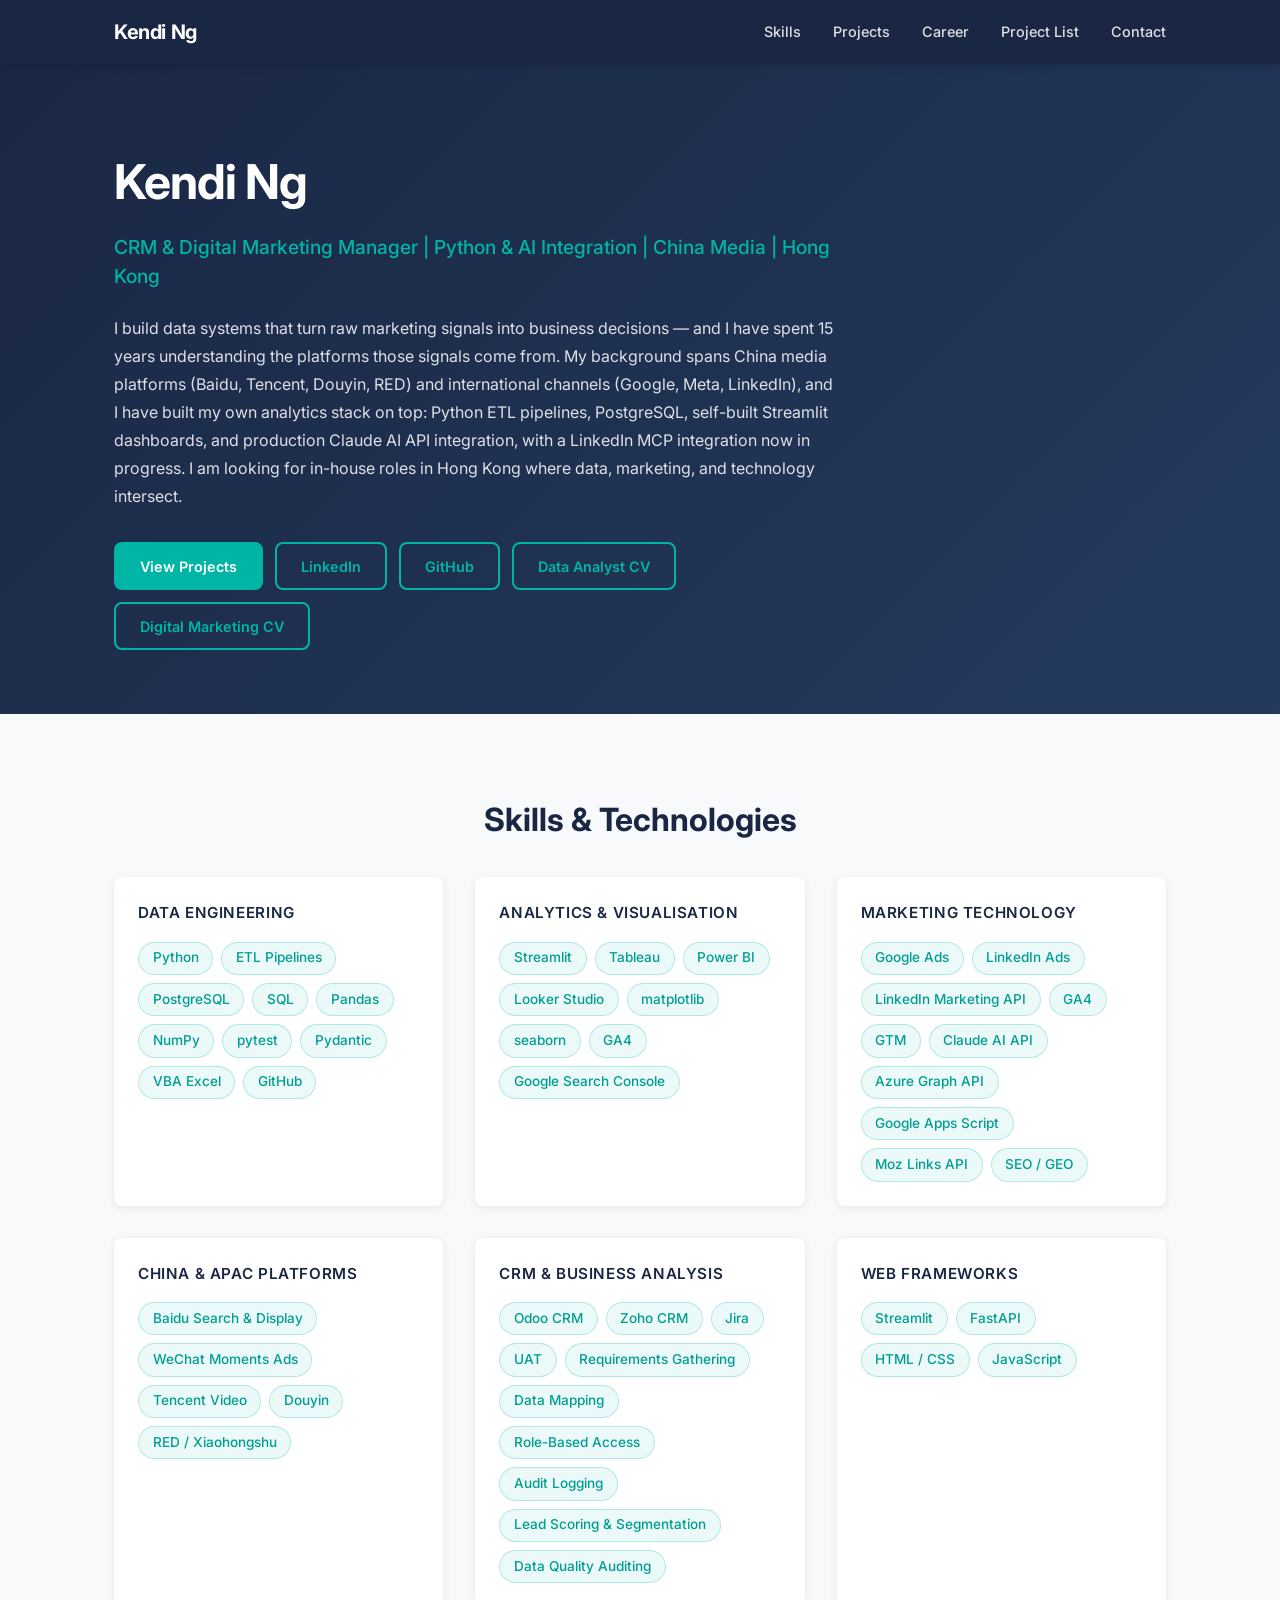
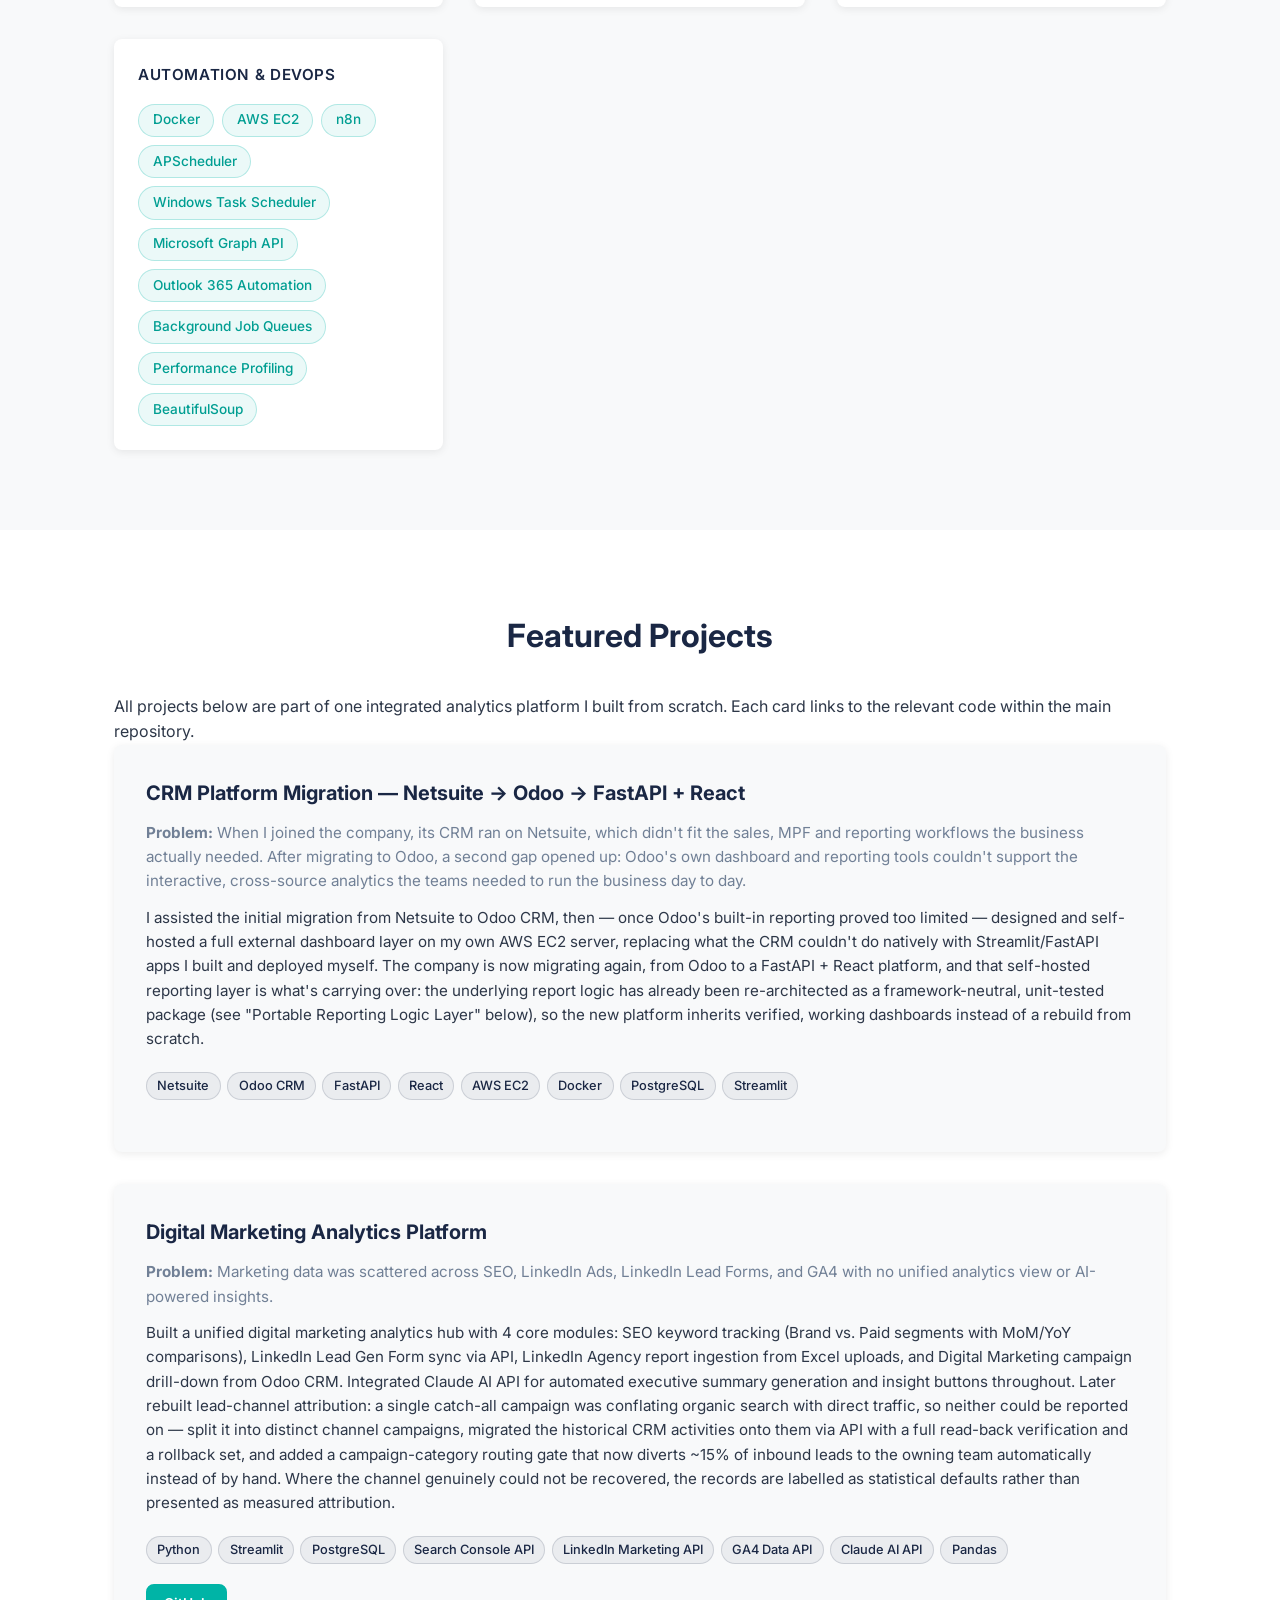
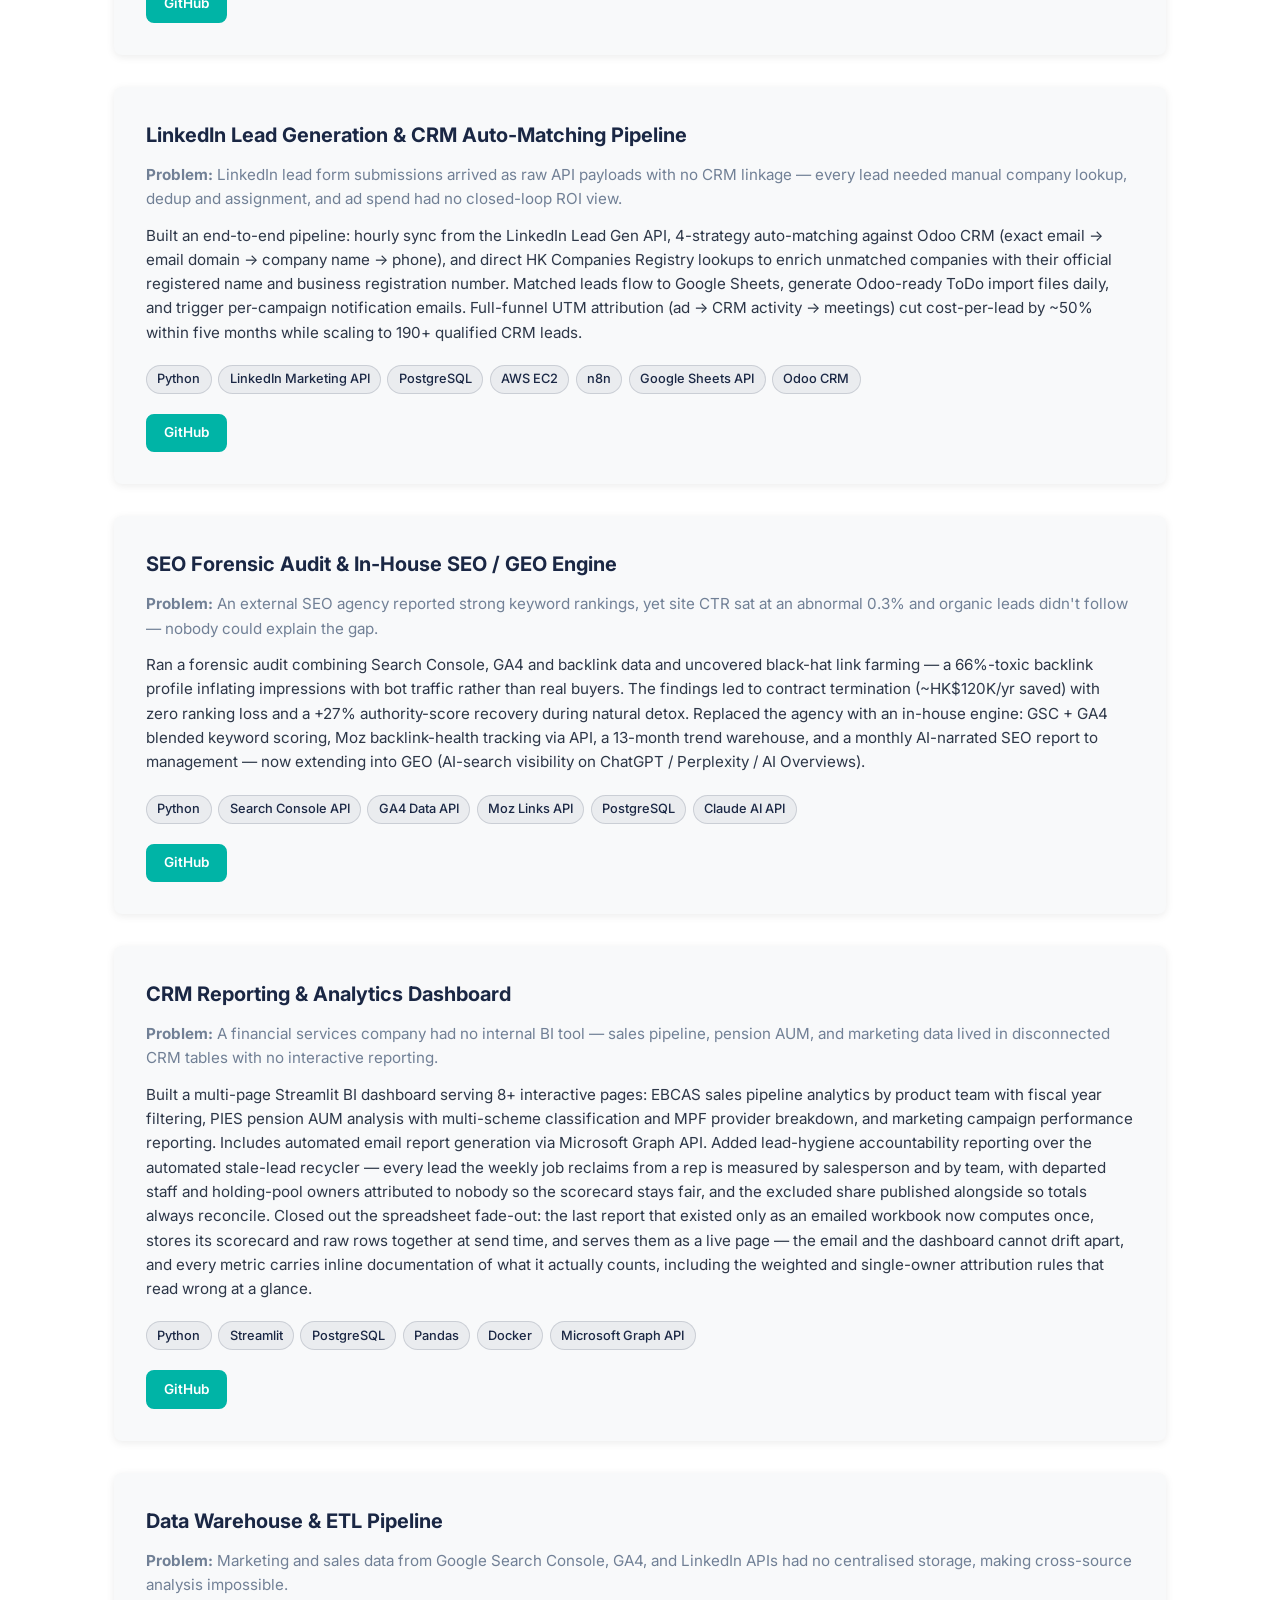
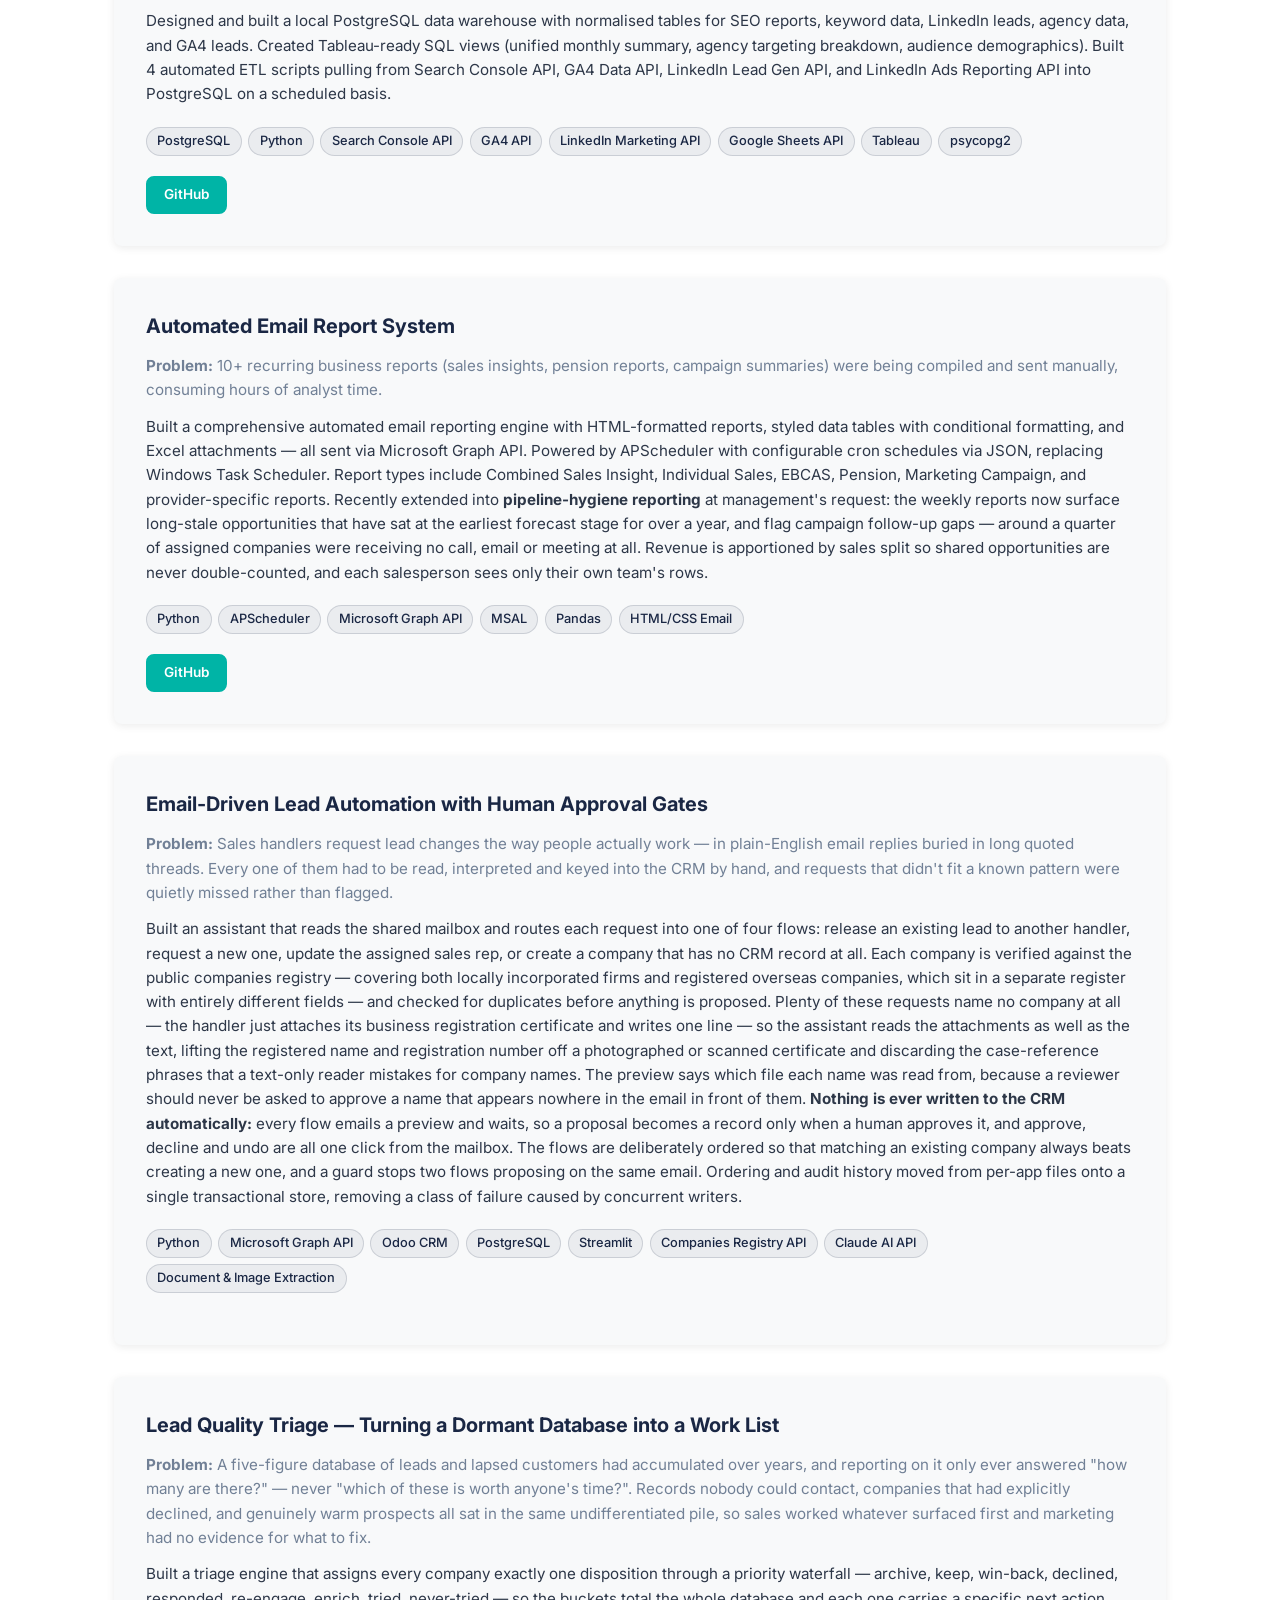
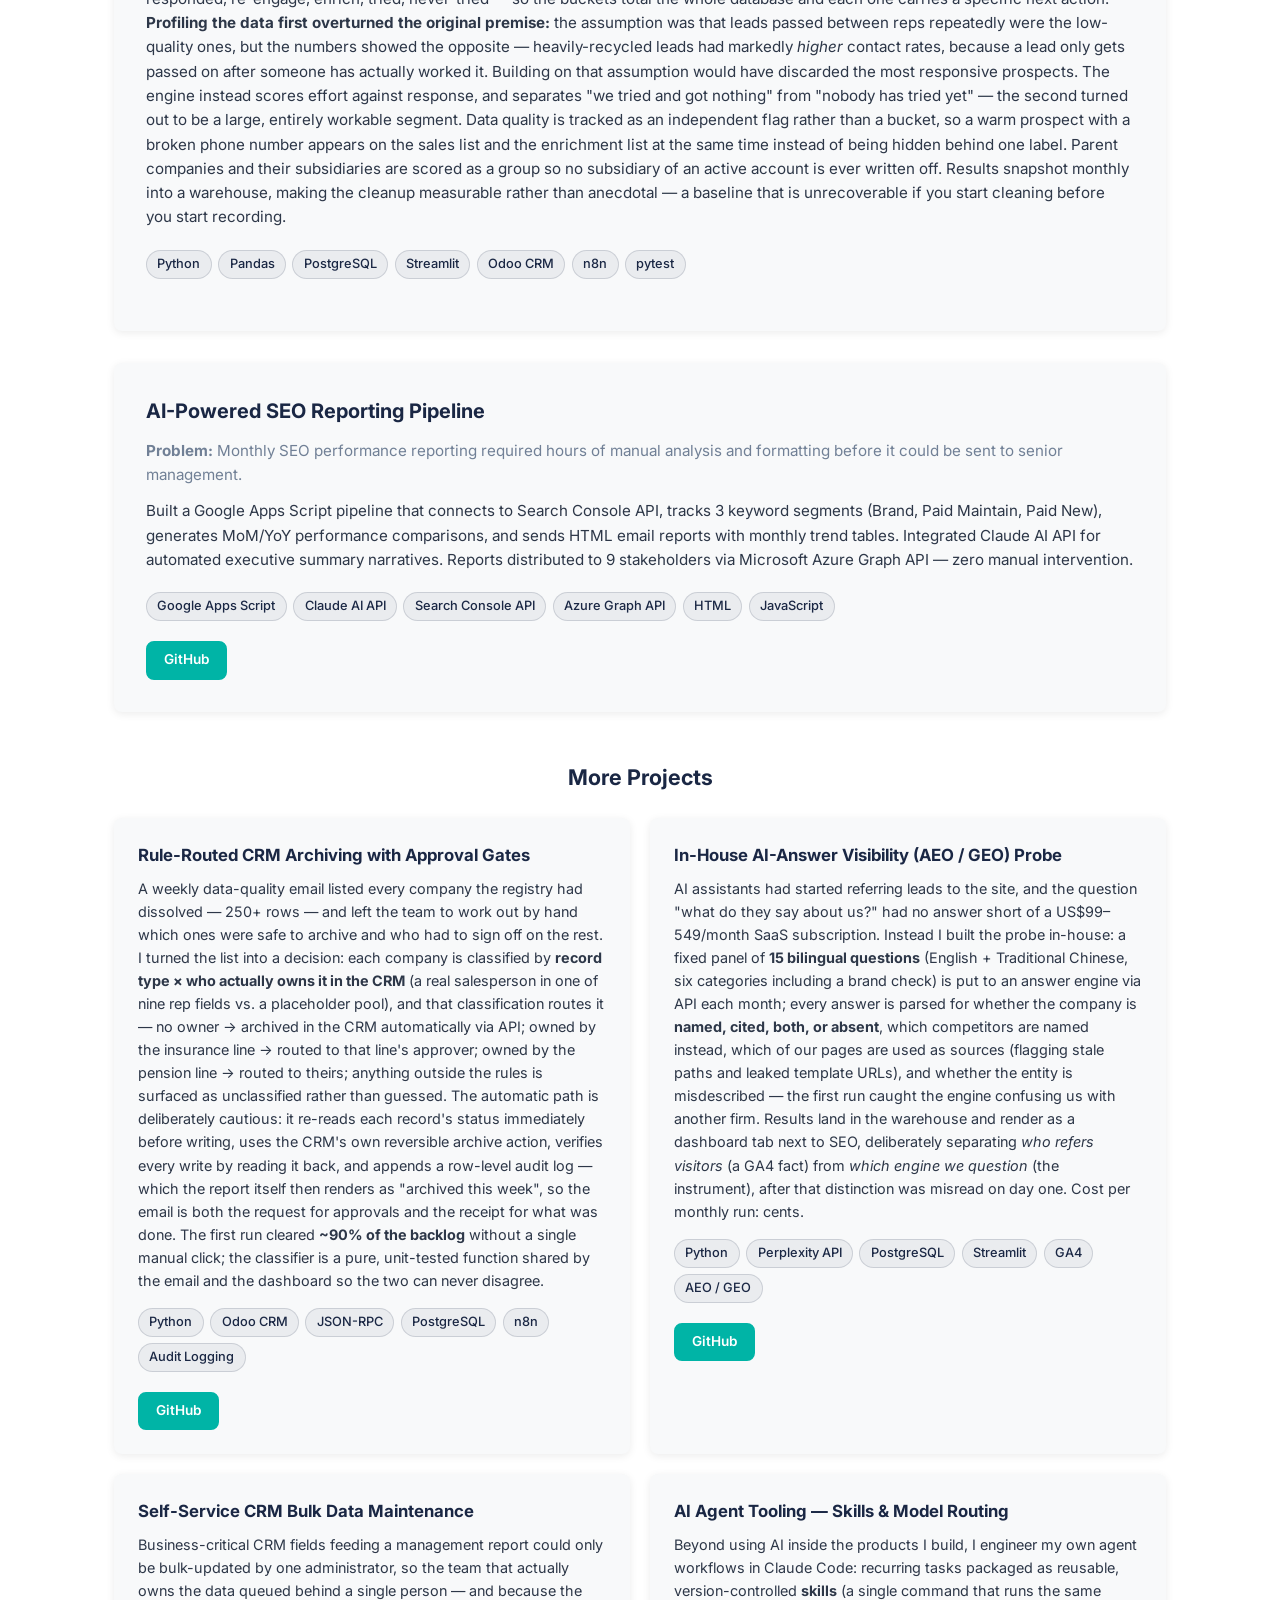
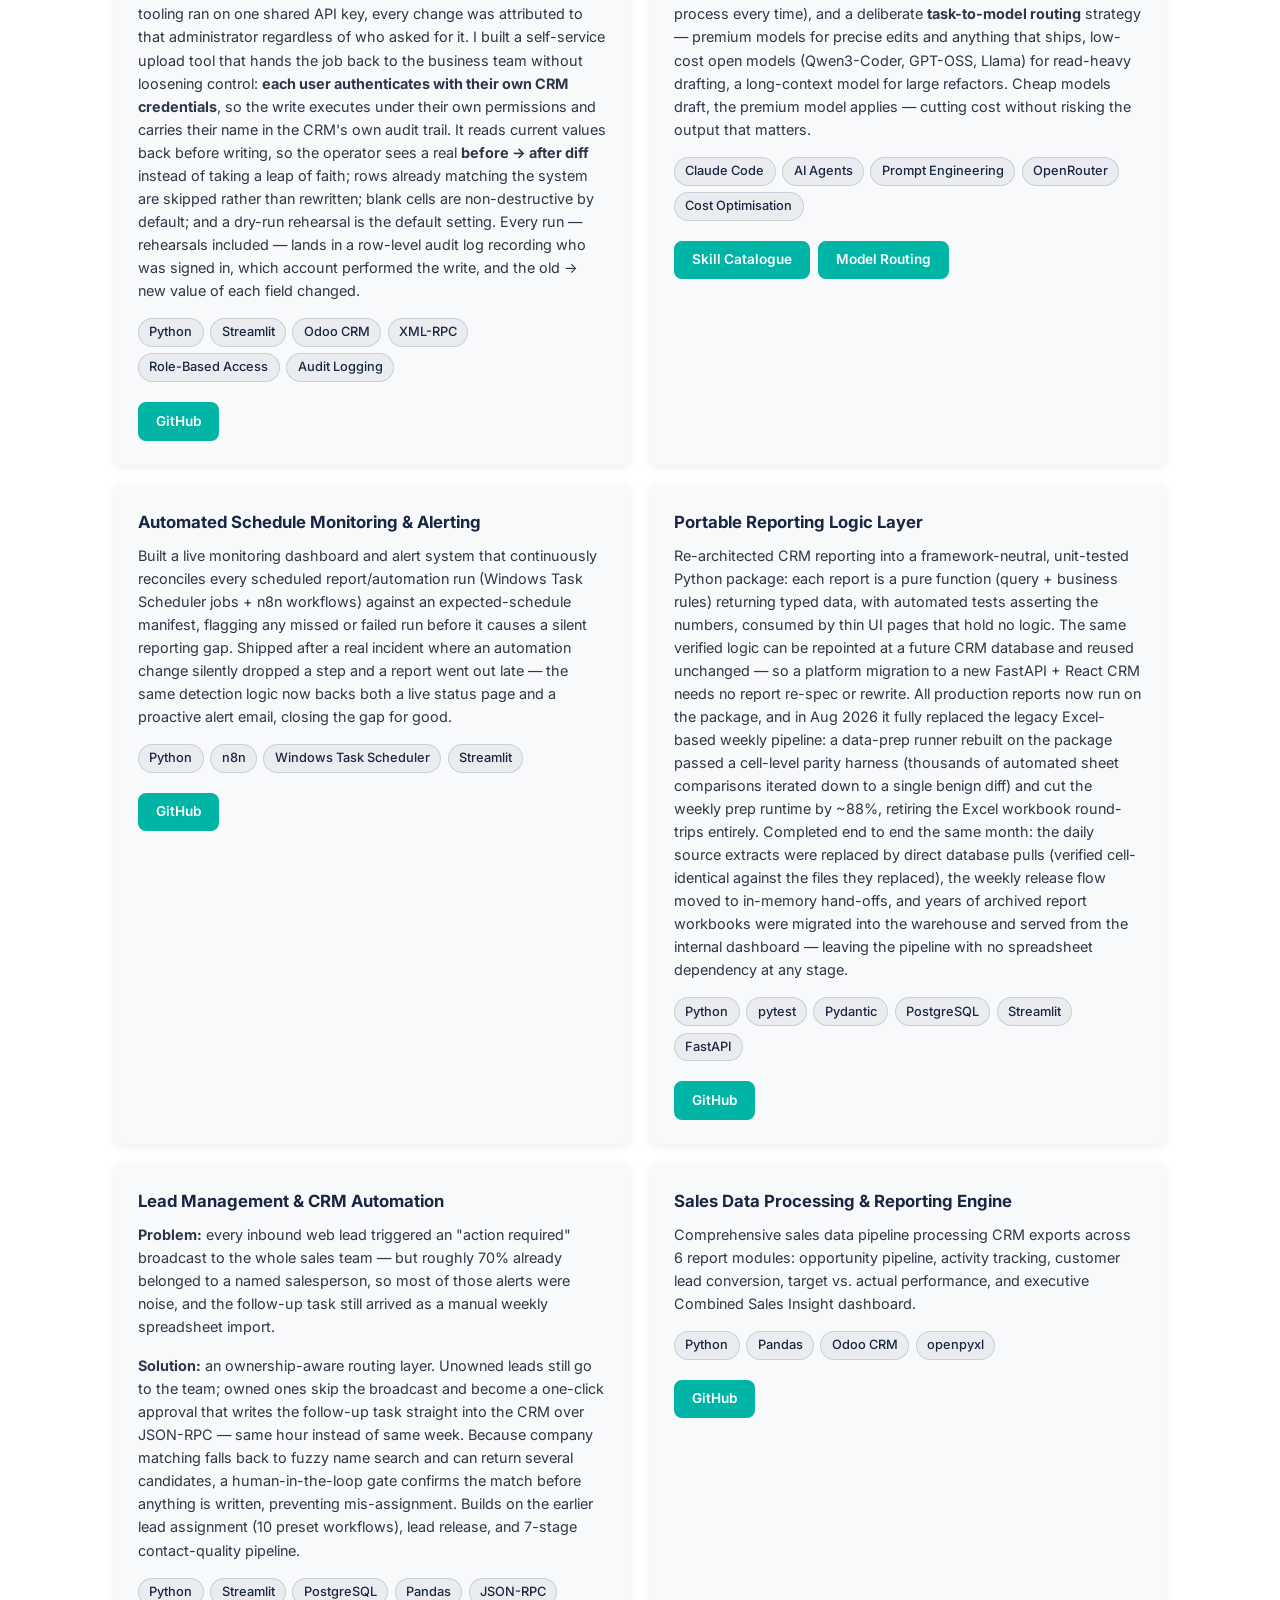
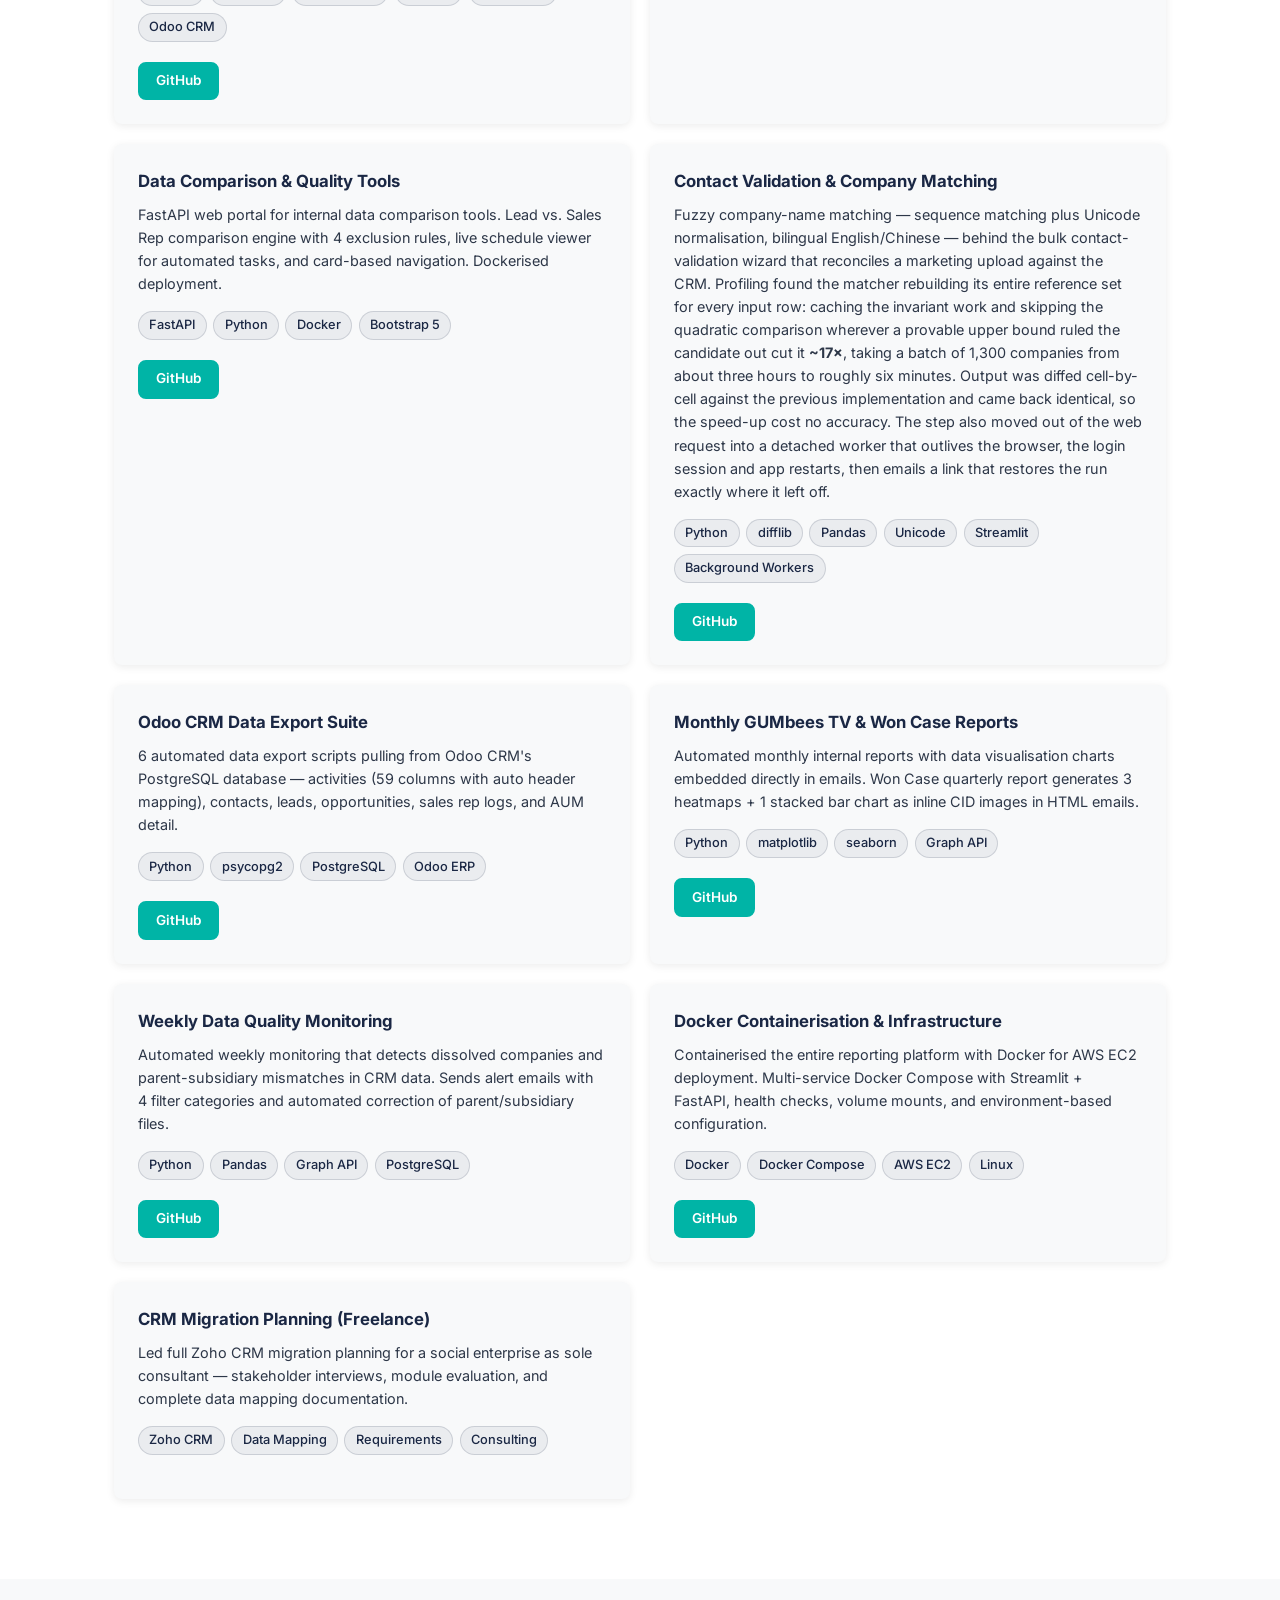
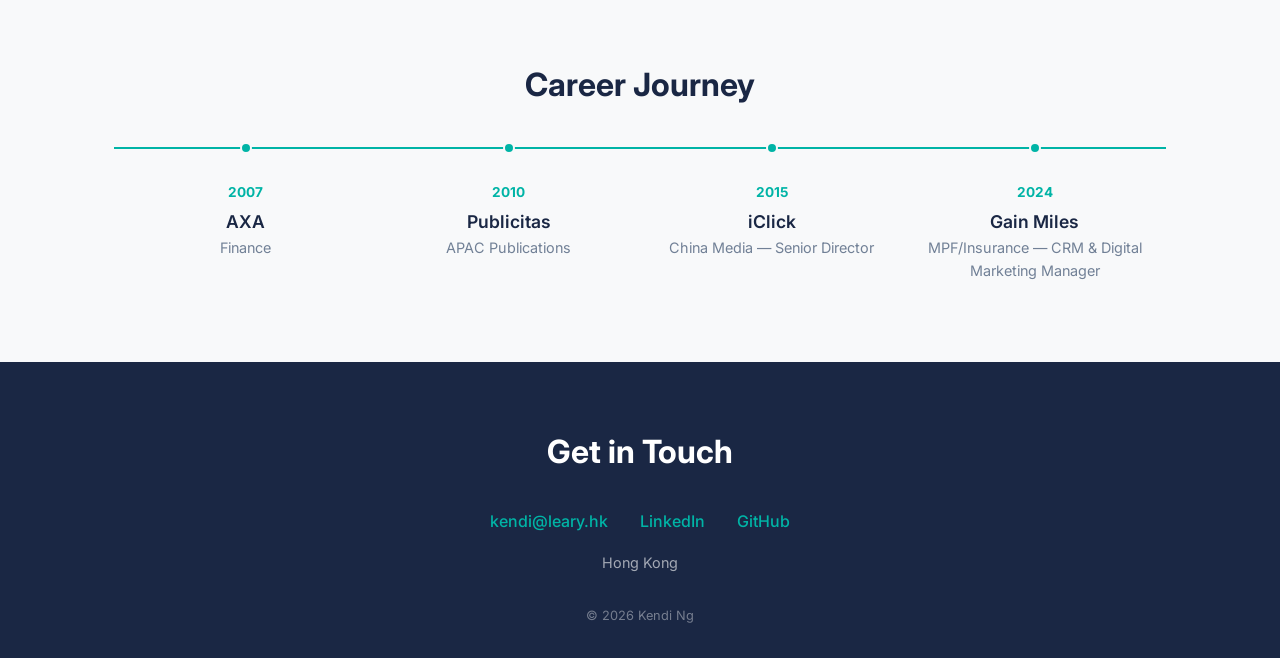
==== index.html @ 756d1335 "Add AEO/GEO AI-answer visibility probe card - New in-house capability shipped 2026-08: monthly bilin" ====
<!DOCTYPE html>
<html lang="en">
<head>
  <meta charset="UTF-8">
  <meta name="viewport" content="width=device-width, initial-scale=1.0">
  <meta name="description" content="Kendi Ng — Marketing Analytics & Digital Strategist. Python, AI Integration, China Media platforms. Based in Hong Kong.">
  <title>Kendi Ng — CRM & Digital Marketing Manager</title>
  <link rel="icon" href="data:image/svg+xml,<svg xmlns='http://www.w3.org/2000/svg' viewBox='0 0 100 100'><text y='.9em' font-size='90'>K</text></svg>">
  <link rel="preconnect" href="https://fonts.googleapis.com">
  <link rel="preconnect" href="https://fonts.gstatic.com" crossorigin>
  <link href="https://fonts.googleapis.com/css2?family=Inter:wght@400;600;700&family=Fira+Code:wght@400&display=swap" rel="stylesheet">
  <link rel="stylesheet" href="assets/css/style.css">
</head>
<body>

  <!-- Header / Navigation -->
  <header class="site-header">
    <nav class="nav-container container">
      <a href="#" class="nav-logo">Kendi Ng</a>
      <button class="nav-toggle" aria-label="Toggle menu" aria-expanded="false">
        <span class="hamburger"></span>
      </button>
      <ul class="nav-links">
        <li><a href="#skills">Skills</a></li>
        <li><a href="#projects">Projects</a></li>
        <li><a href="#timeline">Career</a></li>
        <li><a href="project-list.html">Project List</a></li>
        <li><a href="#contact">Contact</a></li>
      </ul>
    </nav>
  </header>

  <main>

    <!-- Section 1: Hero / About -->
    <section id="hero" class="hero">
      <div class="container">
        <div class="hero-content">
          <h1>Kendi Ng</h1>
          <p class="hero-subtitle">CRM &amp; Digital Marketing Manager | Python &amp; AI Integration | China Media | Hong Kong</p>
          <p class="hero-bio">I build data systems that turn raw marketing signals into business decisions — and I have spent 15 years understanding the platforms those signals come from. My background spans China media platforms (Baidu, Tencent, Douyin, RED) and international channels (Google, Meta, LinkedIn), and I have built my own analytics stack on top: Python ETL pipelines, PostgreSQL, self-built Streamlit dashboards, and production Claude AI API integration, with a LinkedIn MCP integration now in progress. I am looking for in-house roles in Hong Kong where data, marketing, and technology intersect.</p>
          <div class="hero-ctas">
            <a href="#projects" class="btn btn-primary">View Projects</a>
            <a href="https://www.linkedin.com/in/kendi-ng/" class="btn btn-outline" target="_blank" rel="noopener">LinkedIn</a>
            <a href="https://github.com/hkkendi" class="btn btn-outline" target="_blank" rel="noopener">GitHub</a>
            <a href="cv-analytics/" class="btn btn-outline">Data Analyst CV</a>
            <a href="cv-dm/" class="btn btn-outline">Digital Marketing CV</a>
          </div>
        </div>
      </div>
    </section>

    <!-- Section 2: Skills Matrix -->
    <section id="skills" class="skills">
      <div class="container">
        <h2 class="section-title">Skills &amp; Technologies</h2>
        <div class="skills-grid">

          <div class="skill-group">
            <h3 class="skill-category">Data Engineering</h3>
            <ul class="skill-tags">
              <li class="skill-badge">Python</li>
              <li class="skill-badge">ETL Pipelines</li>
              <li class="skill-badge">PostgreSQL</li>
              <li class="skill-badge">SQL</li>
              <li class="skill-badge">Pandas</li>
              <li class="skill-badge">NumPy</li>
              <li class="skill-badge">pytest</li>
              <li class="skill-badge">Pydantic</li>
              <li class="skill-badge">VBA Excel</li>
              <li class="skill-badge">GitHub</li>
            </ul>
          </div>

          <div class="skill-group">
            <h3 class="skill-category">Analytics &amp; Visualisation</h3>
            <ul class="skill-tags">
              <li class="skill-badge">Streamlit</li>
              <li class="skill-badge">Tableau</li>
              <li class="skill-badge">Power BI</li>
              <li class="skill-badge">Looker Studio</li>
              <li class="skill-badge">matplotlib</li>
              <li class="skill-badge">seaborn</li>
              <li class="skill-badge">GA4</li>
              <li class="skill-badge">Google Search Console</li>
            </ul>
          </div>

          <div class="skill-group">
            <h3 class="skill-category">Marketing Technology</h3>
            <ul class="skill-tags">
              <li class="skill-badge">Google Ads</li>
              <li class="skill-badge">LinkedIn Ads</li>
              <li class="skill-badge">LinkedIn Marketing API</li>
              <li class="skill-badge">GA4</li>
              <li class="skill-badge">GTM</li>
              <li class="skill-badge">Claude AI API</li>
              <li class="skill-badge">Azure Graph API</li>
              <li class="skill-badge">Google Apps Script</li>
              <li class="skill-badge">Moz Links API</li>
              <li class="skill-badge">SEO / GEO</li>
            </ul>
          </div>

          <div class="skill-group">
            <h3 class="skill-category">China &amp; APAC Platforms</h3>
            <ul class="skill-tags">
              <li class="skill-badge">Baidu Search &amp; Display</li>
              <li class="skill-badge">WeChat Moments Ads</li>
              <li class="skill-badge">Tencent Video</li>
              <li class="skill-badge">Douyin</li>
              <li class="skill-badge">RED / Xiaohongshu</li>
            </ul>
          </div>

          <div class="skill-group">
            <h3 class="skill-category">CRM &amp; Business Analysis</h3>
            <ul class="skill-tags">
              <li class="skill-badge">Odoo CRM</li>
              <li class="skill-badge">Zoho CRM</li>
              <li class="skill-badge">Jira</li>
              <li class="skill-badge">UAT</li>
              <li class="skill-badge">Requirements Gathering</li>
              <li class="skill-badge">Data Mapping</li>
              <li class="skill-badge">Role-Based Access</li>
              <li class="skill-badge">Audit Logging</li>
              <li class="skill-badge">Lead Scoring &amp; Segmentation</li>
              <li class="skill-badge">Data Quality Auditing</li>
            </ul>
          </div>

          <div class="skill-group">
            <h3 class="skill-category">Web Frameworks</h3>
            <ul class="skill-tags">
              <li class="skill-badge">Streamlit</li>
              <li class="skill-badge">FastAPI</li>
              <li class="skill-badge">HTML / CSS</li>
              <li class="skill-badge">JavaScript</li>
            </ul>
          </div>

          <div class="skill-group">
            <h3 class="skill-category">Automation &amp; DevOps</h3>
            <ul class="skill-tags">
              <li class="skill-badge">Docker</li>
              <li class="skill-badge">AWS EC2</li>
              <li class="skill-badge">n8n</li>
              <li class="skill-badge">APScheduler</li>
              <li class="skill-badge">Windows Task Scheduler</li>
              <li class="skill-badge">Microsoft Graph API</li>
              <li class="skill-badge">Outlook 365 Automation</li>
              <li class="skill-badge">Background Job Queues</li>
              <li class="skill-badge">Performance Profiling</li>
              <li class="skill-badge">BeautifulSoup</li>
            </ul>
          </div>

        </div>
      </div>
    </section>

    <!-- Section 3: Featured Projects -->
    <section id="projects" class="projects">
      <div class="container">
        <h2 class="section-title">Featured Projects</h2>
        <p class="section-subtitle">All projects below are part of one integrated analytics platform I built from scratch. Each card links to the relevant code within the <a href="https://github.com/hkkendi/work-app-copy" target="_blank" rel="noopener">main repository</a>.</p>

        <!-- ===== FEATURED PROJECTS (full detail) ===== -->
        <div class="projects-list">

          <!-- Featured 0: CRM Platform Migration & Self-Hosted Dashboards (added 2026-07) -->
          <article class="project-card">
            <div class="project-card-body">
              <h3 class="project-title">CRM Platform Migration — Netsuite → Odoo → FastAPI + React</h3>
              <p class="project-problem"><strong>Problem:</strong> When I joined the company, its CRM ran on Netsuite, which didn't fit the sales, MPF and reporting workflows the business actually needed. After migrating to Odoo, a second gap opened up: Odoo's own dashboard and reporting tools couldn't support the interactive, cross-source analytics the teams needed to run the business day to day.</p>
              <p class="project-solution">I assisted the initial migration from Netsuite to Odoo CRM, then — once Odoo's built-in reporting proved too limited — designed and self-hosted a full external dashboard layer on my own AWS EC2 server, replacing what the CRM couldn't do natively with Streamlit/FastAPI apps I built and deployed myself. The company is now migrating again, from Odoo to a FastAPI + React platform, and that self-hosted reporting layer is what's carrying over: the underlying report logic has already been re-architected as a framework-neutral, unit-tested package (see "Portable Reporting Logic Layer" below), so the new platform inherits verified, working dashboards instead of a rebuild from scratch.</p>
              <ul class="project-tech">
                <li class="tech-badge">Netsuite</li>
                <li class="tech-badge">Odoo CRM</li>
                <li class="tech-badge">FastAPI</li>
                <li class="tech-badge">React</li>
                <li class="tech-badge">AWS EC2</li>
                <li class="tech-badge">Docker</li>
                <li class="tech-badge">PostgreSQL</li>
                <li class="tech-badge">Streamlit</li>
              </ul>
            </div>
          </article>

          <!-- Featured 1: Digital Marketing Analytics Platform -->
          <article class="project-card">
            <div class="project-card-body">
              <h3 class="project-title">Digital Marketing Analytics Platform</h3>
              <p class="project-problem"><strong>Problem:</strong> Marketing data was scattered across SEO, LinkedIn Ads, LinkedIn Lead Forms, and GA4 with no unified analytics view or AI-powered insights.</p>
              <p class="project-solution">Built a unified digital marketing analytics hub with 4 core modules: SEO keyword tracking (Brand vs. Paid segments with MoM/YoY comparisons), LinkedIn Lead Gen Form sync via API, LinkedIn Agency report ingestion from Excel uploads, and Digital Marketing campaign drill-down from Odoo CRM. Integrated Claude AI API for automated executive summary generation and insight buttons throughout. Later rebuilt lead-channel attribution: a single catch-all campaign was conflating organic search with direct traffic, so neither could be reported on — split it into distinct channel campaigns, migrated the historical CRM activities onto them via API with a full read-back verification and a rollback set, and added a campaign-category routing gate that now diverts ~15% of inbound leads to the owning team automatically instead of by hand. Where the channel genuinely could not be recovered, the records are labelled as statistical defaults rather than presented as measured attribution.</p>
              <ul class="project-tech">
                <li class="tech-badge">Python</li>
                <li class="tech-badge">Streamlit</li>
                <li class="tech-badge">PostgreSQL</li>
                <li class="tech-badge">Search Console API</li>
                <li class="tech-badge">LinkedIn Marketing API</li>
                <li class="tech-badge">GA4 Data API</li>
                <li class="tech-badge">Claude AI API</li>
                <li class="tech-badge">Pandas</li>
              </ul>
              <div class="project-links">
                <a href="https://github.com/hkkendi/work-app-copy/tree/main/streamlit_apps" class="btn btn-sm btn-primary" target="_blank" rel="noopener">GitHub</a>
              </div>
            </div>
          </article>

          <!-- Featured 2: LinkedIn Lead Auto-Matching Pipeline (added 2026-06) -->
          <article class="project-card">
            <div class="project-card-body">
              <h3 class="project-title">LinkedIn Lead Generation &amp; CRM Auto-Matching Pipeline</h3>
              <p class="project-problem"><strong>Problem:</strong> LinkedIn lead form submissions arrived as raw API payloads with no CRM linkage — every lead needed manual company lookup, dedup and assignment, and ad spend had no closed-loop ROI view.</p>
              <p class="project-solution">Built an end-to-end pipeline: hourly sync from the LinkedIn Lead Gen API, 4-strategy auto-matching against Odoo CRM (exact email → email domain → company name → phone), and direct HK Companies Registry lookups to enrich unmatched companies with their official registered name and business registration number. Matched leads flow to Google Sheets, generate Odoo-ready ToDo import files daily, and trigger per-campaign notification emails. Full-funnel UTM attribution (ad → CRM activity → meetings) cut cost-per-lead by ~50% within five months while scaling to 190+ qualified CRM leads.</p>
              <ul class="project-tech">
                <li class="tech-badge">Python</li>
                <li class="tech-badge">LinkedIn Marketing API</li>
                <li class="tech-badge">PostgreSQL</li>
                <li class="tech-badge">AWS EC2</li>
                <li class="tech-badge">n8n</li>
                <li class="tech-badge">Google Sheets API</li>
                <li class="tech-badge">Odoo CRM</li>
              </ul>
              <div class="project-links">
                <a href="https://github.com/hkkendi/work-app-copy" class="btn btn-sm btn-primary" target="_blank" rel="noopener">GitHub</a>
              </div>
            </div>
          </article>

          <!-- Featured 3: SEO Forensic Audit & In-House Engine (added 2026-06) -->
          <article class="project-card">
            <div class="project-card-body">
              <h3 class="project-title">SEO Forensic Audit &amp; In-House SEO / GEO Engine</h3>
              <p class="project-problem"><strong>Problem:</strong> An external SEO agency reported strong keyword rankings, yet site CTR sat at an abnormal 0.3% and organic leads didn't follow — nobody could explain the gap.</p>
              <p class="project-solution">Ran a forensic audit combining Search Console, GA4 and backlink data and uncovered black-hat link farming — a 66%-toxic backlink profile inflating impressions with bot traffic rather than real buyers. The findings led to contract termination (~HK$120K/yr saved) with zero ranking loss and a +27% authority-score recovery during natural detox. Replaced the agency with an in-house engine: GSC + GA4 blended keyword scoring, Moz backlink-health tracking via API, a 13-month trend warehouse, and a monthly AI-narrated SEO report to management — now extending into GEO (AI-search visibility on ChatGPT / Perplexity / AI Overviews).</p>
              <ul class="project-tech">
                <li class="tech-badge">Python</li>
                <li class="tech-badge">Search Console API</li>
                <li class="tech-badge">GA4 Data API</li>
                <li class="tech-badge">Moz Links API</li>
                <li class="tech-badge">PostgreSQL</li>
                <li class="tech-badge">Claude AI API</li>
              </ul>
              <div class="project-links">
                <a href="https://github.com/hkkendi/work-app-copy" class="btn btn-sm btn-primary" target="_blank" rel="noopener">GitHub</a>
              </div>
            </div>
          </article>

          <!-- Featured 4: CRM Reporting Dashboard -->
          <article class="project-card">
            <div class="project-card-body">
              <h3 class="project-title">CRM Reporting &amp; Analytics Dashboard</h3>
              <p class="project-problem"><strong>Problem:</strong> A financial services company had no internal BI tool — sales pipeline, pension AUM, and marketing data lived in disconnected CRM tables with no interactive reporting.</p>
              <p class="project-solution">Built a multi-page Streamlit BI dashboard serving 8+ interactive pages: EBCAS sales pipeline analytics by product team with fiscal year filtering, PIES pension AUM analysis with multi-scheme classification and MPF provider breakdown, and marketing campaign performance reporting. Includes automated email report generation via Microsoft Graph API. Added lead-hygiene accountability reporting over the automated stale-lead recycler — every lead the weekly job reclaims from a rep is measured by salesperson and by team, with departed staff and holding-pool owners attributed to nobody so the scorecard stays fair, and the excluded share published alongside so totals always reconcile. Closed out the spreadsheet fade-out: the last report that existed only as an emailed workbook now computes once, stores its scorecard and raw rows together at send time, and serves them as a live page — the email and the dashboard cannot drift apart, and every metric carries inline documentation of what it actually counts, including the weighted and single-owner attribution rules that read wrong at a glance.</p>
              <ul class="project-tech">
                <li class="tech-badge">Python</li>
                <li class="tech-badge">Streamlit</li>
                <li class="tech-badge">PostgreSQL</li>
                <li class="tech-badge">Pandas</li>
                <li class="tech-badge">Docker</li>
                <li class="tech-badge">Microsoft Graph API</li>
              </ul>
              <div class="project-links">
                <a href="https://github.com/hkkendi/work-app-copy/tree/main/streamlit_apps" class="btn btn-sm btn-primary" target="_blank" rel="noopener">GitHub</a>
              </div>
            </div>
          </article>

          <!-- Featured 5: Data Warehouse & ETL Pipeline -->
          <article class="project-card">
            <div class="project-card-body">
              <h3 class="project-title">Data Warehouse &amp; ETL Pipeline</h3>
              <p class="project-problem"><strong>Problem:</strong> Marketing and sales data from Google Search Console, GA4, and LinkedIn APIs had no centralised storage, making cross-source analysis impossible.</p>
              <p class="project-solution">Designed and built a local PostgreSQL data warehouse with normalised tables for SEO reports, keyword data, LinkedIn leads, agency data, and GA4 leads. Created Tableau-ready SQL views (unified monthly summary, agency targeting breakdown, audience demographics). Built 4 automated ETL scripts pulling from Search Console API, GA4 Data API, LinkedIn Lead Gen API, and LinkedIn Ads Reporting API into PostgreSQL on a scheduled basis.</p>
              <ul class="project-tech">
                <li class="tech-badge">PostgreSQL</li>
                <li class="tech-badge">Python</li>
                <li class="tech-badge">Search Console API</li>
                <li class="tech-badge">GA4 API</li>
                <li class="tech-badge">LinkedIn Marketing API</li>
                <li class="tech-badge">Google Sheets API</li>
                <li class="tech-badge">Tableau</li>
                <li class="tech-badge">psycopg2</li>
              </ul>
              <div class="project-links">
                <a href="https://github.com/hkkendi/work-app-copy/tree/main/scripts" class="btn btn-sm btn-primary" target="_blank" rel="noopener">GitHub</a>
              </div>
            </div>
          </article>

          <!-- Featured 6: Automated Email Report System -->
          <article class="project-card">
            <div class="project-card-body">
              <h3 class="project-title">Automated Email Report System</h3>
              <p class="project-problem"><strong>Problem:</strong> 10+ recurring business reports (sales insights, pension reports, campaign summaries) were being compiled and sent manually, consuming hours of analyst time.</p>
              <p class="project-solution">Built a comprehensive automated email reporting engine with HTML-formatted reports, styled data tables with conditional formatting, and Excel attachments — all sent via Microsoft Graph API. Powered by APScheduler with configurable cron schedules via JSON, replacing Windows Task Scheduler. Report types include Combined Sales Insight, Individual Sales, EBCAS, Pension, Marketing Campaign, and provider-specific reports. Recently extended into <strong>pipeline-hygiene reporting</strong> at management's request: the weekly reports now surface long-stale opportunities that have sat at the earliest forecast stage for over a year, and flag campaign follow-up gaps — around a quarter of assigned companies were receiving no call, email or meeting at all. Revenue is apportioned by sales split so shared opportunities are never double-counted, and each salesperson sees only their own team's rows.</p>
              <ul class="project-tech">
                <li class="tech-badge">Python</li>
                <li class="tech-badge">APScheduler</li>
                <li class="tech-badge">Microsoft Graph API</li>
                <li class="tech-badge">MSAL</li>
                <li class="tech-badge">Pandas</li>
                <li class="tech-badge">HTML/CSS Email</li>
              </ul>
              <div class="project-links">
                <a href="https://github.com/hkkendi/work-app-copy/tree/main/models" class="btn btn-sm btn-primary" target="_blank" rel="noopener">GitHub</a>
              </div>
            </div>
          </article>

          <!-- Featured 7: Email-Driven Lead Automation (added 2026-08) -->
          <article class="project-card">
            <div class="project-card-body">
              <h3 class="project-title">Email-Driven Lead Automation with Human Approval Gates</h3>
              <p class="project-problem"><strong>Problem:</strong> Sales handlers request lead changes the way people actually work — in plain-English email replies buried in long quoted threads. Every one of them had to be read, interpreted and keyed into the CRM by hand, and requests that didn't fit a known pattern were quietly missed rather than flagged.</p>
              <p class="project-solution">Built an assistant that reads the shared mailbox and routes each request into one of four flows: release an existing lead to another handler, request a new one, update the assigned sales rep, or create a company that has no CRM record at all. Each company is verified against the public companies registry — covering both locally incorporated firms and registered overseas companies, which sit in a separate register with entirely different fields — and checked for duplicates before anything is proposed. Plenty of these requests name no company at all — the handler just attaches its business registration certificate and writes one line — so the assistant reads the attachments as well as the text, lifting the registered name and registration number off a photographed or scanned certificate and discarding the case-reference phrases that a text-only reader mistakes for company names. The preview says which file each name was read from, because a reviewer should never be asked to approve a name that appears nowhere in the email in front of them. <strong>Nothing is ever written to the CRM automatically:</strong> every flow emails a preview and waits, so a proposal becomes a record only when a human approves it, and approve, decline and undo are all one click from the mailbox. The flows are deliberately ordered so that matching an existing company always beats creating a new one, and a guard stops two flows proposing on the same email. Ordering and audit history moved from per-app files onto a single transactional store, removing a class of failure caused by concurrent writers.</p>
              <ul class="project-tech">
                <li class="tech-badge">Python</li>
                <li class="tech-badge">Microsoft Graph API</li>
                <li class="tech-badge">Odoo CRM</li>
                <li class="tech-badge">PostgreSQL</li>
                <li class="tech-badge">Streamlit</li>
                <li class="tech-badge">Companies Registry API</li>
                <li class="tech-badge">Claude AI API</li>
                <li class="tech-badge">Document &amp; Image Extraction</li>
              </ul>
            </div>
          </article>

          <!-- Featured 8: Lead Quality Triage Engine (added 2026-08) -->
          <article class="project-card">
            <div class="project-card-body">
              <h3 class="project-title">Lead Quality Triage — Turning a Dormant Database into a Work List</h3>
              <p class="project-problem"><strong>Problem:</strong> A five-figure database of leads and lapsed customers had accumulated over years, and reporting on it only ever answered "how many are there?" — never "which of these is worth anyone's time?". Records nobody could contact, companies that had explicitly declined, and genuinely warm prospects all sat in the same undifferentiated pile, so sales worked whatever surfaced first and marketing had no evidence for what to fix.</p>
              <p class="project-solution">Built a triage engine that assigns every company exactly one disposition through a priority waterfall — archive, keep, win-back, declined, responded, re-engage, enrich, tried, never-tried — so the buckets total the whole database and each one carries a specific next action. <strong>Profiling the data first overturned the original premise:</strong> the assumption was that leads passed between reps repeatedly were the low-quality ones, but the numbers showed the opposite — heavily-recycled leads had markedly <em>higher</em> contact rates, because a lead only gets passed on after someone has actually worked it. Building on that assumption would have discarded the most responsive prospects. The engine instead scores effort against response, and separates "we tried and got nothing" from "nobody has tried yet" — the second turned out to be a large, entirely workable segment. Data quality is tracked as an independent flag rather than a bucket, so a warm prospect with a broken phone number appears on the sales list and the enrichment list at the same time instead of being hidden behind one label. Parent companies and their subsidiaries are scored as a group so no subsidiary of an active account is ever written off. Results snapshot monthly into a warehouse, making the cleanup measurable rather than anecdotal — a baseline that is unrecoverable if you start cleaning before you start recording.</p>
              <ul class="project-tech">
                <li class="tech-badge">Python</li>
                <li class="tech-badge">Pandas</li>
                <li class="tech-badge">PostgreSQL</li>
                <li class="tech-badge">Streamlit</li>
                <li class="tech-badge">Odoo CRM</li>
                <li class="tech-badge">n8n</li>
                <li class="tech-badge">pytest</li>
              </ul>
            </div>
          </article>

          <!-- Featured 9: Google Apps Script SEO Reporting -->
          <article class="project-card">
            <div class="project-card-body">
              <h3 class="project-title">AI-Powered SEO Reporting Pipeline</h3>
              <p class="project-problem"><strong>Problem:</strong> Monthly SEO performance reporting required hours of manual analysis and formatting before it could be sent to senior management.</p>
              <p class="project-solution">Built a Google Apps Script pipeline that connects to Search Console API, tracks 3 keyword segments (Brand, Paid Maintain, Paid New), generates MoM/YoY performance comparisons, and sends HTML email reports with monthly trend tables. Integrated Claude AI API for automated executive summary narratives. Reports distributed to 9 stakeholders via Microsoft Azure Graph API — zero manual intervention.</p>
              <ul class="project-tech">
                <li class="tech-badge">Google Apps Script</li>
                <li class="tech-badge">Claude AI API</li>
                <li class="tech-badge">Search Console API</li>
                <li class="tech-badge">Azure Graph API</li>
                <li class="tech-badge">HTML</li>
                <li class="tech-badge">JavaScript</li>
              </ul>
              <div class="project-links">
                <a href="https://github.com/hkkendi/work-app-copy/tree/main/Google_Apps_Script" class="btn btn-sm btn-primary" target="_blank" rel="noopener">GitHub</a>
              </div>
            </div>
          </article>

        </div>

        <!-- ===== MORE PROJECTS (compact grid) ===== -->
        <h3 class="subsection-title">More Projects</h3>
        <div class="projects-grid-compact">

          <!-- Rule-Routed CRM Archiving with Approval Gates (added 2026-08) -->
          <article class="project-card-compact">
            <h4 class="project-title-sm">Rule-Routed CRM Archiving with Approval Gates</h4>
            <p class="project-desc">A weekly data-quality email listed every company the registry had dissolved — 250+ rows — and left the team to work out by hand which ones were safe to archive and who had to sign off on the rest. I turned the list into a decision: each company is classified by <strong>record type × who actually owns it in the CRM</strong> (a real salesperson in one of nine rep fields vs. a placeholder pool), and that classification routes it — no owner → archived in the CRM automatically via API; owned by the insurance line → routed to that line's approver; owned by the pension line → routed to theirs; anything outside the rules is surfaced as unclassified rather than guessed. The automatic path is deliberately cautious: it re-reads each record's status immediately before writing, uses the CRM's own reversible archive action, verifies every write by reading it back, and appends a row-level audit log — which the report itself then renders as "archived this week", so the email is both the request for approvals and the receipt for what was done. The first run cleared <strong>~90% of the backlog</strong> without a single manual click; the classifier is a pure, unit-tested function shared by the email and the dashboard so the two can never disagree.</p>
            <ul class="project-tech">
              <li class="tech-badge">Python</li>
              <li class="tech-badge">Odoo CRM</li>
              <li class="tech-badge">JSON-RPC</li>
              <li class="tech-badge">PostgreSQL</li>
              <li class="tech-badge">n8n</li>
              <li class="tech-badge">Audit Logging</li>
            </ul>
            <div class="project-links"><a href="https://github.com/hkkendi/work-app-copy" class="btn btn-sm btn-primary" target="_blank" rel="noopener">GitHub</a></div>
          </article>

          <!-- In-house AEO / GEO visibility probe (added 2026-08) -->
          <article class="project-card-compact">
            <h4 class="project-title-sm">In-House AI-Answer Visibility (AEO / GEO) Probe</h4>
            <p class="project-desc">AI assistants had started referring leads to the site, and the question "what do they say about us?" had no answer short of a US$99&ndash;549/month SaaS subscription. Instead I built the probe in-house: a fixed panel of <strong>15 bilingual questions</strong> (English + Traditional Chinese, six categories including a brand check) is put to an answer engine via API each month; every answer is parsed for whether the company is <strong>named, cited, both, or absent</strong>, which competitors are named instead, which of our pages are used as sources (flagging stale paths and leaked template URLs), and whether the entity is misdescribed &mdash; the first run caught the engine confusing us with another firm. Results land in the warehouse and render as a dashboard tab next to SEO, deliberately separating <em>who refers visitors</em> (a GA4 fact) from <em>which engine we question</em> (the instrument), after that distinction was misread on day one. Cost per monthly run: cents.</p>
            <ul class="project-tech">
              <li class="tech-badge">Python</li>
              <li class="tech-badge">Perplexity API</li>
              <li class="tech-badge">PostgreSQL</li>
              <li class="tech-badge">Streamlit</li>
              <li class="tech-badge">GA4</li>
              <li class="tech-badge">AEO / GEO</li>
            </ul>
            <div class="project-links"><a href="https://github.com/hkkendi/work-app-copy" class="btn btn-sm btn-primary" target="_blank" rel="noopener">GitHub</a></div>
          </article>

          <!-- Self-Service CRM Bulk Data Maintenance (added 2026-08) -->
          <article class="project-card-compact">
            <h4 class="project-title-sm">Self-Service CRM Bulk Data Maintenance</h4>
            <p class="project-desc">Business-critical CRM fields feeding a management report could only be bulk-updated by one administrator, so the team that actually owns the data queued behind a single person — and because the tooling ran on one shared API key, every change was attributed to that administrator regardless of who asked for it. I built a self-service upload tool that hands the job back to the business team without loosening control: <strong>each user authenticates with their own CRM credentials</strong>, so the write executes under their own permissions and carries their name in the CRM's own audit trail. It reads current values back before writing, so the operator sees a real <strong>before → after diff</strong> instead of taking a leap of faith; rows already matching the system are skipped rather than rewritten; blank cells are non-destructive by default; and a dry-run rehearsal is the default setting. Every run — rehearsals included — lands in a row-level audit log recording who was signed in, which account performed the write, and the old → new value of each field changed.</p>
            <ul class="project-tech">
              <li class="tech-badge">Python</li>
              <li class="tech-badge">Streamlit</li>
              <li class="tech-badge">Odoo CRM</li>
              <li class="tech-badge">XML-RPC</li>
              <li class="tech-badge">Role-Based Access</li>
              <li class="tech-badge">Audit Logging</li>
            </ul>
            <div class="project-links"><a href="https://github.com/hkkendi/work-app-copy" class="btn btn-sm btn-primary" target="_blank" rel="noopener">GitHub</a></div>
          </article>

          <!-- AI Agent Tooling: Skills & Model Routing (added 2026-07) -->
          <article class="project-card-compact">
            <h4 class="project-title-sm">AI Agent Tooling — Skills &amp; Model Routing</h4>
            <p class="project-desc">Beyond using AI inside the products I build, I engineer my own agent workflows in Claude Code: recurring tasks packaged as reusable, version-controlled <strong>skills</strong> (a single command that runs the same process every time), and a deliberate <strong>task-to-model routing</strong> strategy — premium models for precise edits and anything that ships, low-cost open models (Qwen3-Coder, GPT-OSS, Llama) for read-heavy drafting, a long-context model for large refactors. Cheap models draft, the premium model applies — cutting cost without risking the output that matters.</p>
            <ul class="project-tech">
              <li class="tech-badge">Claude Code</li>
              <li class="tech-badge">AI Agents</li>
              <li class="tech-badge">Prompt Engineering</li>
              <li class="tech-badge">OpenRouter</li>
              <li class="tech-badge">Cost Optimisation</li>
            </ul>
            <div class="project-links">
              <a href="claude-agents-skill/" class="btn btn-sm btn-primary">Skill Catalogue</a>
              <a href="claude-agents-model/" class="btn btn-sm btn-primary">Model Routing</a>
            </div>
          </article>

          <!-- Automated Schedule Monitoring & Alerting (added 2026-07) -->
          <article class="project-card-compact">
            <h4 class="project-title-sm">Automated Schedule Monitoring &amp; Alerting</h4>
            <p class="project-desc">Built a live monitoring dashboard and alert system that continuously reconciles every scheduled report/automation run (Windows Task Scheduler jobs + n8n workflows) against an expected-schedule manifest, flagging any missed or failed run before it causes a silent reporting gap. Shipped after a real incident where an automation change silently dropped a step and a report went out late — the same detection logic now backs both a live status page and a proactive alert email, closing the gap for good.</p>
            <ul class="project-tech">
              <li class="tech-badge">Python</li>
              <li class="tech-badge">n8n</li>
              <li class="tech-badge">Windows Task Scheduler</li>
              <li class="tech-badge">Streamlit</li>
            </ul>
            <div class="project-links"><a href="https://github.com/hkkendi/work-app-copy/tree/main/streamlit_apps" class="btn btn-sm btn-primary" target="_blank" rel="noopener">GitHub</a></div>
          </article>

          <!-- Portable Reporting Logic Layer (added 2026-07) -->
          <article class="project-card-compact">
            <h4 class="project-title-sm">Portable Reporting Logic Layer</h4>
            <p class="project-desc">Re-architected CRM reporting into a framework-neutral, unit-tested Python package: each report is a pure function (query + business rules) returning typed data, with automated tests asserting the numbers, consumed by thin UI pages that hold no logic. The same verified logic can be repointed at a future CRM database and reused unchanged — so a platform migration to a new FastAPI + React CRM needs no report re-spec or rewrite. All production reports now run on the package, and in Aug 2026 it fully replaced the legacy Excel-based weekly pipeline: a data-prep runner rebuilt on the package passed a cell-level parity harness (thousands of automated sheet comparisons iterated down to a single benign diff) and cut the weekly prep runtime by ~88%, retiring the Excel workbook round-trips entirely. Completed end to end the same month: the daily source extracts were replaced by direct database pulls (verified cell-identical against the files they replaced), the weekly release flow moved to in-memory hand-offs, and years of archived report workbooks were migrated into the warehouse and served from the internal dashboard — leaving the pipeline with no spreadsheet dependency at any stage.</p>
            <ul class="project-tech">
              <li class="tech-badge">Python</li>
              <li class="tech-badge">pytest</li>
              <li class="tech-badge">Pydantic</li>
              <li class="tech-badge">PostgreSQL</li>
              <li class="tech-badge">Streamlit</li>
              <li class="tech-badge">FastAPI</li>
            </ul>
            <div class="project-links"><a href="https://github.com/hkkendi/work-app-copy" class="btn btn-sm btn-primary" target="_blank" rel="noopener">GitHub</a></div>
          </article>

          <!-- Lead Management & CRM Automation -->
          <article class="project-card-compact">
            <h4 class="project-title-sm">Lead Management &amp; CRM Automation</h4>
            <p class="project-desc"><strong>Problem:</strong> every inbound web lead triggered an "action required" broadcast to the whole sales team — but roughly 70% already belonged to a named salesperson, so most of those alerts were noise, and the follow-up task still arrived as a manual weekly spreadsheet import.</p>
            <p class="project-desc"><strong>Solution:</strong> an ownership-aware routing layer. Unowned leads still go to the team; owned ones skip the broadcast and become a one-click approval that writes the follow-up task straight into the CRM over JSON-RPC — same hour instead of same week. Because company matching falls back to fuzzy name search and can return several candidates, a human-in-the-loop gate confirms the match before anything is written, preventing mis-assignment. Builds on the earlier lead assignment (10 preset workflows), lead release, and 7-stage contact-quality pipeline.</p>
            <ul class="project-tech">
              <li class="tech-badge">Python</li>
              <li class="tech-badge">Streamlit</li>
              <li class="tech-badge">PostgreSQL</li>
              <li class="tech-badge">Pandas</li>
              <li class="tech-badge">JSON-RPC</li>
              <li class="tech-badge">Odoo CRM</li>
            </ul>
            <div class="project-links"><a href="https://github.com/hkkendi/work-app-copy/tree/main/streamlit_apps" class="btn btn-sm btn-primary" target="_blank" rel="noopener">GitHub</a></div>
          </article>

          <!-- Sales Data Processing Engine -->
          <article class="project-card-compact">
            <h4 class="project-title-sm">Sales Data Processing &amp; Reporting Engine</h4>
            <p class="project-desc">Comprehensive sales data pipeline processing CRM exports across 6 report modules: opportunity pipeline, activity tracking, customer lead conversion, target vs. actual performance, and executive Combined Sales Insight dashboard.</p>
            <ul class="project-tech">
              <li class="tech-badge">Python</li>
              <li class="tech-badge">Pandas</li>
              <li class="tech-badge">Odoo CRM</li>
              <li class="tech-badge">openpyxl</li>
            </ul>
            <div class="project-links"><a href="https://github.com/hkkendi/work-app-copy/tree/main/models" class="btn btn-sm btn-primary" target="_blank" rel="noopener">GitHub</a></div>
          </article>

          <!-- Data Comparison & Quality Tools -->
          <article class="project-card-compact">
            <h4 class="project-title-sm">Data Comparison &amp; Quality Tools</h4>
            <p class="project-desc">FastAPI web portal for internal data comparison tools. Lead vs. Sales Rep comparison engine with 4 exclusion rules, live schedule viewer for automated tasks, and card-based navigation. Dockerised deployment.</p>
            <ul class="project-tech">
              <li class="tech-badge">FastAPI</li>
              <li class="tech-badge">Python</li>
              <li class="tech-badge">Docker</li>
              <li class="tech-badge">Bootstrap 5</li>
            </ul>
            <div class="project-links"><a href="https://github.com/hkkendi/work-app-copy/tree/main/local_web_app" class="btn btn-sm btn-primary" target="_blank" rel="noopener">GitHub</a></div>
          </article>

          <!-- Company Name Matching (perf + async rework 2026-08) -->
          <article class="project-card-compact">
            <h4 class="project-title-sm">Contact Validation &amp; Company Matching</h4>
            <p class="project-desc">Fuzzy company-name matching — sequence matching plus Unicode normalisation, bilingual English/Chinese — behind the bulk contact-validation wizard that reconciles a marketing upload against the CRM. Profiling found the matcher rebuilding its entire reference set for every input row: caching the invariant work and skipping the quadratic comparison wherever a provable upper bound ruled the candidate out cut it <strong>~17&times;</strong>, taking a batch of 1,300 companies from about three hours to roughly six minutes. Output was diffed cell-by-cell against the previous implementation and came back identical, so the speed-up cost no accuracy. The step also moved out of the web request into a detached worker that outlives the browser, the login session and app restarts, then emails a link that restores the run exactly where it left off.</p>
            <ul class="project-tech">
              <li class="tech-badge">Python</li>
              <li class="tech-badge">difflib</li>
              <li class="tech-badge">Pandas</li>
              <li class="tech-badge">Unicode</li>
              <li class="tech-badge">Streamlit</li>
              <li class="tech-badge">Background Workers</li>
            </ul>
            <div class="project-links"><a href="https://github.com/hkkendi/work-app-copy" class="btn btn-sm btn-primary" target="_blank" rel="noopener">GitHub</a></div>
          </article>

          <!-- Odoo CRM Data Export Suite -->
          <article class="project-card-compact">
            <h4 class="project-title-sm">Odoo CRM Data Export Suite</h4>
            <p class="project-desc">6 automated data export scripts pulling from Odoo CRM's PostgreSQL database — activities (59 columns with auto header mapping), contacts, leads, opportunities, sales rep logs, and AUM detail.</p>
            <ul class="project-tech">
              <li class="tech-badge">Python</li>
              <li class="tech-badge">psycopg2</li>
              <li class="tech-badge">PostgreSQL</li>
              <li class="tech-badge">Odoo ERP</li>
            </ul>
            <div class="project-links"><a href="https://github.com/hkkendi/work-app-copy" class="btn btn-sm btn-primary" target="_blank" rel="noopener">GitHub</a></div>
          </article>

          <!-- GUMbees TV & Won Case Reports -->
          <article class="project-card-compact">
            <h4 class="project-title-sm">Monthly GUMbees TV &amp; Won Case Reports</h4>
            <p class="project-desc">Automated monthly internal reports with data visualisation charts embedded directly in emails. Won Case quarterly report generates 3 heatmaps + 1 stacked bar chart as inline CID images in HTML emails.</p>
            <ul class="project-tech">
              <li class="tech-badge">Python</li>
              <li class="tech-badge">matplotlib</li>
              <li class="tech-badge">seaborn</li>
              <li class="tech-badge">Graph API</li>
            </ul>
            <div class="project-links"><a href="https://github.com/hkkendi/work-app-copy/tree/main/models" class="btn btn-sm btn-primary" target="_blank" rel="noopener">GitHub</a></div>
          </article>

          <!-- Weekly Data Quality Monitoring -->
          <article class="project-card-compact">
            <h4 class="project-title-sm">Weekly Data Quality Monitoring</h4>
            <p class="project-desc">Automated weekly monitoring that detects dissolved companies and parent-subsidiary mismatches in CRM data. Sends alert emails with 4 filter categories and automated correction of parent/subsidiary files.</p>
            <ul class="project-tech">
              <li class="tech-badge">Python</li>
              <li class="tech-badge">Pandas</li>
              <li class="tech-badge">Graph API</li>
              <li class="tech-badge">PostgreSQL</li>
            </ul>
            <div class="project-links"><a href="https://github.com/hkkendi/work-app-copy/tree/main/Scheduled_PY_Weekly_Data_Quality_Monitoring" class="btn btn-sm btn-primary" target="_blank" rel="noopener">GitHub</a></div>
          </article>

          <!-- Docker & Infrastructure -->
          <article class="project-card-compact">
            <h4 class="project-title-sm">Docker Containerisation &amp; Infrastructure</h4>
            <p class="project-desc">Containerised the entire reporting platform with Docker for AWS EC2 deployment. Multi-service Docker Compose with Streamlit + FastAPI, health checks, volume mounts, and environment-based configuration.</p>
            <ul class="project-tech">
              <li class="tech-badge">Docker</li>
              <li class="tech-badge">Docker Compose</li>
              <li class="tech-badge">AWS EC2</li>
              <li class="tech-badge">Linux</li>
            </ul>
            <div class="project-links"><a href="https://github.com/hkkendi/work-app-copy/blob/main/docker-compose.yml" class="btn btn-sm btn-primary" target="_blank" rel="noopener">GitHub</a></div>
          </article>

          <!-- CRM Migration Planning -->
          <article class="project-card-compact">
            <h4 class="project-title-sm">CRM Migration Planning (Freelance)</h4>
            <p class="project-desc">Led full Zoho CRM migration planning for a social enterprise as sole consultant — stakeholder interviews, module evaluation, and complete data mapping documentation.</p>
            <ul class="project-tech">
              <li class="tech-badge">Zoho CRM</li>
              <li class="tech-badge">Data Mapping</li>
              <li class="tech-badge">Requirements</li>
              <li class="tech-badge">Consulting</li>
            </ul>
          </article>

        </div>
      </div>
    </section>

    <!-- Section 4: Career Timeline -->
    <section id="timeline" class="timeline">
      <div class="container">
        <h2 class="section-title">Career Journey</h2>
        <div class="timeline-track">
          <div class="timeline-item">
            <span class="timeline-year">2007</span>
            <div class="timeline-content">
              <h3>AXA</h3>
              <p>Finance</p>
            </div>
          </div>
          <div class="timeline-item">
            <span class="timeline-year">2010</span>
            <div class="timeline-content">
              <h3>Publicitas</h3>
              <p>APAC Publications</p>
            </div>
          </div>
          <div class="timeline-item">
            <span class="timeline-year">2015</span>
            <div class="timeline-content">
              <h3>iClick</h3>
              <p>China Media — Senior Director</p>
            </div>
          </div>
          <div class="timeline-item">
            <span class="timeline-year">2024</span>
            <div class="timeline-content">
              <h3>Gain Miles</h3>
              <p>MPF/Insurance — CRM &amp; Digital Marketing Manager</p>
            </div>
          </div>
        </div>
      </div>
    </section>

  </main>

  <!-- Footer / Contact -->
  <footer id="contact" class="footer">
    <div class="container">
      <h2 class="section-title">Get in Touch</h2>
      <div class="footer-content">
        <div class="footer-links">
          <a href="mailto:kendi@leary.hk">kendi@leary.hk</a>
          <a href="https://www.linkedin.com/in/kendi-ng/" target="_blank" rel="noopener">LinkedIn</a>
          <a href="https://github.com/hkkendi" target="_blank" rel="noopener">GitHub</a>
        </div>
        <p class="footer-location">Hong Kong</p>
        <p class="footer-copyright">&copy; 2026 Kendi Ng</p>
      </div>
    </div>
  </footer>

  <script src="assets/js/main.js"></script>
</body>
</html>
---- assets/css/style.css ----
/* ========== 1. Design Tokens ========== */
:root {
  --color-primary: #1a2744;
  --color-accent: #00b4a6;
  --color-accent-dark: #009e92;
  --color-bg: #f8f9fa;
  --color-text: #2d3748;
  --color-white: #ffffff;
  --color-muted: #718096;
  --font-body: 'Inter', sans-serif;
  --font-code: 'Fira Code', monospace;
  --shadow-card: 0 2px 8px rgba(0, 0, 0, 0.08);
  --shadow-card-hover: 0 4px 16px rgba(0, 0, 0, 0.12);
  --radius: 8px;
  --max-width: 1100px;
  --transition: 0.3s ease;
}

/* ========== 2. Reset & Base ========== */
*, *::before, *::after {
  margin: 0;
  padding: 0;
  box-sizing: border-box;
}

html {
  scroll-behavior: smooth;
  scroll-padding-top: 70px;
}

body {
  font-family: var(--font-body);
  color: var(--color-text);
  background: var(--color-bg);
  line-height: 1.6;
  -webkit-font-smoothing: antialiased;
}

ul {
  list-style: none;
}

a {
  text-decoration: none;
  color: inherit;
}

img {
  max-width: 100%;
  display: block;
}

/* ========== 3. Layout ========== */
.container {
  max-width: var(--max-width);
  margin: 0 auto;
  padding: 0 1.5rem;
}

.section-title {
  font-size: 1.75rem;
  font-weight: 700;
  color: var(--color-primary);
  margin-bottom: 2rem;
  text-align: center;
}

/* ========== 4. Header & Nav ========== */
.site-header {
  position: sticky;
  top: 0;
  z-index: 100;
  background: var(--color-primary);
  box-shadow: 0 2px 8px rgba(0, 0, 0, 0.15);
}

.nav-container {
  display: flex;
  align-items: center;
  justify-content: space-between;
  height: 64px;
}

.nav-logo {
  font-size: 1.25rem;
  font-weight: 700;
  color: var(--color-white);
  letter-spacing: -0.02em;
}

.nav-links {
  display: flex;
  gap: 2rem;
}

.nav-links a {
  color: rgba(255, 255, 255, 0.85);
  font-size: 0.9rem;
  font-weight: 500;
  transition: color var(--transition);
}

.nav-links a:hover,
.nav-links a.active {
  color: var(--color-accent);
}

.nav-toggle {
  display: none;
  background: none;
  border: none;
  cursor: pointer;
  padding: 0.5rem;
}

.hamburger,
.hamburger::before,
.hamburger::after {
  display: block;
  width: 24px;
  height: 2px;
  background: var(--color-white);
  transition: var(--transition);
}

.hamburger {
  position: relative;
}

.hamburger::before,
.hamburger::after {
  content: '';
  position: absolute;
  left: 0;
}

.hamburger::before {
  top: -7px;
}

.hamburger::after {
  top: 7px;
}

/* ========== 5. Hero ========== */
.hero {
  padding: 5rem 0 4rem;
  background: linear-gradient(135deg, var(--color-primary) 0%, #243b5e 100%);
  color: var(--color-white);
}

.hero-content {
  max-width: 720px;
}

.hero h1 {
  font-size: 2.5rem;
  font-weight: 700;
  margin-bottom: 0.75rem;
  letter-spacing: -0.02em;
}

.hero-subtitle {
  font-size: 1.1rem;
  color: var(--color-accent);
  font-weight: 500;
  margin-bottom: 1.5rem;
  line-height: 1.5;
}

.hero-bio {
  font-size: 1rem;
  line-height: 1.75;
  color: rgba(255, 255, 255, 0.85);
  margin-bottom: 2rem;
}

.hero-ctas {
  display: flex;
  flex-wrap: wrap;
  gap: 0.75rem;
}

/* ========== 6. Buttons ========== */
.btn {
  display: inline-flex;
  align-items: center;
  justify-content: center;
  padding: 0.65rem 1.5rem;
  font-size: 0.9rem;
  font-weight: 600;
  font-family: var(--font-body);
  border-radius: var(--radius);
  border: 2px solid transparent;
  cursor: pointer;
  transition: all var(--transition);
}

.btn-primary {
  background: var(--color-accent);
  color: var(--color-white);
  border-color: var(--color-accent);
}

.btn-primary:hover {
  background: var(--color-accent-dark);
  border-color: var(--color-accent-dark);
  transform: translateY(-1px);
}

.btn-outline {
  background: transparent;
  color: var(--color-accent);
  border-color: var(--color-accent);
}

.btn-outline:hover {
  background: var(--color-accent);
  color: var(--color-white);
  transform: translateY(-1px);
}

.btn-sm {
  padding: 0.4rem 1rem;
  font-size: 0.85rem;
}

.btn--disabled {
  opacity: 0.6;
  cursor: default;
  pointer-events: none;
}

/* ========== 7. Skills Matrix ========== */
.skills {
  padding: 5rem 0;
}

.skills-grid {
  display: grid;
  grid-template-columns: 1fr;
  gap: 2rem;
}

.skill-group {
  background: var(--color-white);
  border-radius: var(--radius);
  padding: 1.5rem;
  box-shadow: var(--shadow-card);
}

.skill-category {
  font-size: 0.95rem;
  font-weight: 600;
  color: var(--color-primary);
  margin-bottom: 1rem;
  text-transform: uppercase;
  letter-spacing: 0.04em;
}

.skill-tags {
  display: flex;
  flex-wrap: wrap;
  gap: 0.5rem;
}

.skill-badge {
  display: inline-block;
  padding: 0.3rem 0.85rem;
  font-size: 0.85rem;
  font-weight: 500;
  color: var(--color-accent-dark);
  background: rgba(0, 180, 166, 0.08);
  border: 1px solid rgba(0, 180, 166, 0.25);
  border-radius: 999px;
}

/* ========== 8. Projects ========== */
.projects {
  padding: 5rem 0;
  background: var(--color-white);
}

.projects-list {
  display: flex;
  flex-direction: column;
  gap: 2rem;
}

.project-card {
  display: flex;
  flex-direction: column;
  background: var(--color-bg);
  border-radius: var(--radius);
  box-shadow: var(--shadow-card);
  overflow: hidden;
  transition: box-shadow var(--transition);
}

.project-card:hover {
  box-shadow: var(--shadow-card-hover);
}

.project-card-body {
  padding: 2rem;
  flex: 1;
}

.project-title {
  font-size: 1.25rem;
  font-weight: 700;
  color: var(--color-primary);
  margin-bottom: 0.75rem;
}

.project-problem {
  font-size: 0.95rem;
  color: var(--color-muted);
  margin-bottom: 0.75rem;
  line-height: 1.6;
}

.project-solution {
  font-size: 0.95rem;
  margin-bottom: 1.25rem;
  line-height: 1.6;
}

.project-tech {
  display: flex;
  flex-wrap: wrap;
  gap: 0.4rem;
  margin-bottom: 1.25rem;
}

.tech-badge {
  display: inline-block;
  padding: 0.2rem 0.65rem;
  font-size: 0.8rem;
  font-weight: 500;
  color: var(--color-primary);
  background: rgba(26, 39, 68, 0.06);
  border: 1px solid rgba(26, 39, 68, 0.15);
  border-radius: 999px;
}

.project-links {
  display: flex;
  gap: 0.5rem;
}

/* Subsection title */
.subsection-title {
  font-size: 1.35rem;
  font-weight: 700;
  color: var(--color-primary);
  text-align: center;
  margin: 3rem 0 1.5rem;
}

/* Compact project grid */
.projects-grid-compact {
  display: grid;
  grid-template-columns: 1fr;
  gap: 1.25rem;
}

.project-card-compact {
  background: var(--color-bg);
  border-radius: var(--radius);
  padding: 1.5rem;
  box-shadow: var(--shadow-card);
  transition: box-shadow var(--transition);
}

.project-card-compact:hover {
  box-shadow: var(--shadow-card-hover);
}

.project-title-sm {
  font-size: 1.05rem;
  font-weight: 700;
  color: var(--color-primary);
  margin-bottom: 0.5rem;
}

.project-desc {
  font-size: 0.9rem;
  color: var(--color-text);
  line-height: 1.6;
  margin-bottom: 1rem;
}

.project-media {
  padding: 1.5rem 2rem 2rem;
}

.video-placeholder {
  display: flex;
  flex-direction: column;
  align-items: center;
  justify-content: center;
  aspect-ratio: 16 / 9;
  max-width: 480px;
  background: rgba(26, 39, 68, 0.04);
  border: 2px dashed rgba(26, 39, 68, 0.15);
  border-radius: var(--radius);
  color: var(--color-muted);
}

.placeholder-icon {
  font-size: 2rem;
  margin-bottom: 0.5rem;
  opacity: 0.4;
}

.video-placeholder p {
  font-size: 0.85rem;
}

/* ========== 9. Timeline ========== */
.timeline {
  padding: 5rem 0;
}

.timeline-track {
  display: flex;
  flex-direction: column;
  gap: 2rem;
  position: relative;
  padding-left: 2rem;
}

.timeline-track::before {
  content: '';
  position: absolute;
  left: 5px;
  top: 0;
  bottom: 0;
  width: 2px;
  background: var(--color-accent);
}

.timeline-item {
  position: relative;
}

.timeline-item::before {
  content: '';
  position: absolute;
  left: -2rem;
  top: 4px;
  width: 12px;
  height: 12px;
  border-radius: 50%;
  background: var(--color-accent);
  border: 2px solid var(--color-bg);
  transform: translateX(-1px);
}

.timeline-year {
  display: block;
  font-size: 0.85rem;
  font-weight: 700;
  color: var(--color-accent);
  margin-bottom: 0.25rem;
}

.timeline-content h3 {
  font-size: 1.1rem;
  font-weight: 600;
  color: var(--color-primary);
}

.timeline-content p {
  font-size: 0.9rem;
  color: var(--color-muted);
}

/* ========== 10. Footer ========== */
.footer {
  padding: 4rem 0 2rem;
  background: var(--color-primary);
  color: var(--color-white);
  text-align: center;
}

.footer .section-title {
  color: var(--color-white);
}

.footer-content {
  display: flex;
  flex-direction: column;
  align-items: center;
  gap: 1rem;
}

.footer-links {
  display: flex;
  gap: 2rem;
}

.footer-links a {
  color: var(--color-accent);
  font-weight: 500;
  transition: opacity var(--transition);
}

.footer-links a:hover {
  opacity: 0.8;
}

.footer-location {
  color: rgba(255, 255, 255, 0.6);
  font-size: 0.9rem;
}

.footer-copyright {
  color: rgba(255, 255, 255, 0.4);
  font-size: 0.8rem;
  margin-top: 1rem;
}

/* ========== 11. Animations ========== */
.fade-in {
  opacity: 0;
  transform: translateY(20px);
  transition: opacity 0.6s ease, transform 0.6s ease;
}

.fade-in.visible {
  opacity: 1;
  transform: translateY(0);
}

/* ========== 12. Media Queries ========== */

/* Mobile nav */
@media (max-width: 767px) {
  .nav-toggle {
    display: block;
  }

  .nav-links {
    display: none;
    position: absolute;
    top: 64px;
    left: 0;
    right: 0;
    flex-direction: column;
    background: var(--color-primary);
    padding: 1rem 1.5rem;
    gap: 0;
    box-shadow: 0 4px 12px rgba(0, 0, 0, 0.2);
  }

  .nav-links--open {
    display: flex;
  }

  .nav-links li {
    padding: 0.75rem 0;
    border-bottom: 1px solid rgba(255, 255, 255, 0.1);
  }

  .nav-links li:last-child {
    border-bottom: none;
  }

  .hero h1 {
    font-size: 1.75rem;
  }

  .hero-subtitle {
    font-size: 0.95rem;
  }

  .hero-ctas {
    flex-direction: column;
  }

  .hero-ctas .btn {
    text-align: center;
  }

  .footer-links {
    flex-direction: column;
    gap: 1rem;
  }
}

/* Tablet */
@media (min-width: 768px) {
  .skills-grid {
    grid-template-columns: repeat(2, 1fr);
  }

  .project-card {
    flex-direction: row;
  }

  .project-media {
    display: flex;
    align-items: center;
    padding: 2rem;
    min-width: 320px;
  }

  .projects-grid-compact {
    grid-template-columns: repeat(2, 1fr);
  }

  .timeline-track {
    flex-direction: row;
    justify-content: space-between;
    padding-left: 0;
    padding-top: 2.5rem;
    gap: 0;
  }

  .timeline-track::before {
    left: 0;
    right: 0;
    top: 5px;
    bottom: auto;
    width: auto;
    height: 2px;
  }

  .timeline-item {
    flex: 1;
    text-align: center;
  }

  .timeline-item::before {
    left: 50%;
    top: -2.5rem;
    transform: translateX(-50%);
  }
}

/* Desktop */
@media (min-width: 1024px) {
  .skills-grid {
    grid-template-columns: repeat(3, 1fr);
  }

  .hero h1 {
    font-size: 3rem;
  }

  .hero-subtitle {
    font-size: 1.2rem;
  }

  .section-title {
    font-size: 2rem;
  }
}
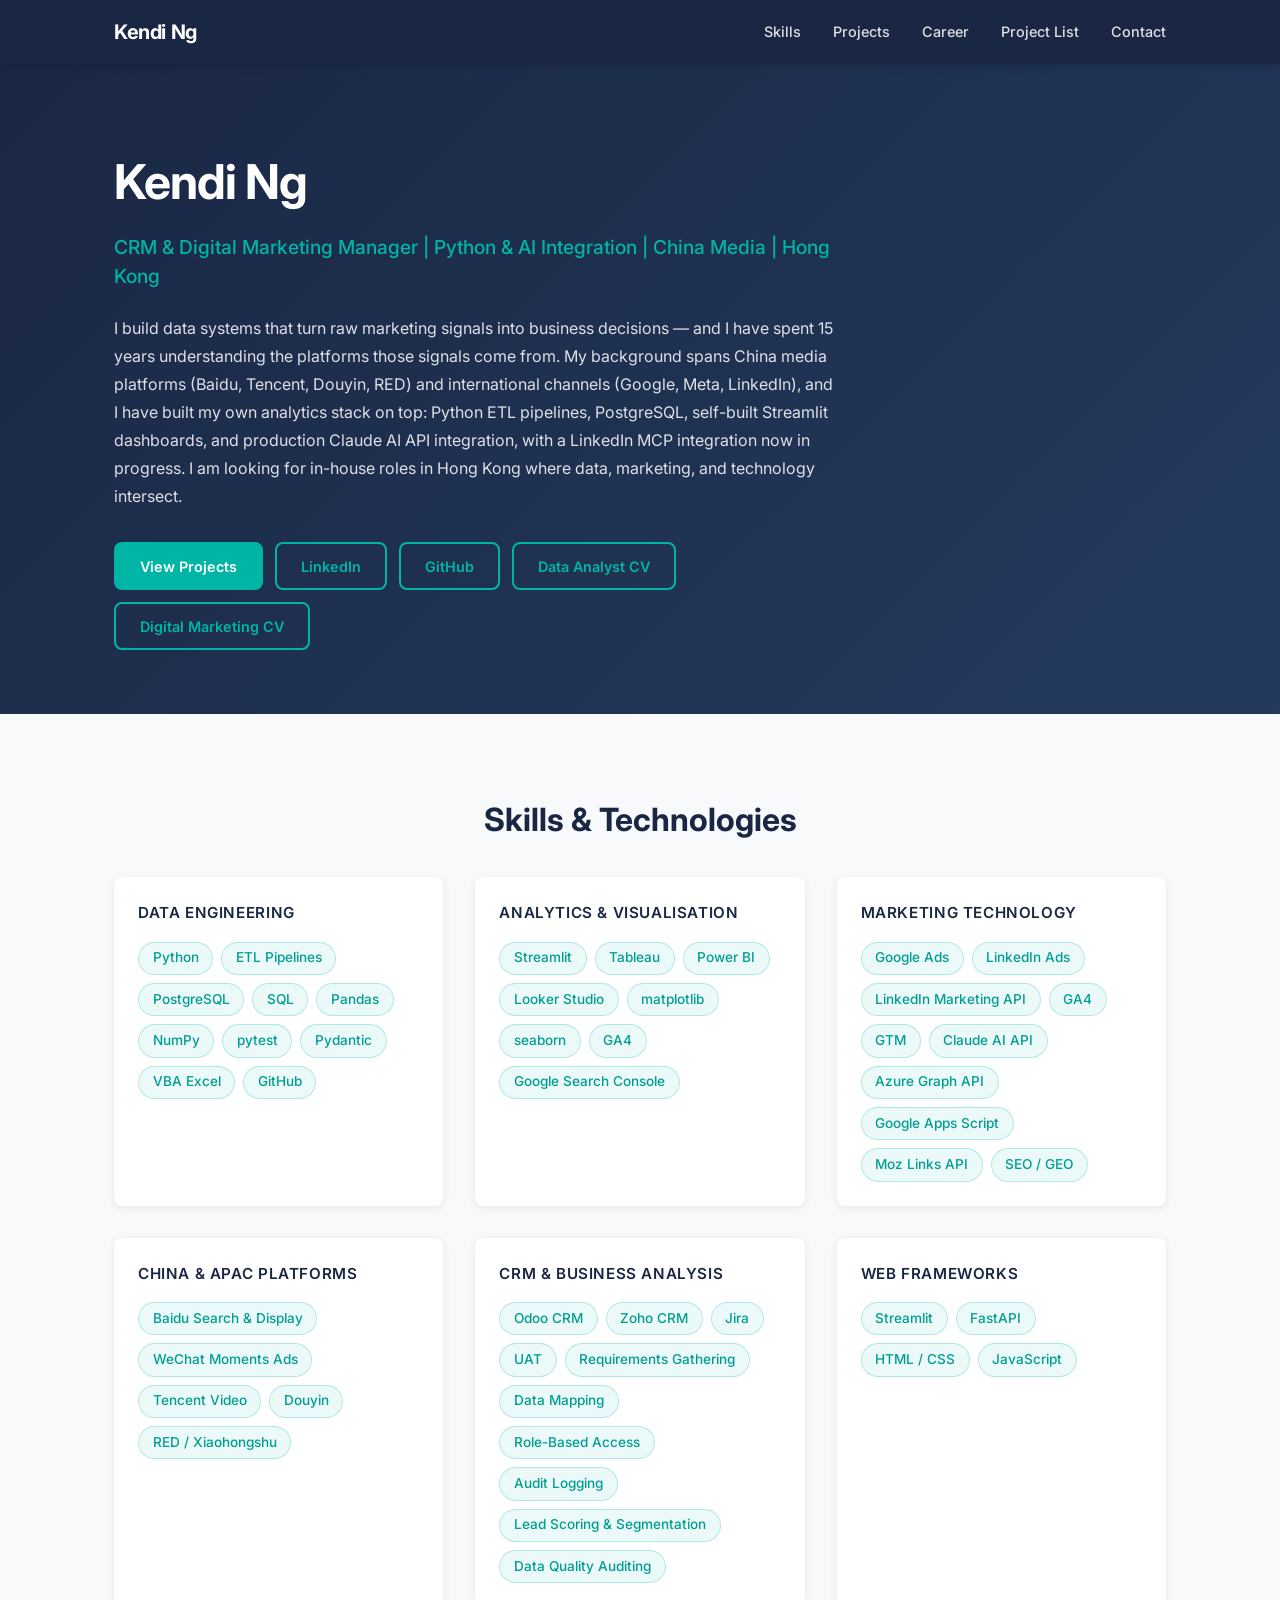
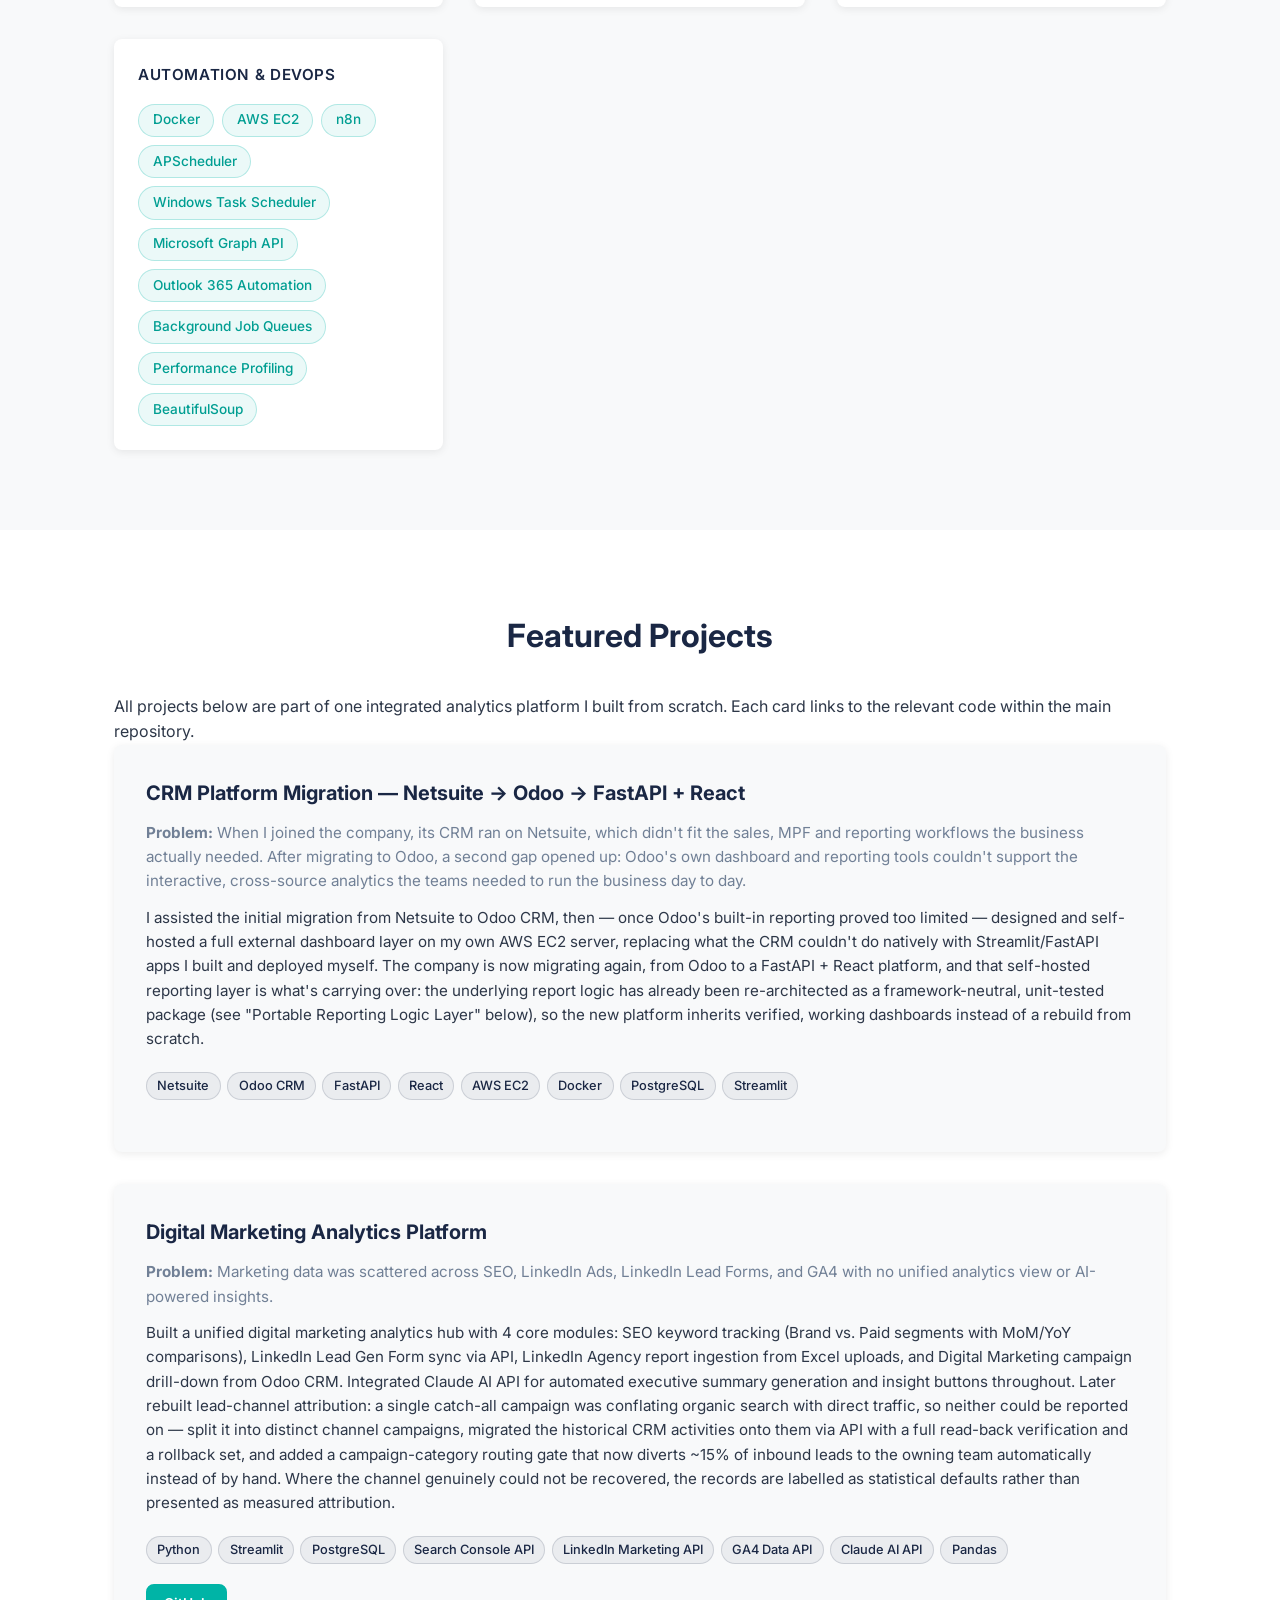
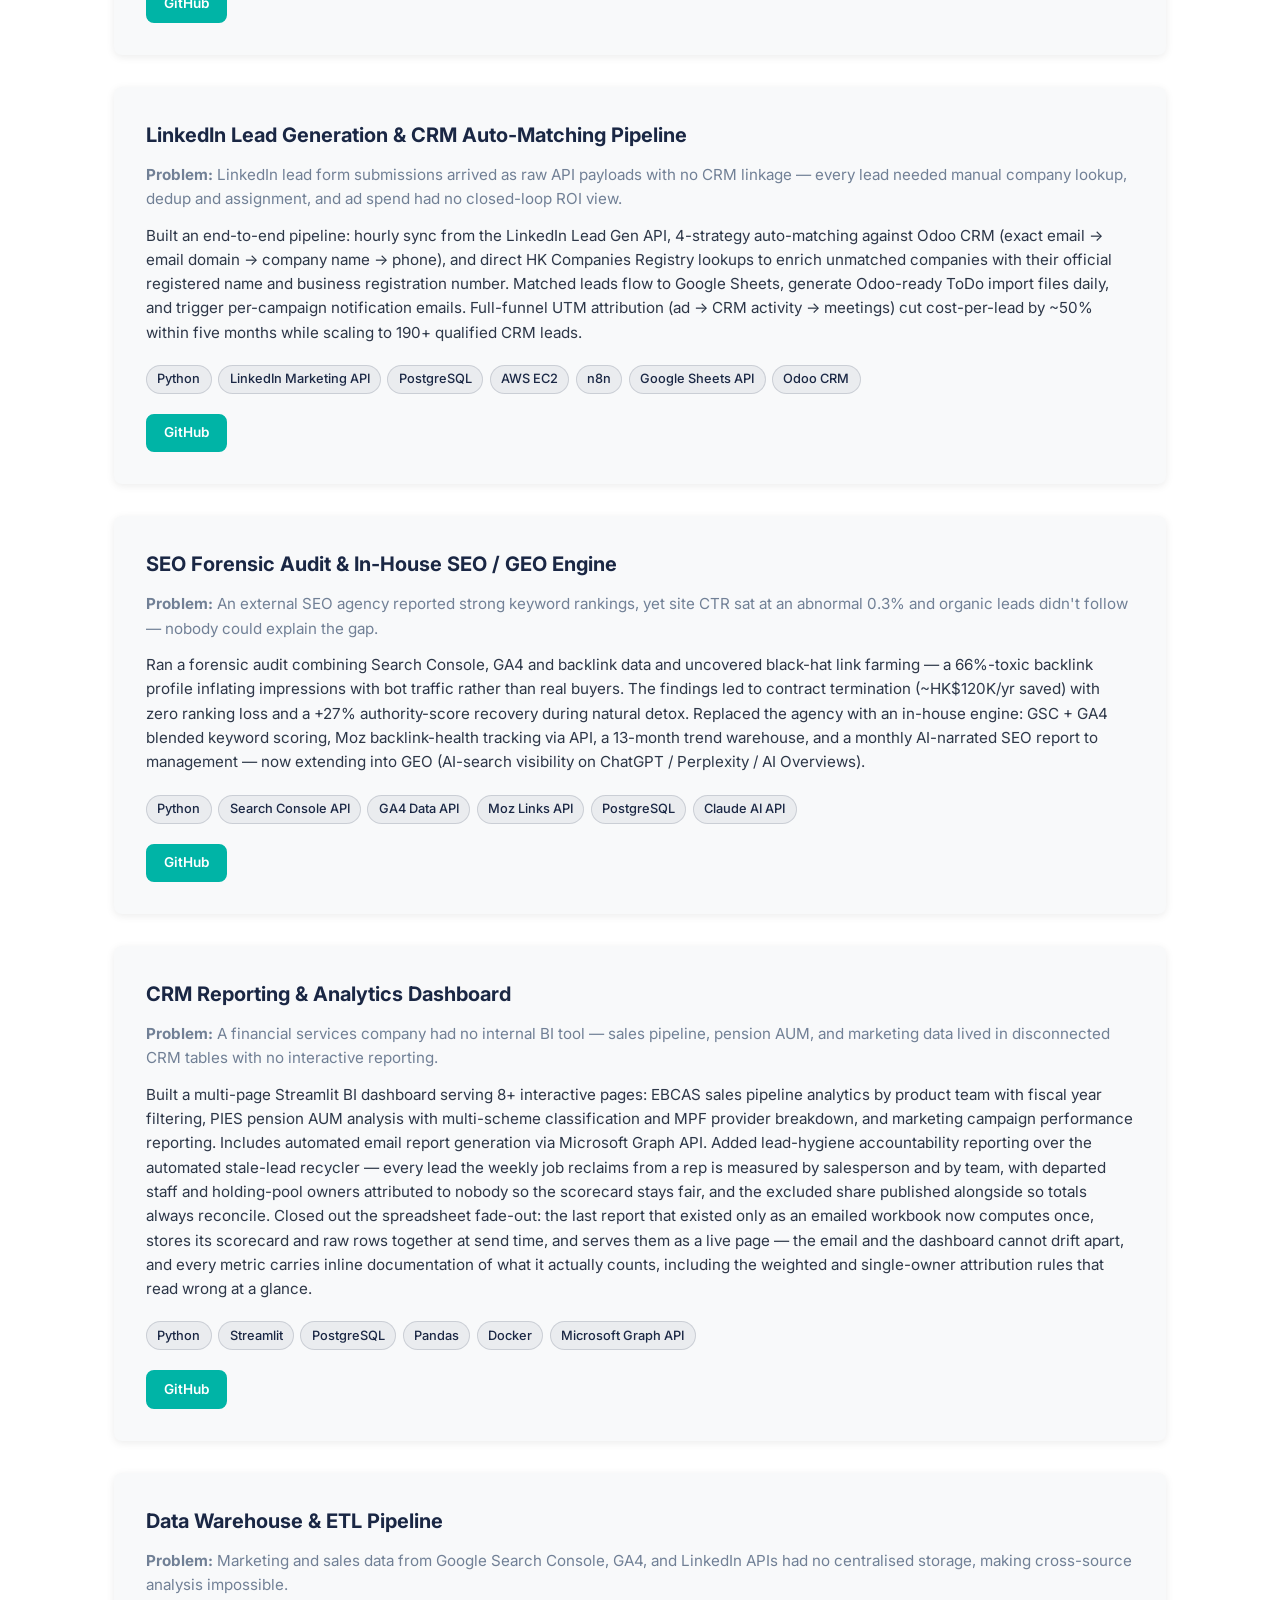
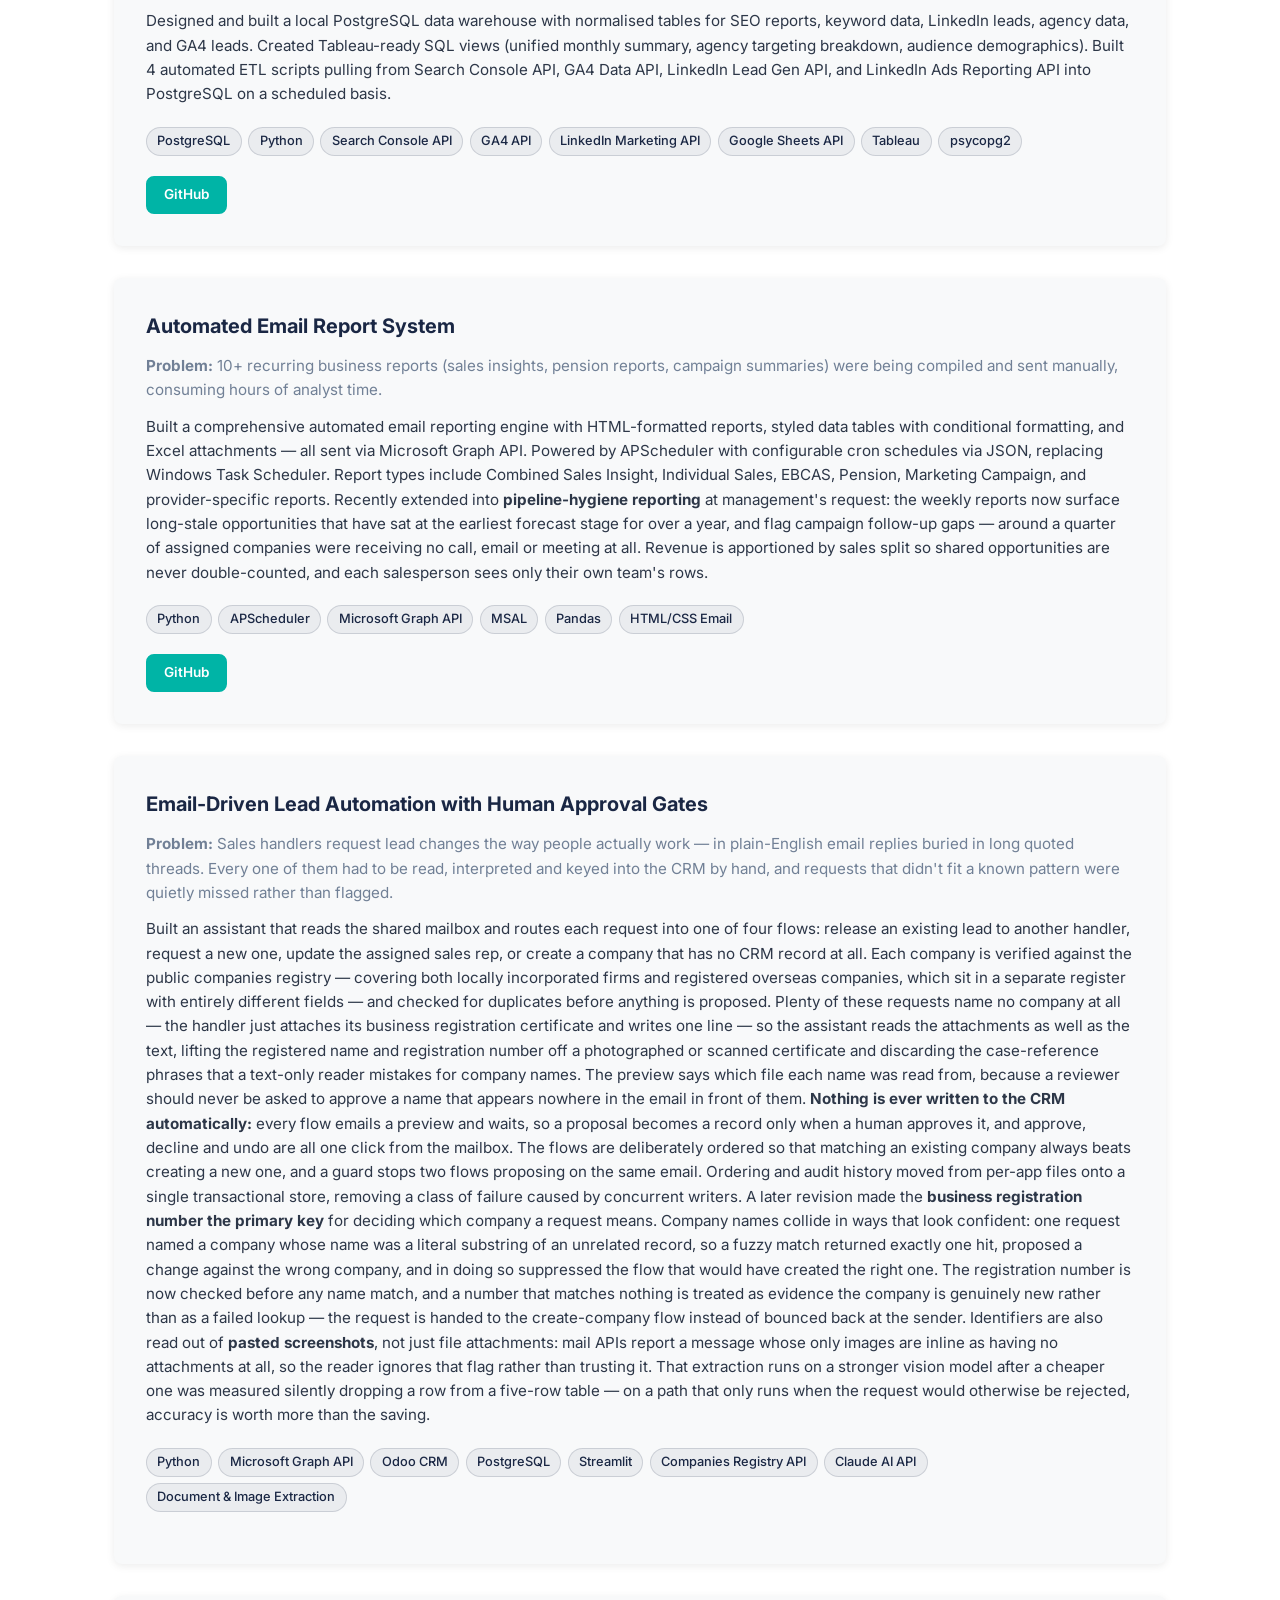
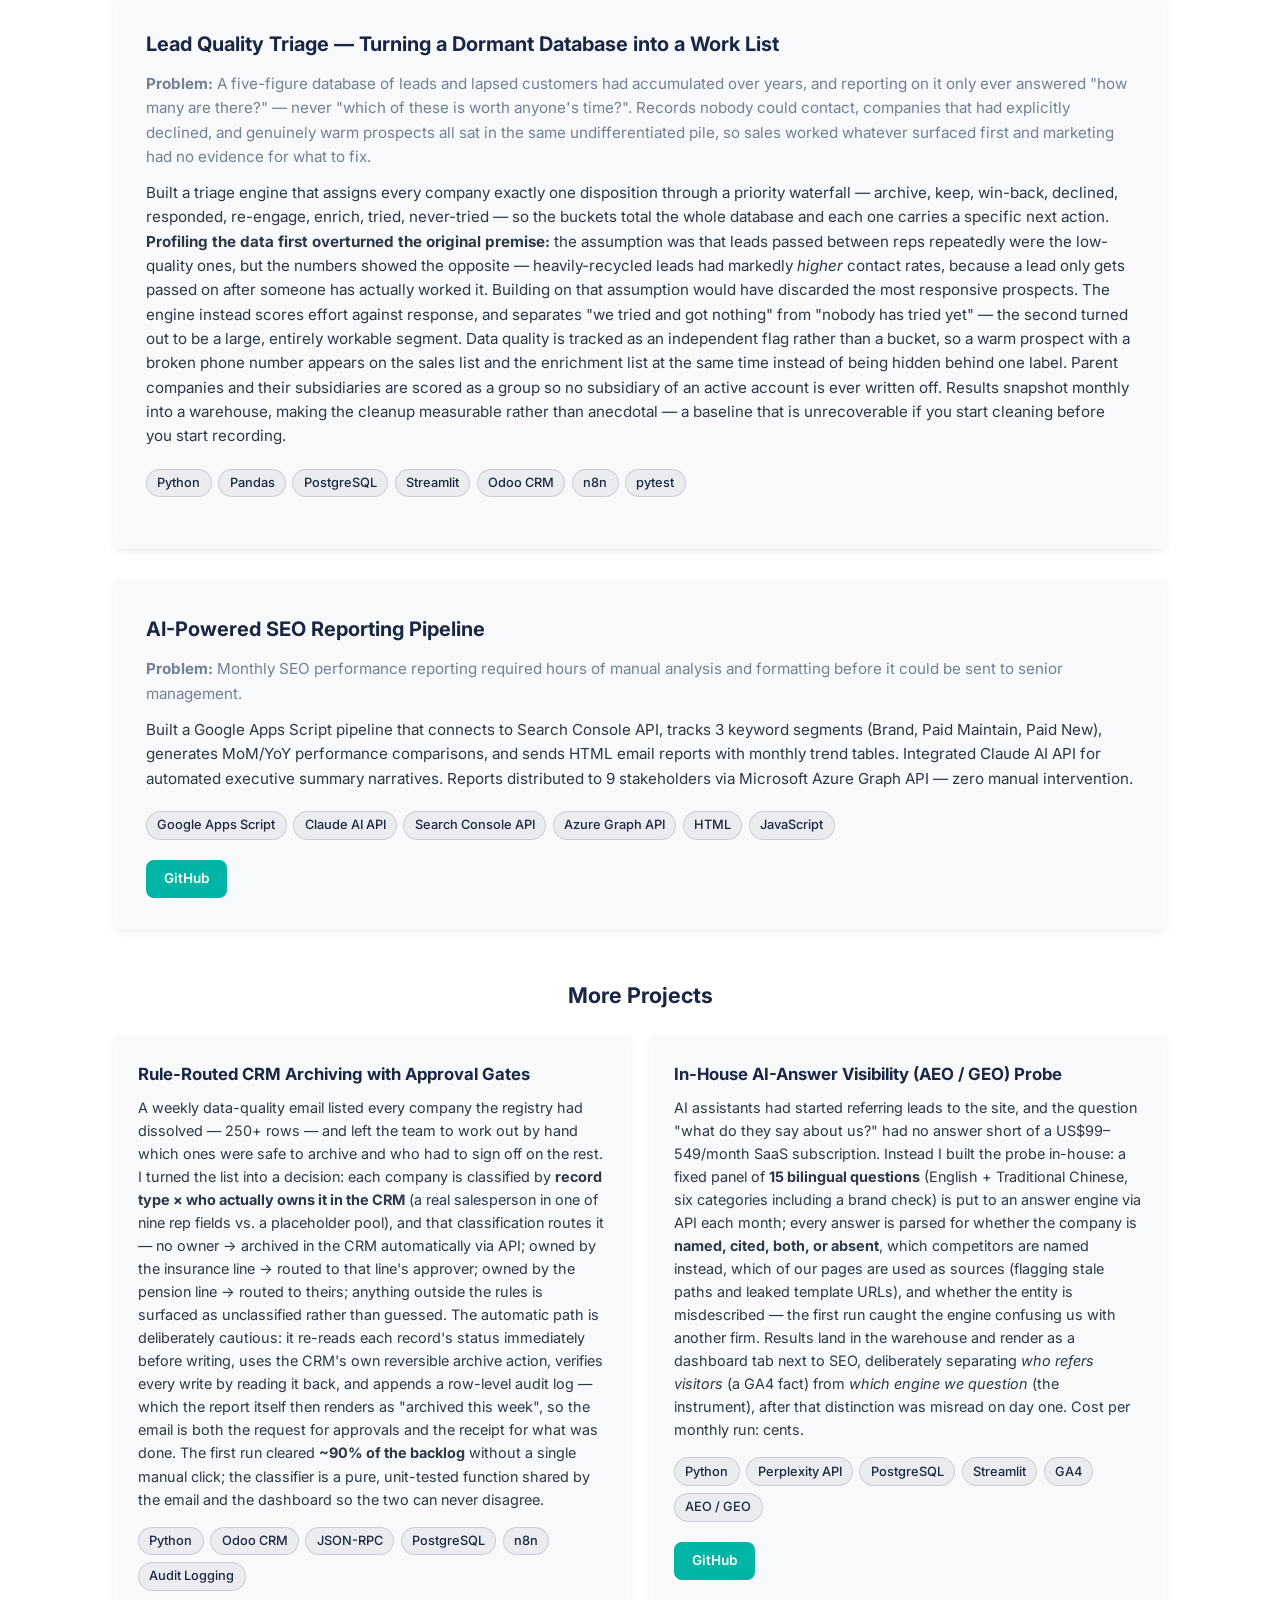
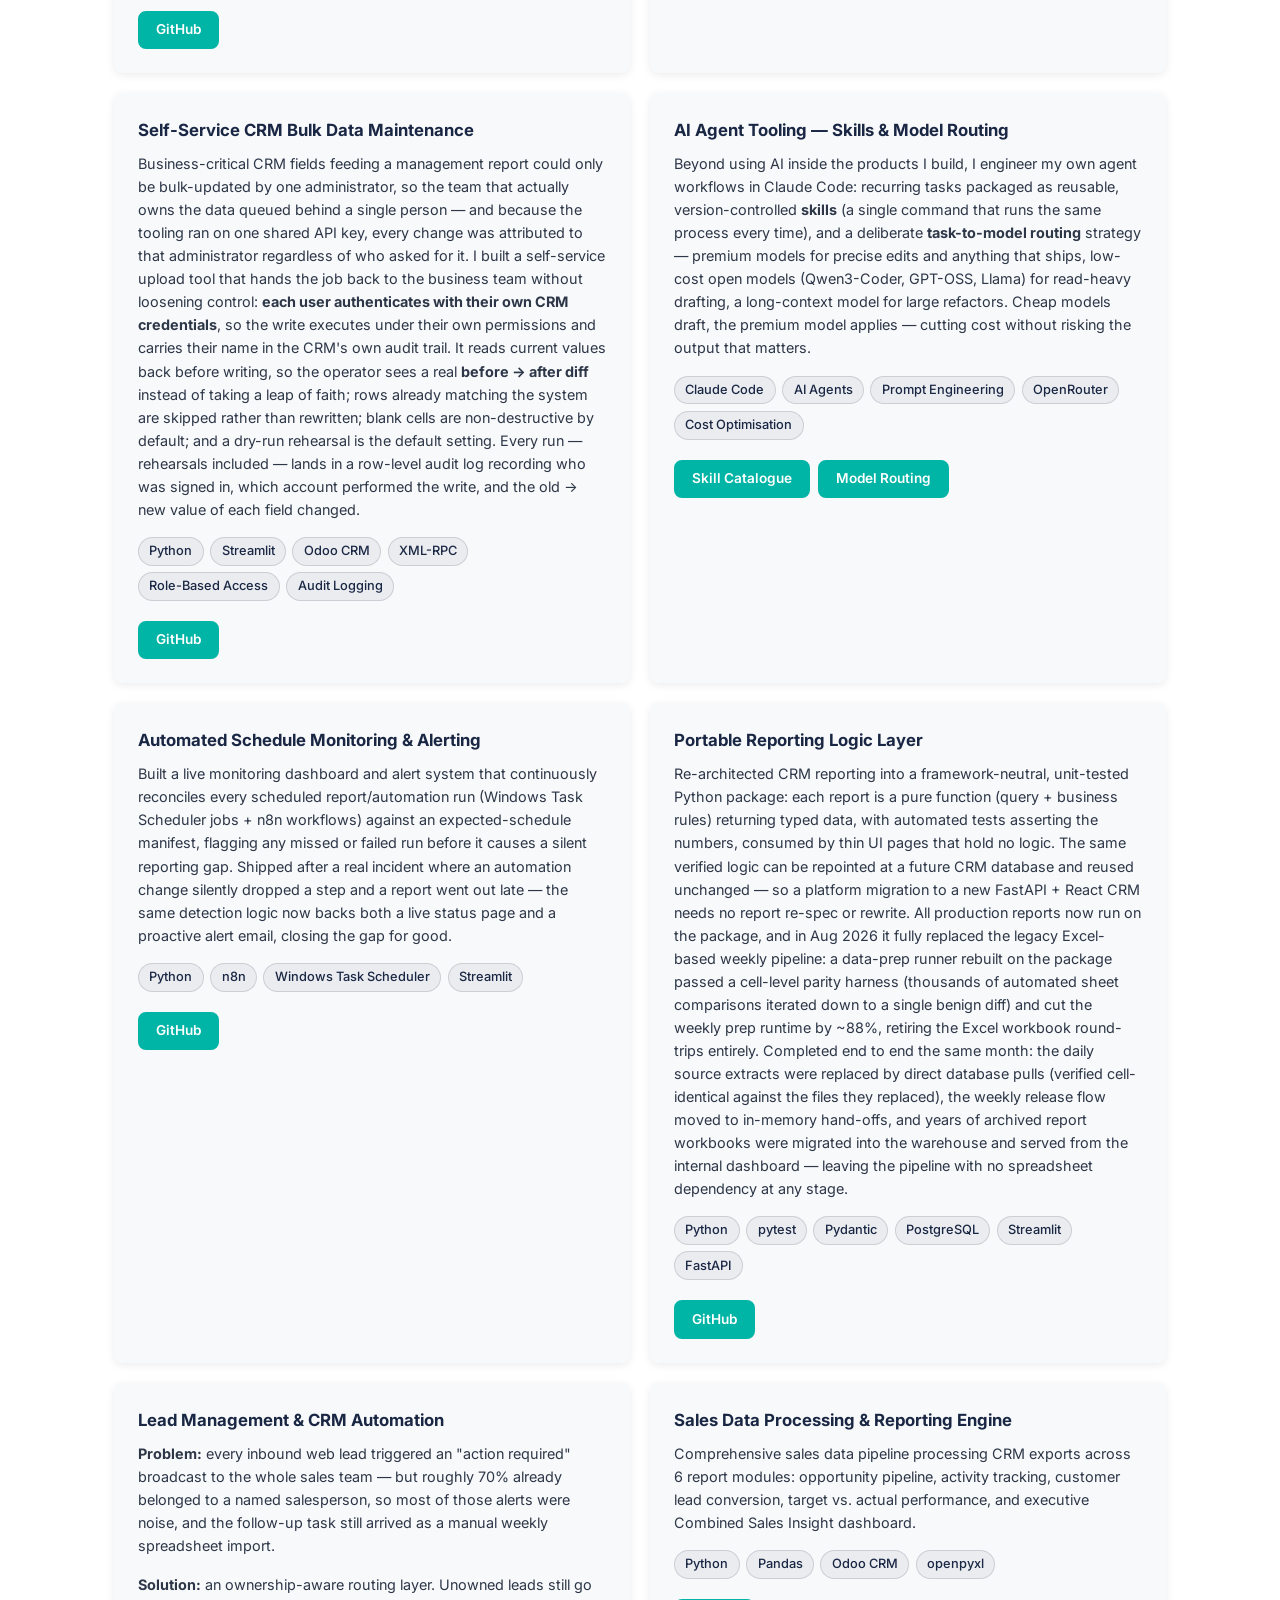
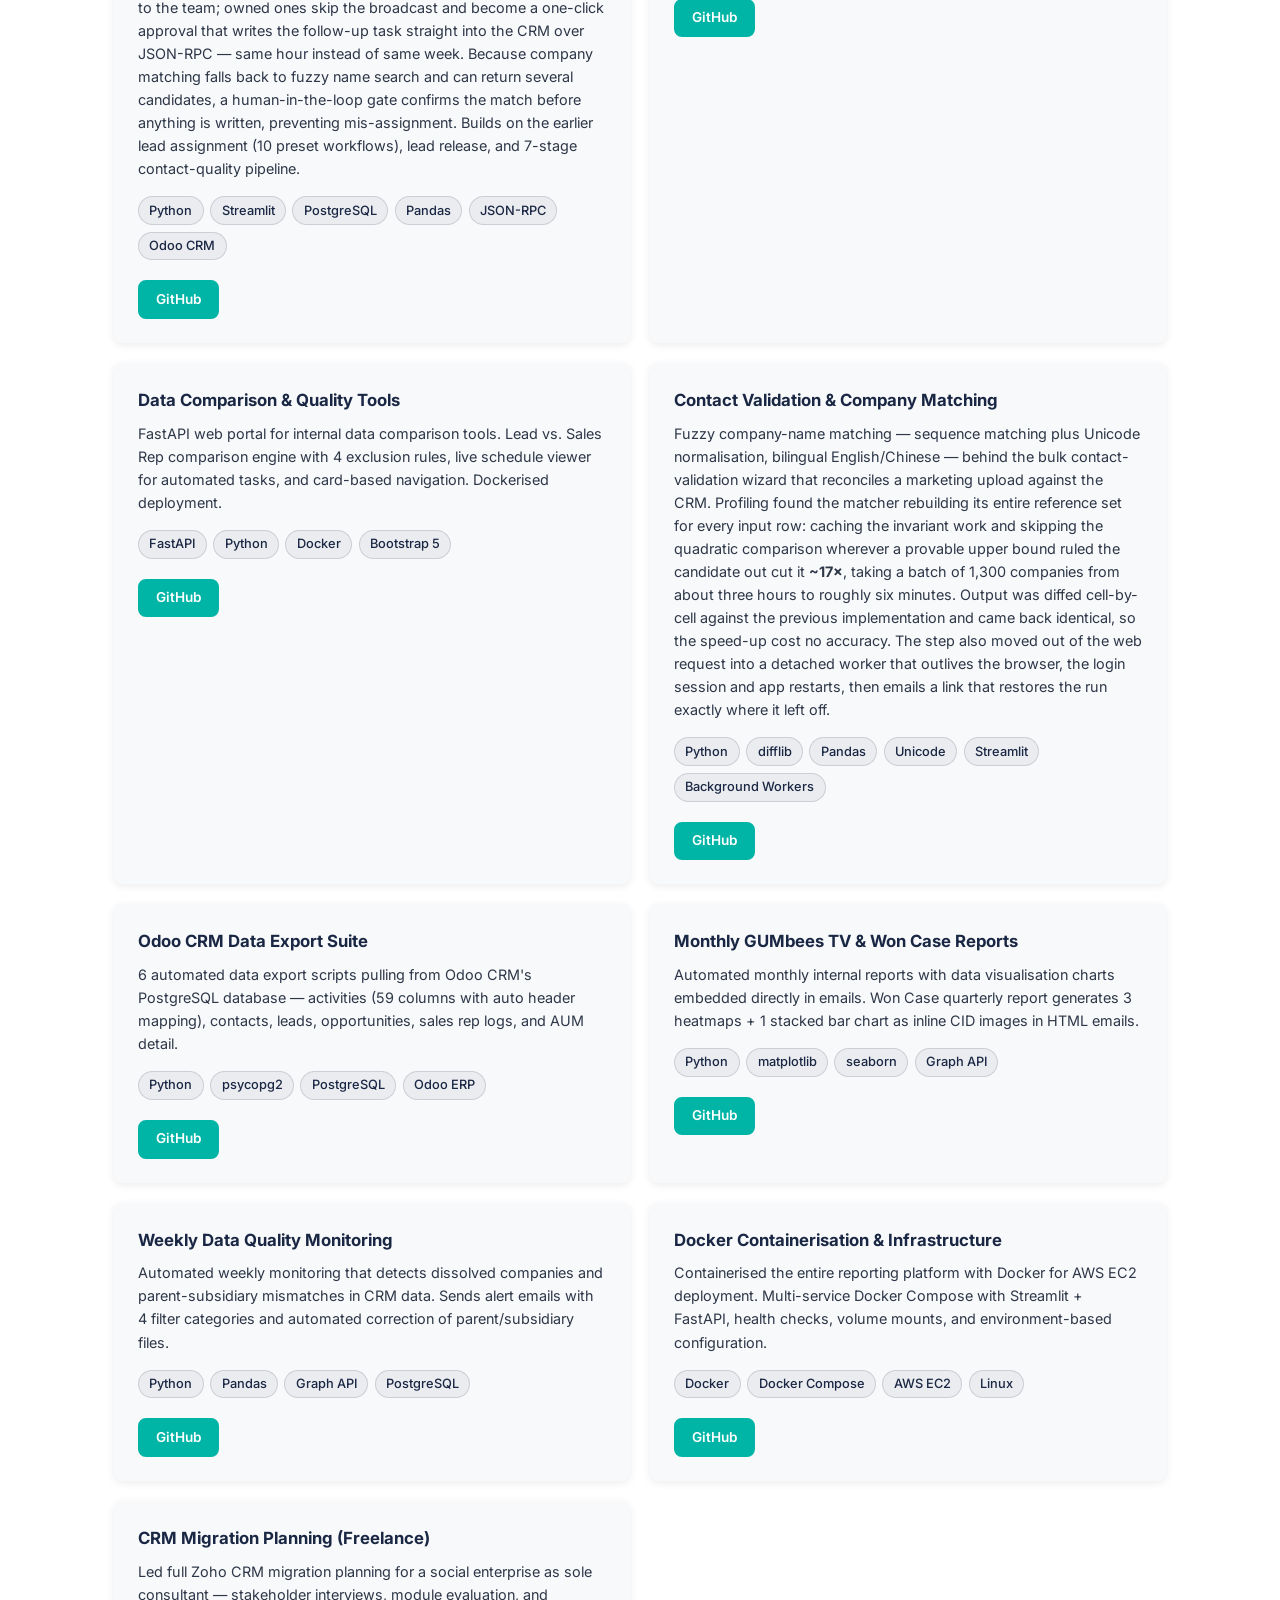
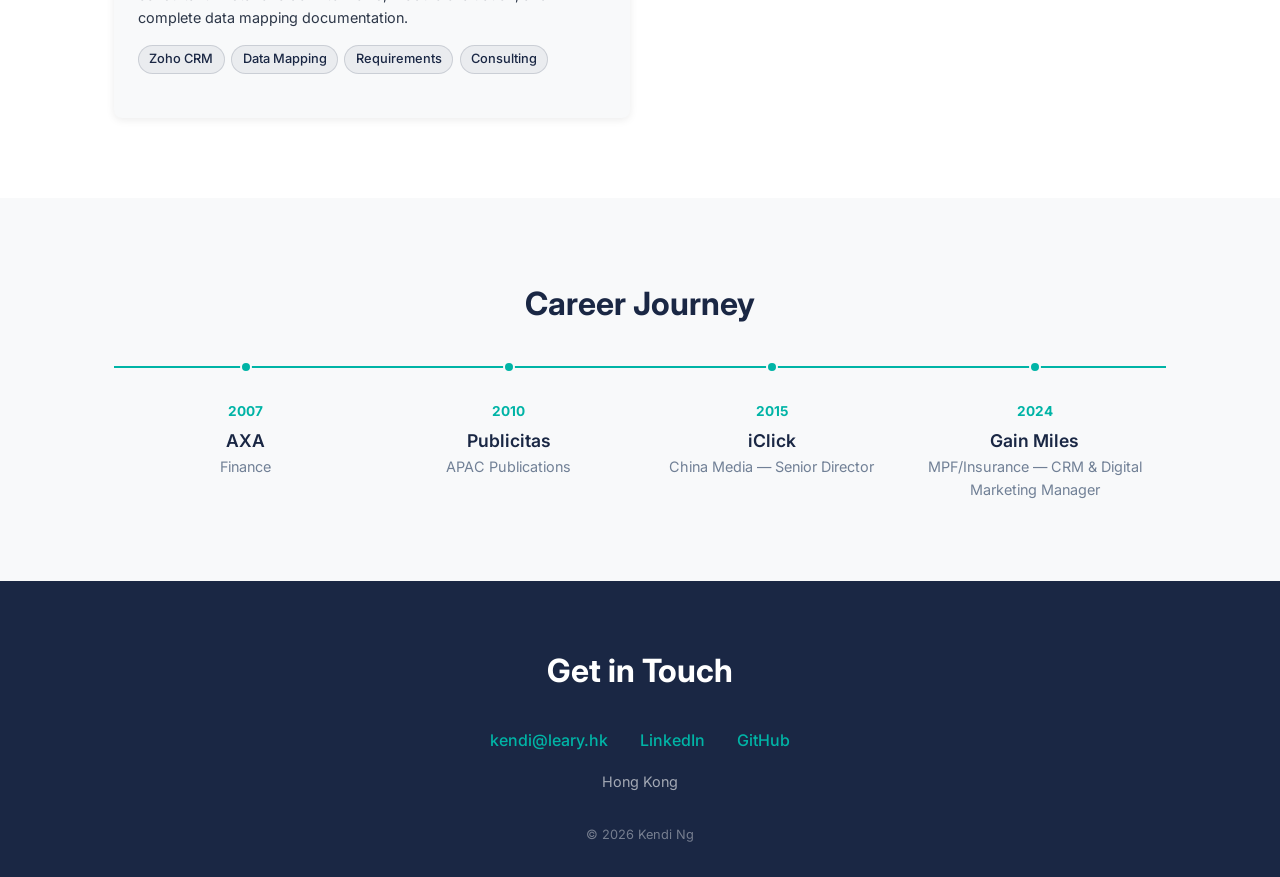
==== commit f5e711b3: "Refresh lead-automation card: registration-number-first matching - Company names collide in ways tha" ====
--- a/index.html
+++ b/index.html
@@ -317,7 +317,7 @@
             <div class="project-card-body">
               <h3 class="project-title">Email-Driven Lead Automation with Human Approval Gates</h3>
               <p class="project-problem"><strong>Problem:</strong> Sales handlers request lead changes the way people actually work — in plain-English email replies buried in long quoted threads. Every one of them had to be read, interpreted and keyed into the CRM by hand, and requests that didn't fit a known pattern were quietly missed rather than flagged.</p>
-              <p class="project-solution">Built an assistant that reads the shared mailbox and routes each request into one of four flows: release an existing lead to another handler, request a new one, update the assigned sales rep, or create a company that has no CRM record at all. Each company is verified against the public companies registry — covering both locally incorporated firms and registered overseas companies, which sit in a separate register with entirely different fields — and checked for duplicates before anything is proposed. Plenty of these requests name no company at all — the handler just attaches its business registration certificate and writes one line — so the assistant reads the attachments as well as the text, lifting the registered name and registration number off a photographed or scanned certificate and discarding the case-reference phrases that a text-only reader mistakes for company names. The preview says which file each name was read from, because a reviewer should never be asked to approve a name that appears nowhere in the email in front of them. <strong>Nothing is ever written to the CRM automatically:</strong> every flow emails a preview and waits, so a proposal becomes a record only when a human approves it, and approve, decline and undo are all one click from the mailbox. The flows are deliberately ordered so that matching an existing company always beats creating a new one, and a guard stops two flows proposing on the same email. Ordering and audit history moved from per-app files onto a single transactional store, removing a class of failure caused by concurrent writers.</p>
+              <p class="project-solution">Built an assistant that reads the shared mailbox and routes each request into one of four flows: release an existing lead to another handler, request a new one, update the assigned sales rep, or create a company that has no CRM record at all. Each company is verified against the public companies registry — covering both locally incorporated firms and registered overseas companies, which sit in a separate register with entirely different fields — and checked for duplicates before anything is proposed. Plenty of these requests name no company at all — the handler just attaches its business registration certificate and writes one line — so the assistant reads the attachments as well as the text, lifting the registered name and registration number off a photographed or scanned certificate and discarding the case-reference phrases that a text-only reader mistakes for company names. The preview says which file each name was read from, because a reviewer should never be asked to approve a name that appears nowhere in the email in front of them. <strong>Nothing is ever written to the CRM automatically:</strong> every flow emails a preview and waits, so a proposal becomes a record only when a human approves it, and approve, decline and undo are all one click from the mailbox. The flows are deliberately ordered so that matching an existing company always beats creating a new one, and a guard stops two flows proposing on the same email. Ordering and audit history moved from per-app files onto a single transactional store, removing a class of failure caused by concurrent writers. A later revision made the <strong>business registration number the primary key</strong> for deciding which company a request means. Company names collide in ways that look confident: one request named a company whose name was a literal substring of an unrelated record, so a fuzzy match returned exactly one hit, proposed a change against the wrong company, and in doing so suppressed the flow that would have created the right one. The registration number is now checked before any name match, and a number that matches nothing is treated as evidence the company is genuinely new rather than as a failed lookup — the request is handed to the create-company flow instead of bounced back at the sender. Identifiers are also read out of <strong>pasted screenshots</strong>, not just file attachments: mail APIs report a message whose only images are inline as having no attachments at all, so the reader ignores that flag rather than trusting it. That extraction runs on a stronger vision model after a cheaper one was measured silently dropping a row from a five-row table — on a path that only runs when the request would otherwise be rejected, accuracy is worth more than the saving.</p>
               <ul class="project-tech">
                 <li class="tech-badge">Python</li>
                 <li class="tech-badge">Microsoft Graph API</li>
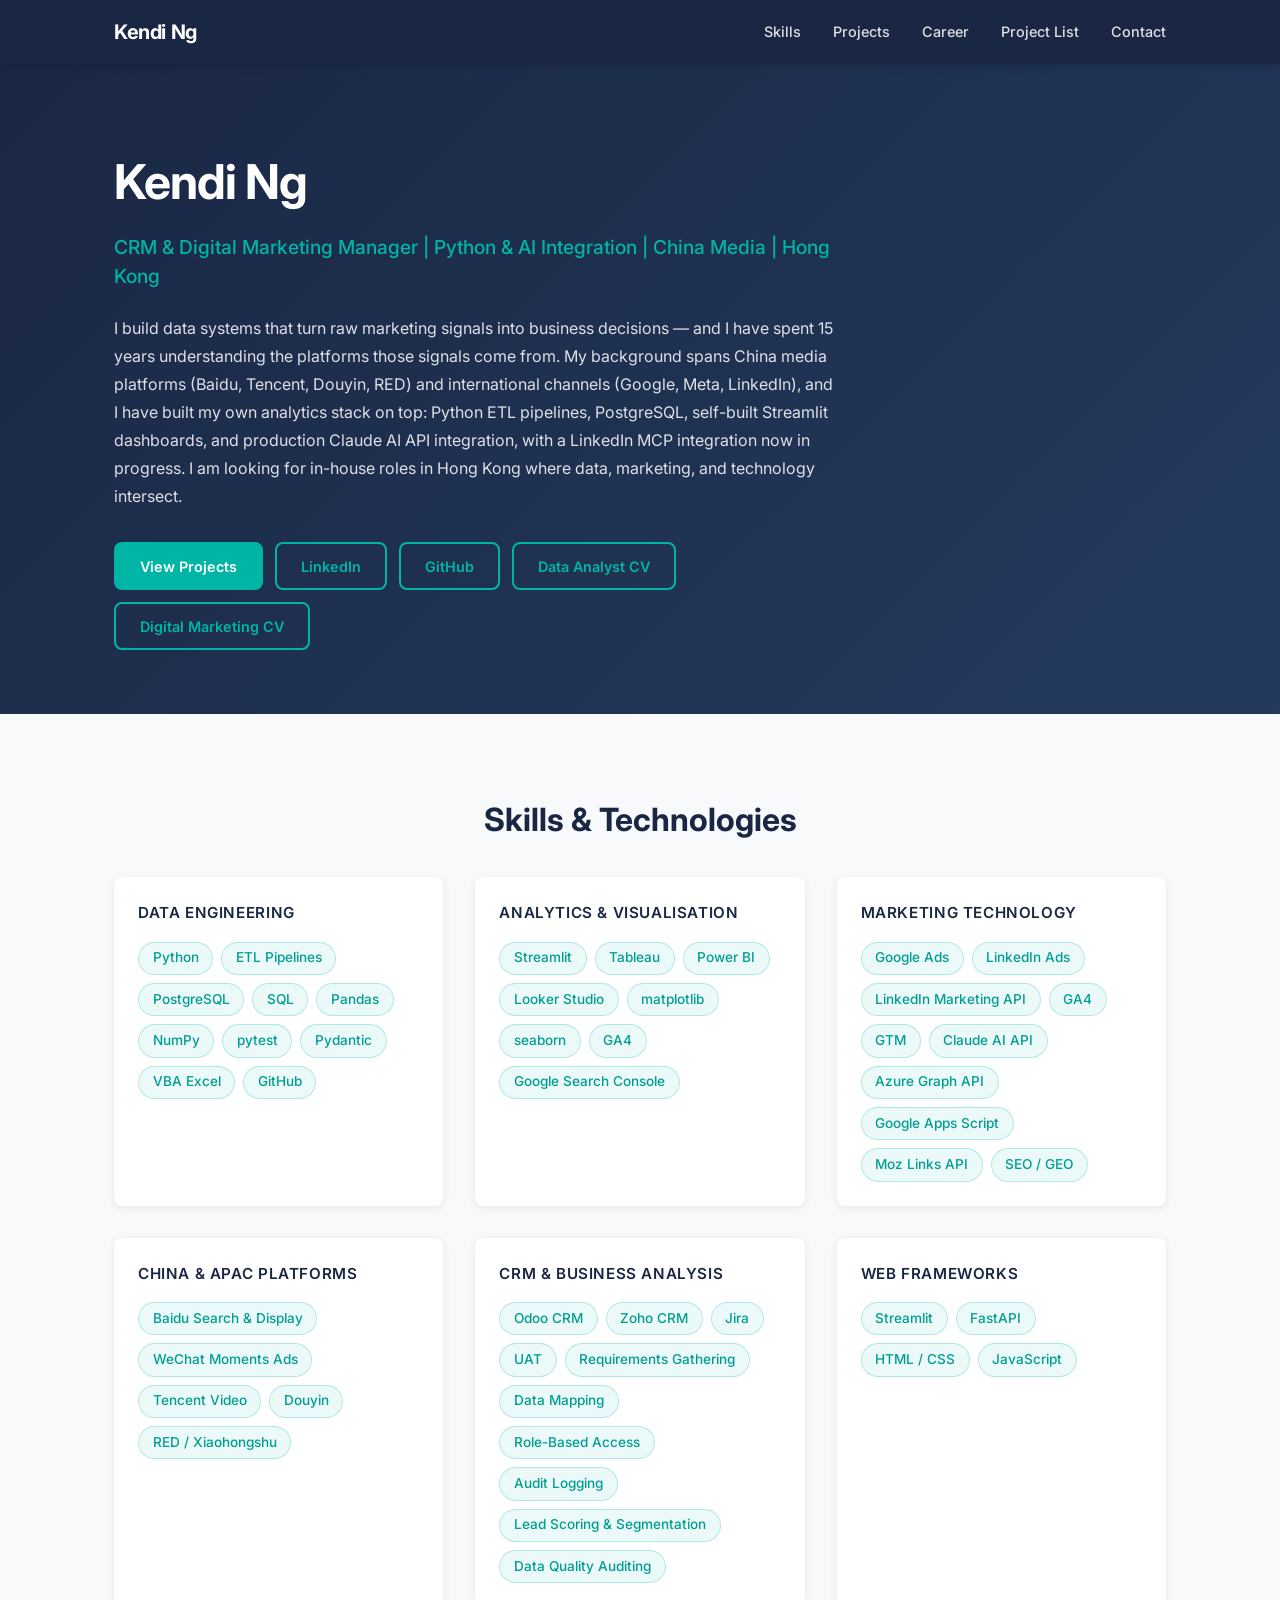
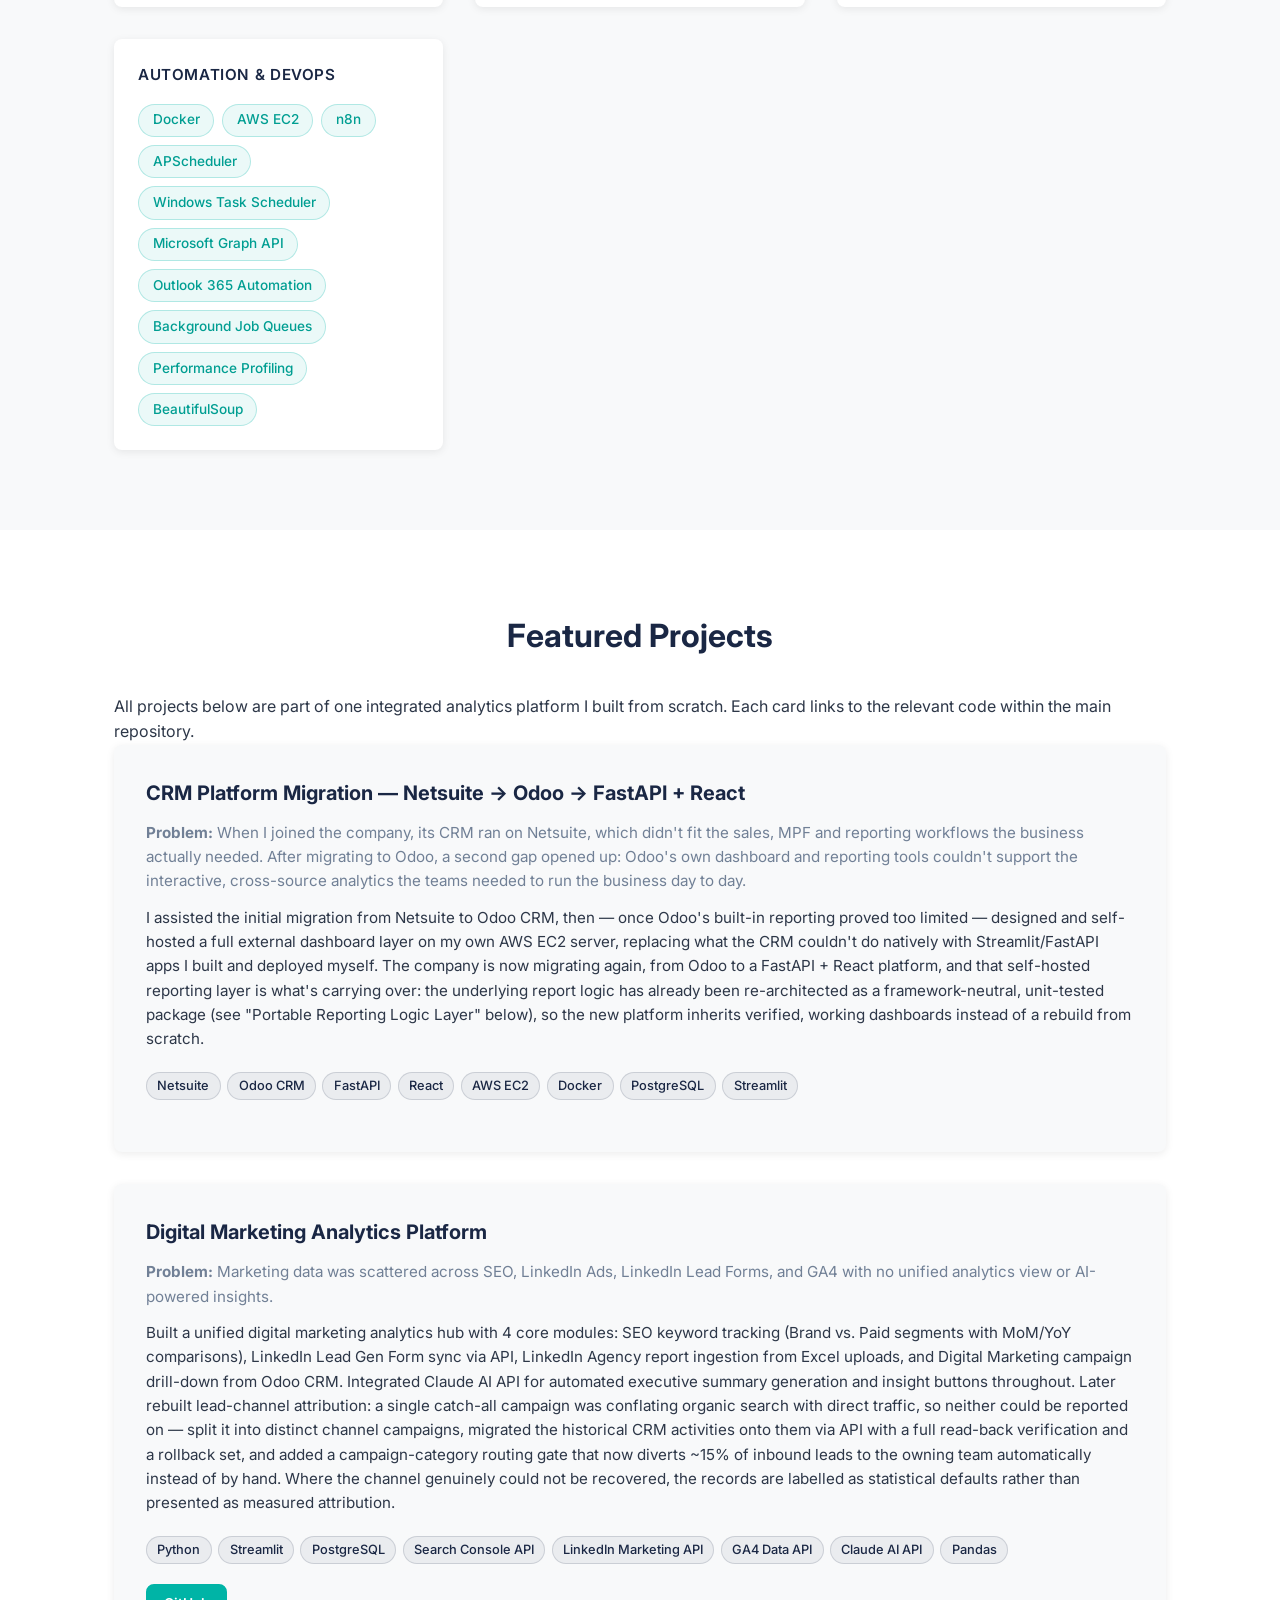
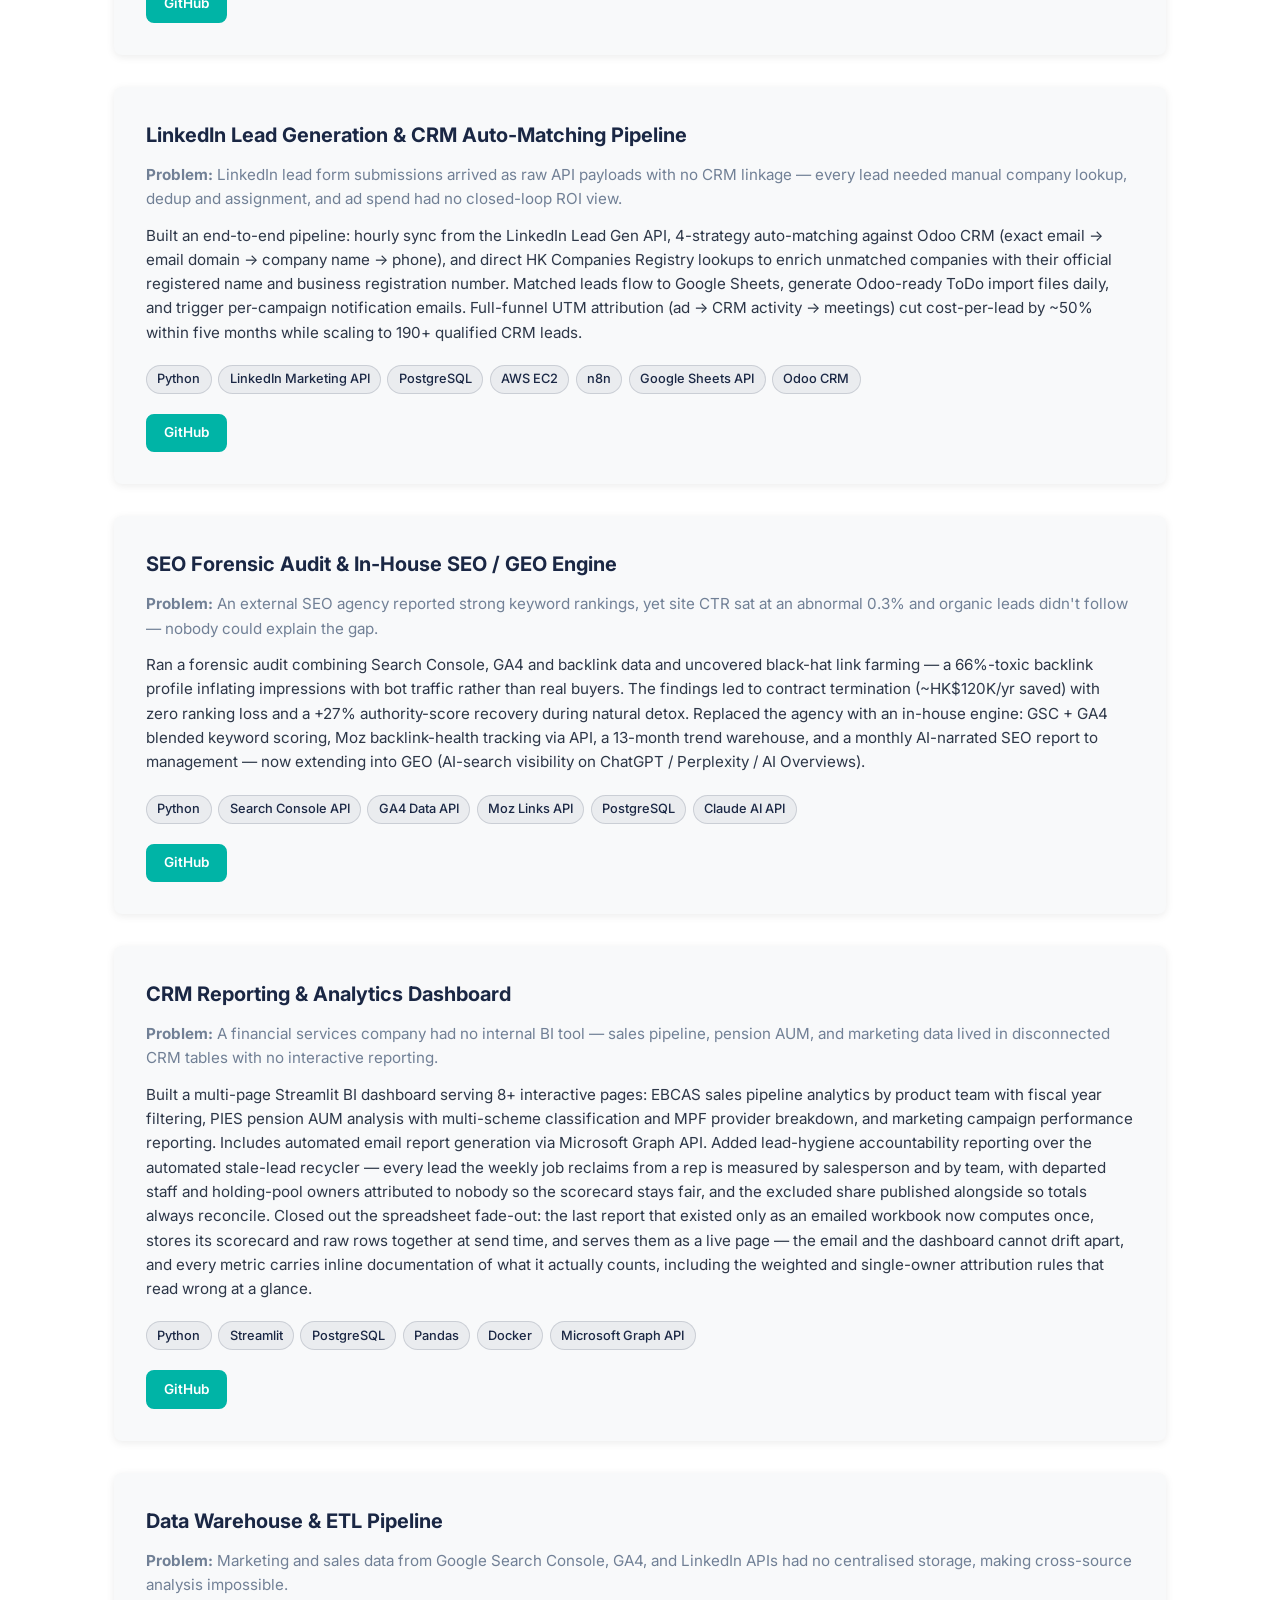
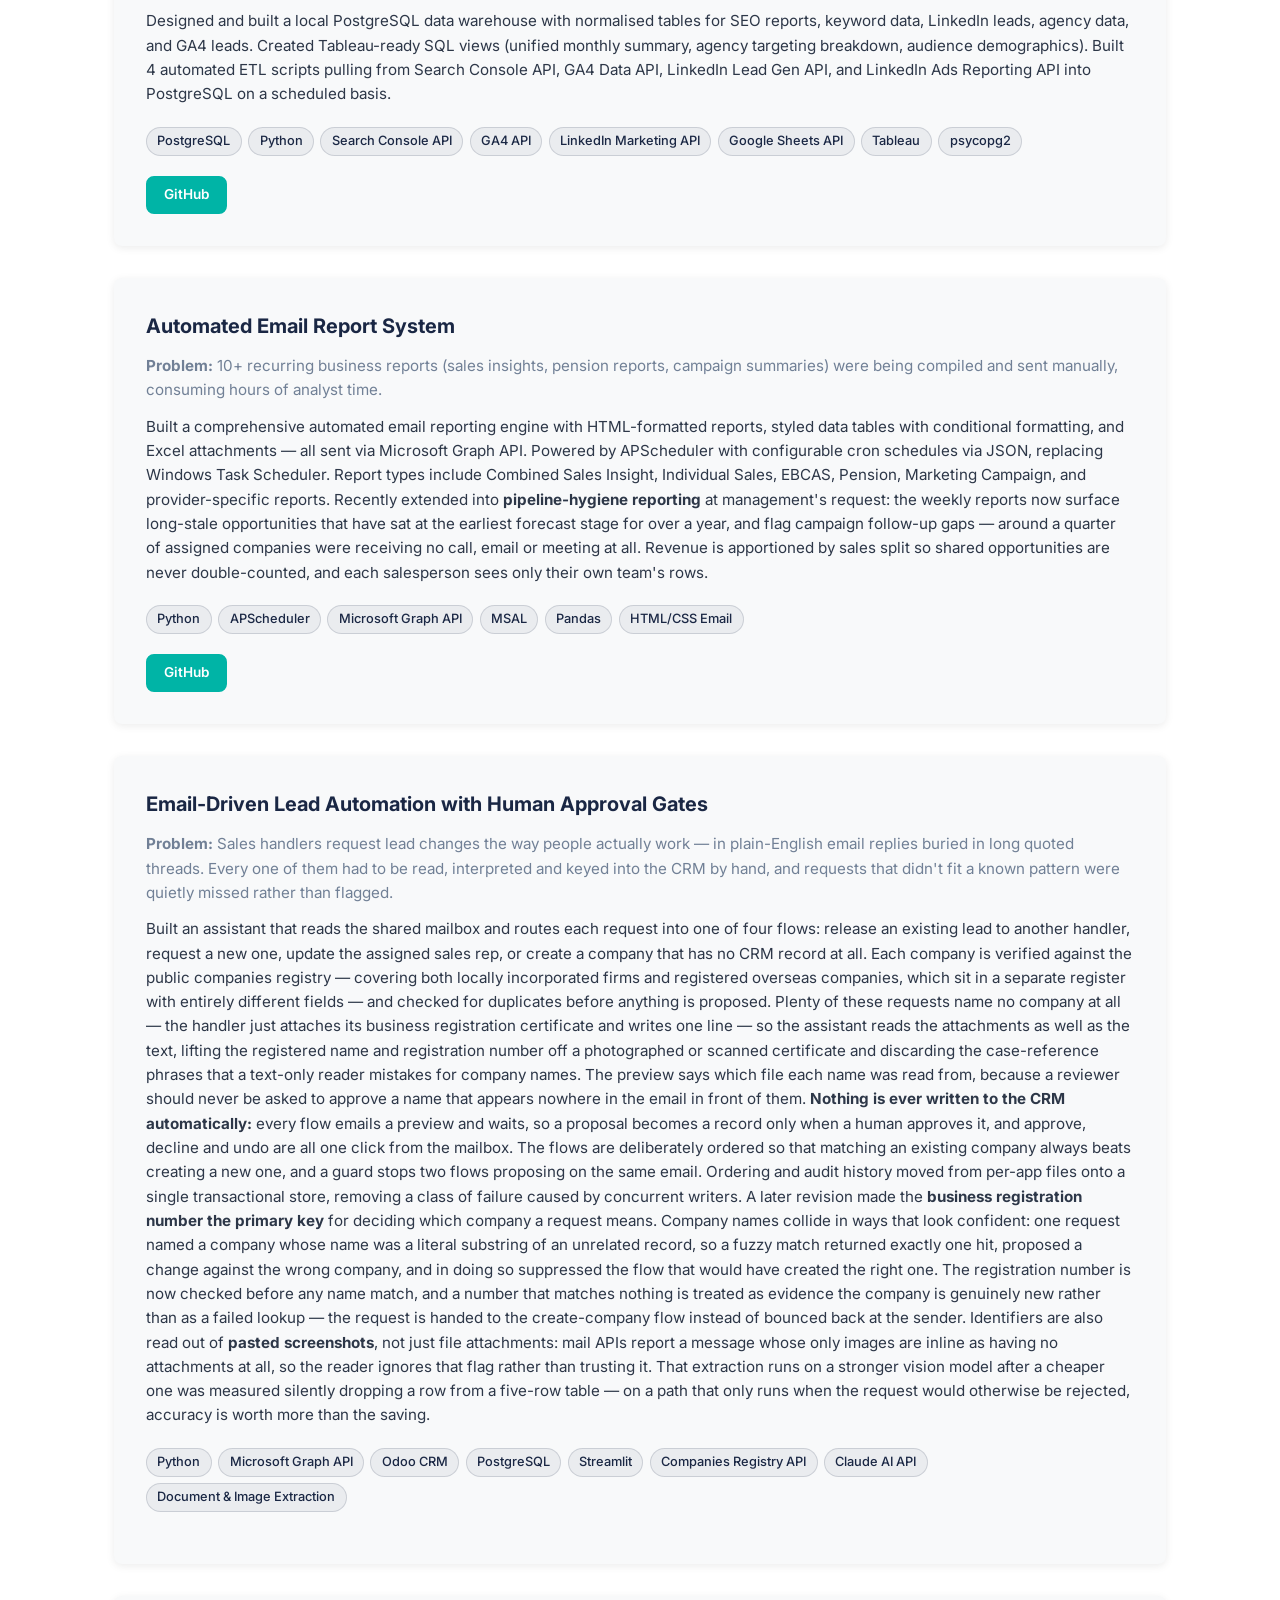
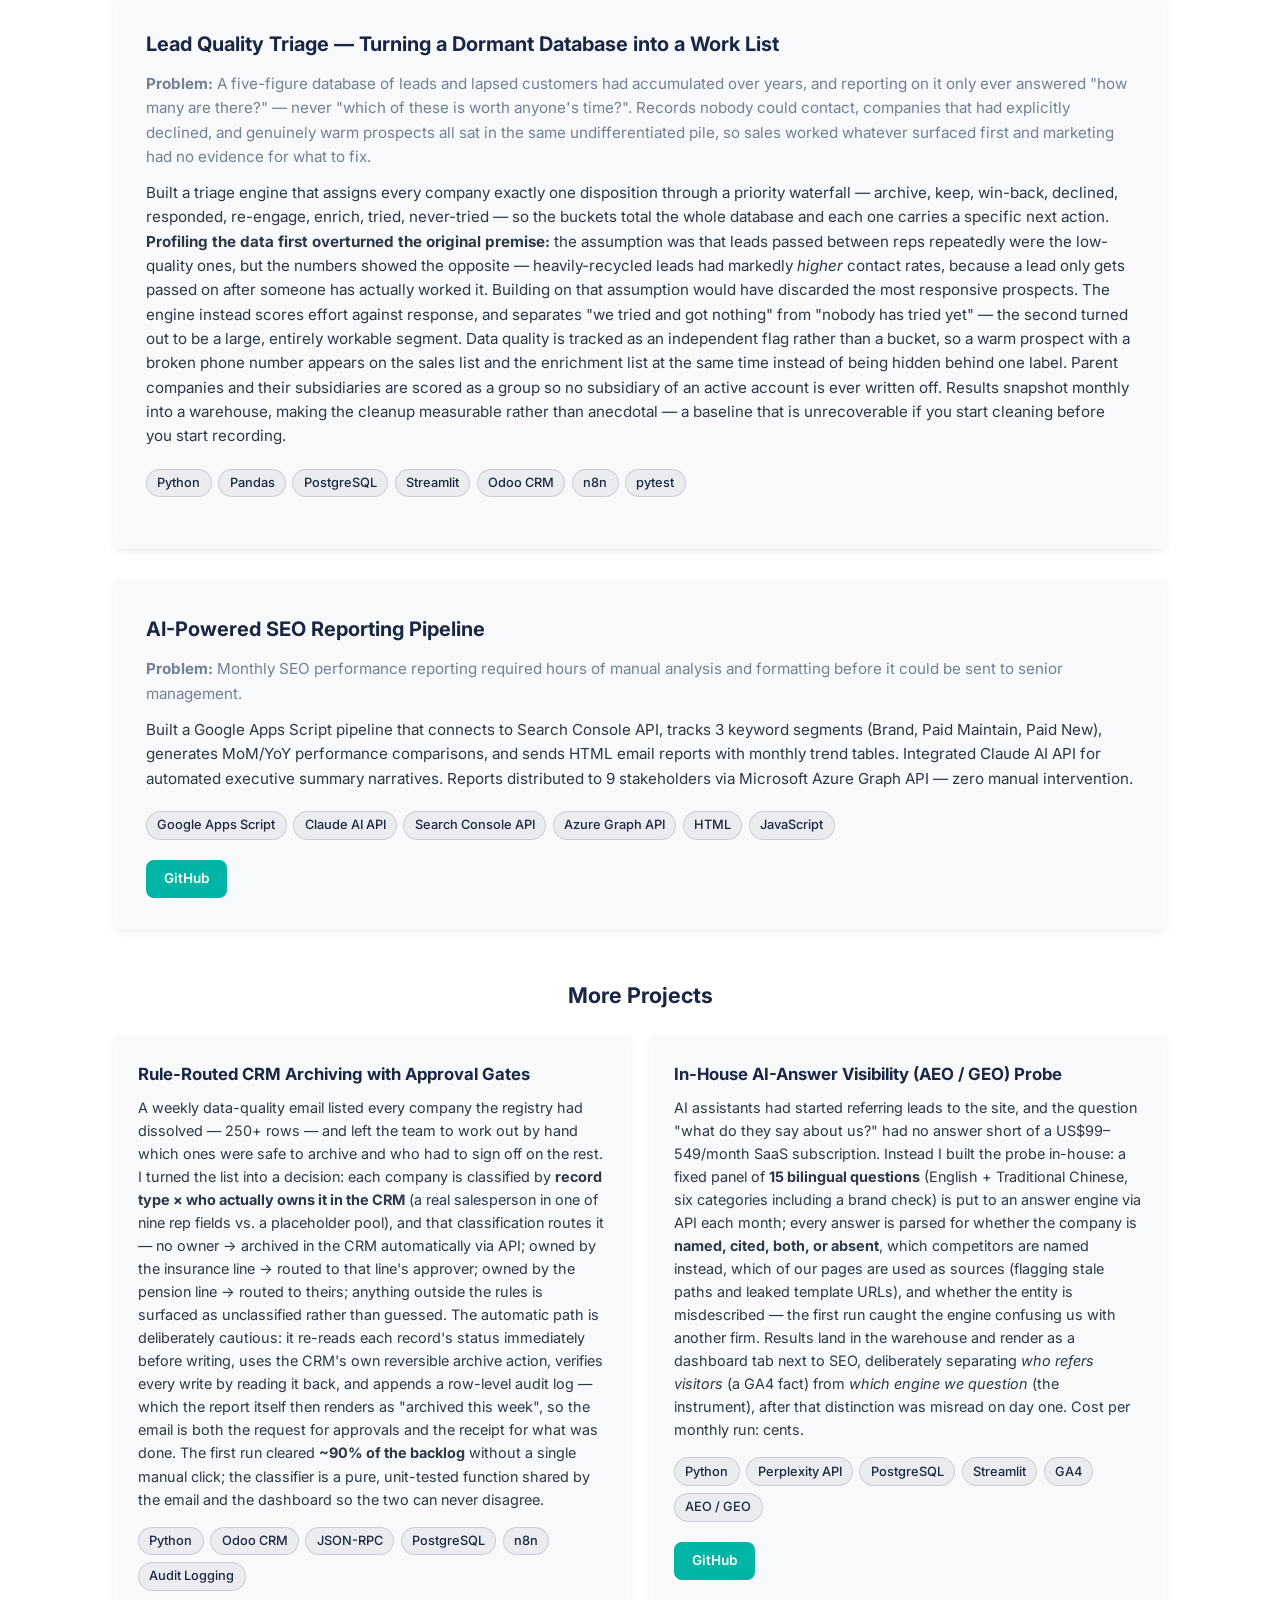
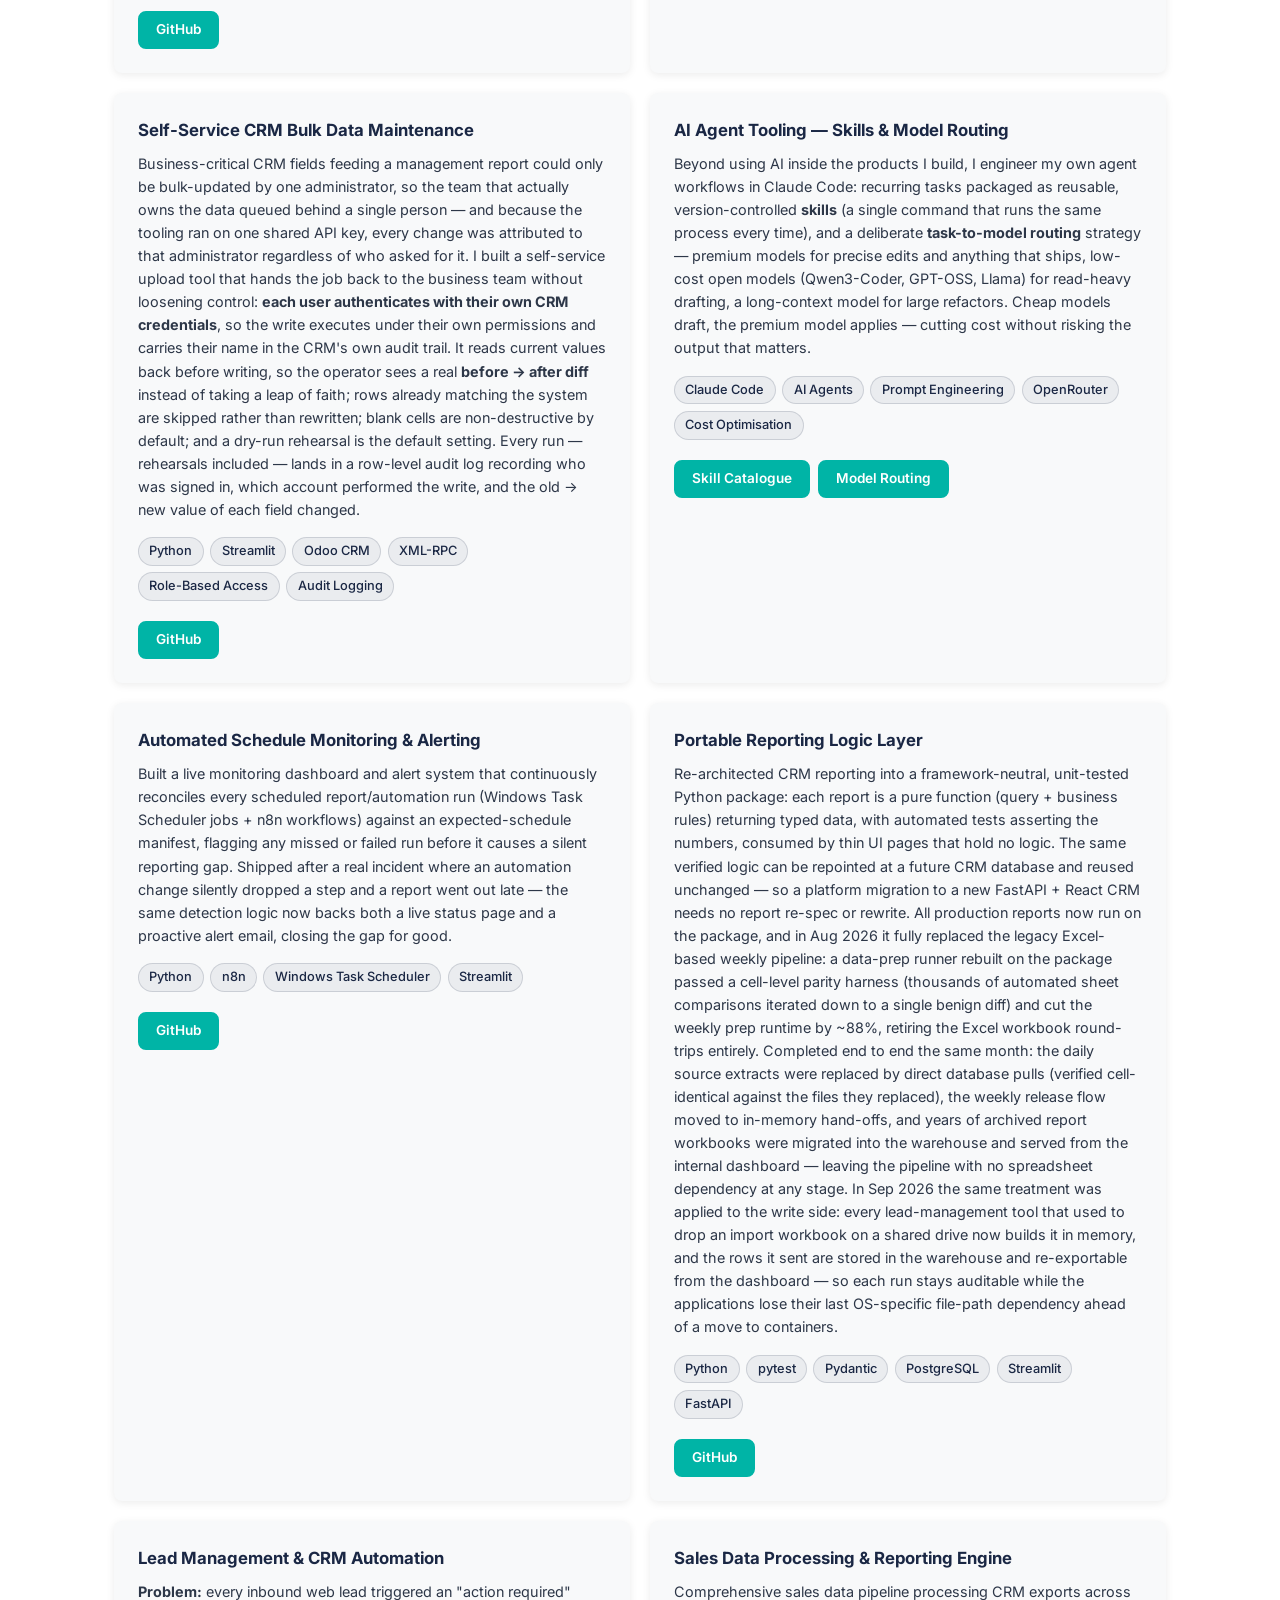
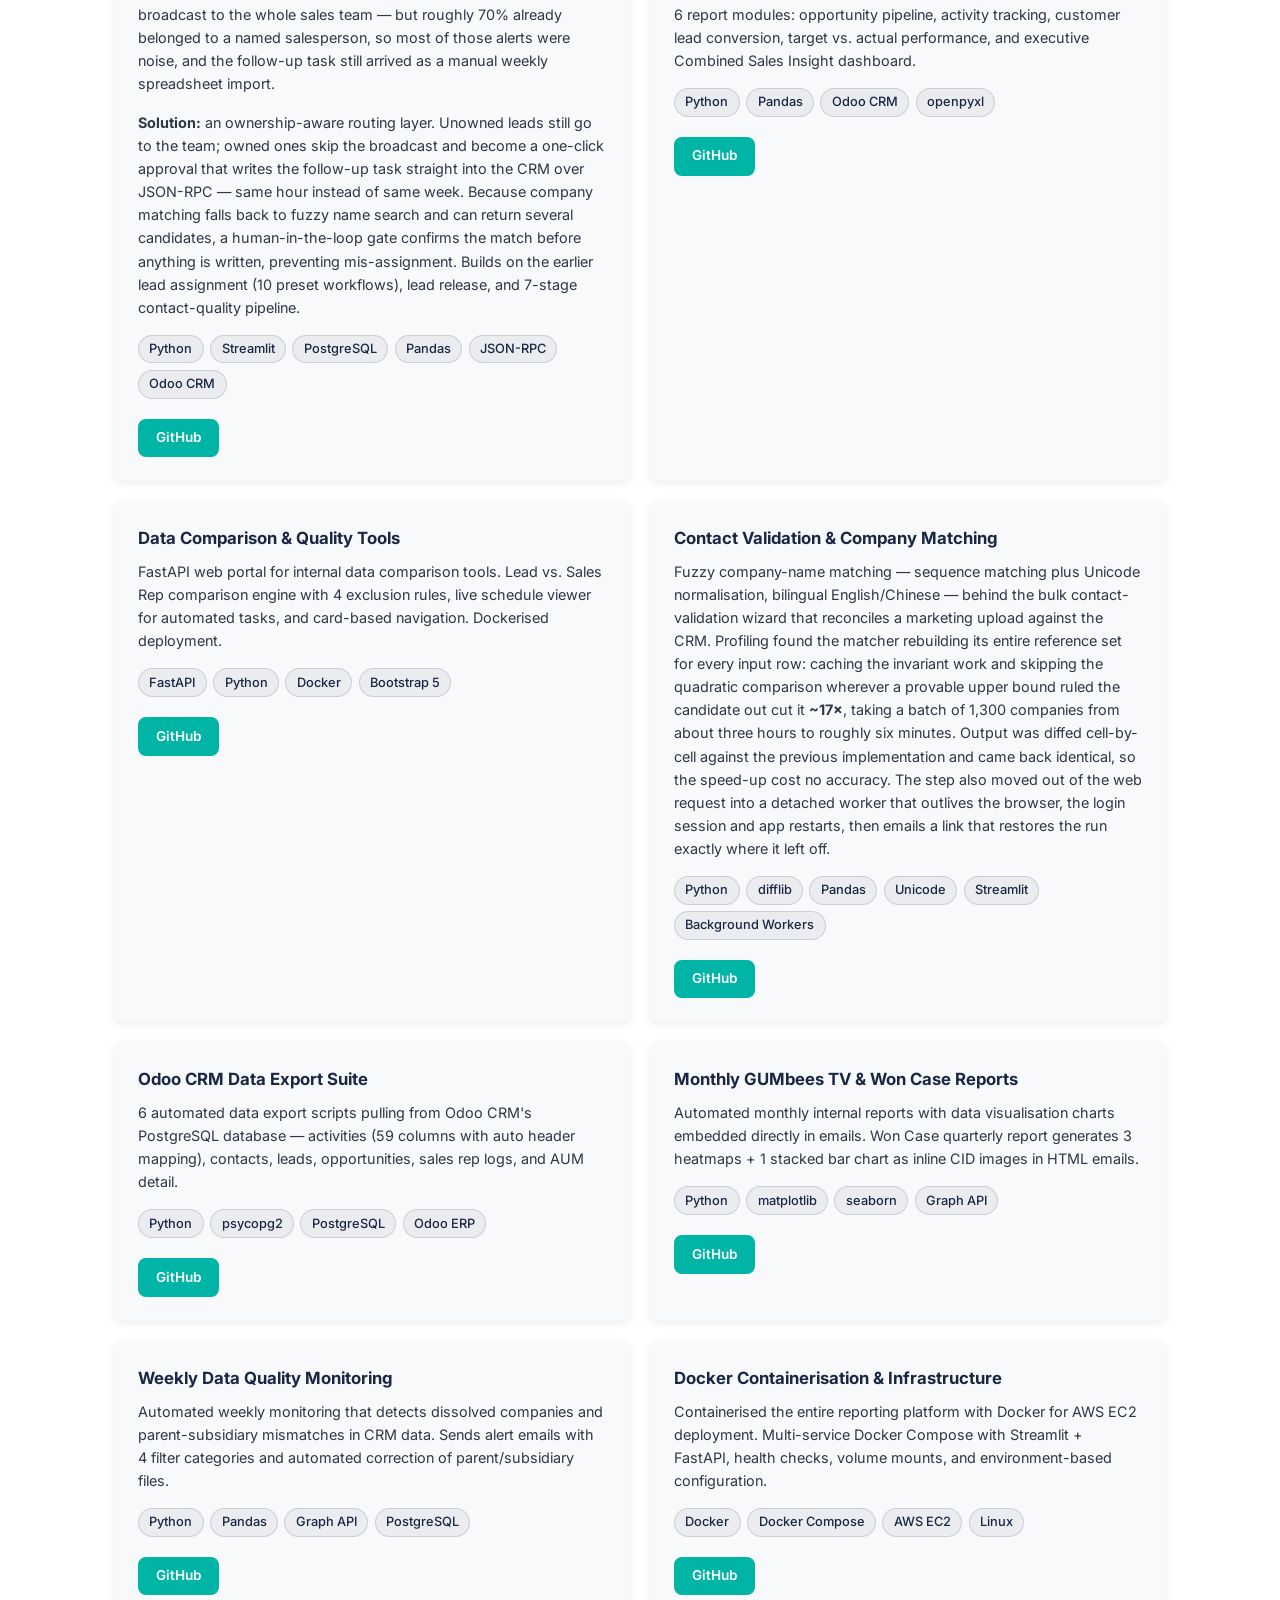
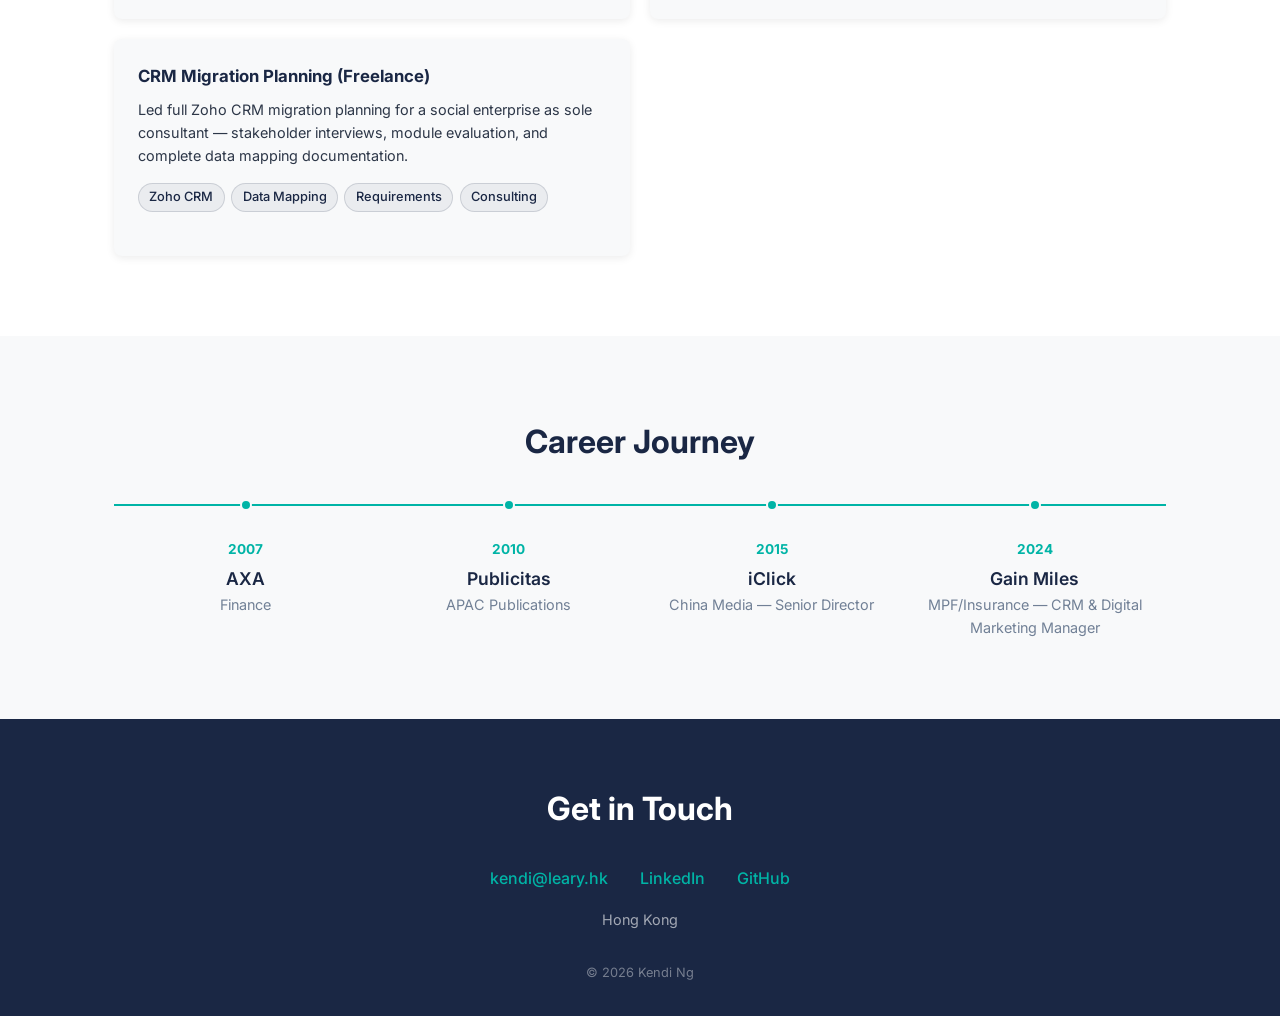
==== commit 477eda45: "Refresh reporting-layer card: write side is file-free too - The card claimed no spreadsheet dependen" ====
--- a/index.html
+++ b/index.html
@@ -453,7 +453,7 @@
           <!-- Portable Reporting Logic Layer (added 2026-07) -->
           <article class="project-card-compact">
             <h4 class="project-title-sm">Portable Reporting Logic Layer</h4>
-            <p class="project-desc">Re-architected CRM reporting into a framework-neutral, unit-tested Python package: each report is a pure function (query + business rules) returning typed data, with automated tests asserting the numbers, consumed by thin UI pages that hold no logic. The same verified logic can be repointed at a future CRM database and reused unchanged — so a platform migration to a new FastAPI + React CRM needs no report re-spec or rewrite. All production reports now run on the package, and in Aug 2026 it fully replaced the legacy Excel-based weekly pipeline: a data-prep runner rebuilt on the package passed a cell-level parity harness (thousands of automated sheet comparisons iterated down to a single benign diff) and cut the weekly prep runtime by ~88%, retiring the Excel workbook round-trips entirely. Completed end to end the same month: the daily source extracts were replaced by direct database pulls (verified cell-identical against the files they replaced), the weekly release flow moved to in-memory hand-offs, and years of archived report workbooks were migrated into the warehouse and served from the internal dashboard — leaving the pipeline with no spreadsheet dependency at any stage.</p>
+            <p class="project-desc">Re-architected CRM reporting into a framework-neutral, unit-tested Python package: each report is a pure function (query + business rules) returning typed data, with automated tests asserting the numbers, consumed by thin UI pages that hold no logic. The same verified logic can be repointed at a future CRM database and reused unchanged — so a platform migration to a new FastAPI + React CRM needs no report re-spec or rewrite. All production reports now run on the package, and in Aug 2026 it fully replaced the legacy Excel-based weekly pipeline: a data-prep runner rebuilt on the package passed a cell-level parity harness (thousands of automated sheet comparisons iterated down to a single benign diff) and cut the weekly prep runtime by ~88%, retiring the Excel workbook round-trips entirely. Completed end to end the same month: the daily source extracts were replaced by direct database pulls (verified cell-identical against the files they replaced), the weekly release flow moved to in-memory hand-offs, and years of archived report workbooks were migrated into the warehouse and served from the internal dashboard — leaving the pipeline with no spreadsheet dependency at any stage. In Sep 2026 the same treatment was applied to the write side: every lead-management tool that used to drop an import workbook on a shared drive now builds it in memory, and the rows it sent are stored in the warehouse and re-exportable from the dashboard — so each run stays auditable while the applications lose their last OS-specific file-path dependency ahead of a move to containers.</p>
             <ul class="project-tech">
               <li class="tech-badge">Python</li>
               <li class="tech-badge">pytest</li>
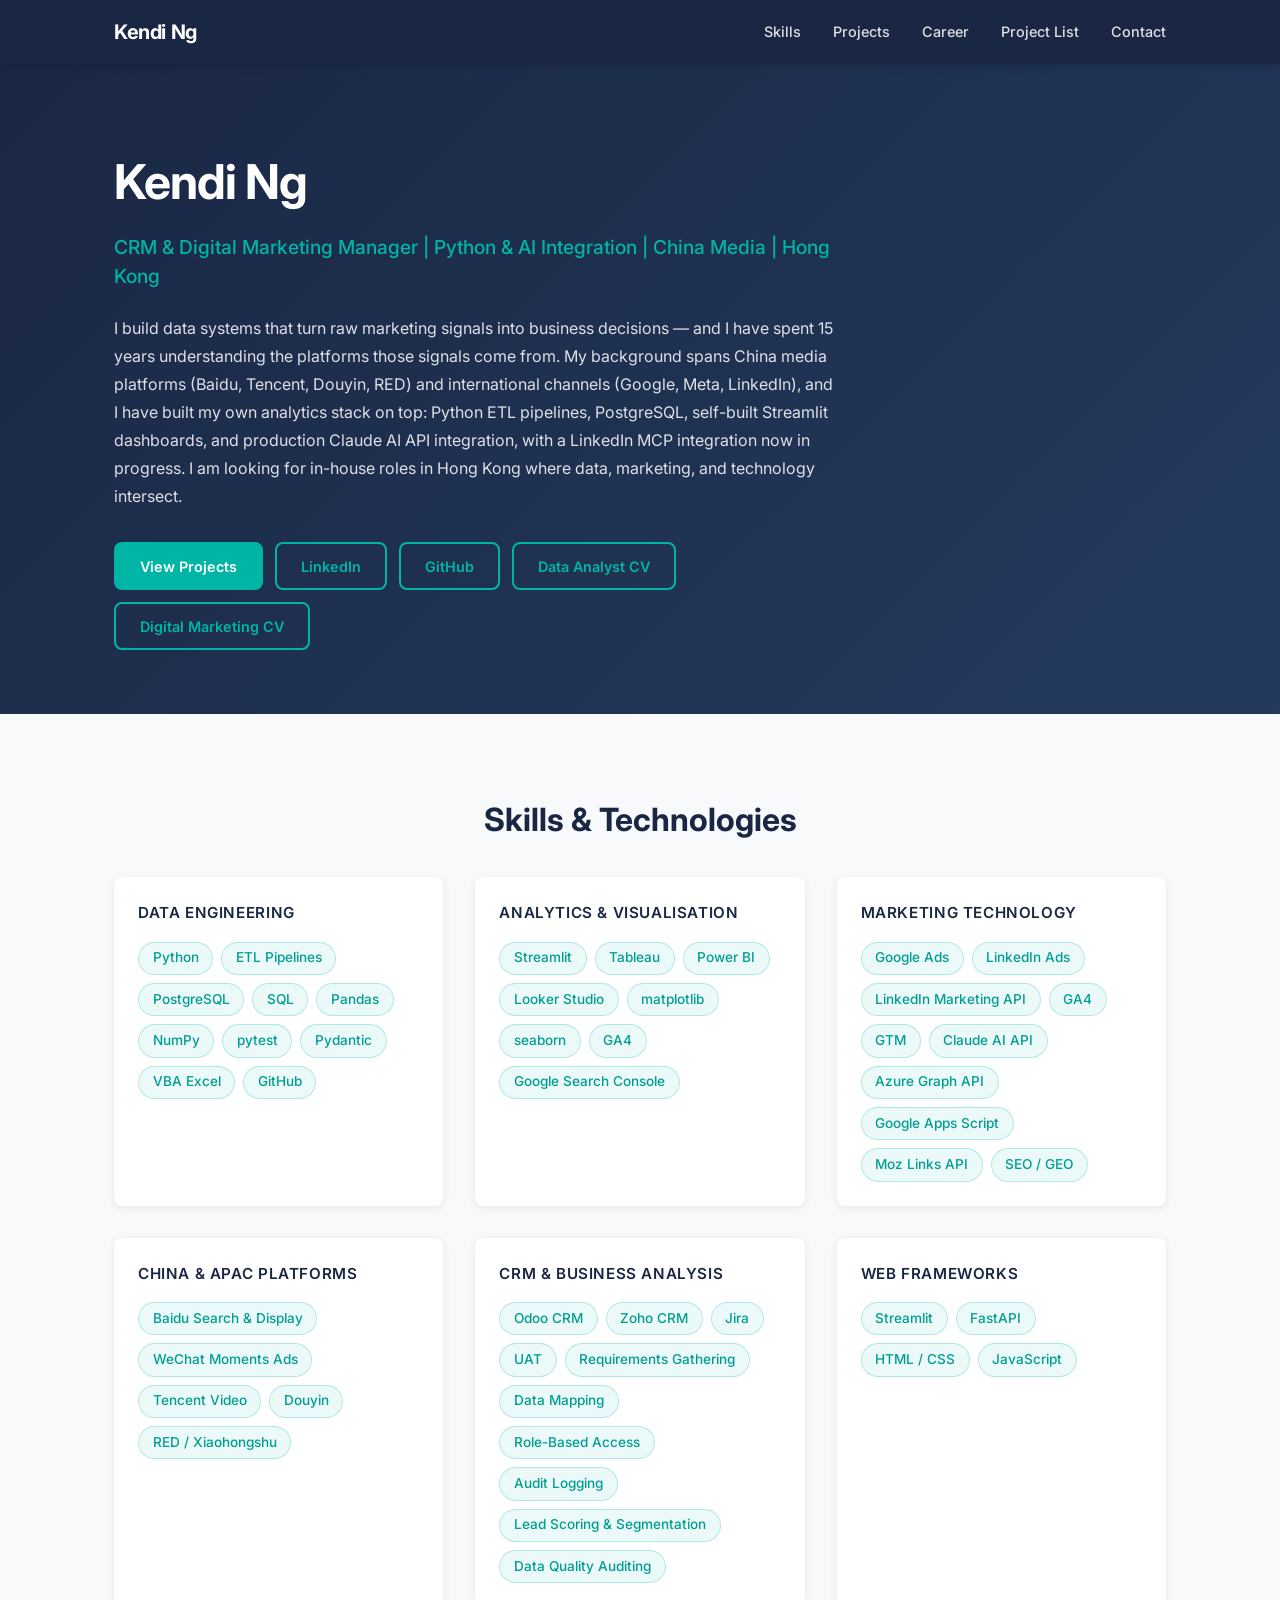
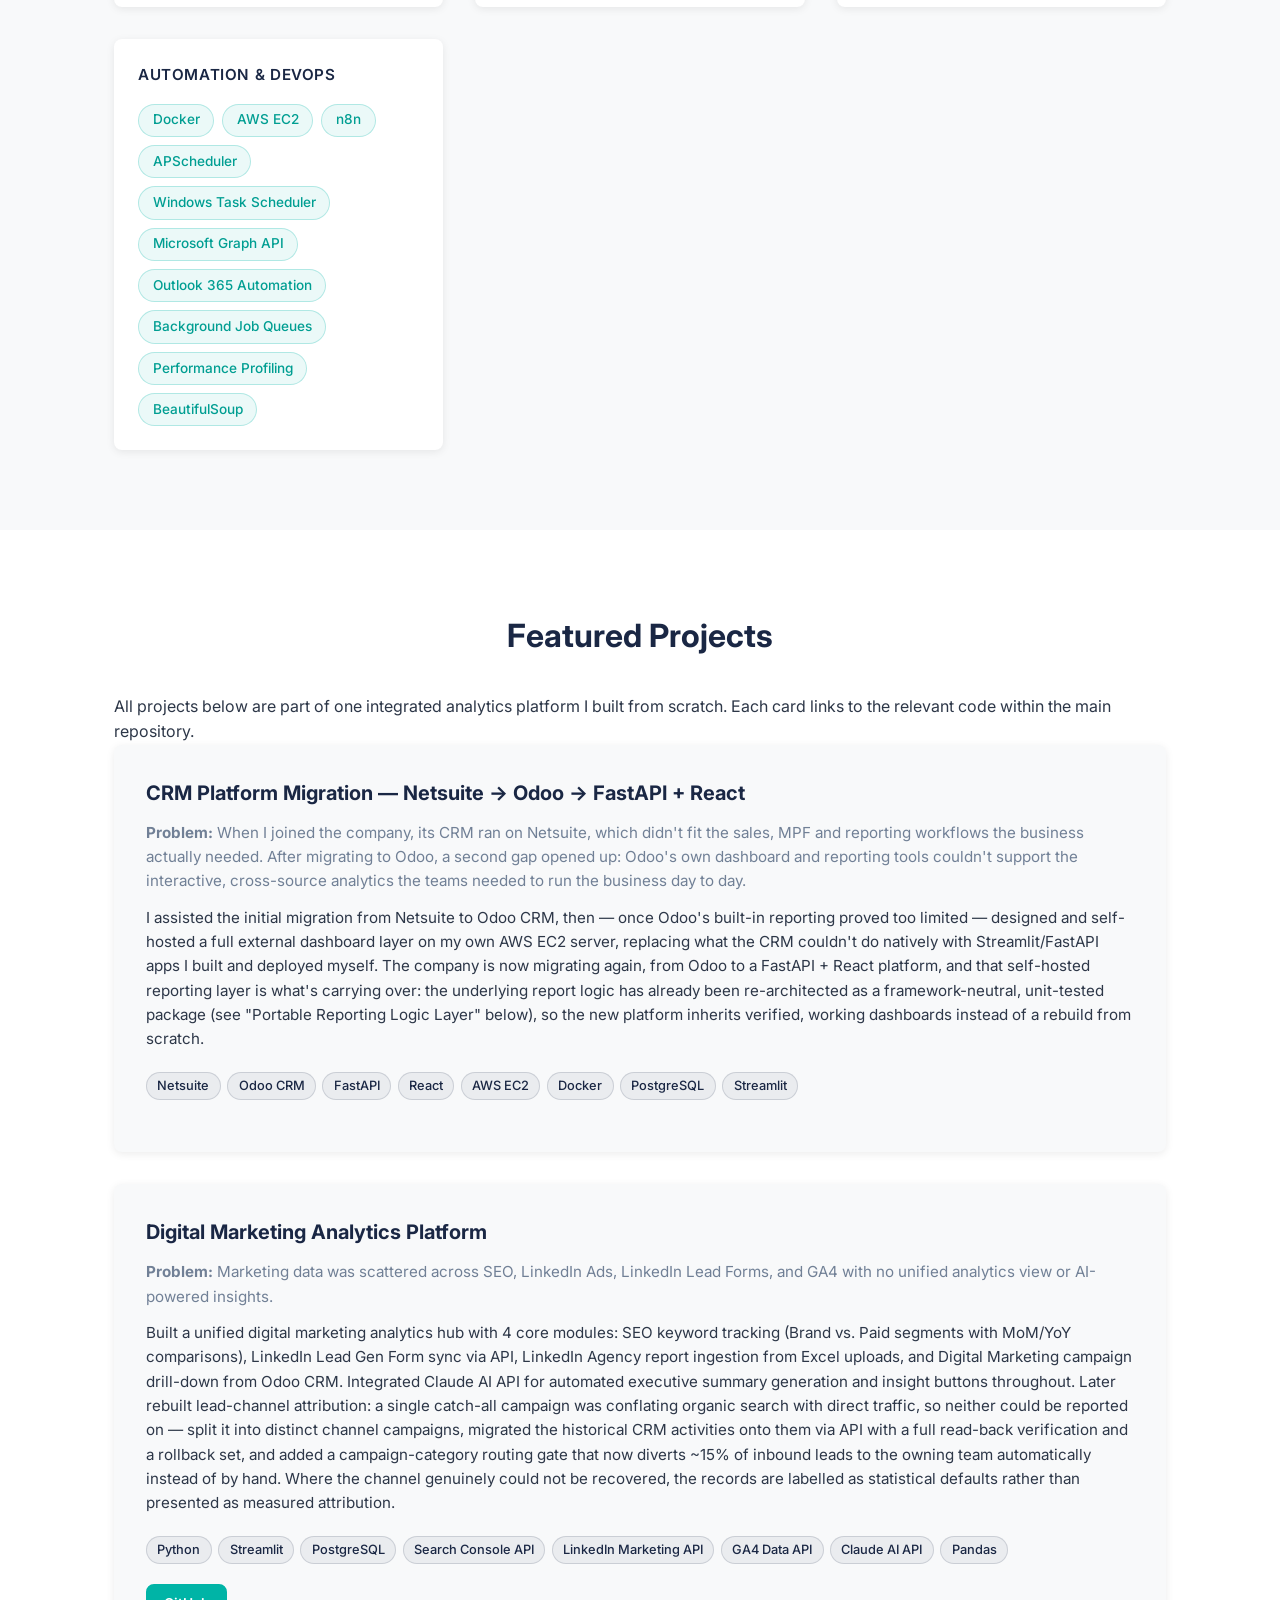
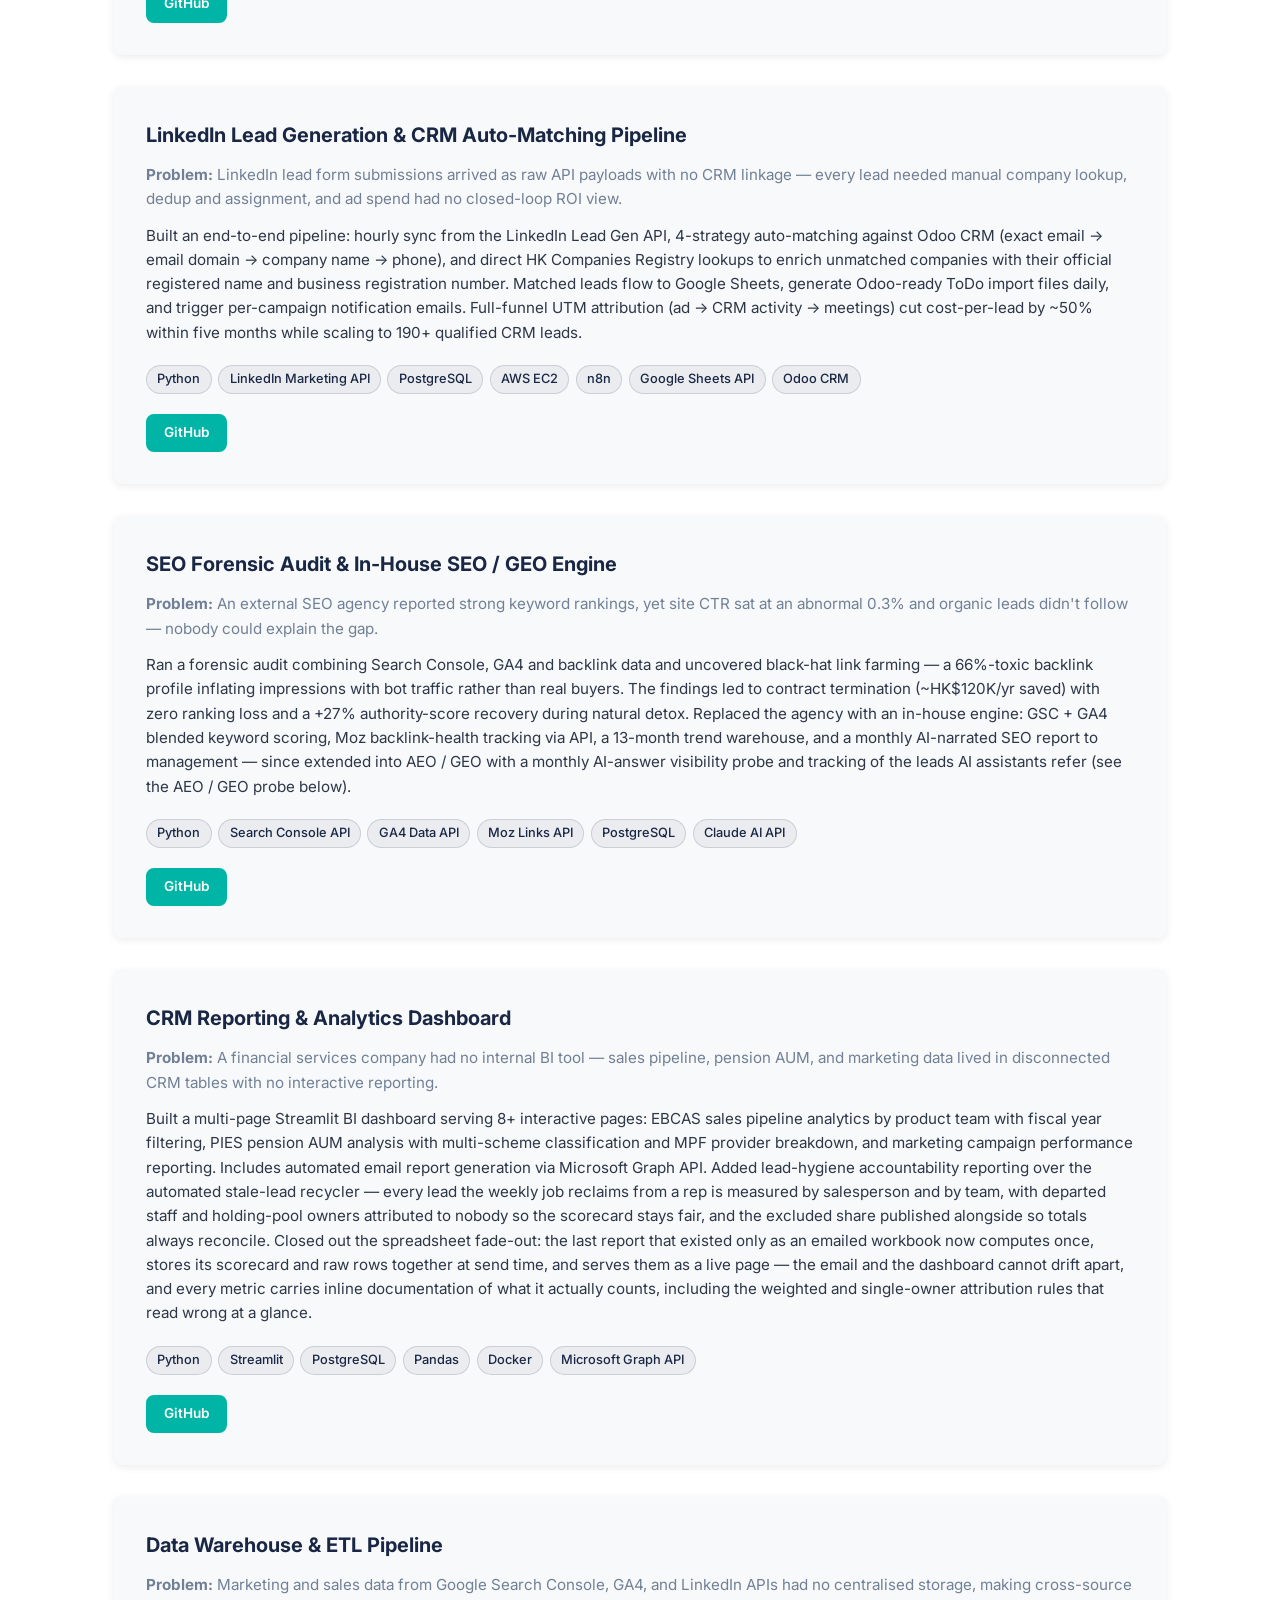
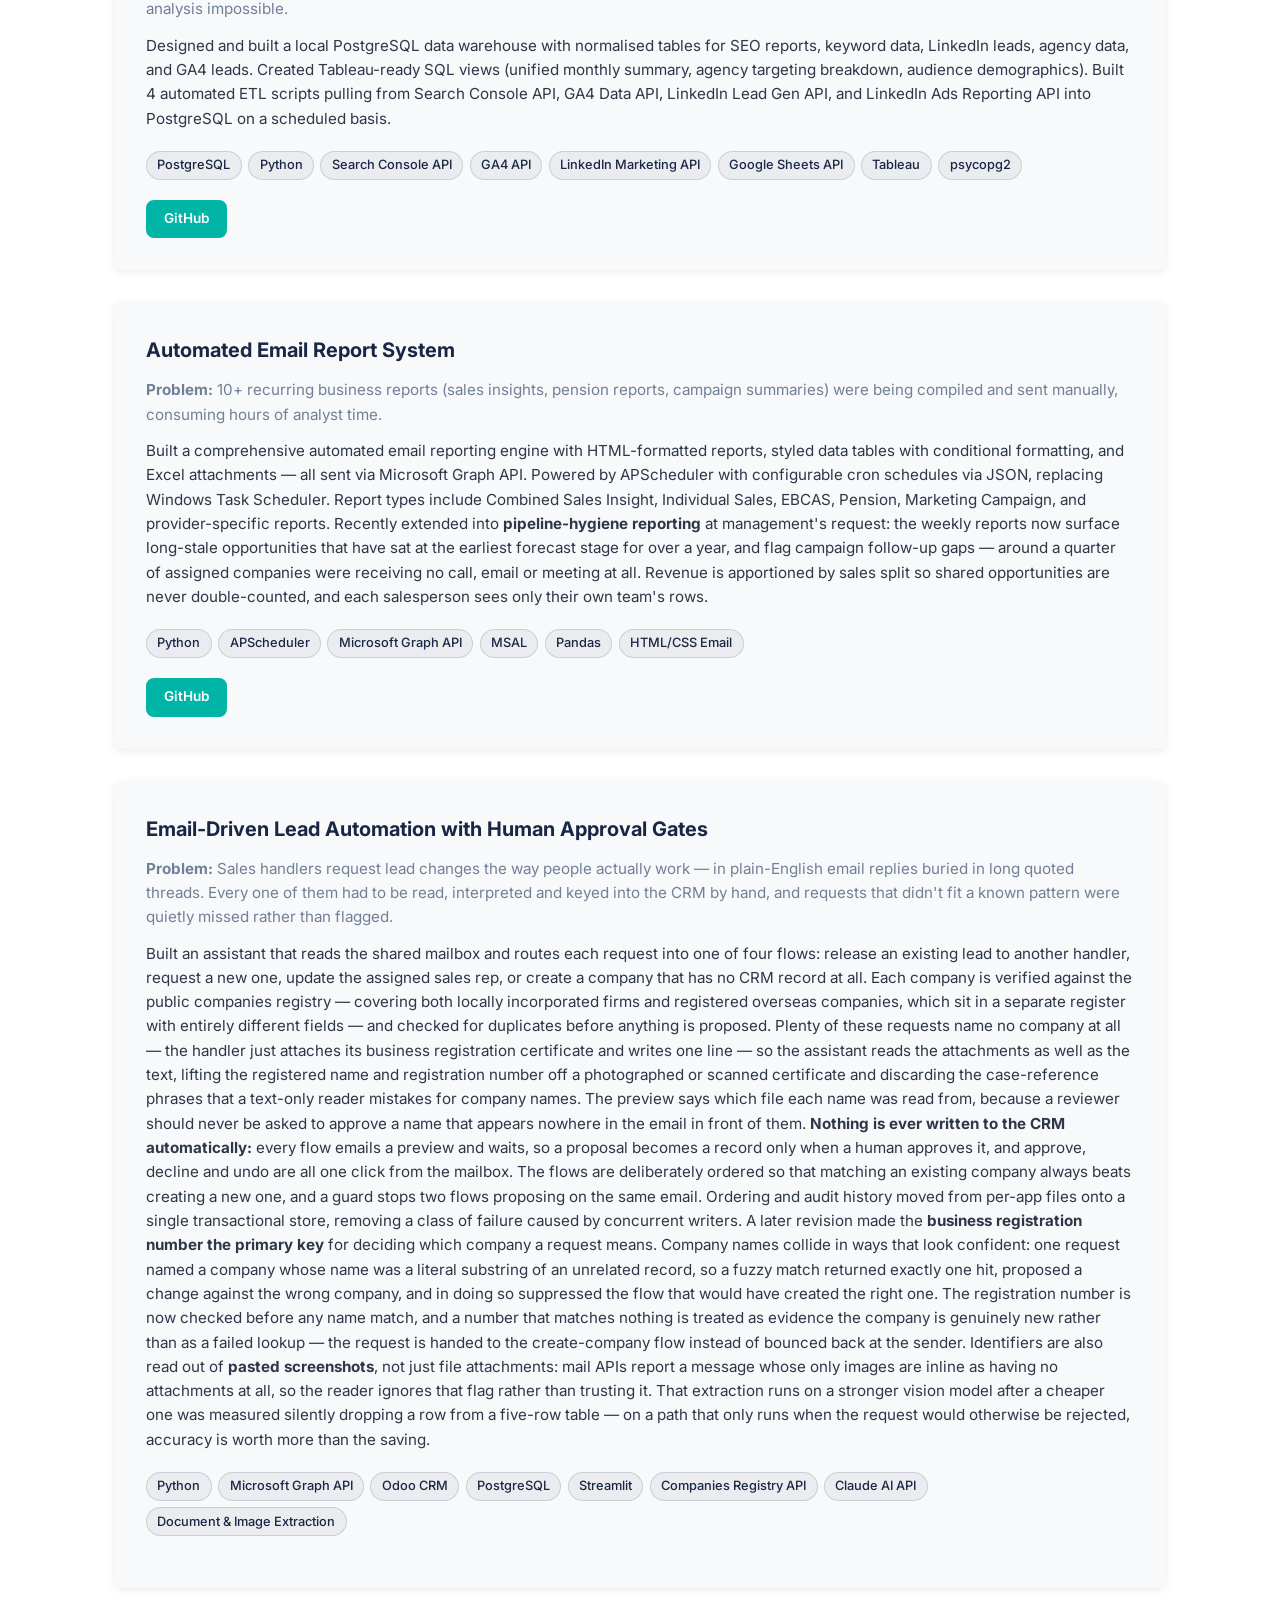
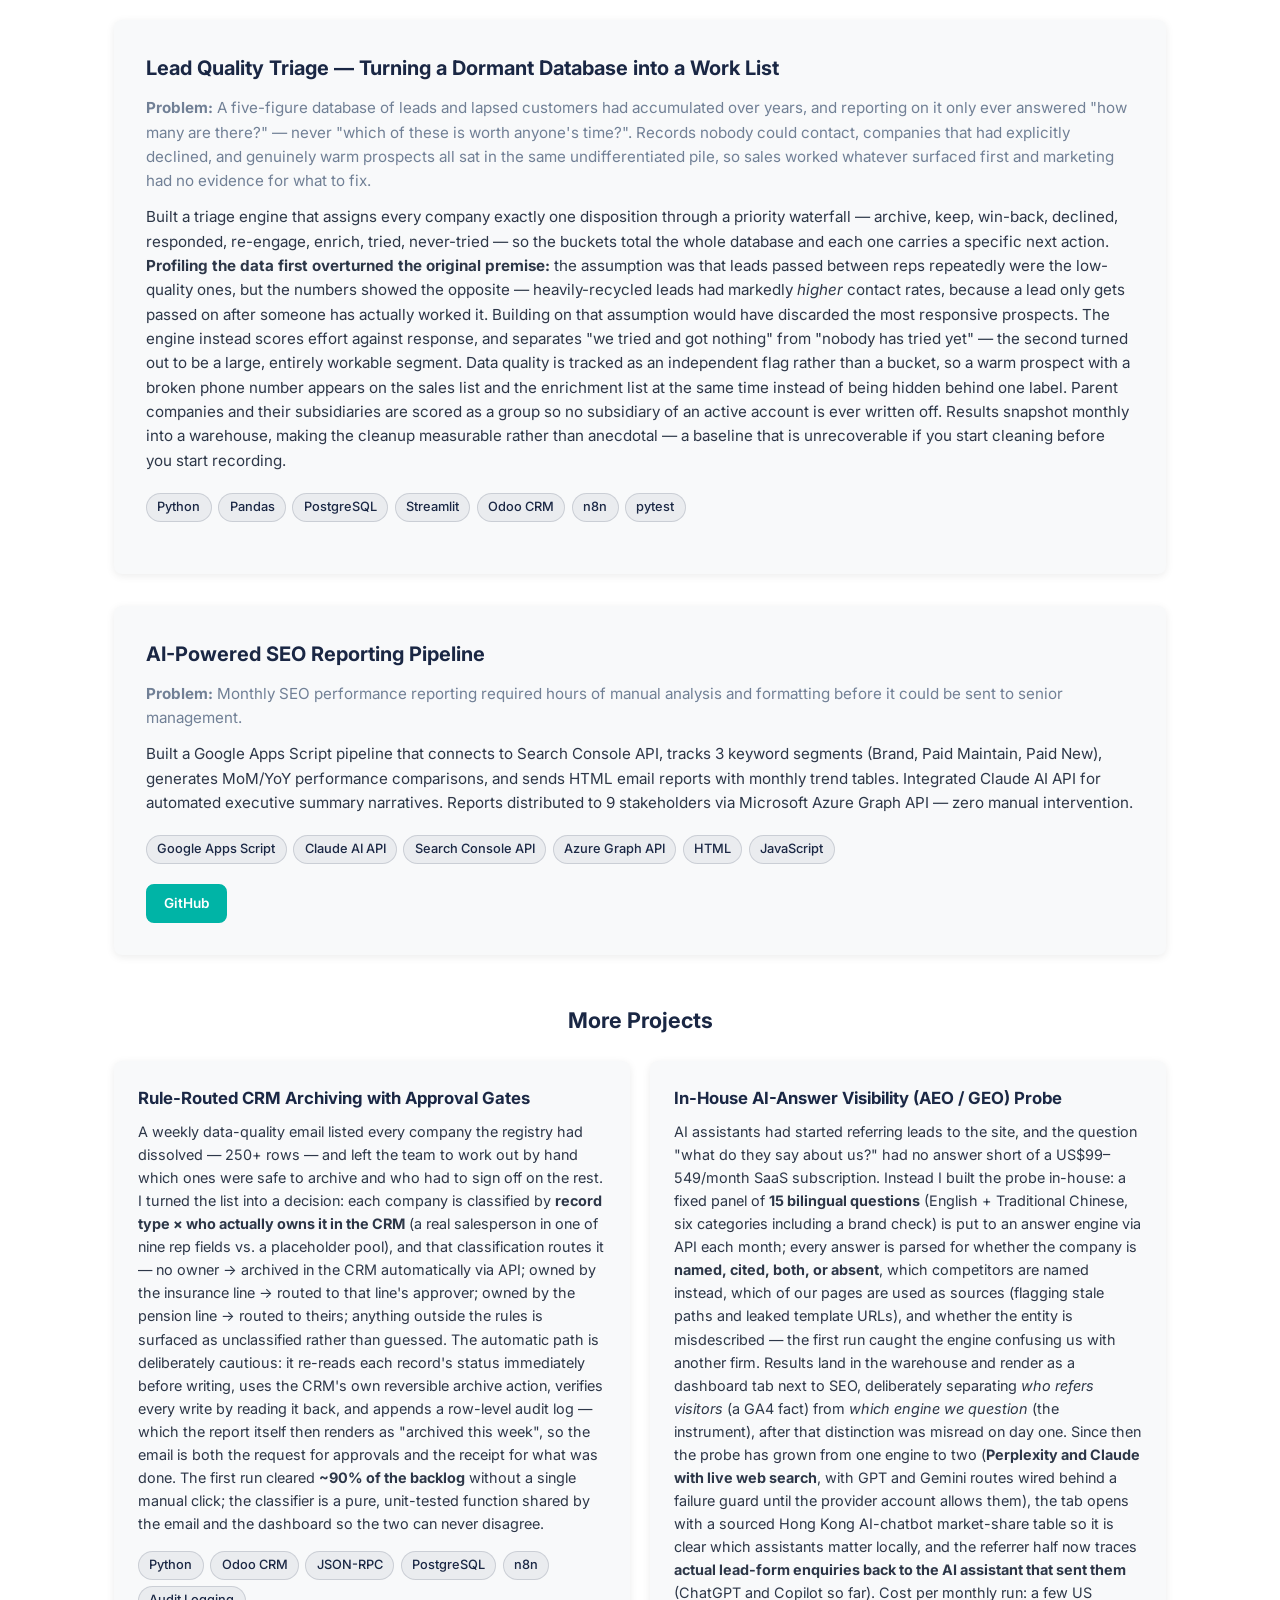
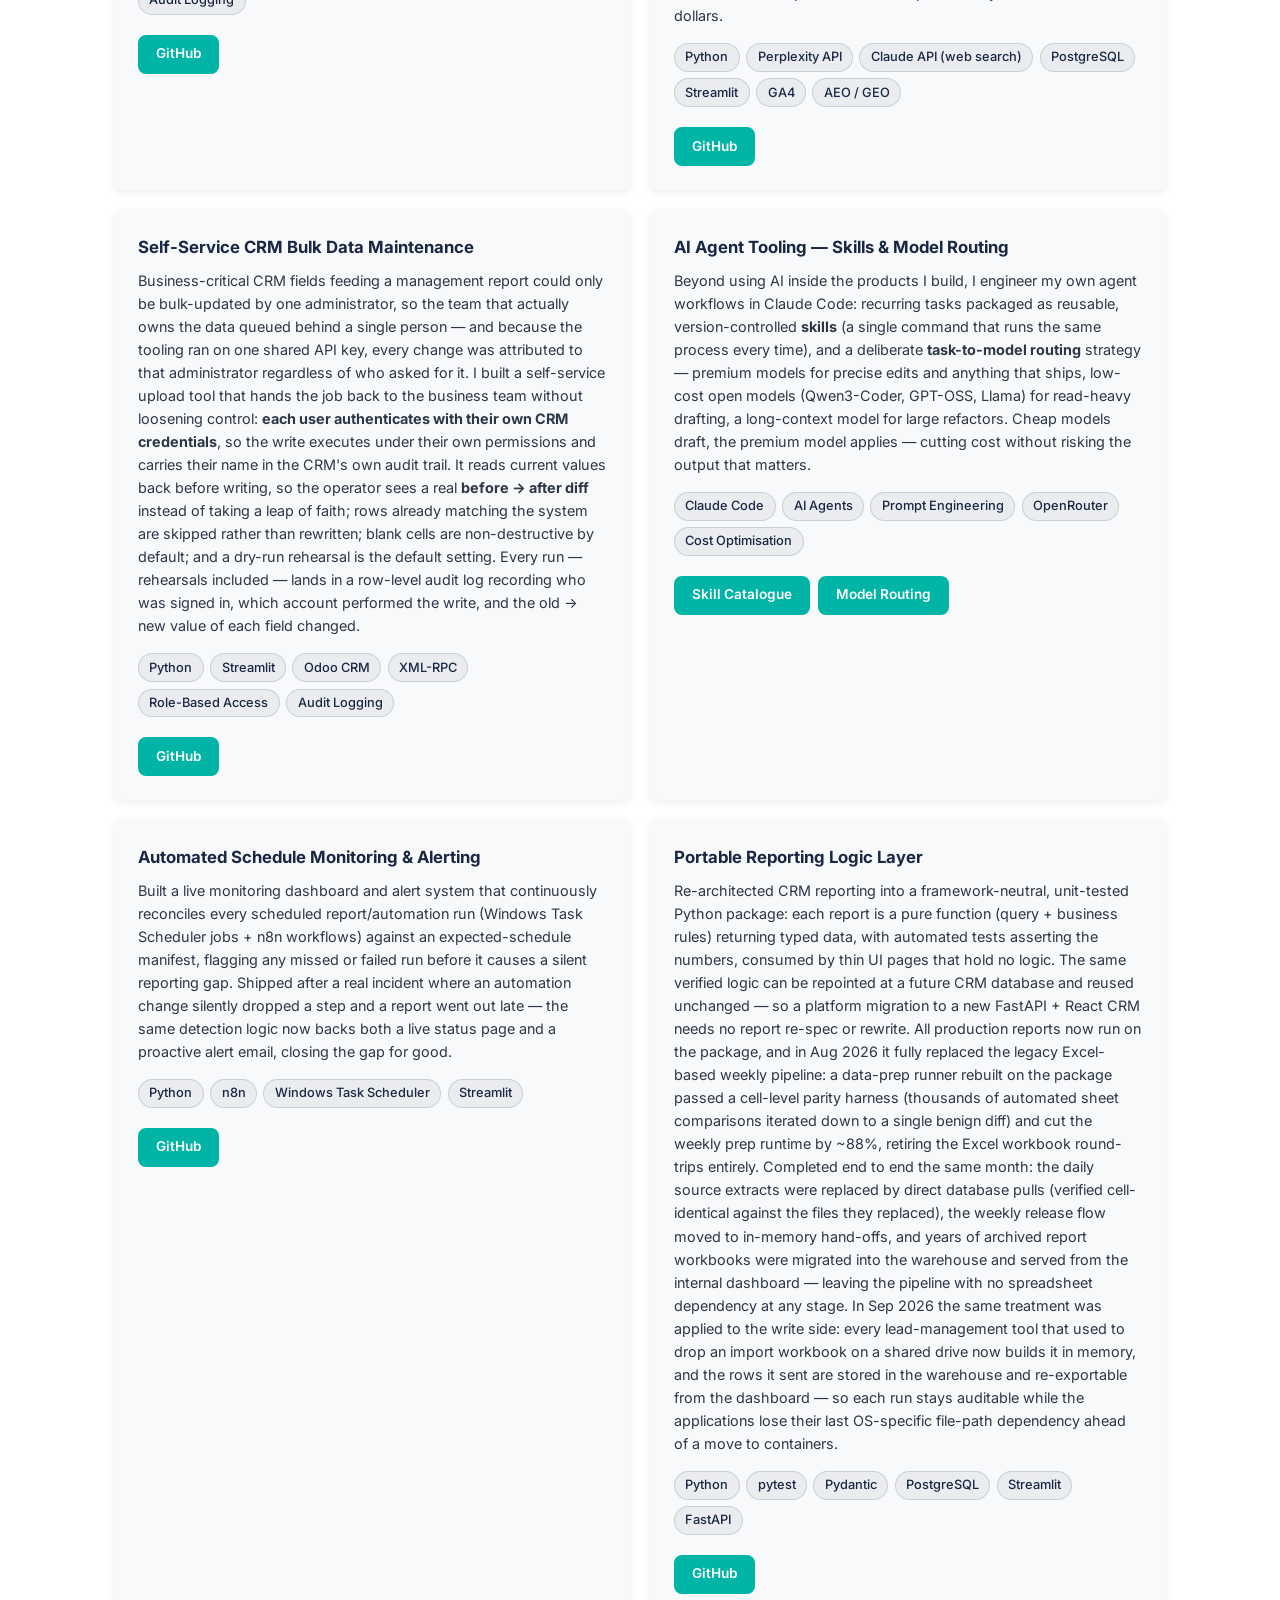
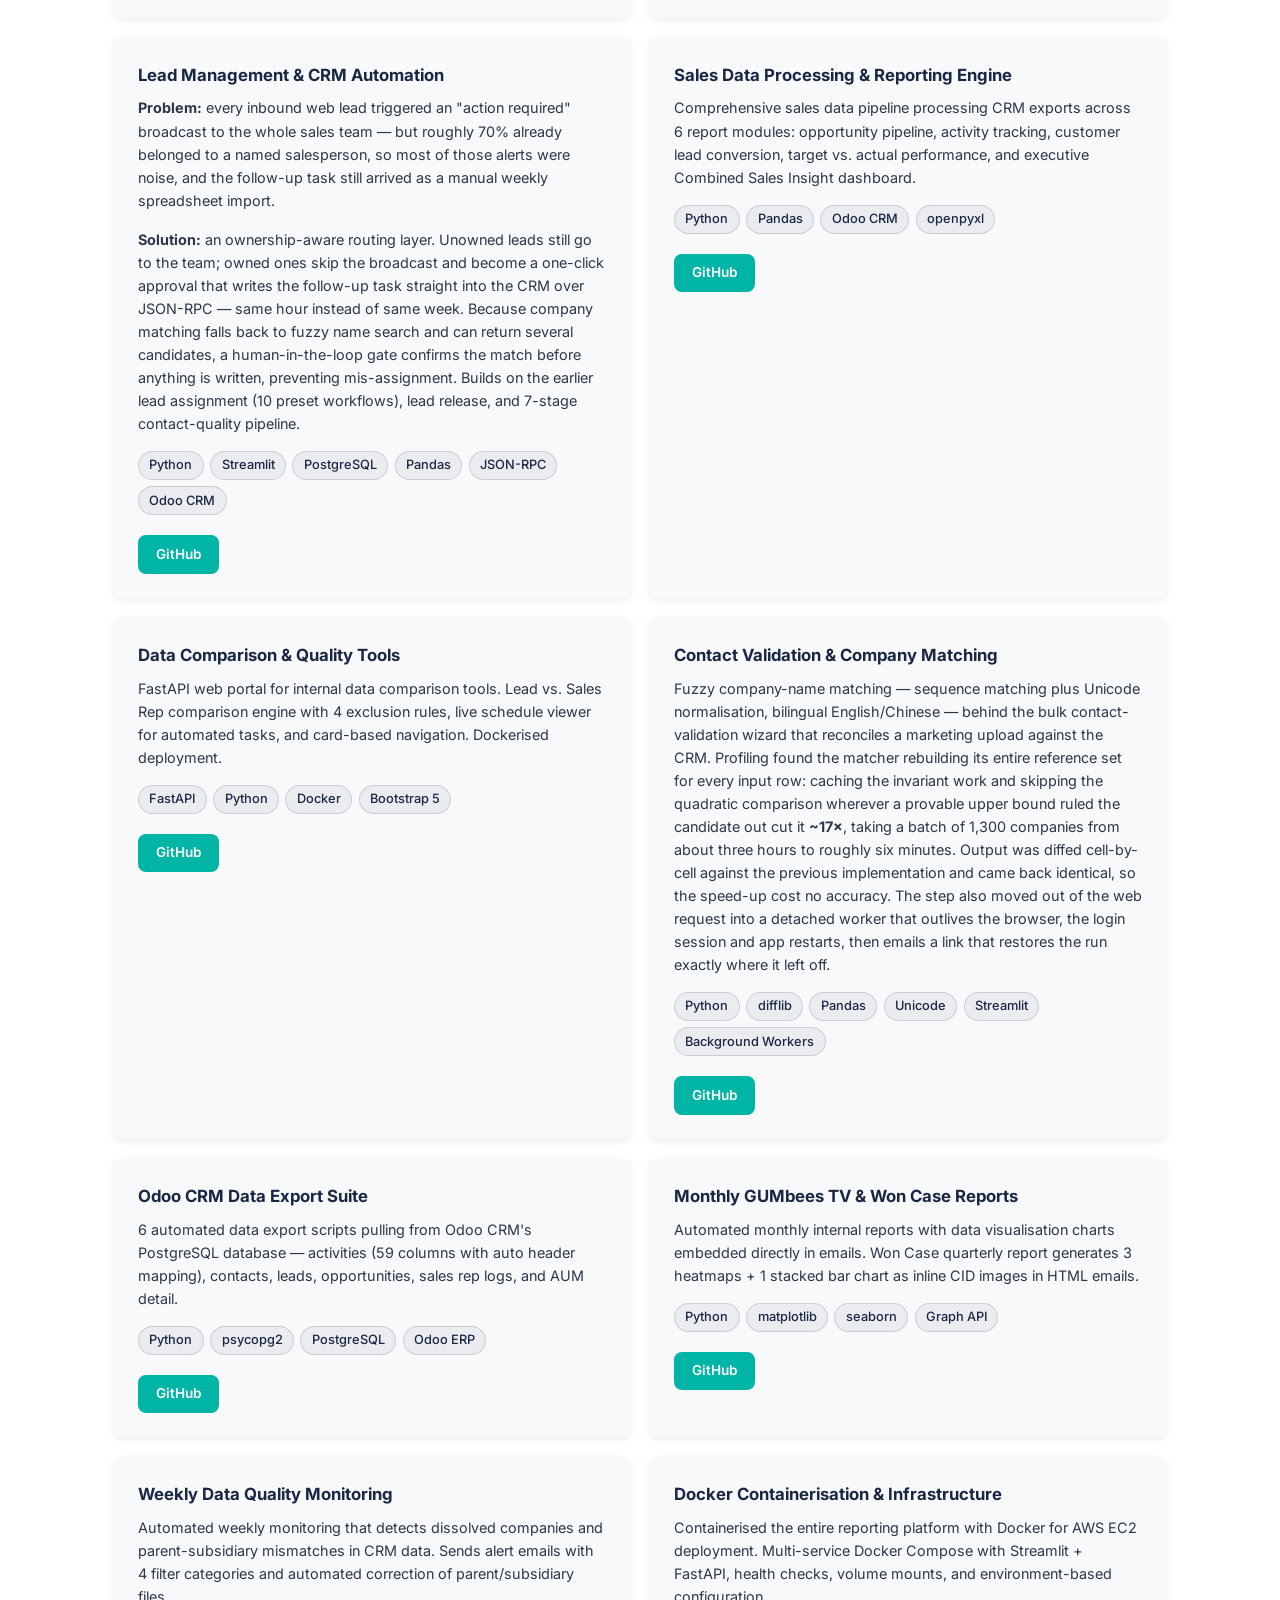
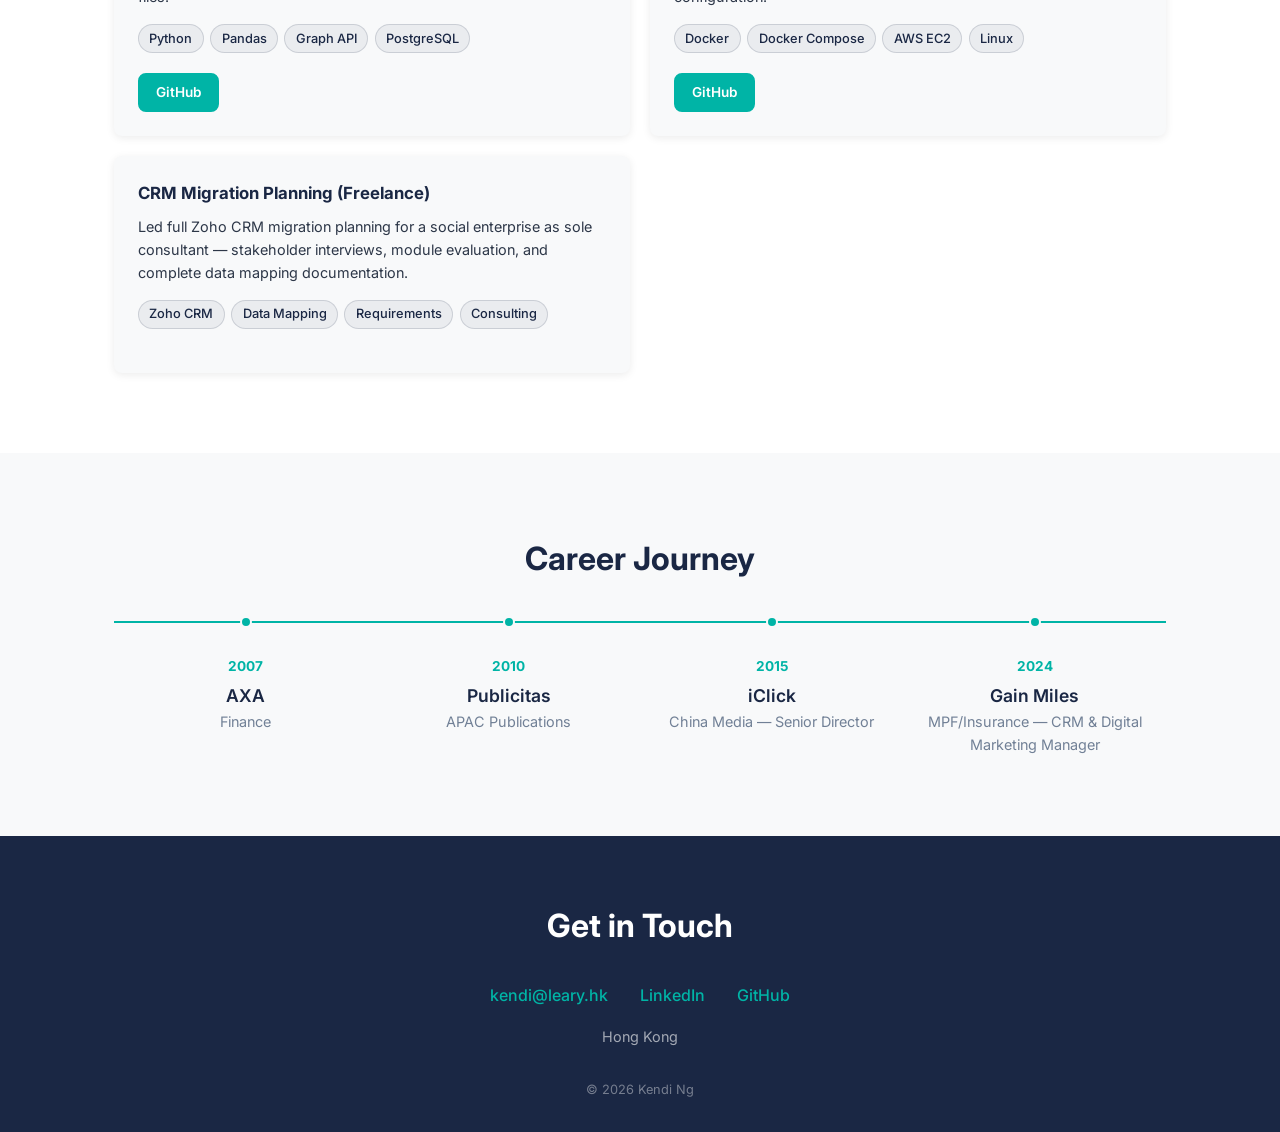
==== commit 55b3219b: "AEO/GEO probe: second engine, HK landscape table, AI-referred leads The probe card still described t" ====
--- a/index.html
+++ b/index.html
@@ -235,7 +235,7 @@
             <div class="project-card-body">
               <h3 class="project-title">SEO Forensic Audit &amp; In-House SEO / GEO Engine</h3>
               <p class="project-problem"><strong>Problem:</strong> An external SEO agency reported strong keyword rankings, yet site CTR sat at an abnormal 0.3% and organic leads didn't follow — nobody could explain the gap.</p>
-              <p class="project-solution">Ran a forensic audit combining Search Console, GA4 and backlink data and uncovered black-hat link farming — a 66%-toxic backlink profile inflating impressions with bot traffic rather than real buyers. The findings led to contract termination (~HK$120K/yr saved) with zero ranking loss and a +27% authority-score recovery during natural detox. Replaced the agency with an in-house engine: GSC + GA4 blended keyword scoring, Moz backlink-health tracking via API, a 13-month trend warehouse, and a monthly AI-narrated SEO report to management — now extending into GEO (AI-search visibility on ChatGPT / Perplexity / AI Overviews).</p>
+              <p class="project-solution">Ran a forensic audit combining Search Console, GA4 and backlink data and uncovered black-hat link farming — a 66%-toxic backlink profile inflating impressions with bot traffic rather than real buyers. The findings led to contract termination (~HK$120K/yr saved) with zero ranking loss and a +27% authority-score recovery during natural detox. Replaced the agency with an in-house engine: GSC + GA4 blended keyword scoring, Moz backlink-health tracking via API, a 13-month trend warehouse, and a monthly AI-narrated SEO report to management — since extended into AEO / GEO with a monthly AI-answer visibility probe and tracking of the leads AI assistants refer (see the AEO / GEO probe below).</p>
               <ul class="project-tech">
                 <li class="tech-badge">Python</li>
                 <li class="tech-badge">Search Console API</li>
@@ -393,10 +393,11 @@
           <!-- In-house AEO / GEO visibility probe (added 2026-08) -->
           <article class="project-card-compact">
             <h4 class="project-title-sm">In-House AI-Answer Visibility (AEO / GEO) Probe</h4>
-            <p class="project-desc">AI assistants had started referring leads to the site, and the question "what do they say about us?" had no answer short of a US$99&ndash;549/month SaaS subscription. Instead I built the probe in-house: a fixed panel of <strong>15 bilingual questions</strong> (English + Traditional Chinese, six categories including a brand check) is put to an answer engine via API each month; every answer is parsed for whether the company is <strong>named, cited, both, or absent</strong>, which competitors are named instead, which of our pages are used as sources (flagging stale paths and leaked template URLs), and whether the entity is misdescribed &mdash; the first run caught the engine confusing us with another firm. Results land in the warehouse and render as a dashboard tab next to SEO, deliberately separating <em>who refers visitors</em> (a GA4 fact) from <em>which engine we question</em> (the instrument), after that distinction was misread on day one. Cost per monthly run: cents.</p>
+            <p class="project-desc">AI assistants had started referring leads to the site, and the question "what do they say about us?" had no answer short of a US$99&ndash;549/month SaaS subscription. Instead I built the probe in-house: a fixed panel of <strong>15 bilingual questions</strong> (English + Traditional Chinese, six categories including a brand check) is put to an answer engine via API each month; every answer is parsed for whether the company is <strong>named, cited, both, or absent</strong>, which competitors are named instead, which of our pages are used as sources (flagging stale paths and leaked template URLs), and whether the entity is misdescribed &mdash; the first run caught the engine confusing us with another firm. Results land in the warehouse and render as a dashboard tab next to SEO, deliberately separating <em>who refers visitors</em> (a GA4 fact) from <em>which engine we question</em> (the instrument), after that distinction was misread on day one. Since then the probe has grown from one engine to two (<strong>Perplexity and Claude with live web search</strong>, with GPT and Gemini routes wired behind a failure guard until the provider account allows them), the tab opens with a sourced Hong Kong AI-chatbot market-share table so it is clear which assistants matter locally, and the referrer half now traces <strong>actual lead-form enquiries back to the AI assistant that sent them</strong> (ChatGPT and Copilot so far). Cost per monthly run: a few US dollars.</p>
             <ul class="project-tech">
               <li class="tech-badge">Python</li>
               <li class="tech-badge">Perplexity API</li>
+              <li class="tech-badge">Claude API (web search)</li>
               <li class="tech-badge">PostgreSQL</li>
               <li class="tech-badge">Streamlit</li>
               <li class="tech-badge">GA4</li>
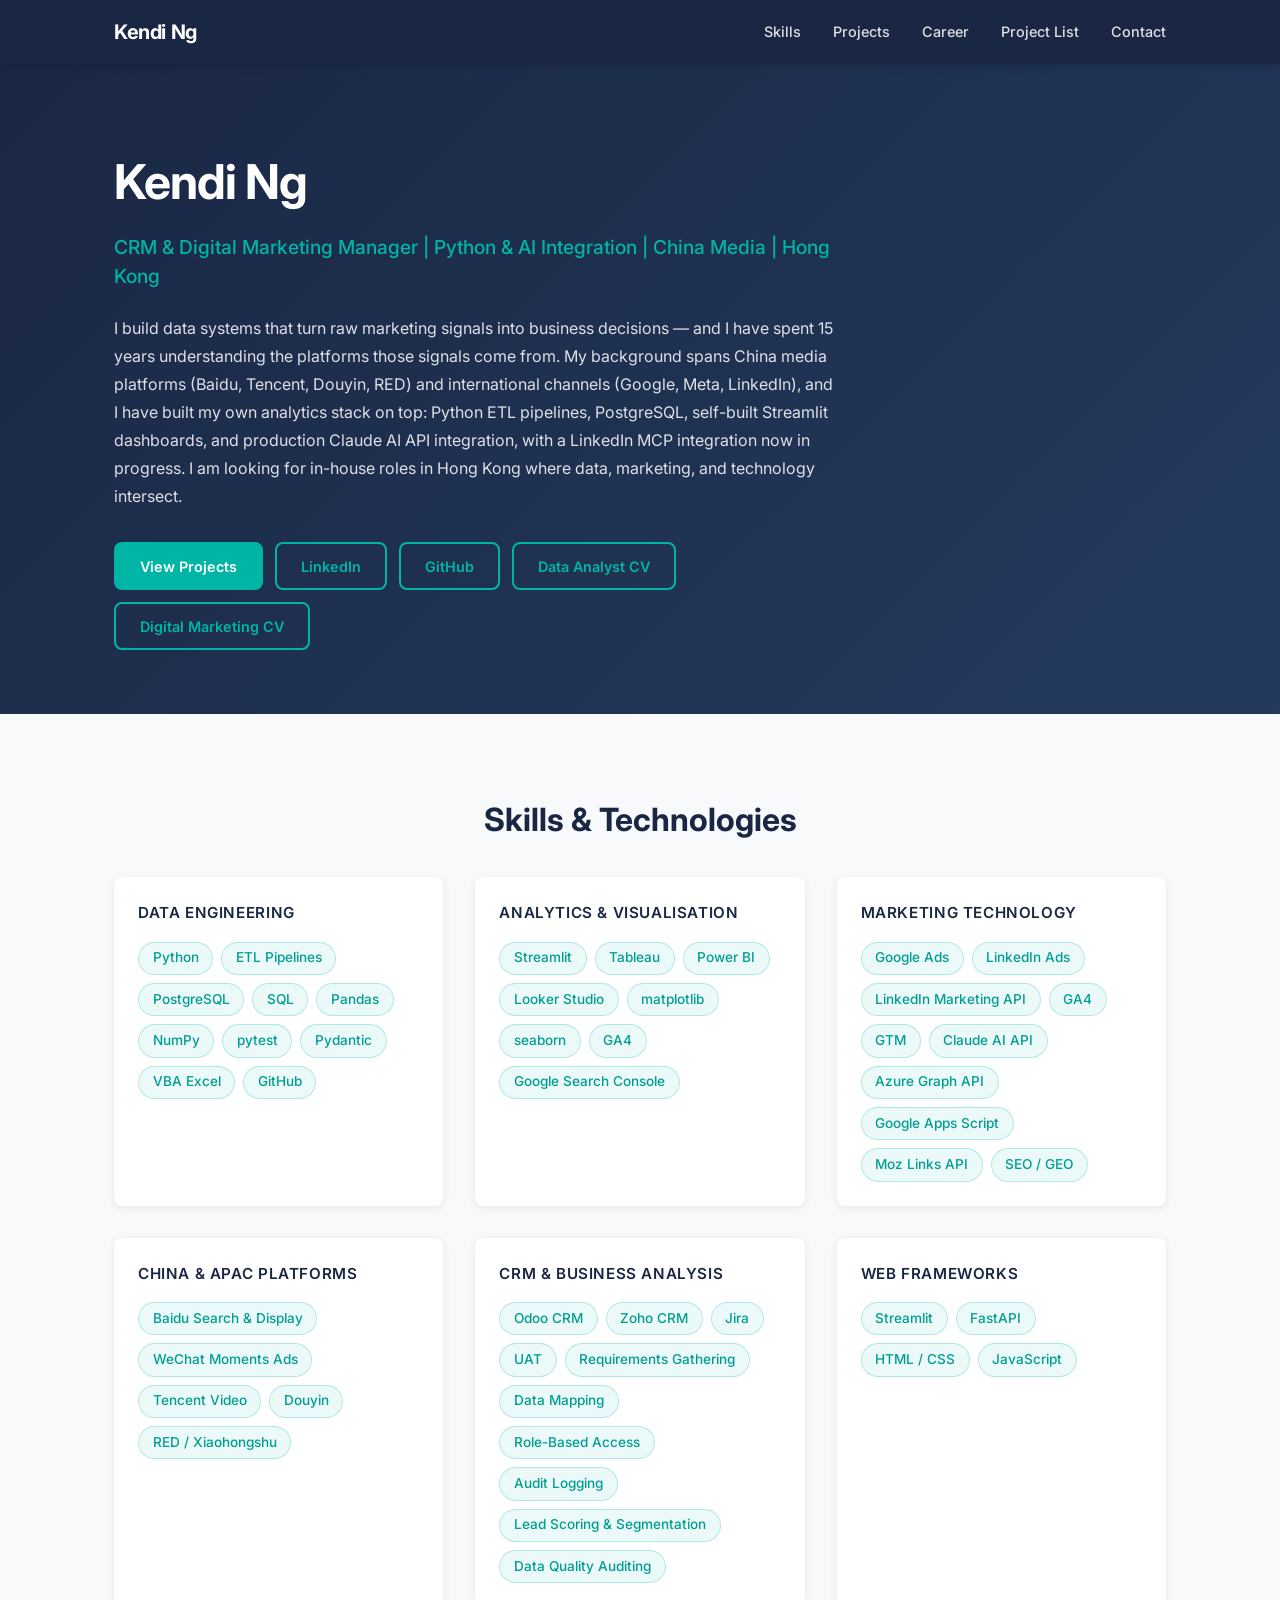
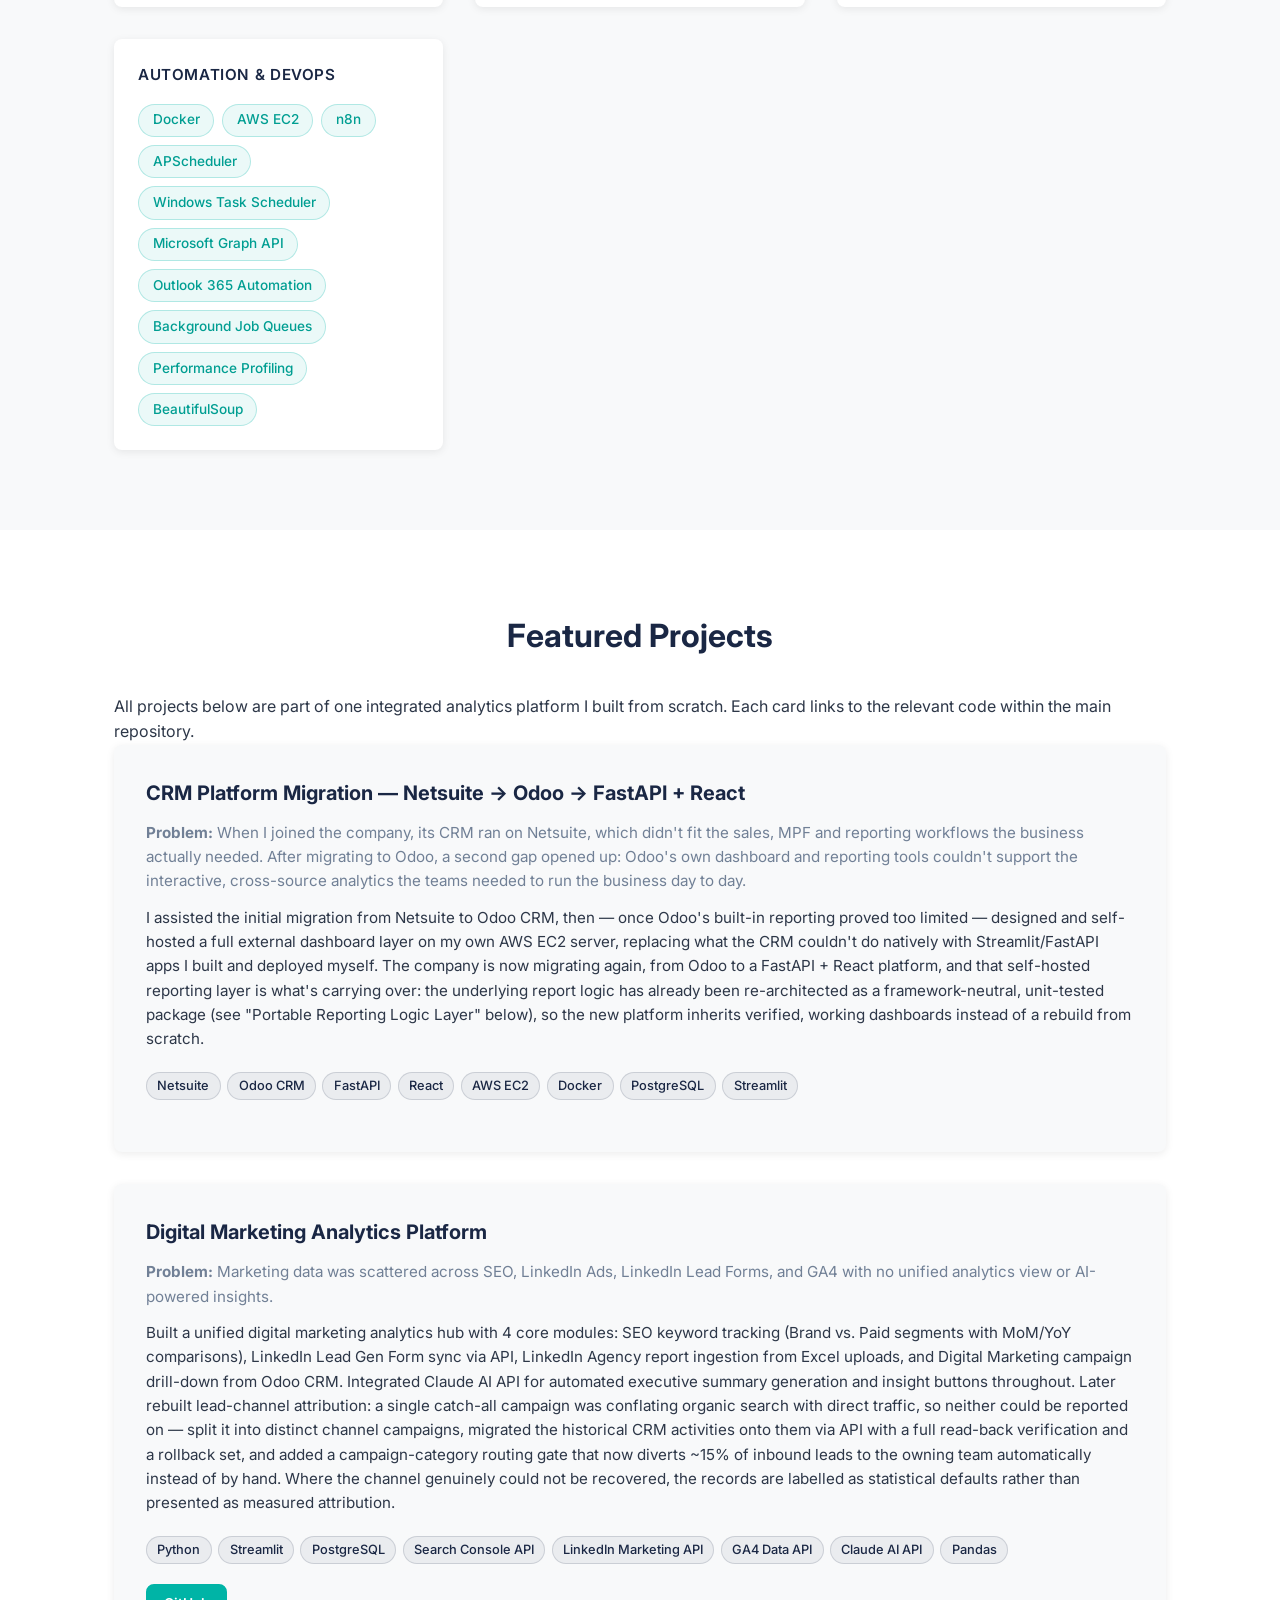
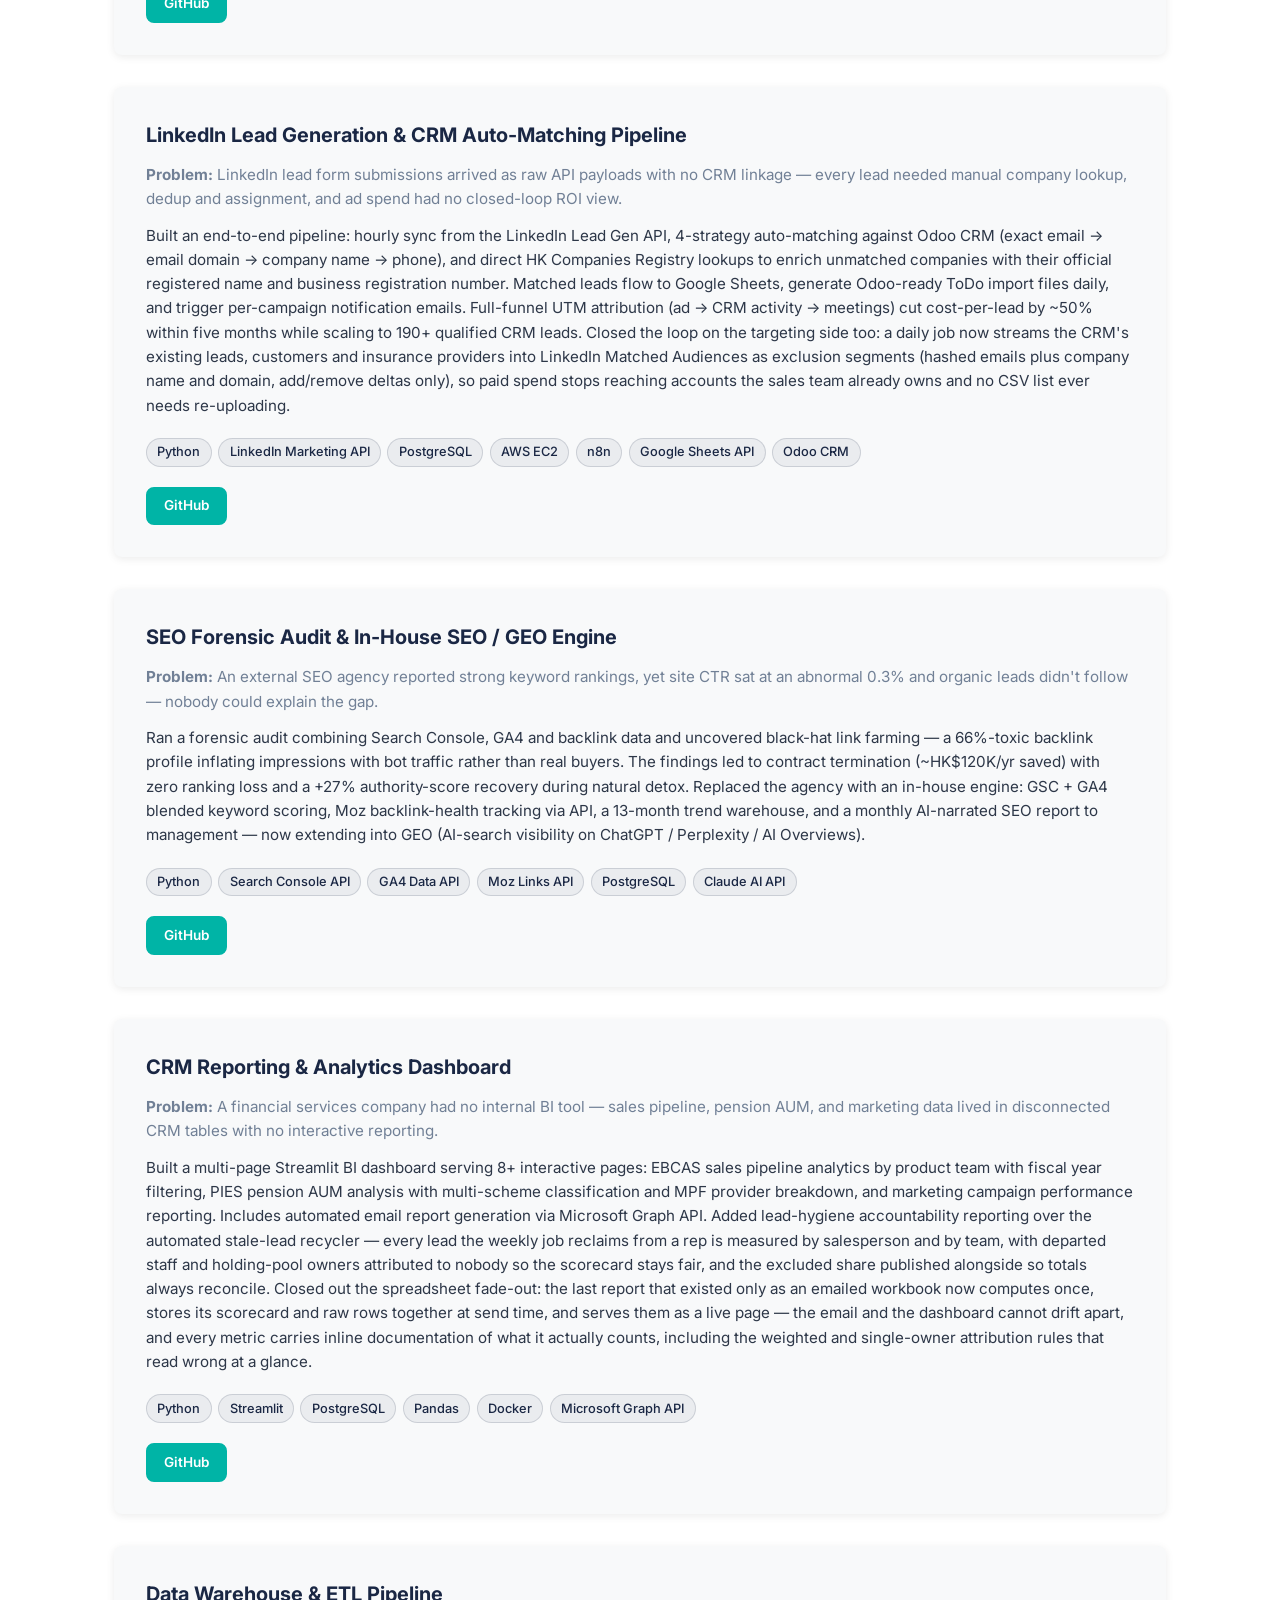
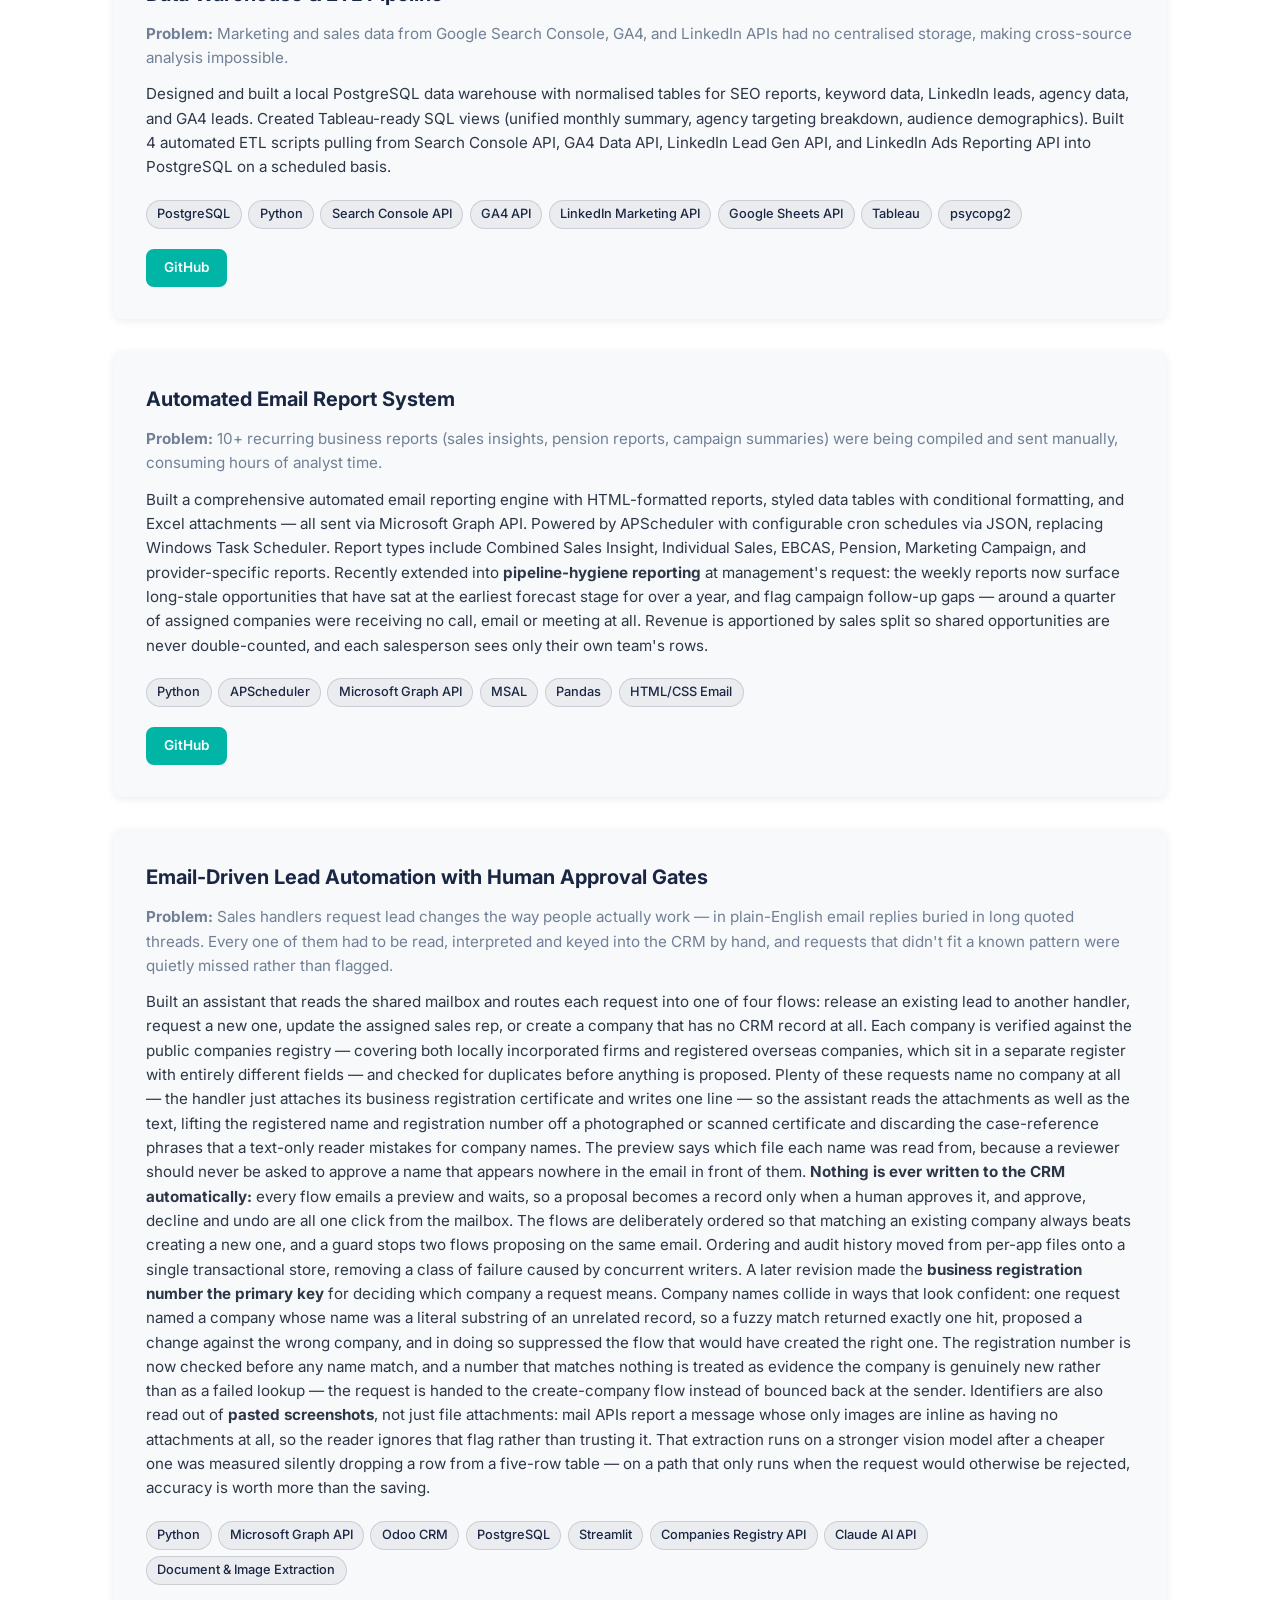
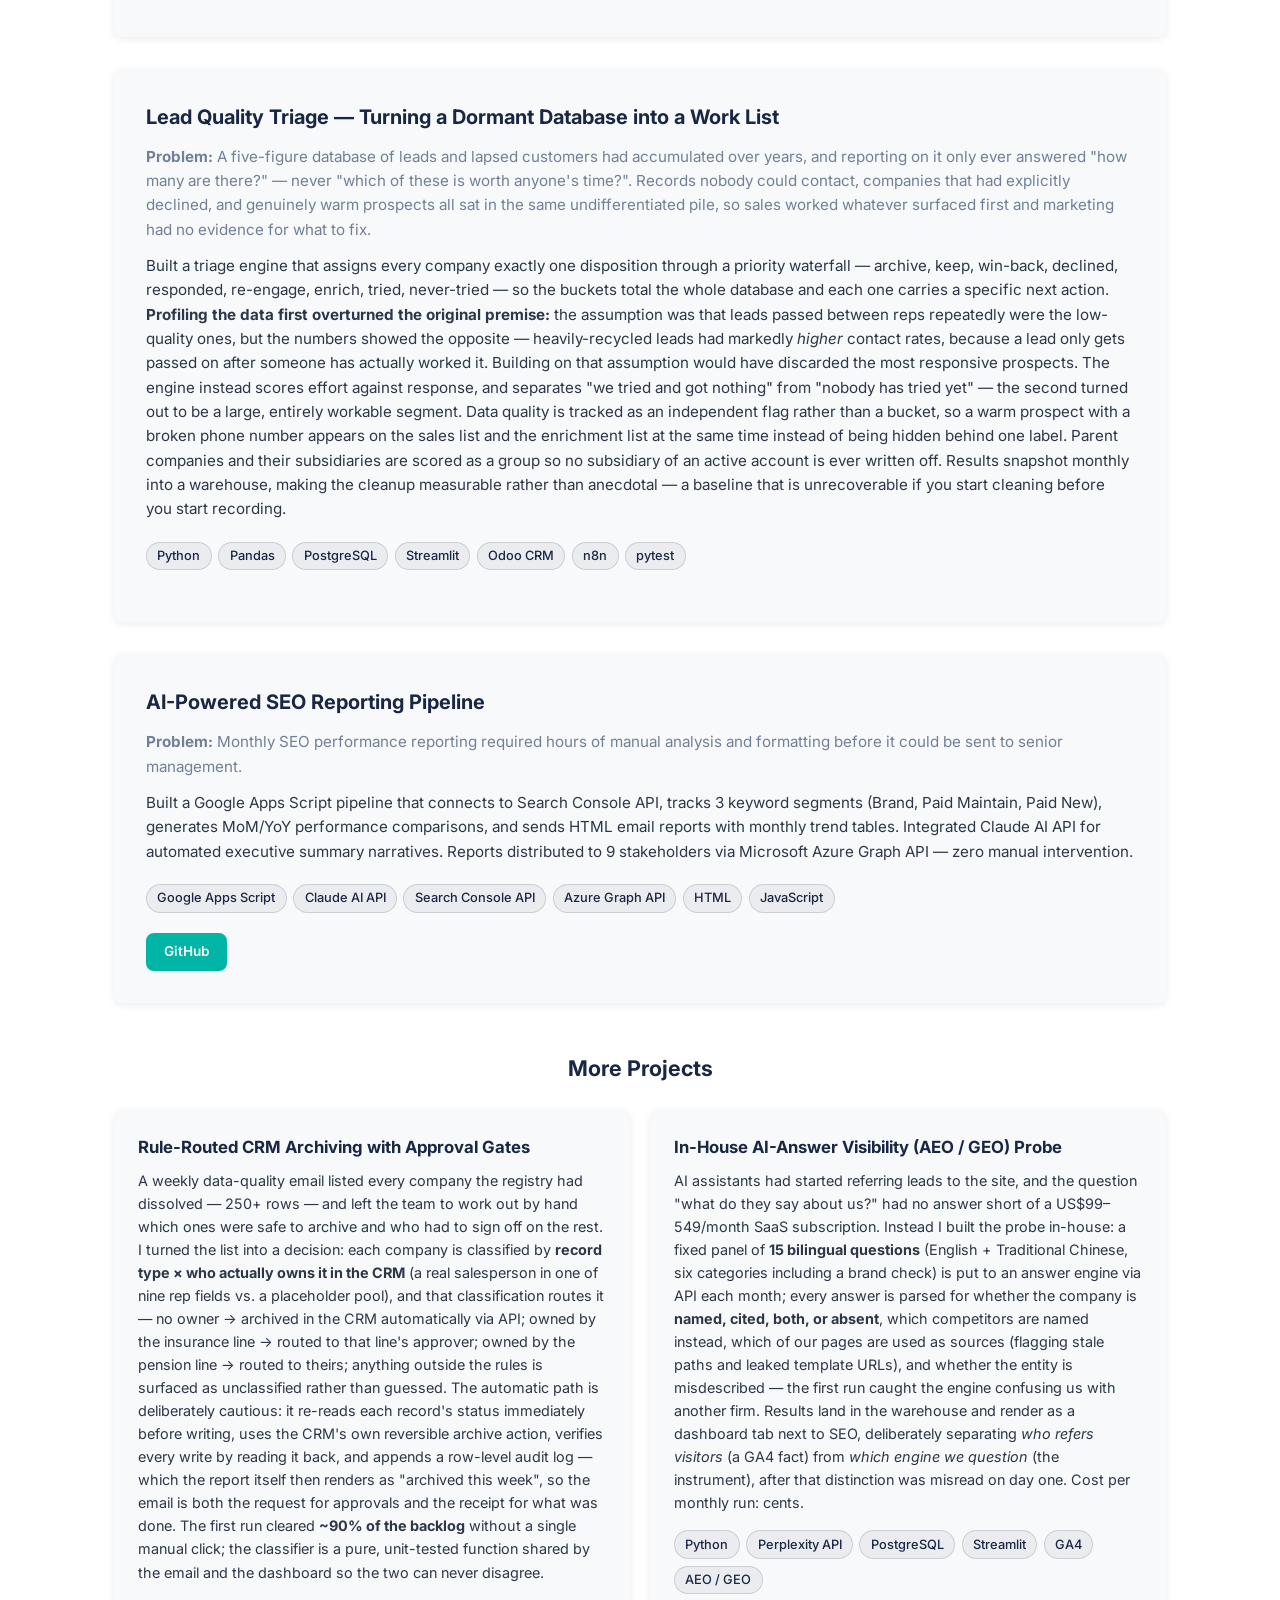
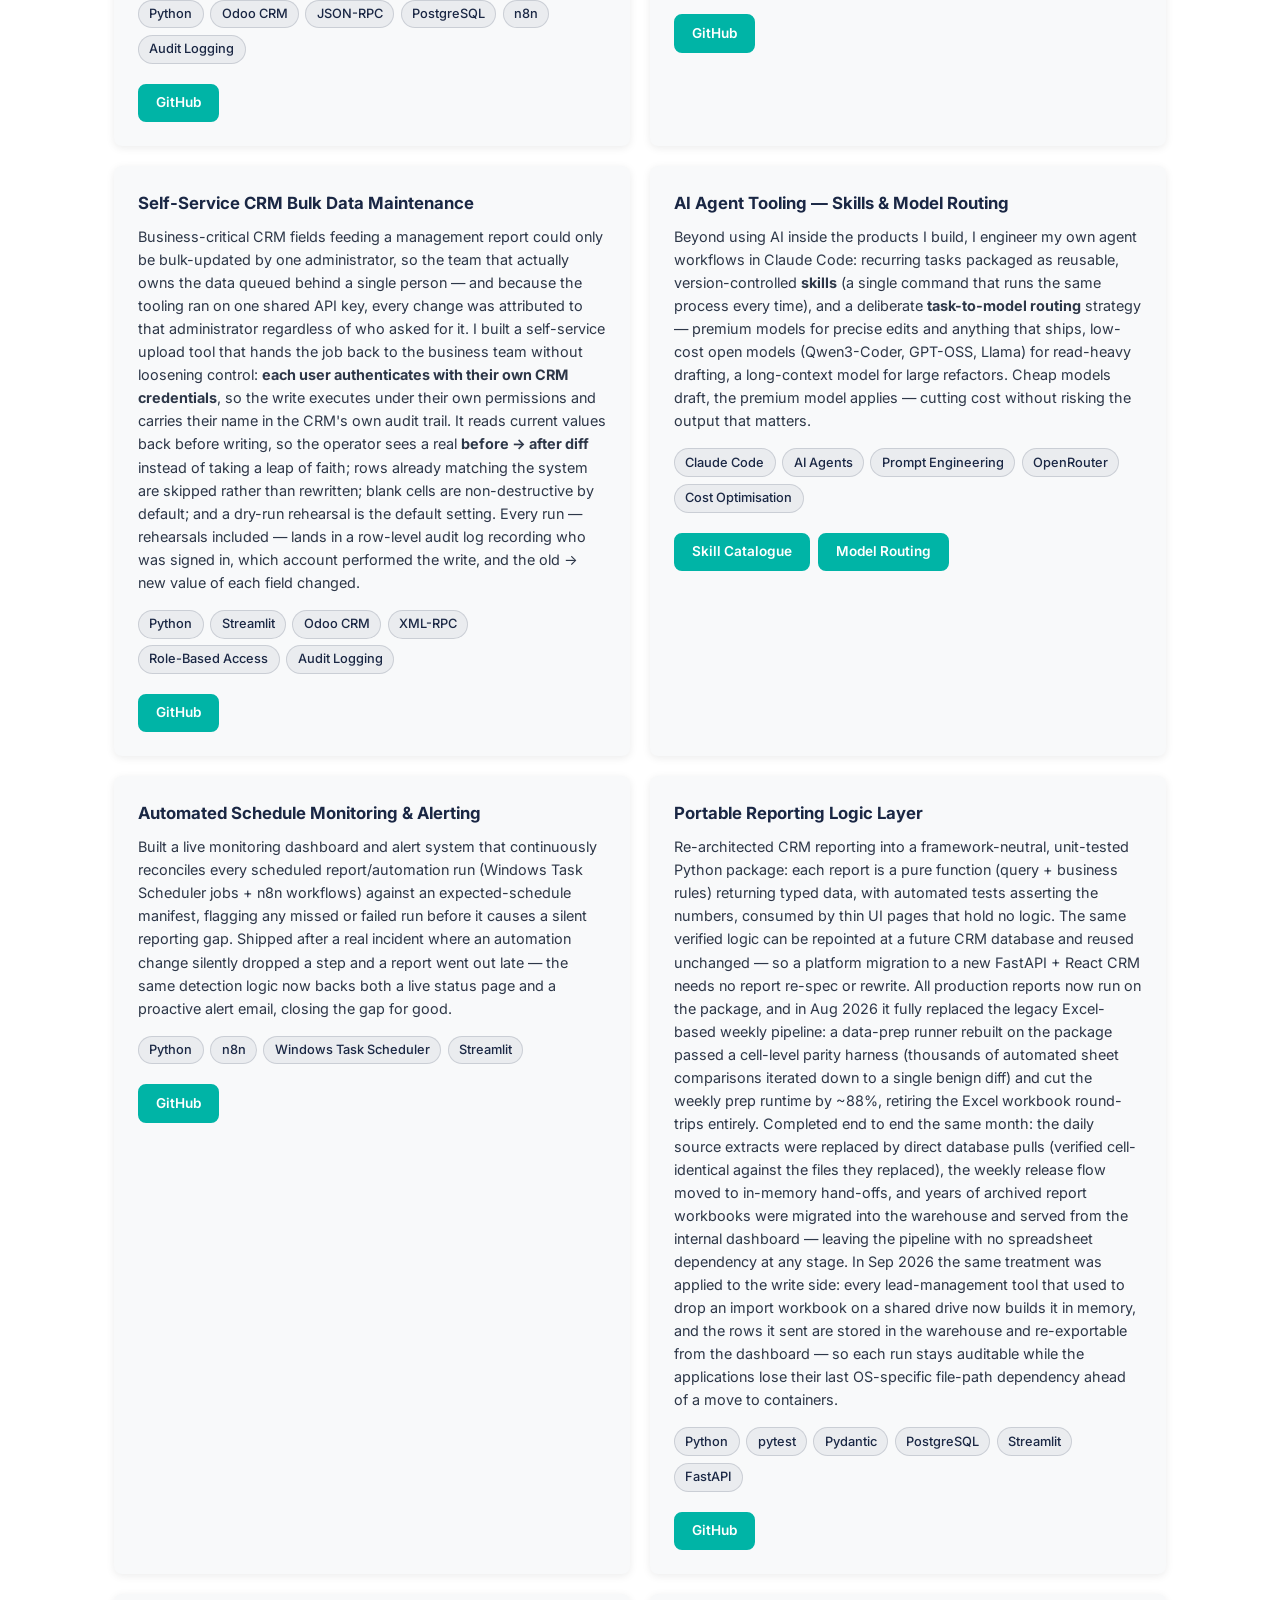
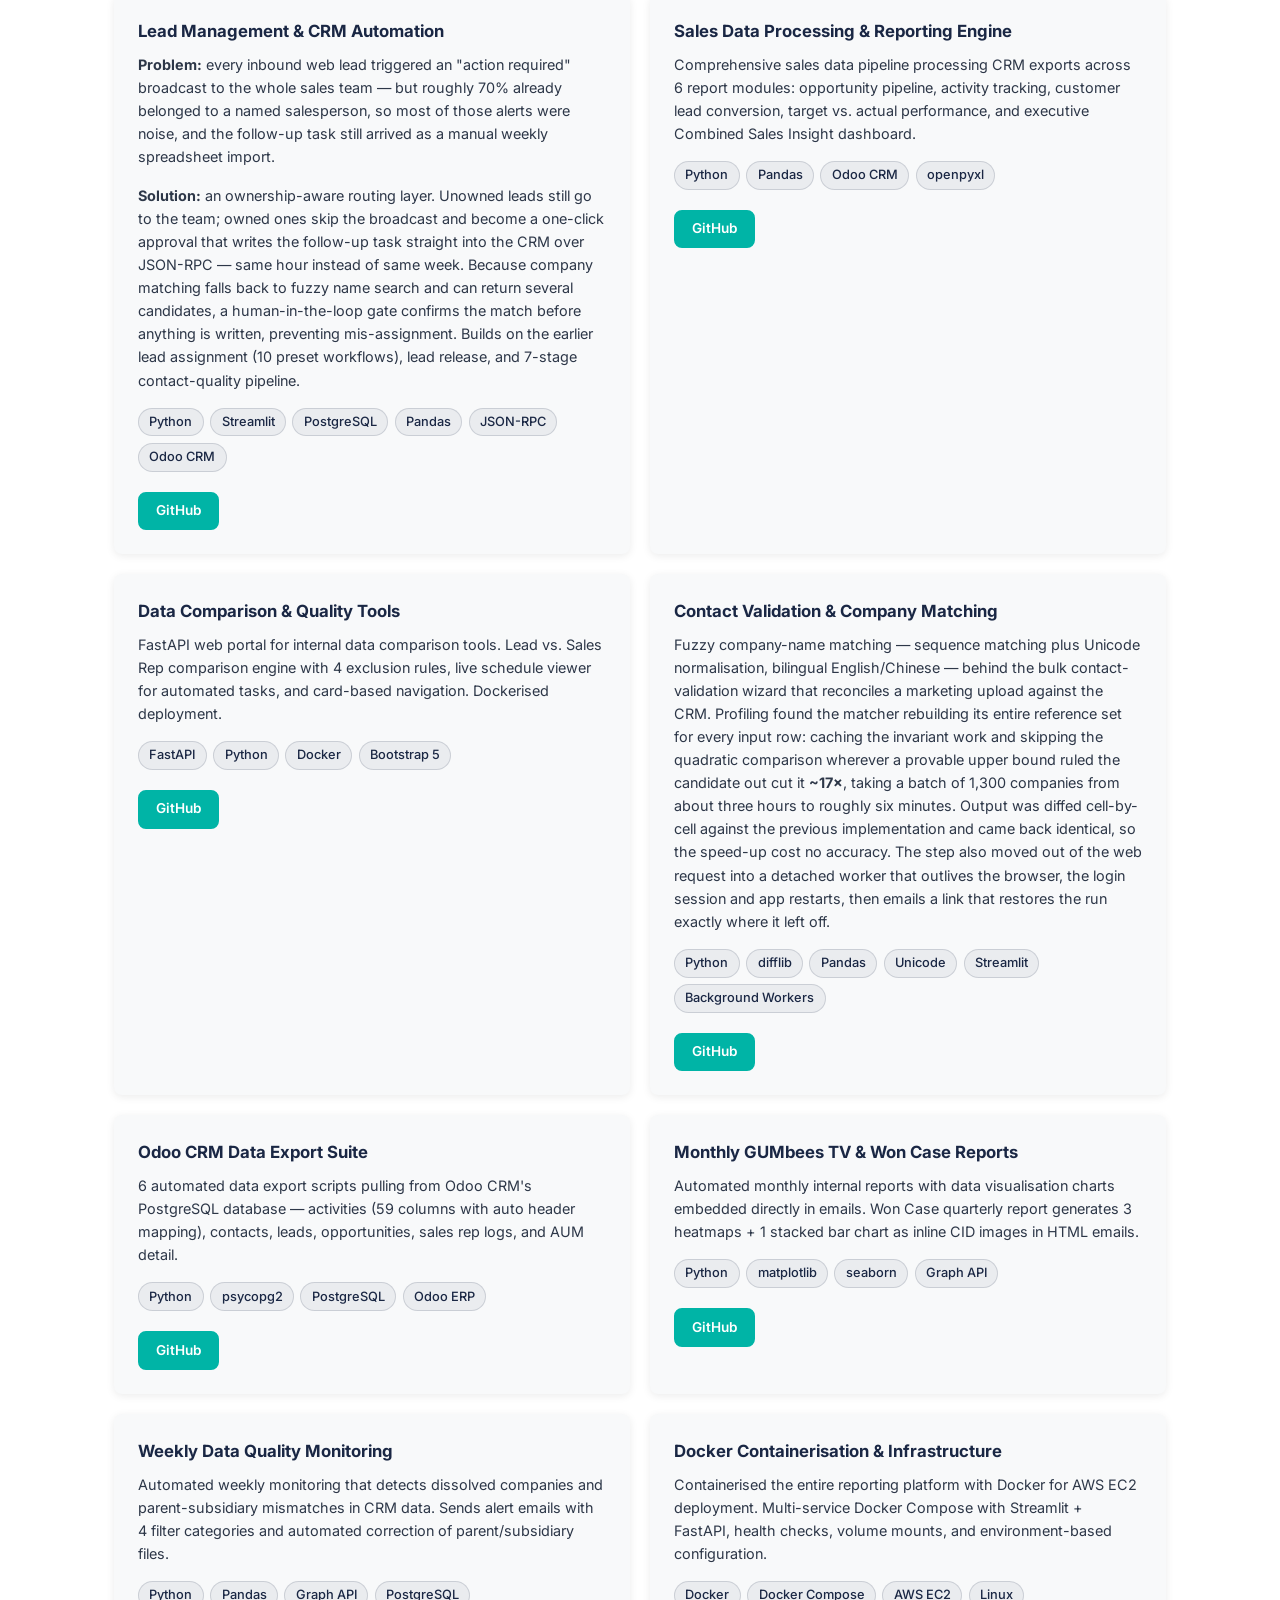
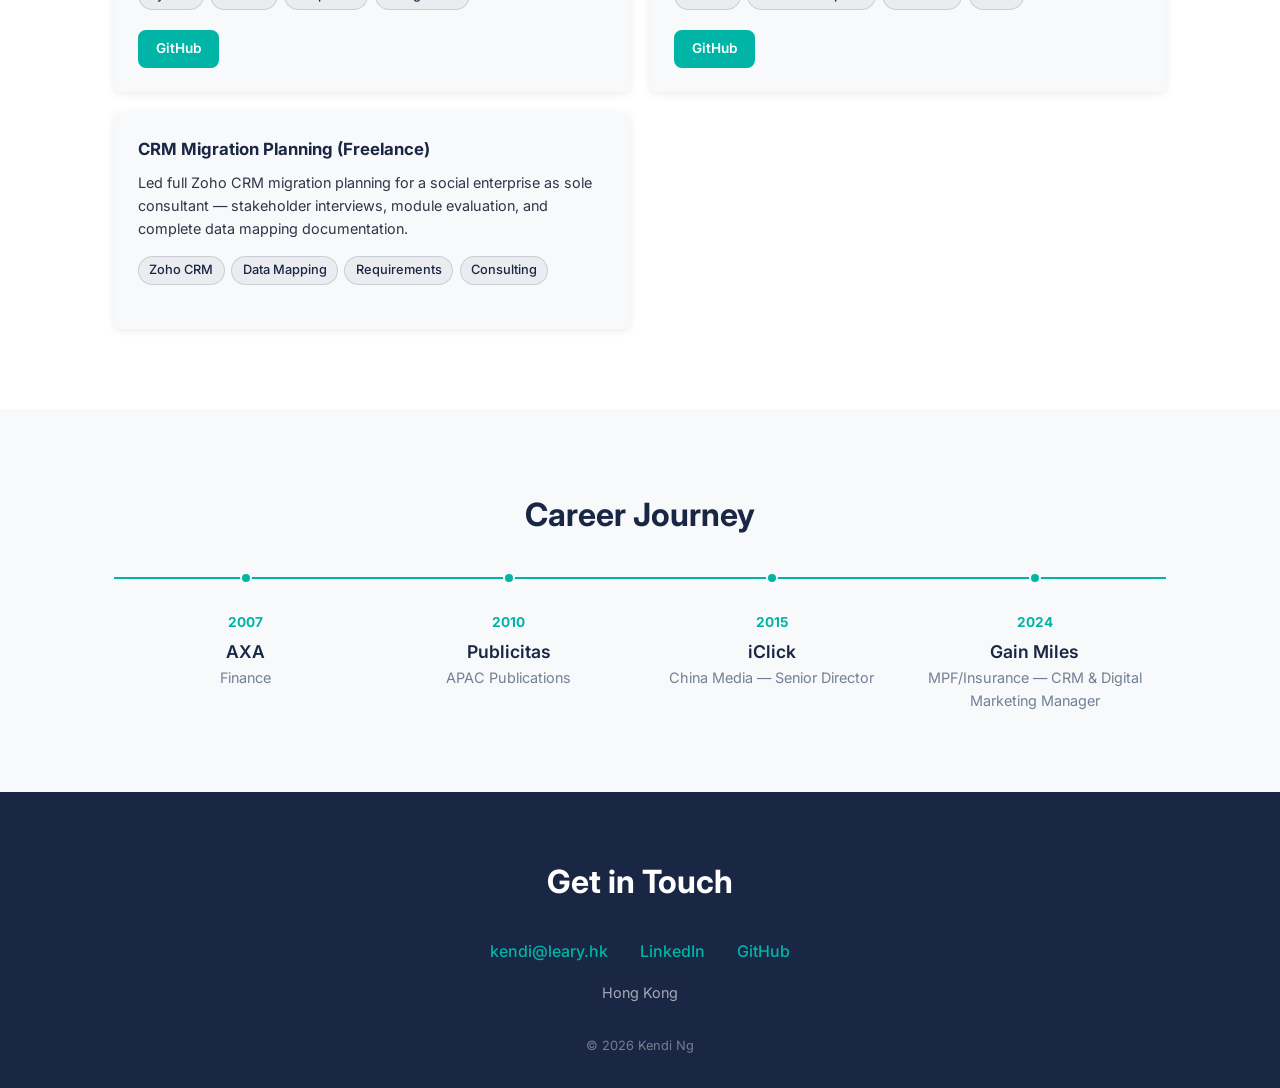
==== commit f6e8cf20: "LinkedIn pipeline card: CRM-to-LinkedIn audience exclusion sync - The lead pipeline now also streams" ====
--- a/index.html
+++ b/index.html
@@ -214,7 +214,7 @@
             <div class="project-card-body">
               <h3 class="project-title">LinkedIn Lead Generation &amp; CRM Auto-Matching Pipeline</h3>
               <p class="project-problem"><strong>Problem:</strong> LinkedIn lead form submissions arrived as raw API payloads with no CRM linkage — every lead needed manual company lookup, dedup and assignment, and ad spend had no closed-loop ROI view.</p>
-              <p class="project-solution">Built an end-to-end pipeline: hourly sync from the LinkedIn Lead Gen API, 4-strategy auto-matching against Odoo CRM (exact email → email domain → company name → phone), and direct HK Companies Registry lookups to enrich unmatched companies with their official registered name and business registration number. Matched leads flow to Google Sheets, generate Odoo-ready ToDo import files daily, and trigger per-campaign notification emails. Full-funnel UTM attribution (ad → CRM activity → meetings) cut cost-per-lead by ~50% within five months while scaling to 190+ qualified CRM leads.</p>
+              <p class="project-solution">Built an end-to-end pipeline: hourly sync from the LinkedIn Lead Gen API, 4-strategy auto-matching against Odoo CRM (exact email → email domain → company name → phone), and direct HK Companies Registry lookups to enrich unmatched companies with their official registered name and business registration number. Matched leads flow to Google Sheets, generate Odoo-ready ToDo import files daily, and trigger per-campaign notification emails. Full-funnel UTM attribution (ad → CRM activity → meetings) cut cost-per-lead by ~50% within five months while scaling to 190+ qualified CRM leads. Closed the loop on the targeting side too: a daily job now streams the CRM's existing leads, customers and insurance providers into LinkedIn Matched Audiences as exclusion segments (hashed emails plus company name and domain, add/remove deltas only), so paid spend stops reaching accounts the sales team already owns and no CSV list ever needs re-uploading.</p>
               <ul class="project-tech">
                 <li class="tech-badge">Python</li>
                 <li class="tech-badge">LinkedIn Marketing API</li>
@@ -235,7 +235,7 @@
             <div class="project-card-body">
               <h3 class="project-title">SEO Forensic Audit &amp; In-House SEO / GEO Engine</h3>
               <p class="project-problem"><strong>Problem:</strong> An external SEO agency reported strong keyword rankings, yet site CTR sat at an abnormal 0.3% and organic leads didn't follow — nobody could explain the gap.</p>
-              <p class="project-solution">Ran a forensic audit combining Search Console, GA4 and backlink data and uncovered black-hat link farming — a 66%-toxic backlink profile inflating impressions with bot traffic rather than real buyers. The findings led to contract termination (~HK$120K/yr saved) with zero ranking loss and a +27% authority-score recovery during natural detox. Replaced the agency with an in-house engine: GSC + GA4 blended keyword scoring, Moz backlink-health tracking via API, a 13-month trend warehouse, and a monthly AI-narrated SEO report to management — since extended into AEO / GEO with a monthly AI-answer visibility probe and tracking of the leads AI assistants refer (see the AEO / GEO probe below).</p>
+              <p class="project-solution">Ran a forensic audit combining Search Console, GA4 and backlink data and uncovered black-hat link farming — a 66%-toxic backlink profile inflating impressions with bot traffic rather than real buyers. The findings led to contract termination (~HK$120K/yr saved) with zero ranking loss and a +27% authority-score recovery during natural detox. Replaced the agency with an in-house engine: GSC + GA4 blended keyword scoring, Moz backlink-health tracking via API, a 13-month trend warehouse, and a monthly AI-narrated SEO report to management — now extending into GEO (AI-search visibility on ChatGPT / Perplexity / AI Overviews).</p>
               <ul class="project-tech">
                 <li class="tech-badge">Python</li>
                 <li class="tech-badge">Search Console API</li>
@@ -393,11 +393,10 @@
           <!-- In-house AEO / GEO visibility probe (added 2026-08) -->
           <article class="project-card-compact">
             <h4 class="project-title-sm">In-House AI-Answer Visibility (AEO / GEO) Probe</h4>
-            <p class="project-desc">AI assistants had started referring leads to the site, and the question "what do they say about us?" had no answer short of a US$99&ndash;549/month SaaS subscription. Instead I built the probe in-house: a fixed panel of <strong>15 bilingual questions</strong> (English + Traditional Chinese, six categories including a brand check) is put to an answer engine via API each month; every answer is parsed for whether the company is <strong>named, cited, both, or absent</strong>, which competitors are named instead, which of our pages are used as sources (flagging stale paths and leaked template URLs), and whether the entity is misdescribed &mdash; the first run caught the engine confusing us with another firm. Results land in the warehouse and render as a dashboard tab next to SEO, deliberately separating <em>who refers visitors</em> (a GA4 fact) from <em>which engine we question</em> (the instrument), after that distinction was misread on day one. Since then the probe has grown from one engine to two (<strong>Perplexity and Claude with live web search</strong>, with GPT and Gemini routes wired behind a failure guard until the provider account allows them), the tab opens with a sourced Hong Kong AI-chatbot market-share table so it is clear which assistants matter locally, and the referrer half now traces <strong>actual lead-form enquiries back to the AI assistant that sent them</strong> (ChatGPT and Copilot so far). Cost per monthly run: a few US dollars.</p>
+            <p class="project-desc">AI assistants had started referring leads to the site, and the question "what do they say about us?" had no answer short of a US$99&ndash;549/month SaaS subscription. Instead I built the probe in-house: a fixed panel of <strong>15 bilingual questions</strong> (English + Traditional Chinese, six categories including a brand check) is put to an answer engine via API each month; every answer is parsed for whether the company is <strong>named, cited, both, or absent</strong>, which competitors are named instead, which of our pages are used as sources (flagging stale paths and leaked template URLs), and whether the entity is misdescribed &mdash; the first run caught the engine confusing us with another firm. Results land in the warehouse and render as a dashboard tab next to SEO, deliberately separating <em>who refers visitors</em> (a GA4 fact) from <em>which engine we question</em> (the instrument), after that distinction was misread on day one. Cost per monthly run: cents.</p>
             <ul class="project-tech">
               <li class="tech-badge">Python</li>
               <li class="tech-badge">Perplexity API</li>
-              <li class="tech-badge">Claude API (web search)</li>
               <li class="tech-badge">PostgreSQL</li>
               <li class="tech-badge">Streamlit</li>
               <li class="tech-badge">GA4</li>
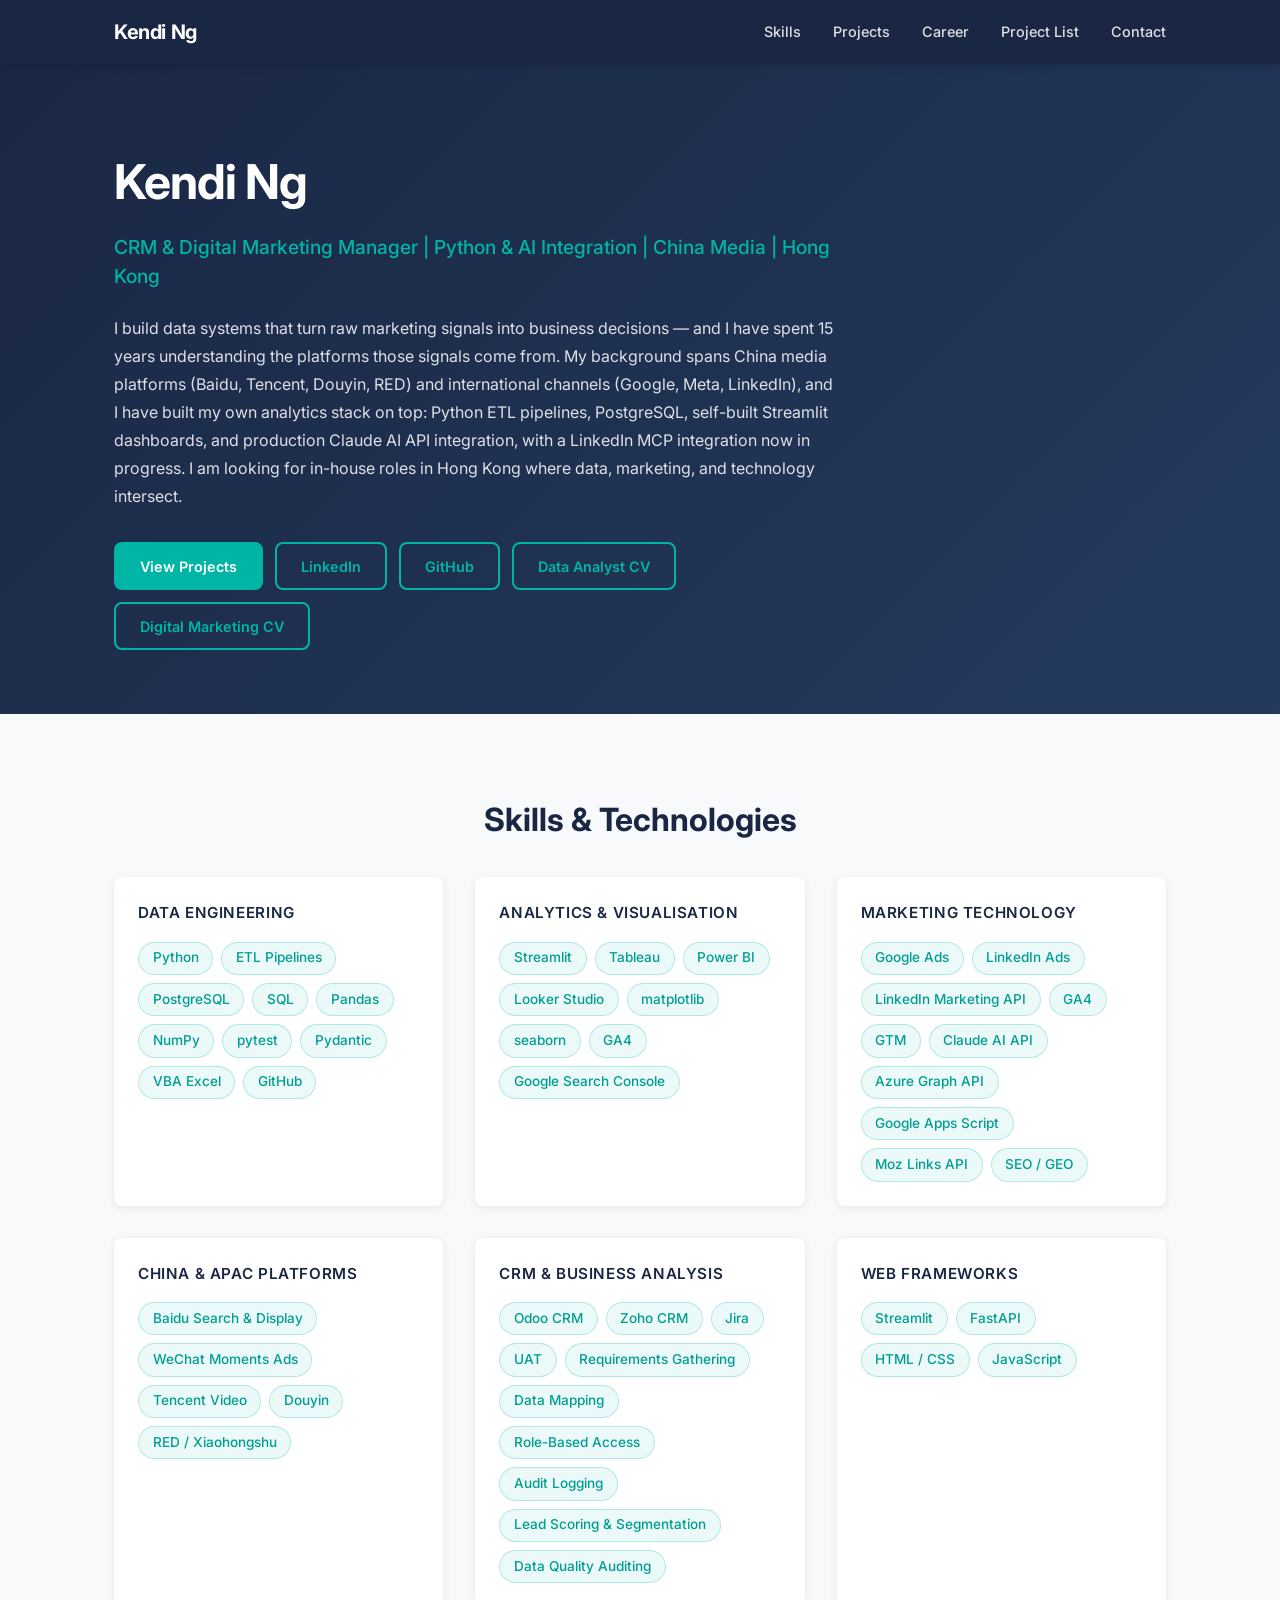
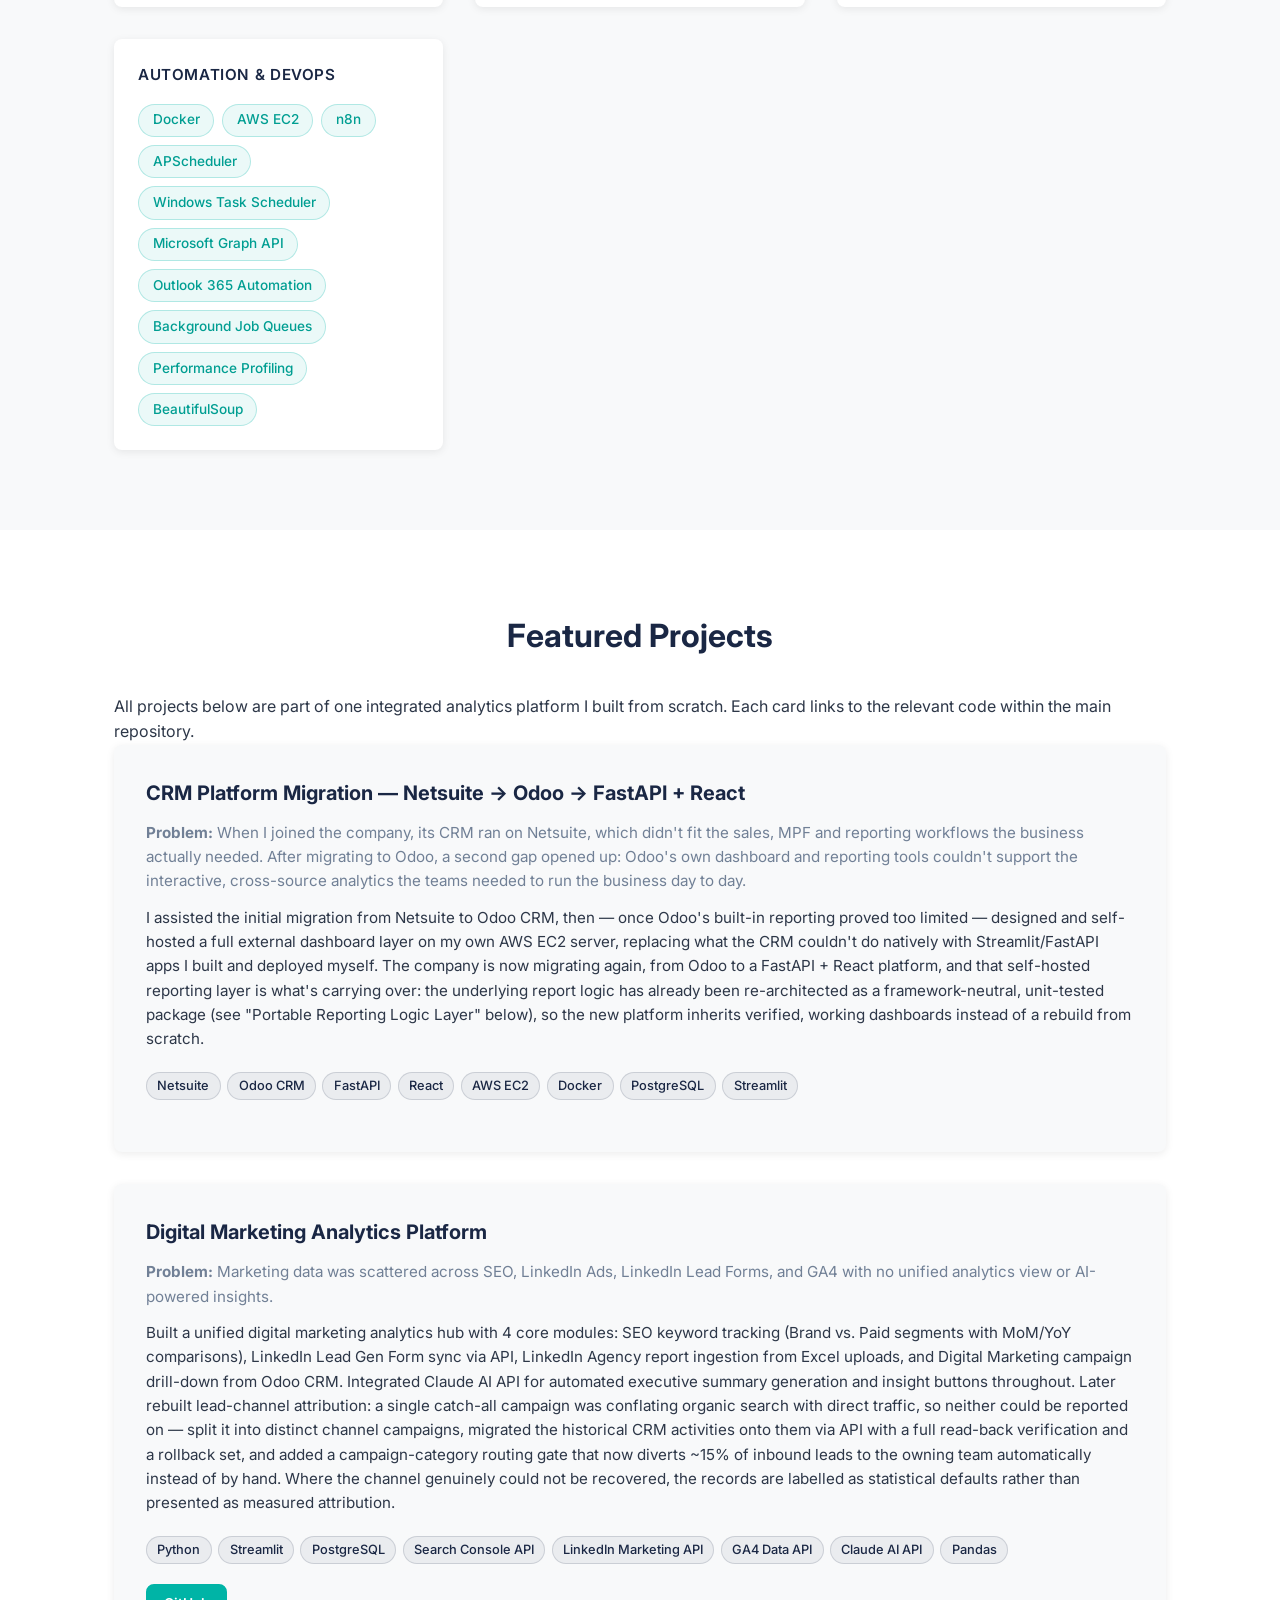
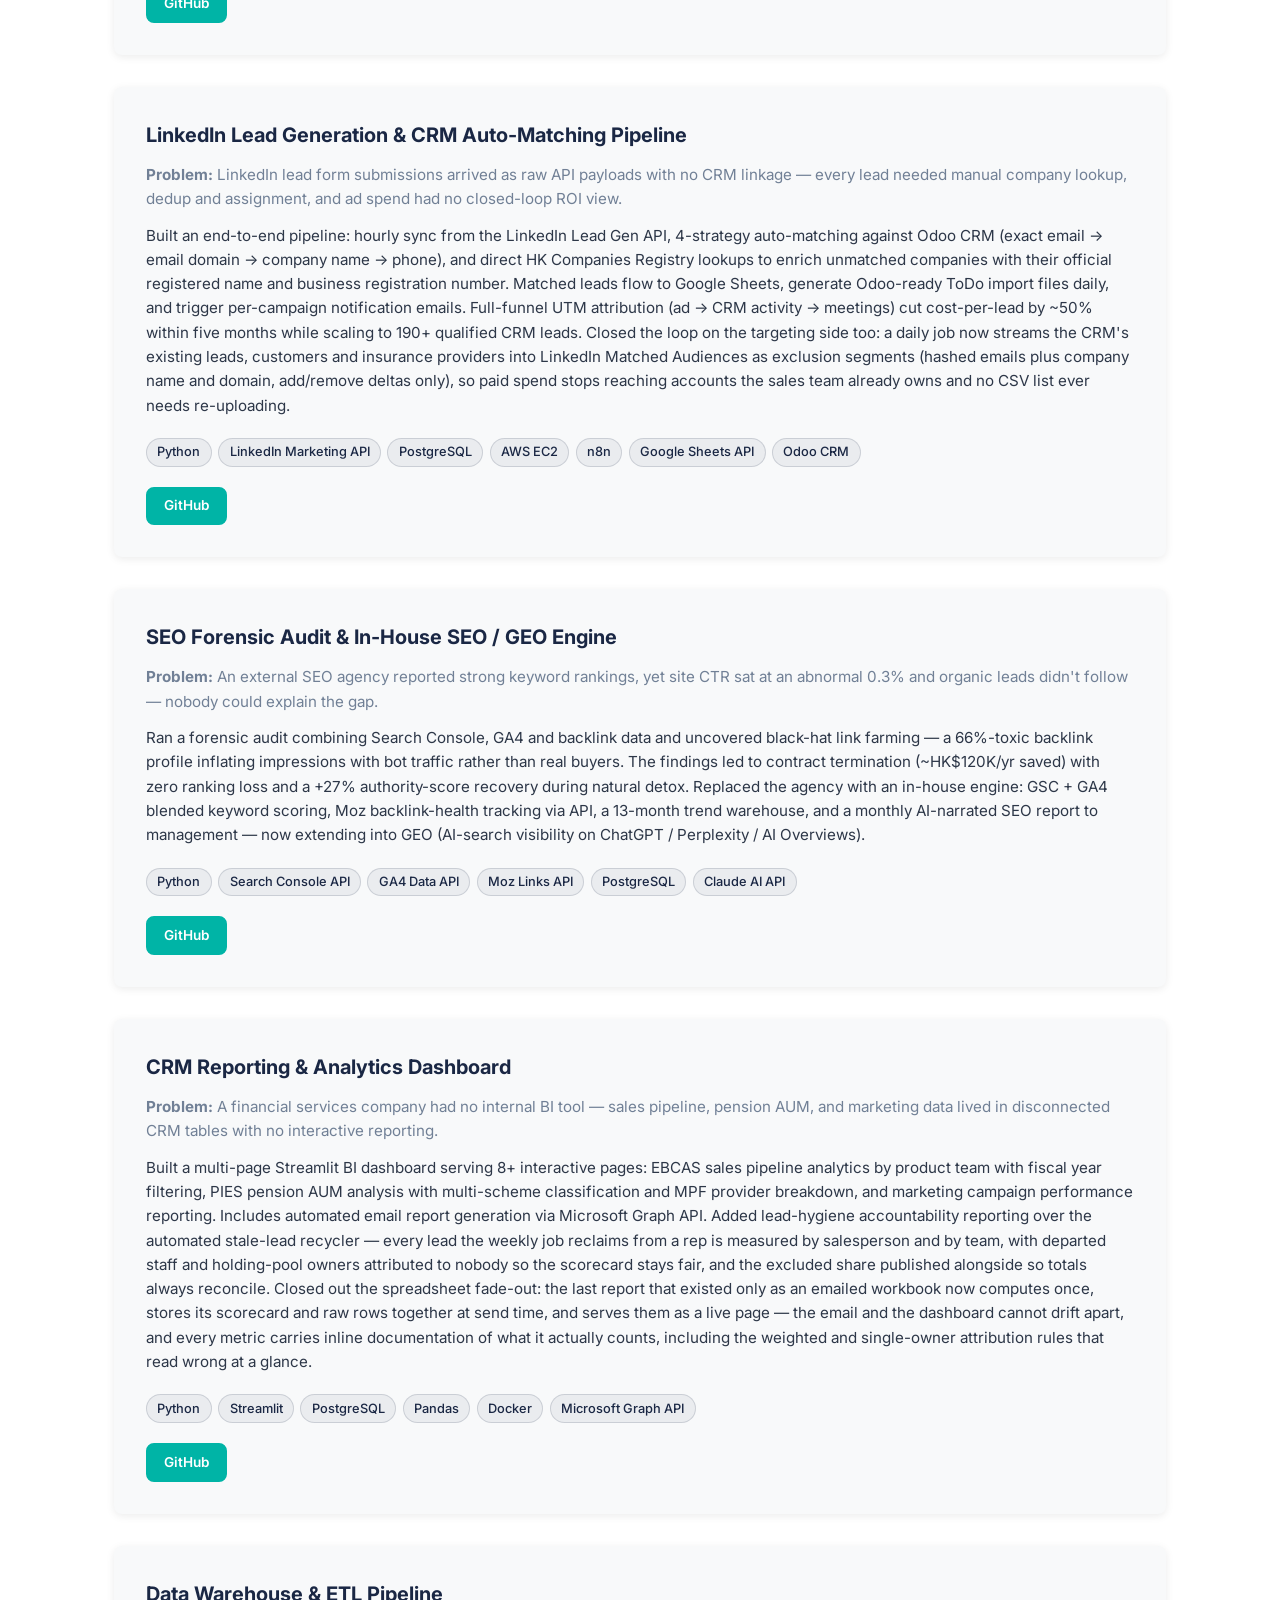
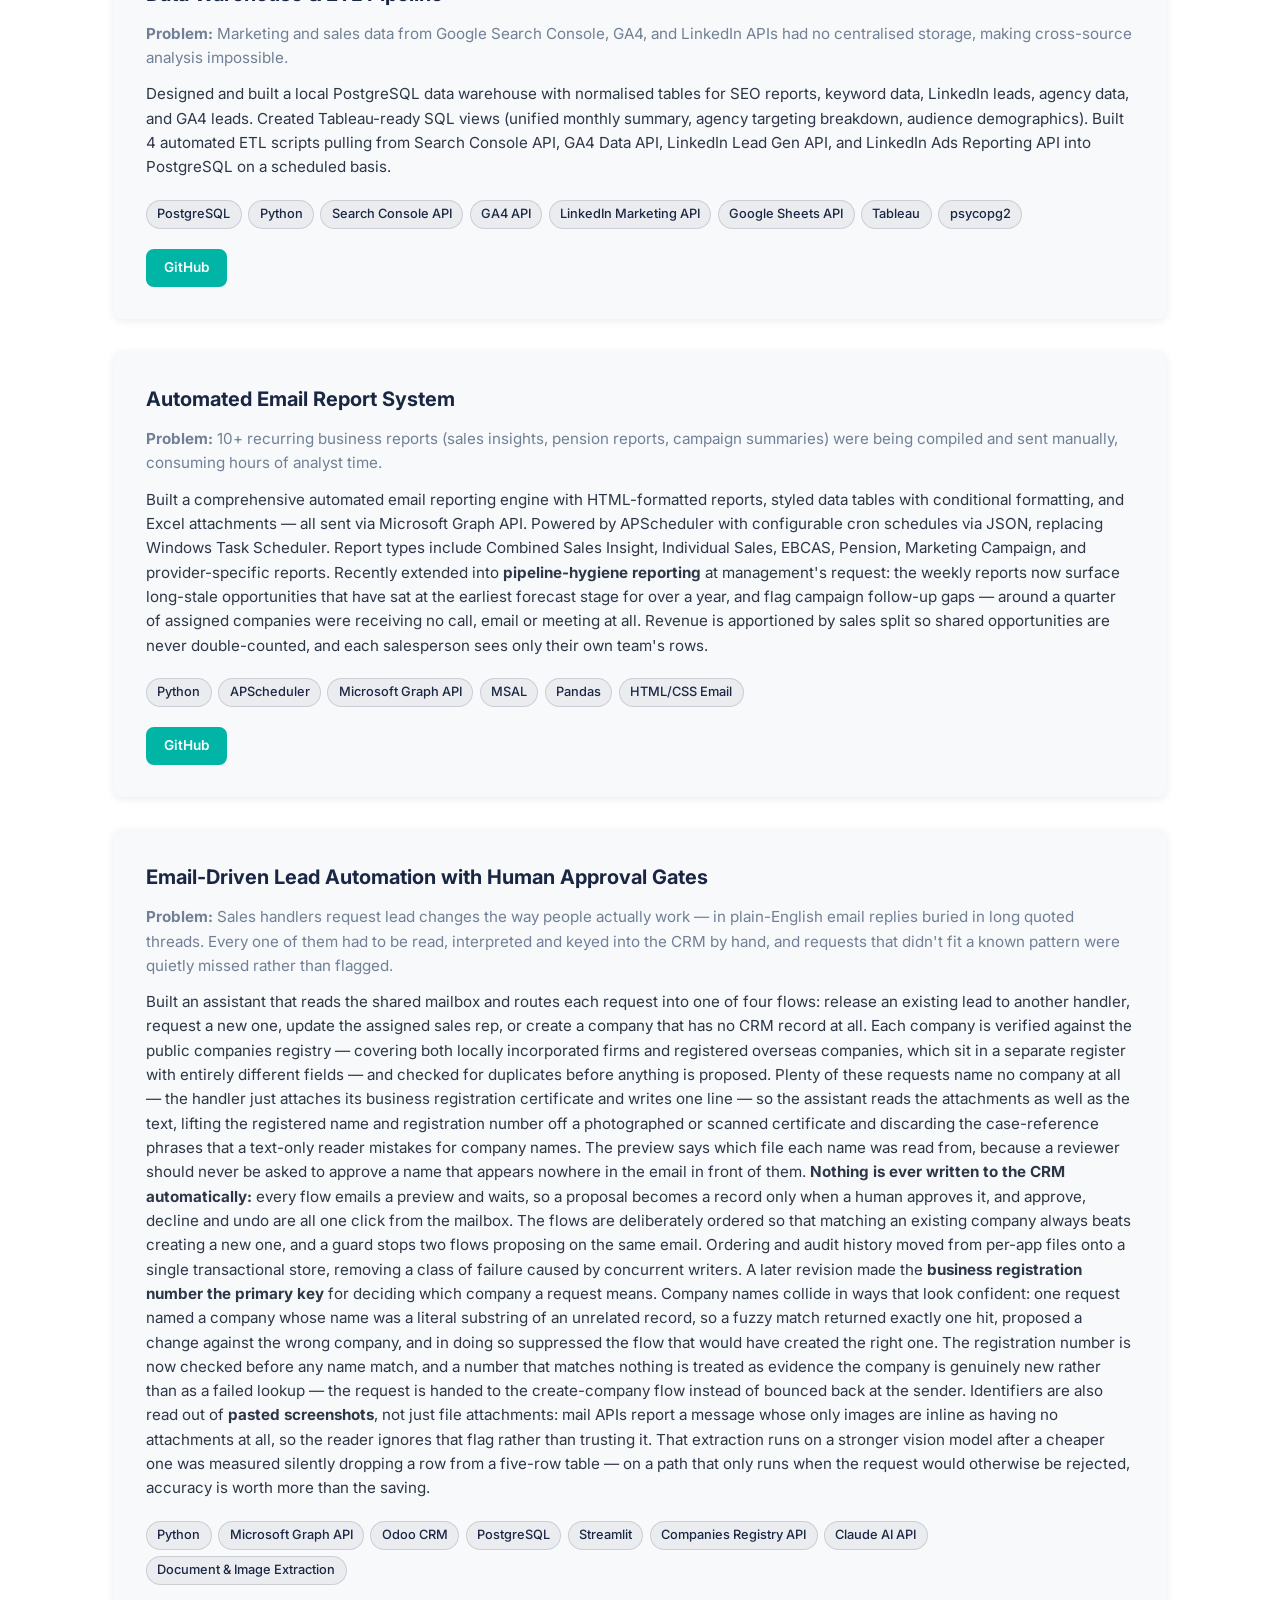
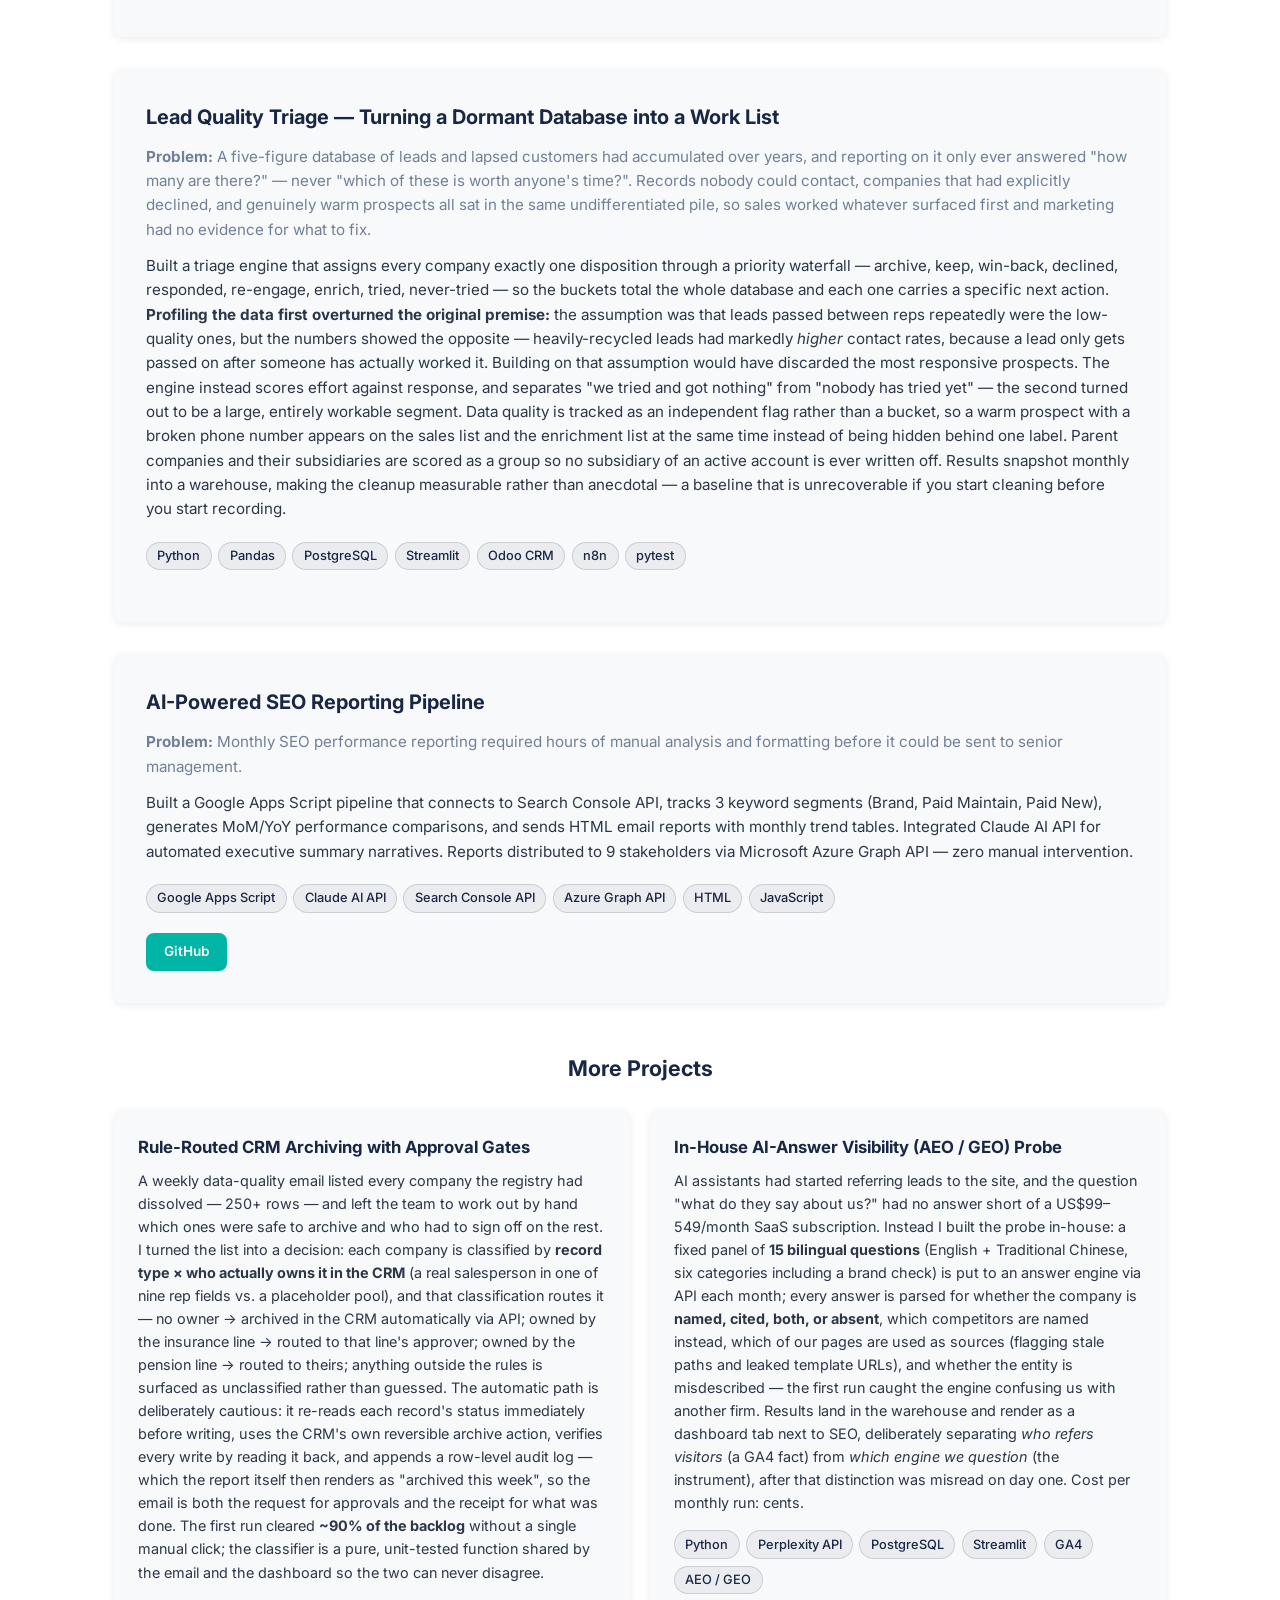
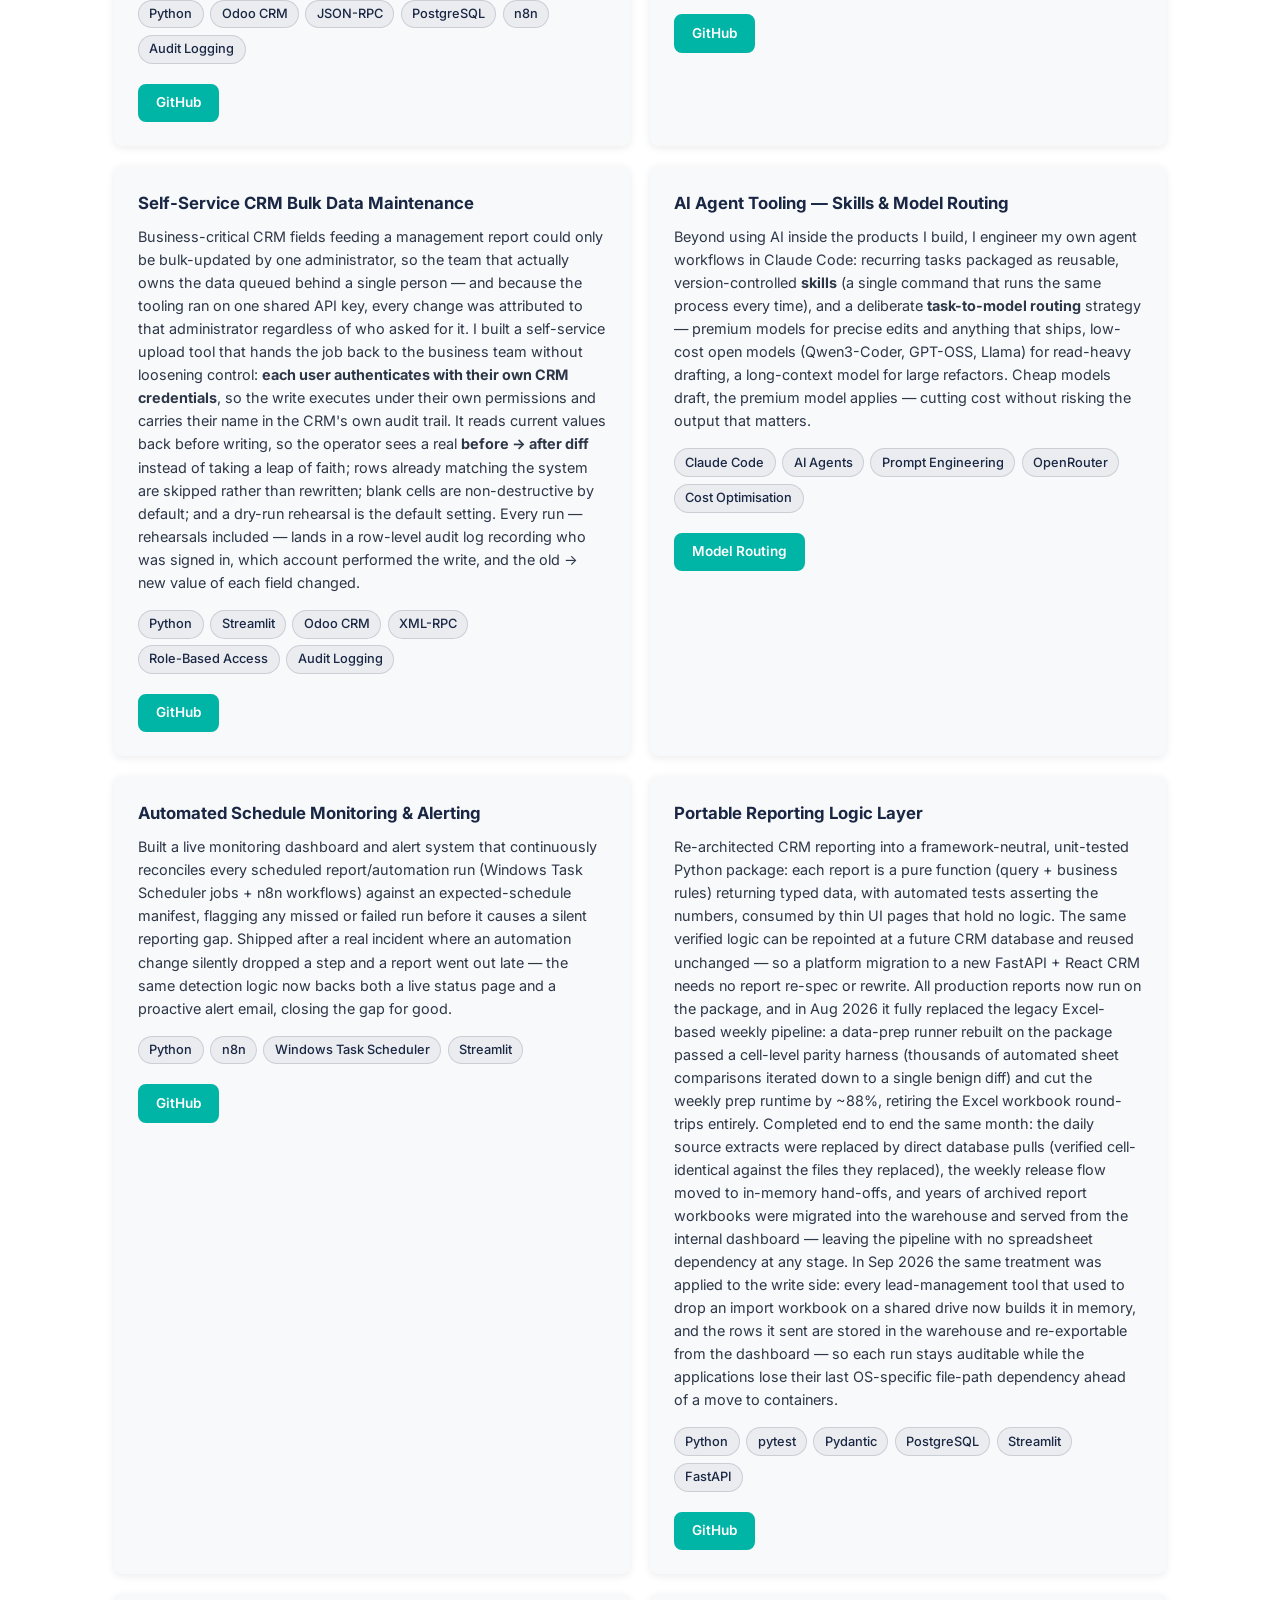
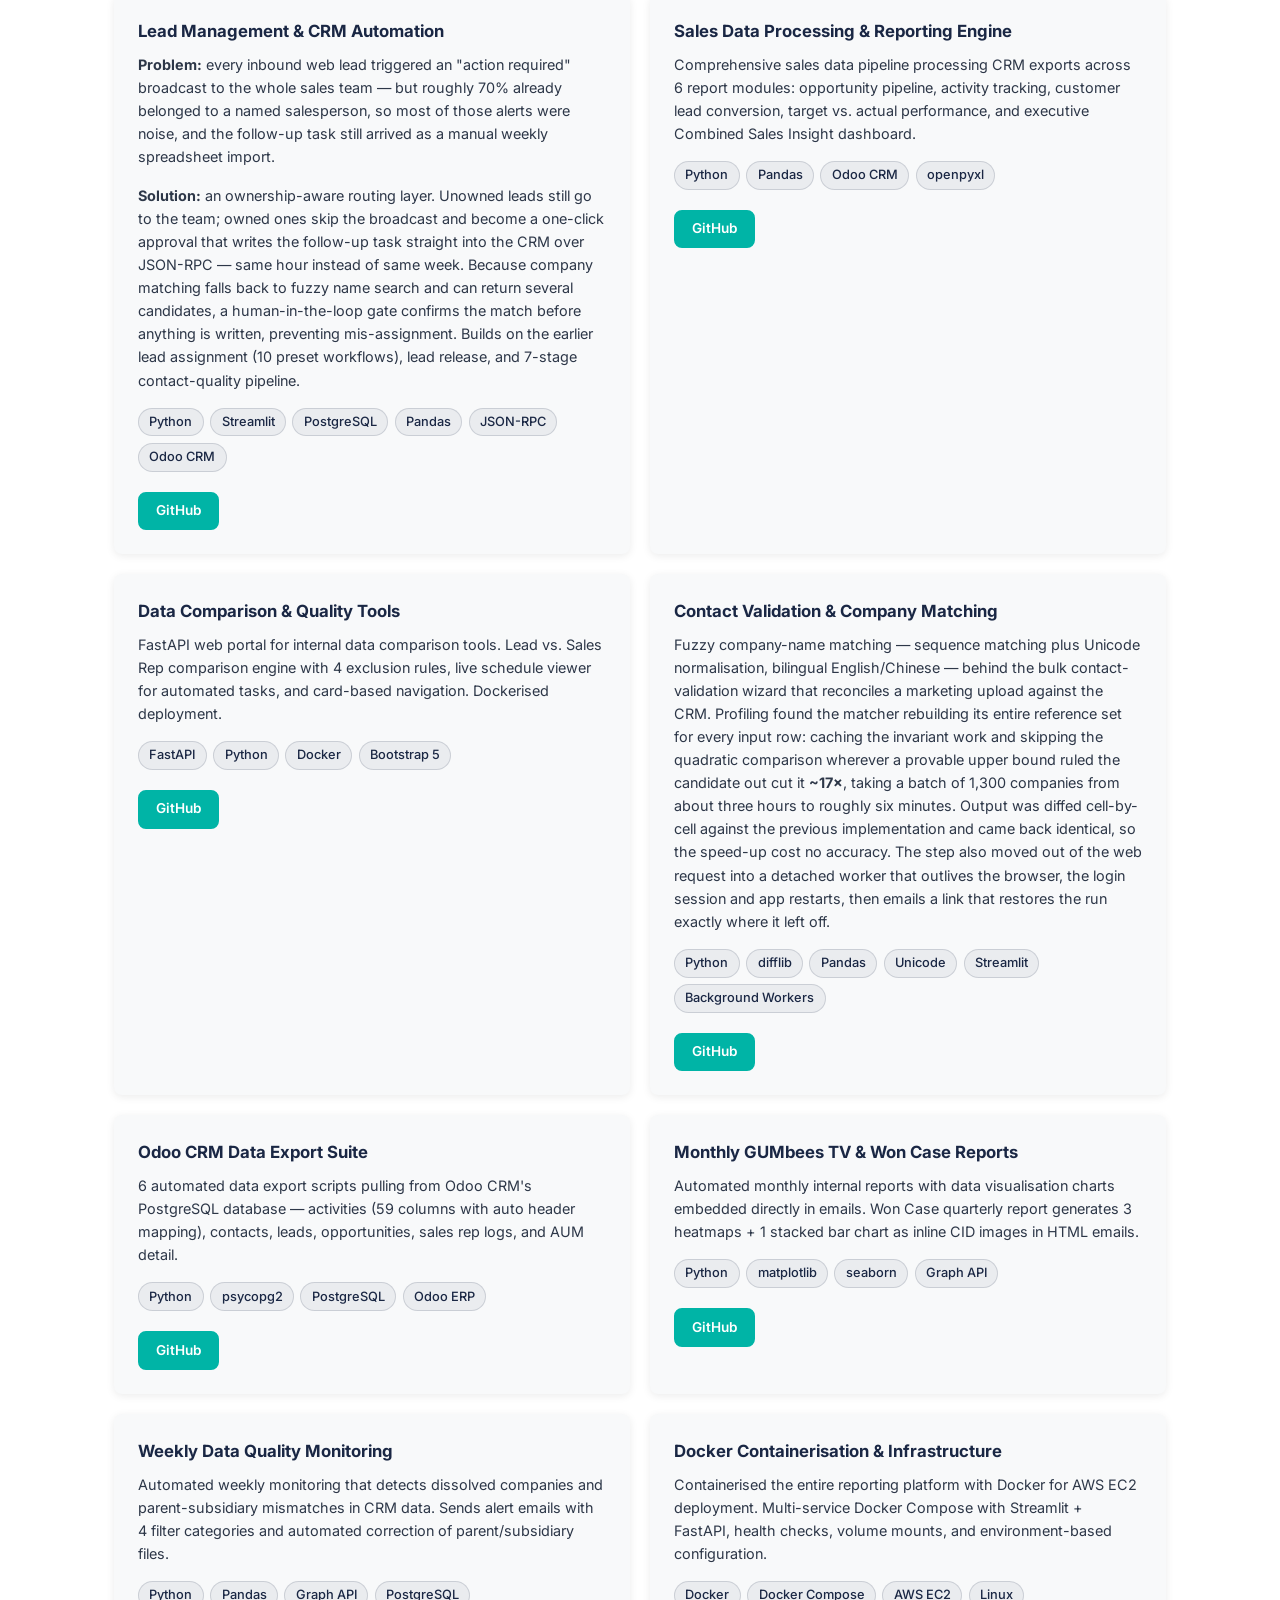
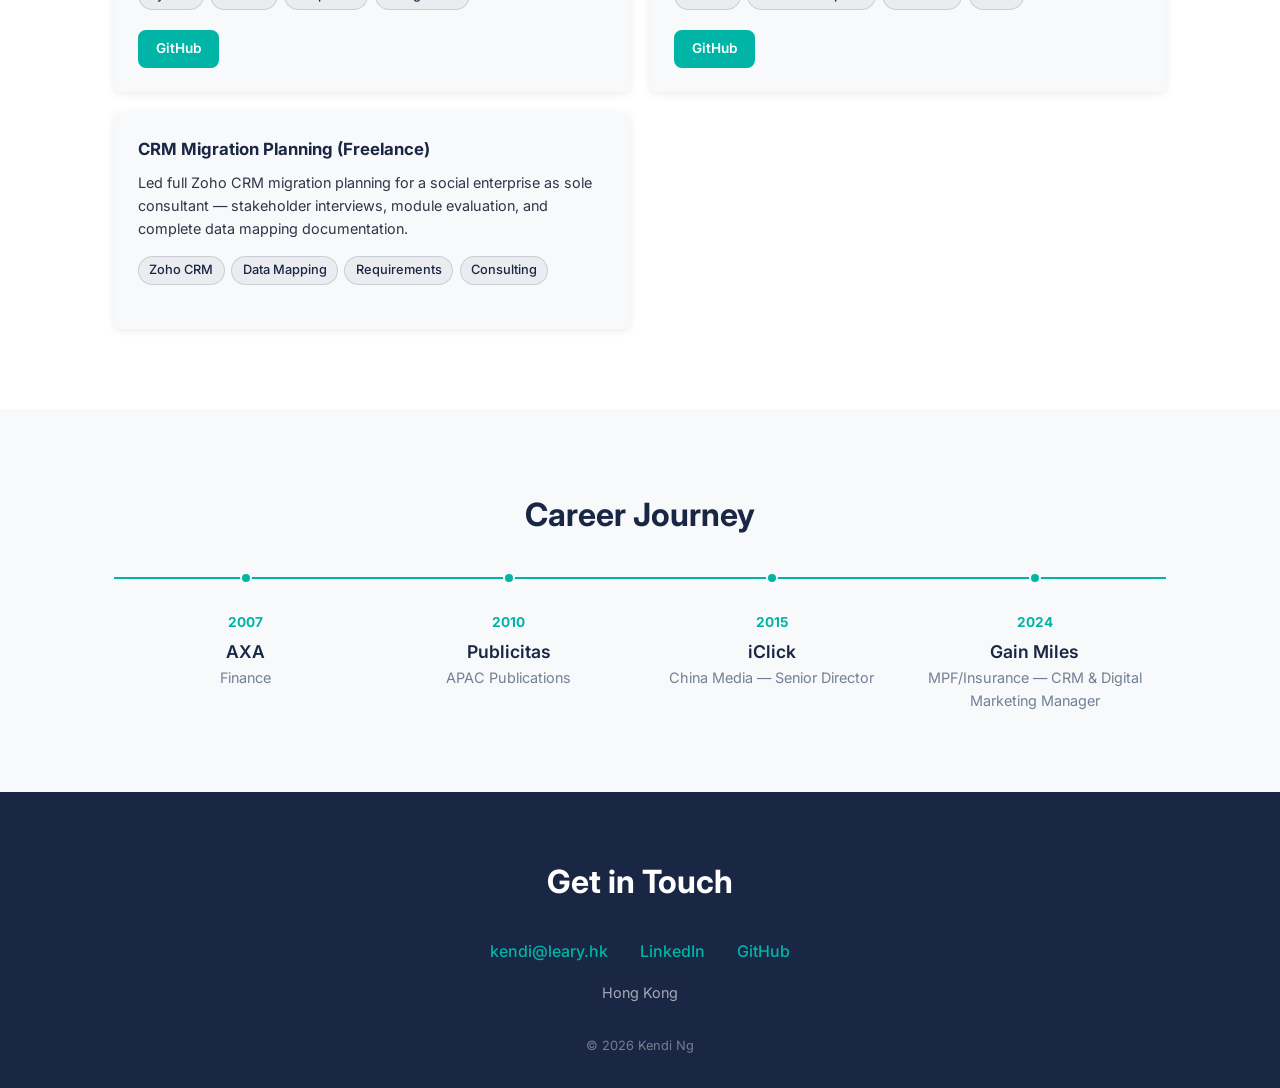
==== commit 75c81915: "Remove the Claude Agents Skill page (moved to a private site) - catalogue now lives on the owner's p" ====
--- a/index.html
+++ b/index.html
@@ -432,7 +432,6 @@
               <li class="tech-badge">Cost Optimisation</li>
             </ul>
             <div class="project-links">
-              <a href="claude-agents-skill/" class="btn btn-sm btn-primary">Skill Catalogue</a>
               <a href="claude-agents-model/" class="btn btn-sm btn-primary">Model Routing</a>
             </div>
           </article>
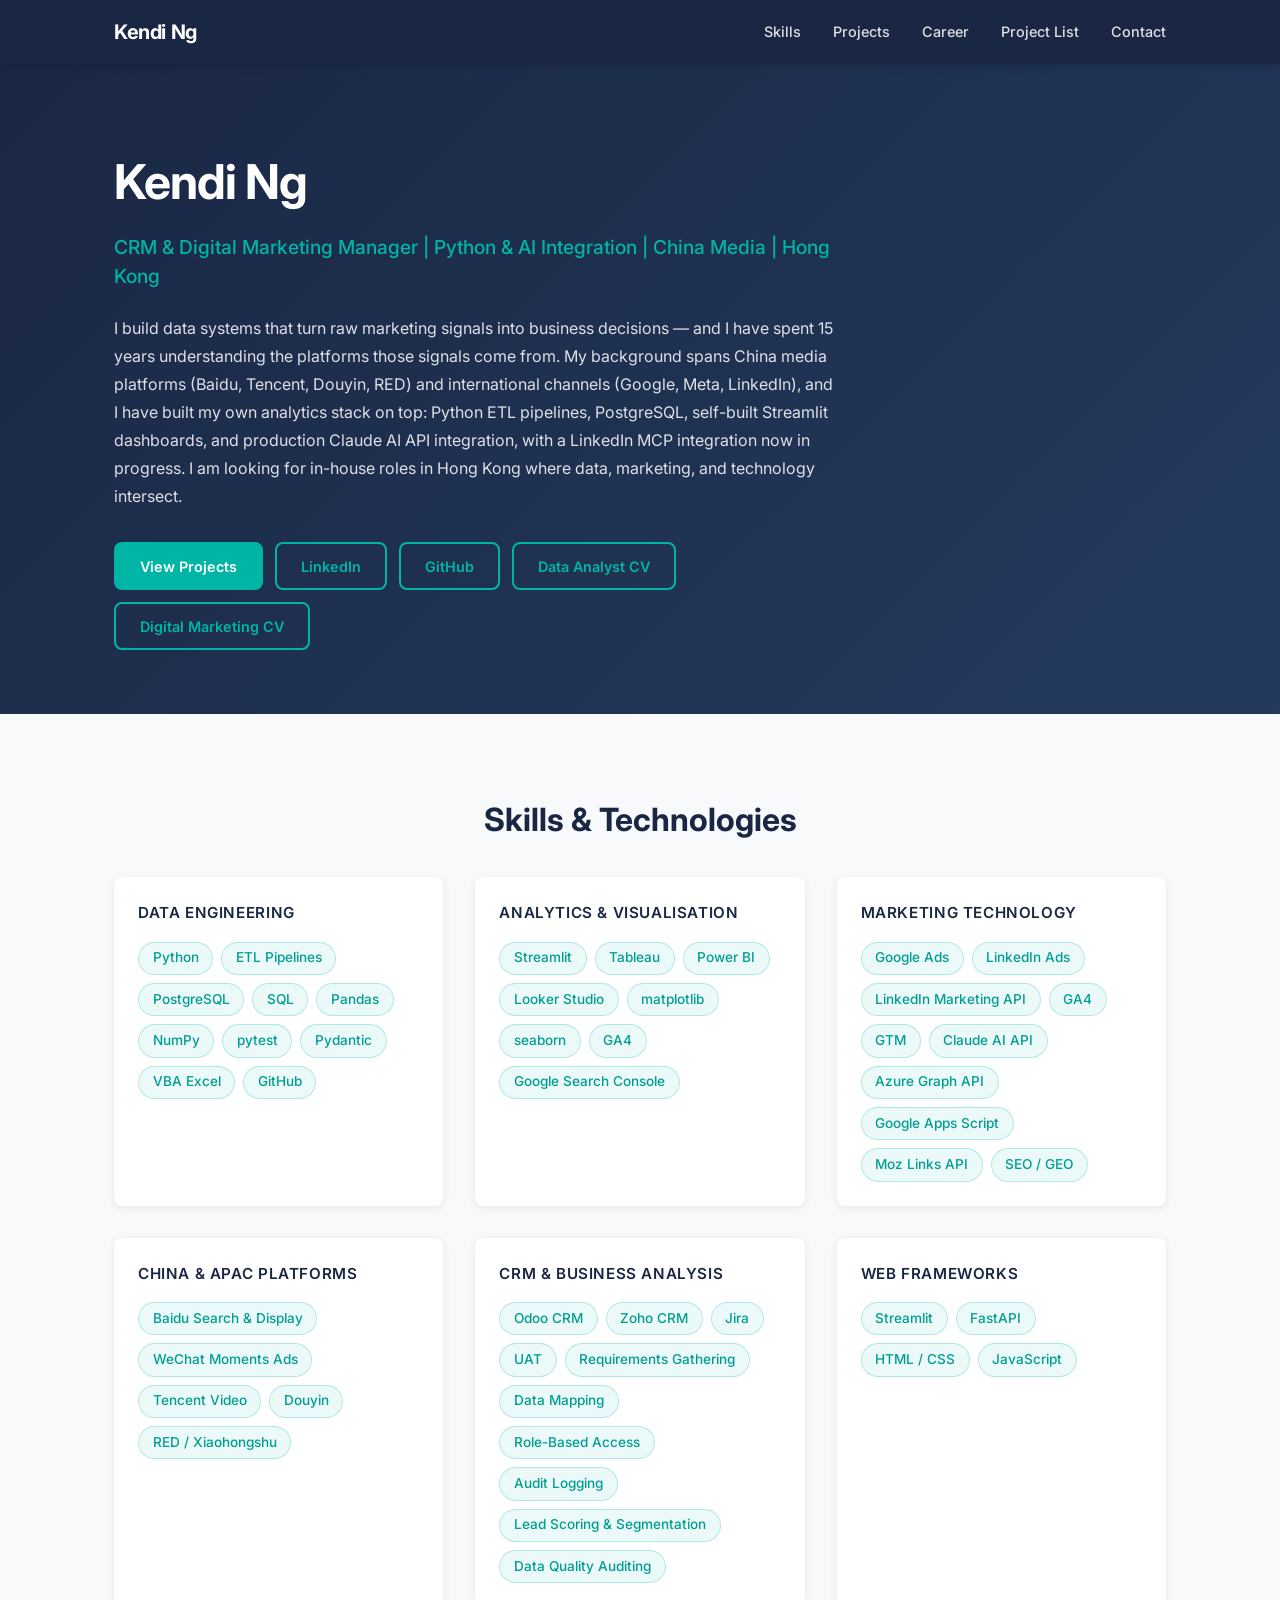
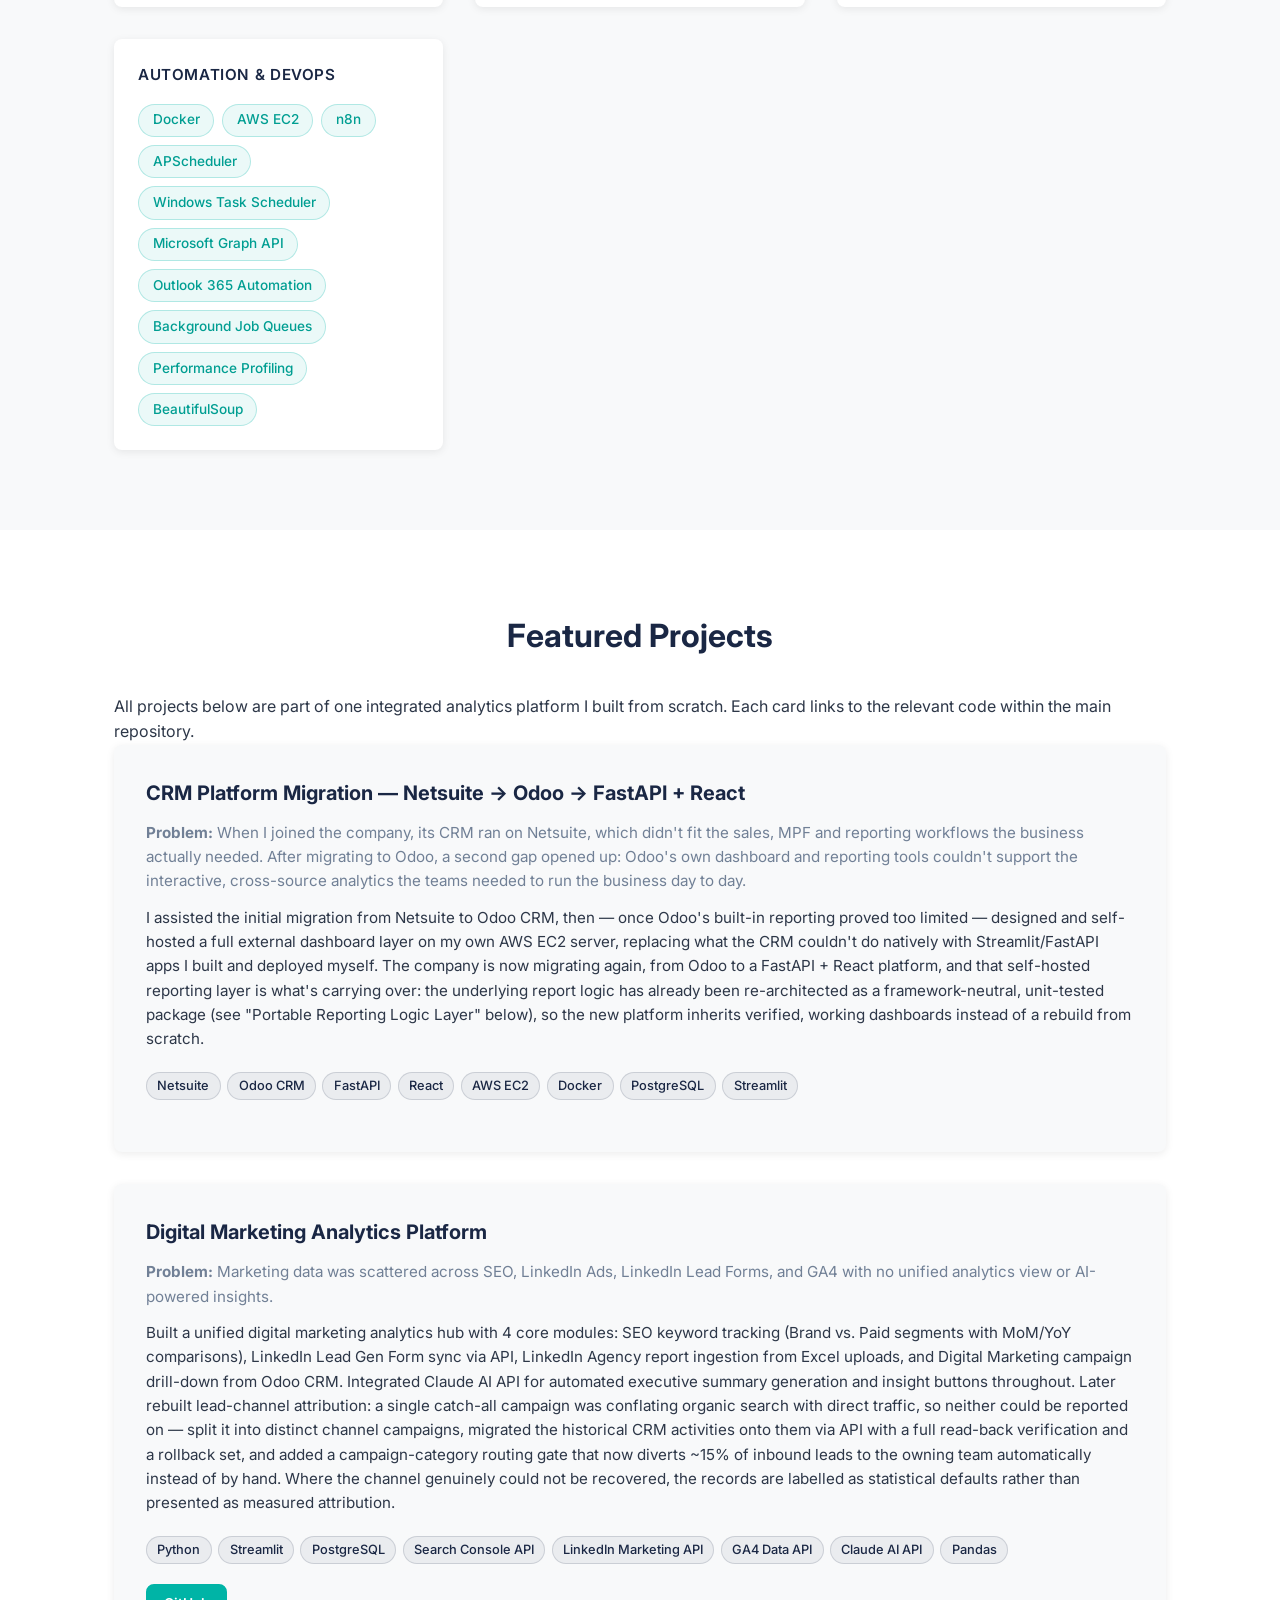
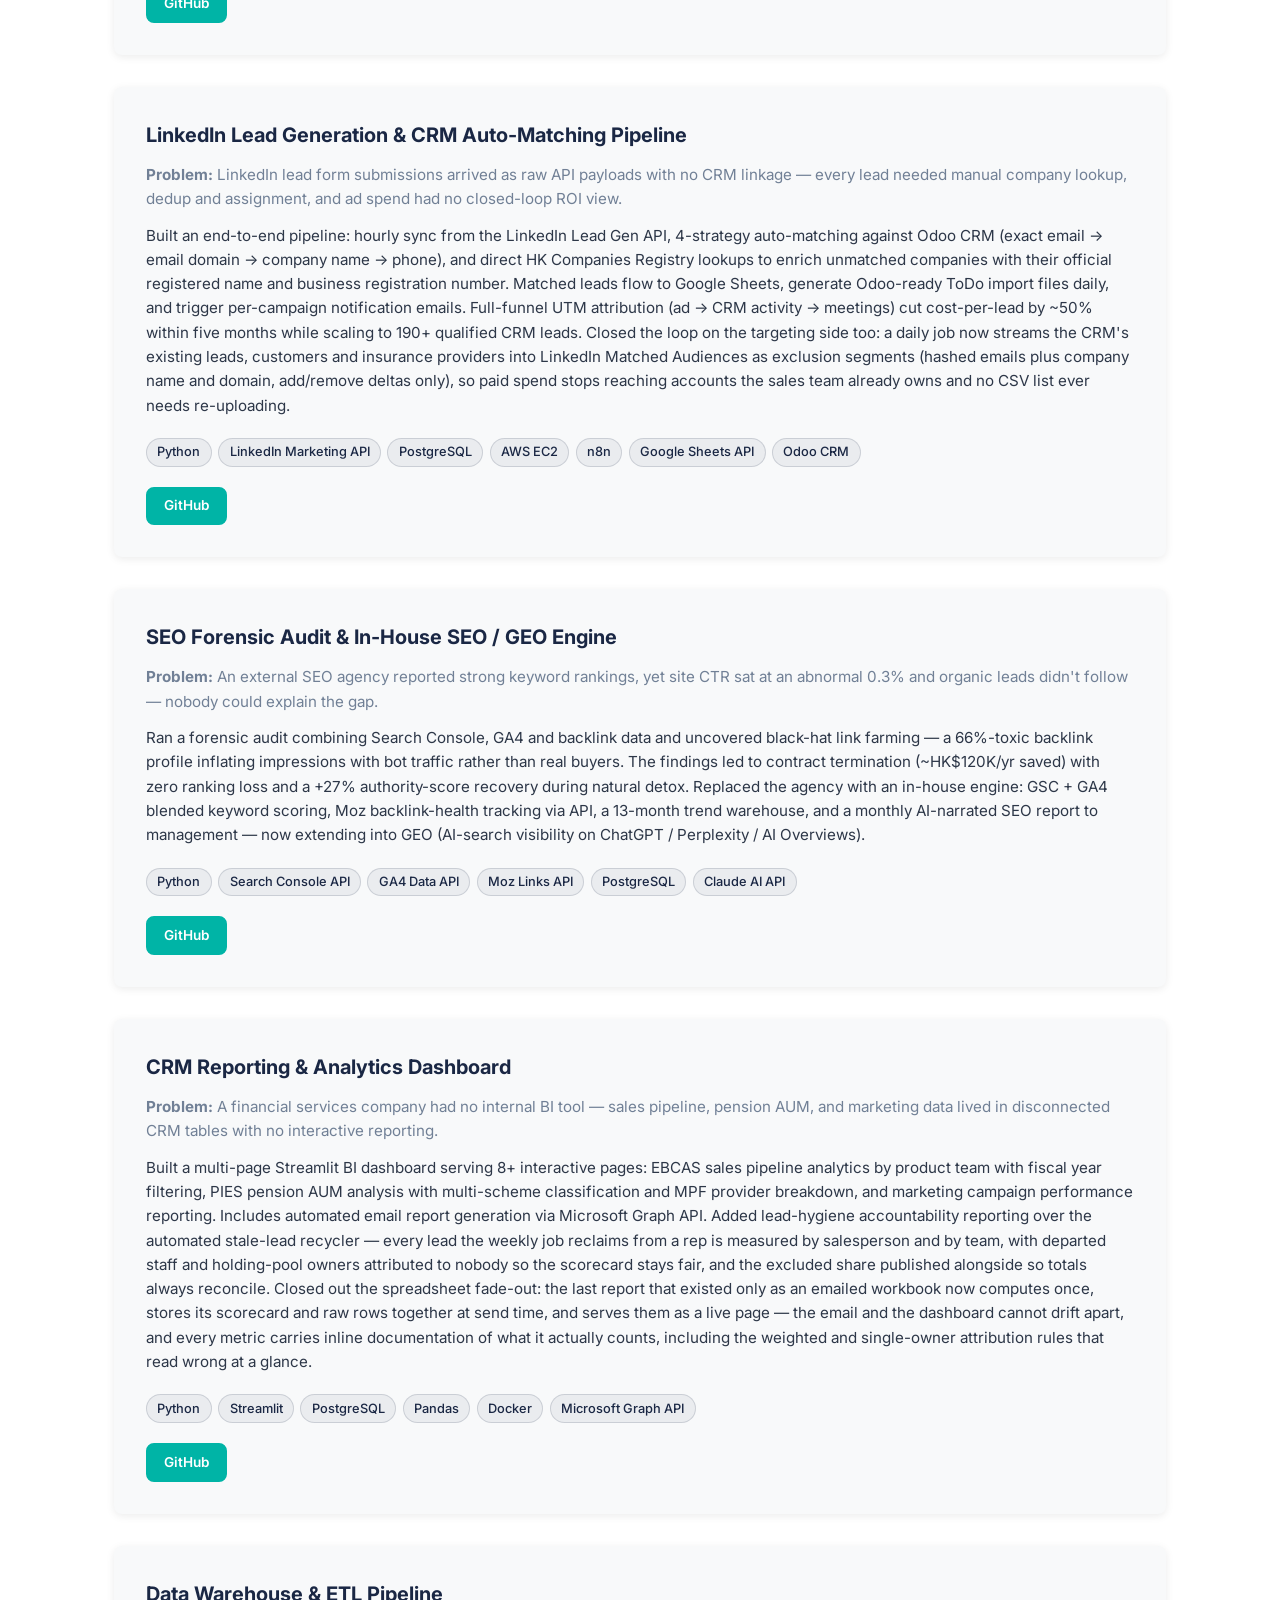
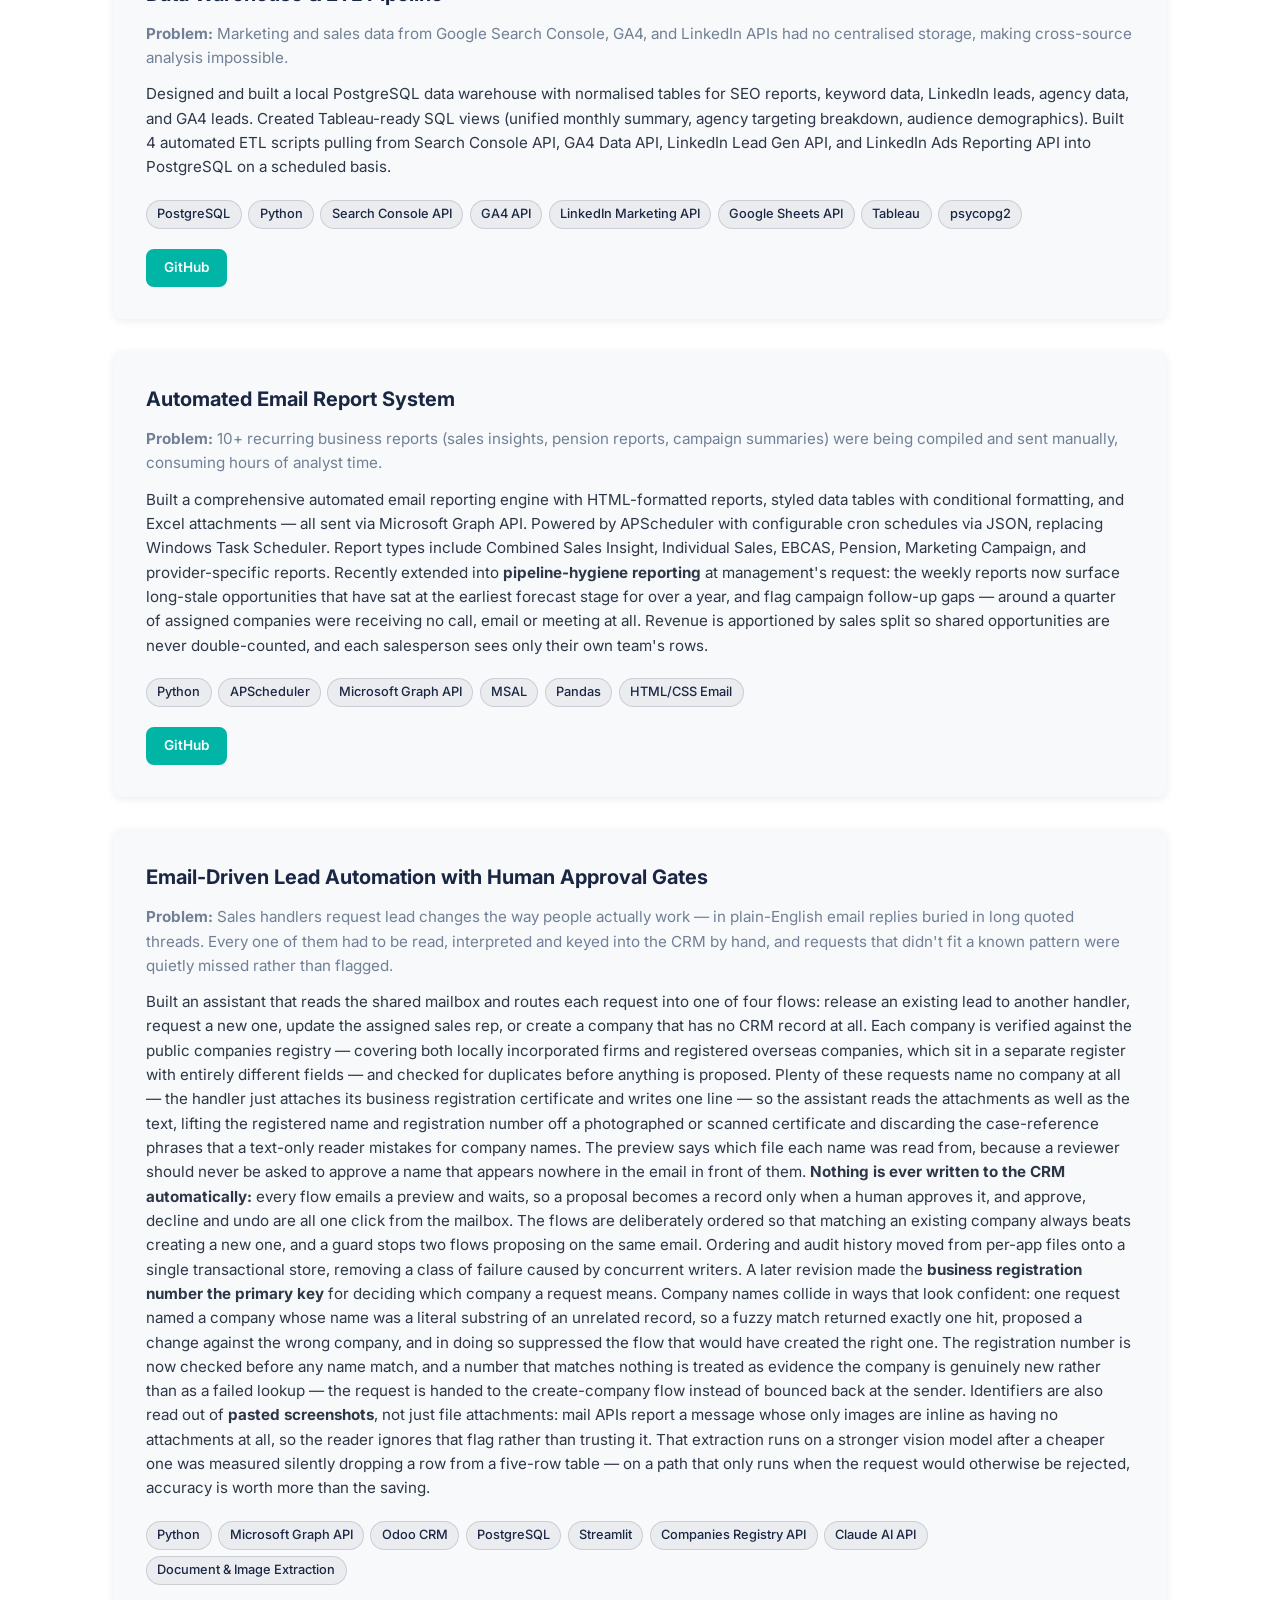
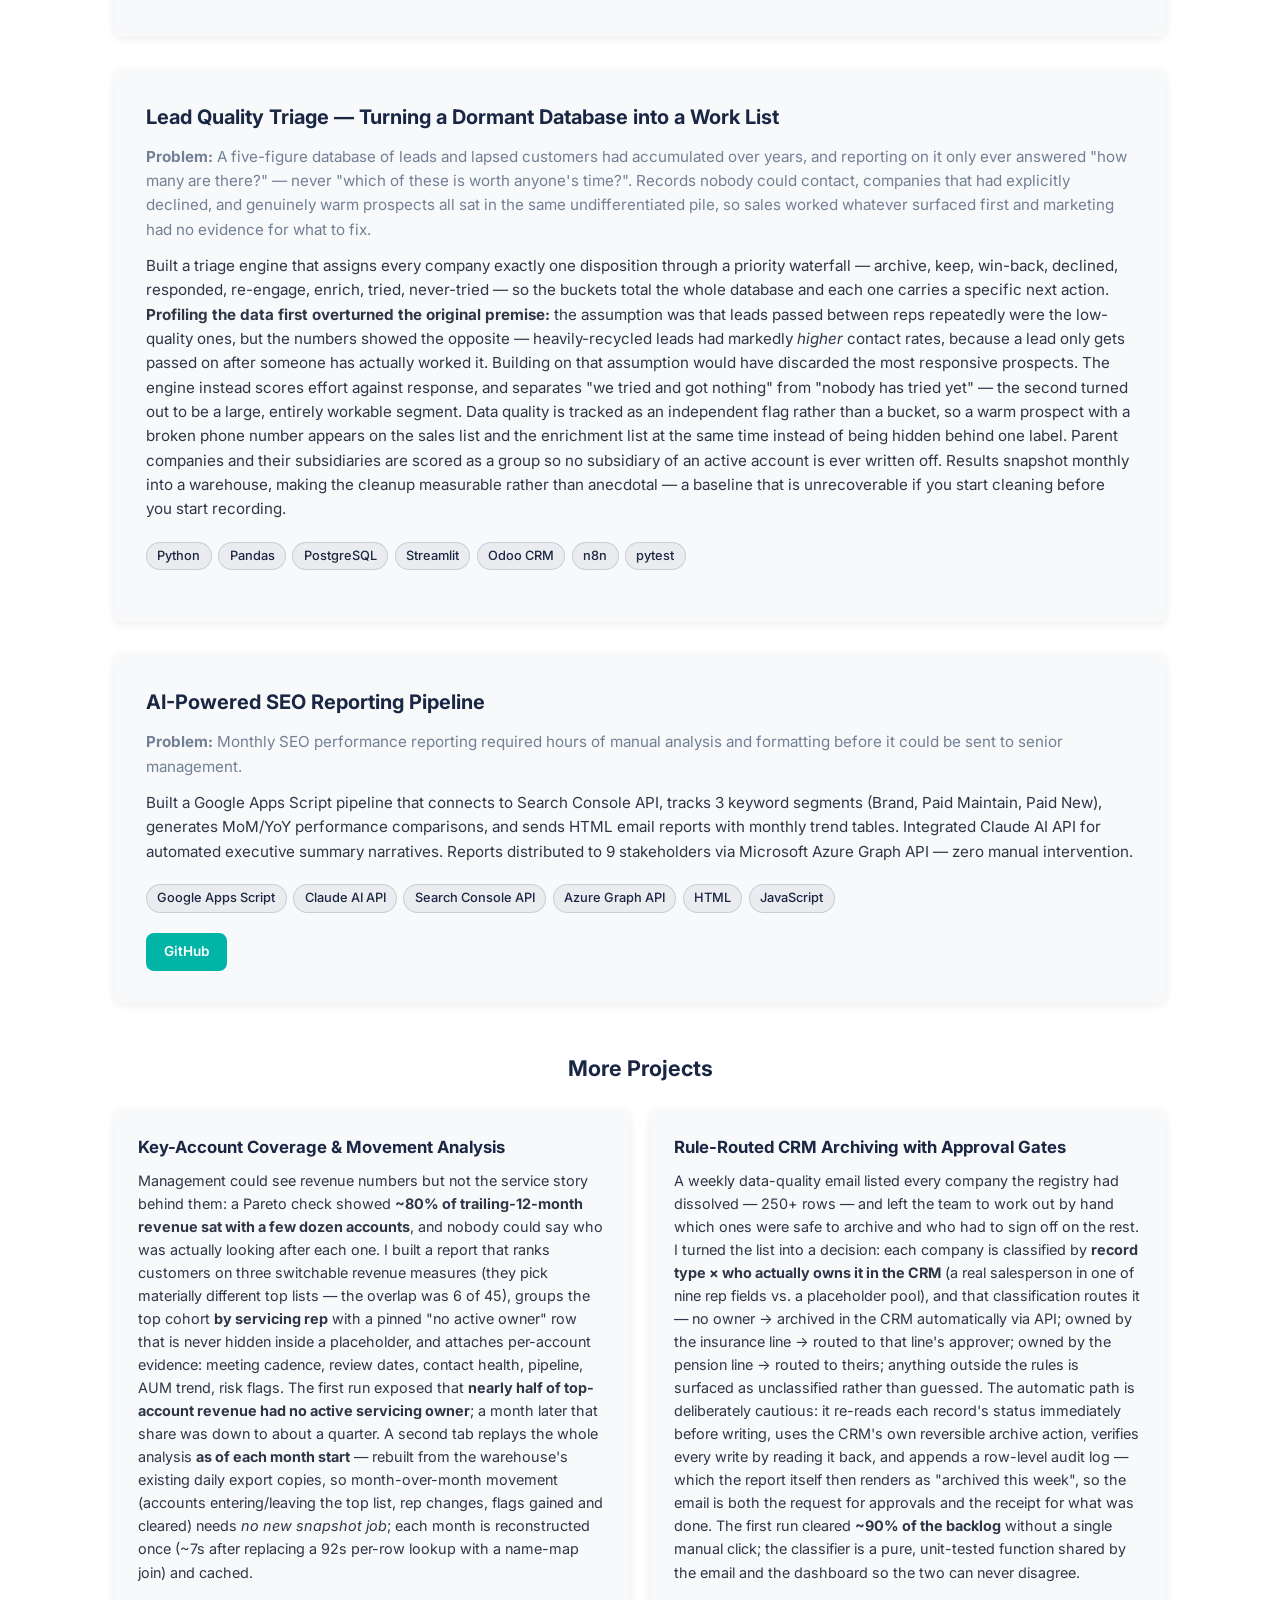
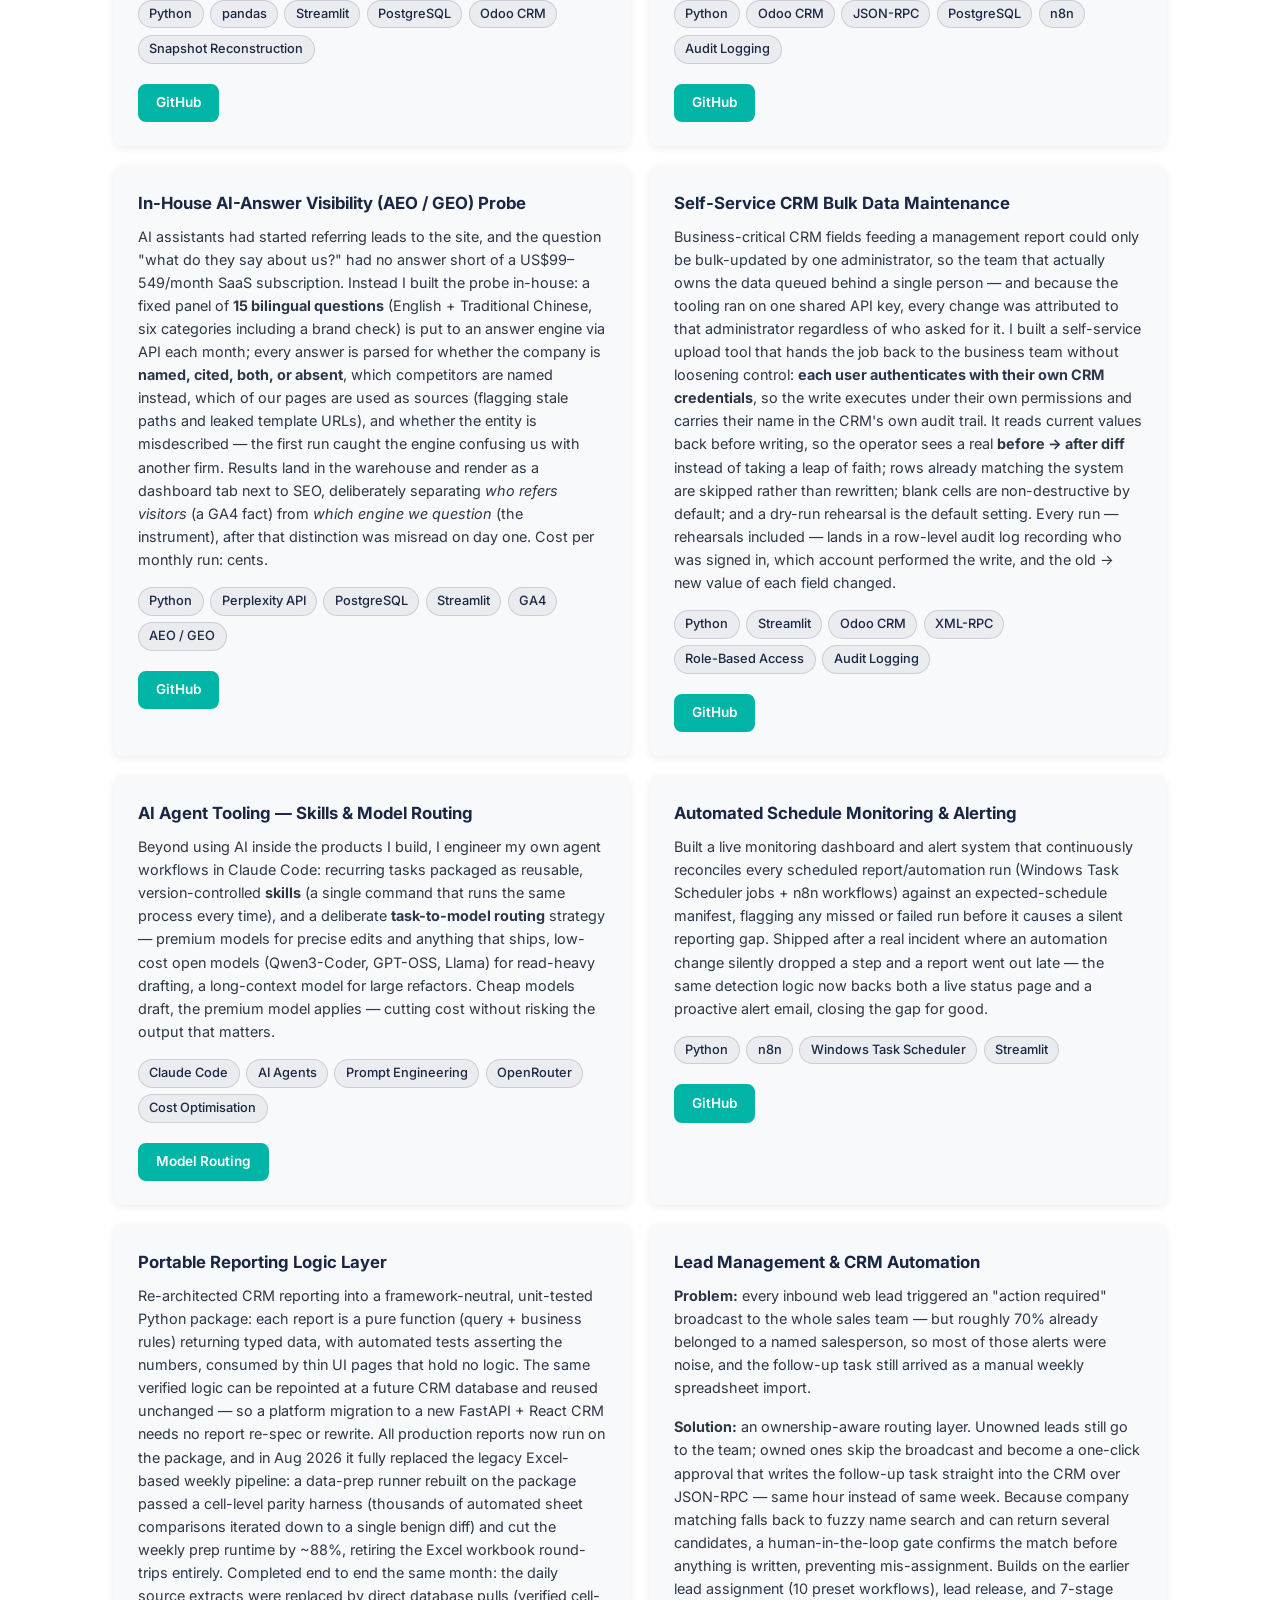
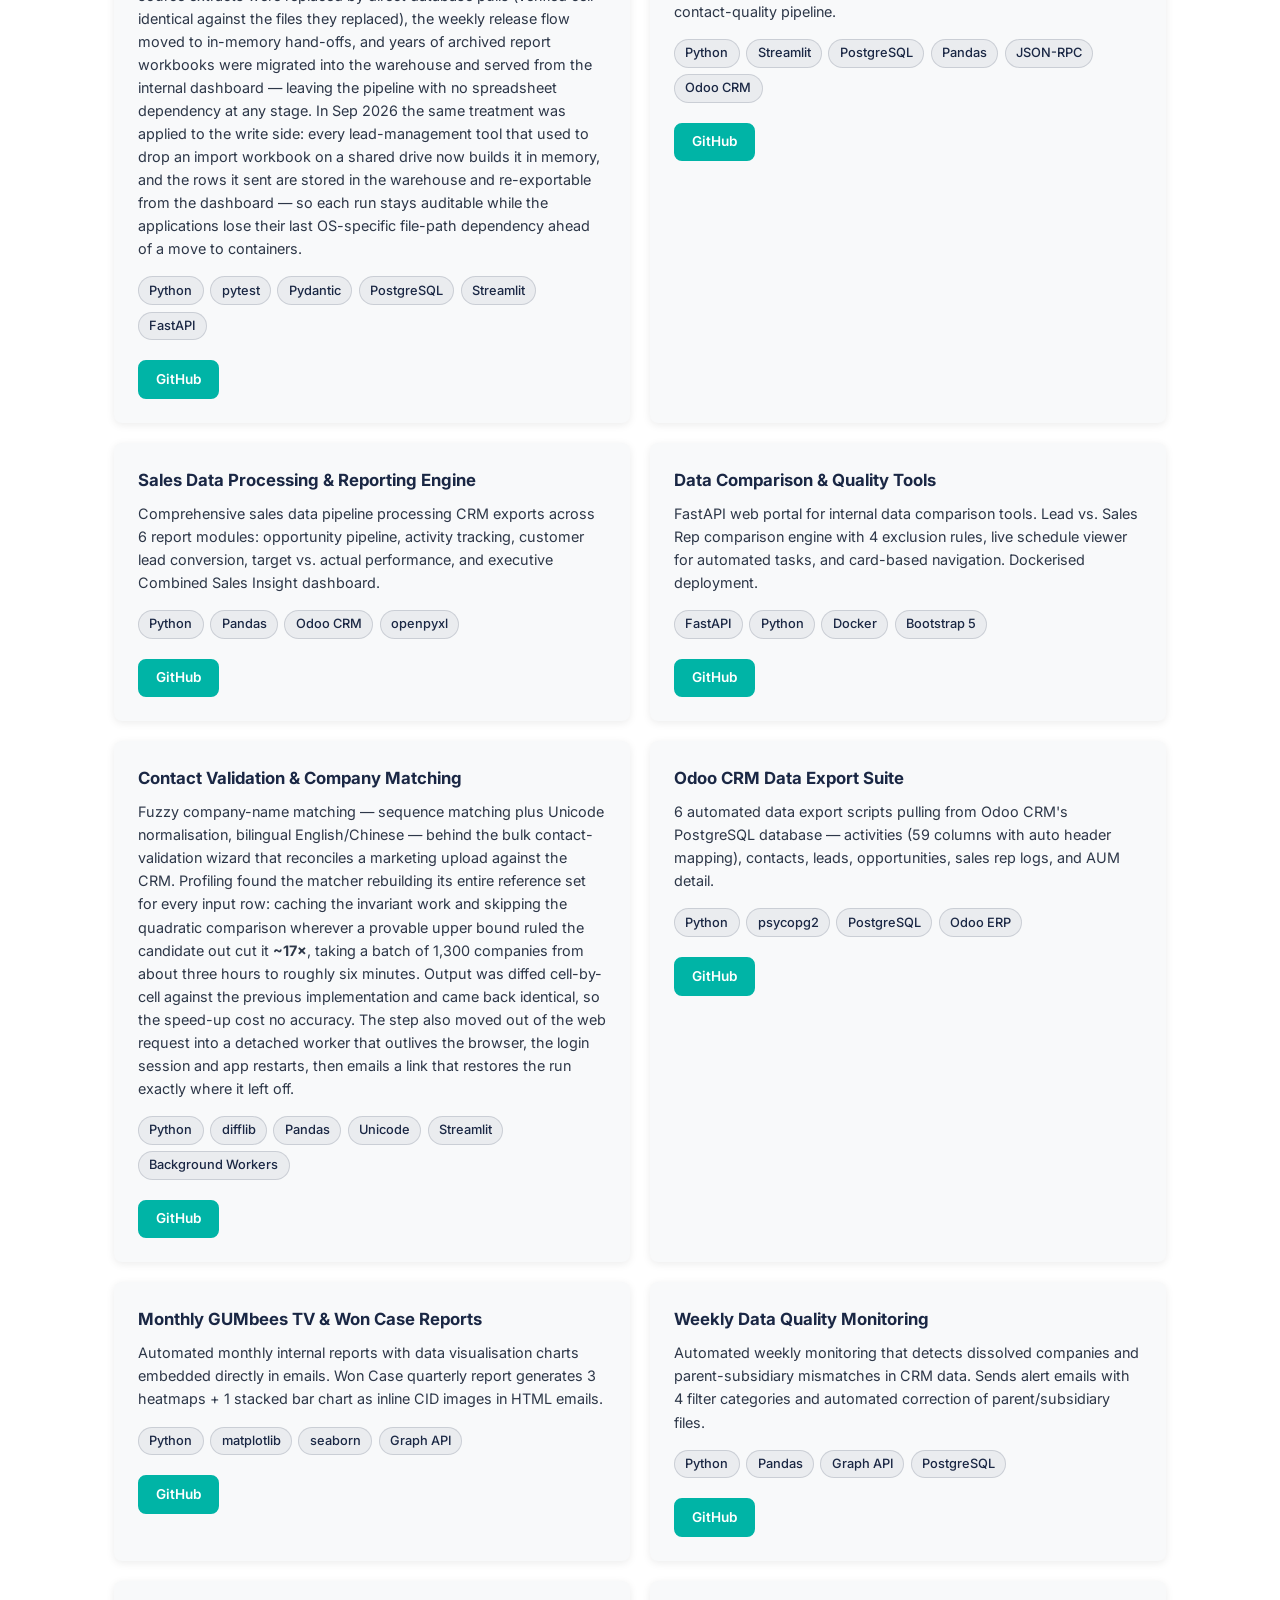
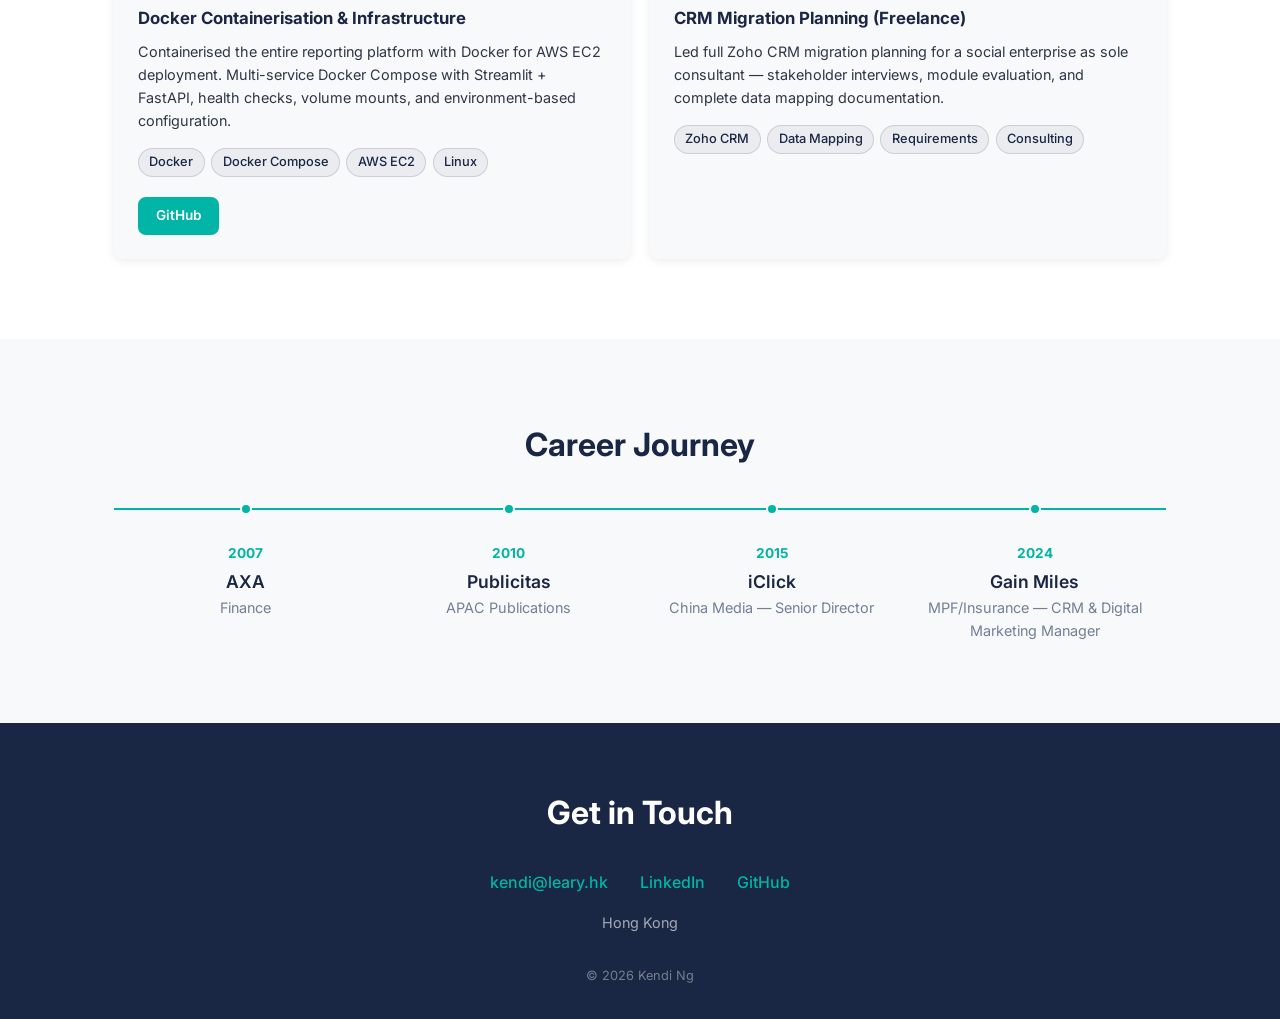
==== commit 953e2baf: "Add Key-Account Coverage & Movement Analysis card - Top-revenue cohort by servicing rep with pinned " ====
--- a/index.html
+++ b/index.html
@@ -376,6 +376,21 @@
         <div class="projects-grid-compact">
 
           <!-- Rule-Routed CRM Archiving with Approval Gates (added 2026-08) -->
+          <!-- Top-customer coverage & monthly movement (added 2026-09) -->
+          <article class="project-card-compact">
+            <h4 class="project-title-sm">Key-Account Coverage &amp; Movement Analysis</h4>
+            <p class="project-desc">Management could see revenue numbers but not the service story behind them: a Pareto check showed <strong>~80% of trailing-12-month revenue sat with a few dozen accounts</strong>, and nobody could say who was actually looking after each one. I built a report that ranks customers on three switchable revenue measures (they pick materially different top lists — the overlap was 6 of 45), groups the top cohort <strong>by servicing rep</strong> with a pinned "no active owner" row that is never hidden inside a placeholder, and attaches per-account evidence: meeting cadence, review dates, contact health, pipeline, AUM trend, risk flags. The first run exposed that <strong>nearly half of top-account revenue had no active servicing owner</strong>; a month later that share was down to about a quarter. A second tab replays the whole analysis <strong>as of each month start</strong> — rebuilt from the warehouse's existing daily export copies, so month-over-month movement (accounts entering/leaving the top list, rep changes, flags gained and cleared) needs <em>no new snapshot job</em>; each month is reconstructed once (~7s after replacing a 92s per-row lookup with a name-map join) and cached.</p>
+            <ul class="project-tech">
+              <li class="tech-badge">Python</li>
+              <li class="tech-badge">pandas</li>
+              <li class="tech-badge">Streamlit</li>
+              <li class="tech-badge">PostgreSQL</li>
+              <li class="tech-badge">Odoo CRM</li>
+              <li class="tech-badge">Snapshot Reconstruction</li>
+            </ul>
+            <div class="project-links"><a href="https://github.com/hkkendi/work-app-copy" class="btn btn-sm btn-primary" target="_blank" rel="noopener">GitHub</a></div>
+          </article>
+
           <article class="project-card-compact">
             <h4 class="project-title-sm">Rule-Routed CRM Archiving with Approval Gates</h4>
             <p class="project-desc">A weekly data-quality email listed every company the registry had dissolved — 250+ rows — and left the team to work out by hand which ones were safe to archive and who had to sign off on the rest. I turned the list into a decision: each company is classified by <strong>record type × who actually owns it in the CRM</strong> (a real salesperson in one of nine rep fields vs. a placeholder pool), and that classification routes it — no owner → archived in the CRM automatically via API; owned by the insurance line → routed to that line's approver; owned by the pension line → routed to theirs; anything outside the rules is surfaced as unclassified rather than guessed. The automatic path is deliberately cautious: it re-reads each record's status immediately before writing, uses the CRM's own reversible archive action, verifies every write by reading it back, and appends a row-level audit log — which the report itself then renders as "archived this week", so the email is both the request for approvals and the receipt for what was done. The first run cleared <strong>~90% of the backlog</strong> without a single manual click; the classifier is a pure, unit-tested function shared by the email and the dashboard so the two can never disagree.</p>
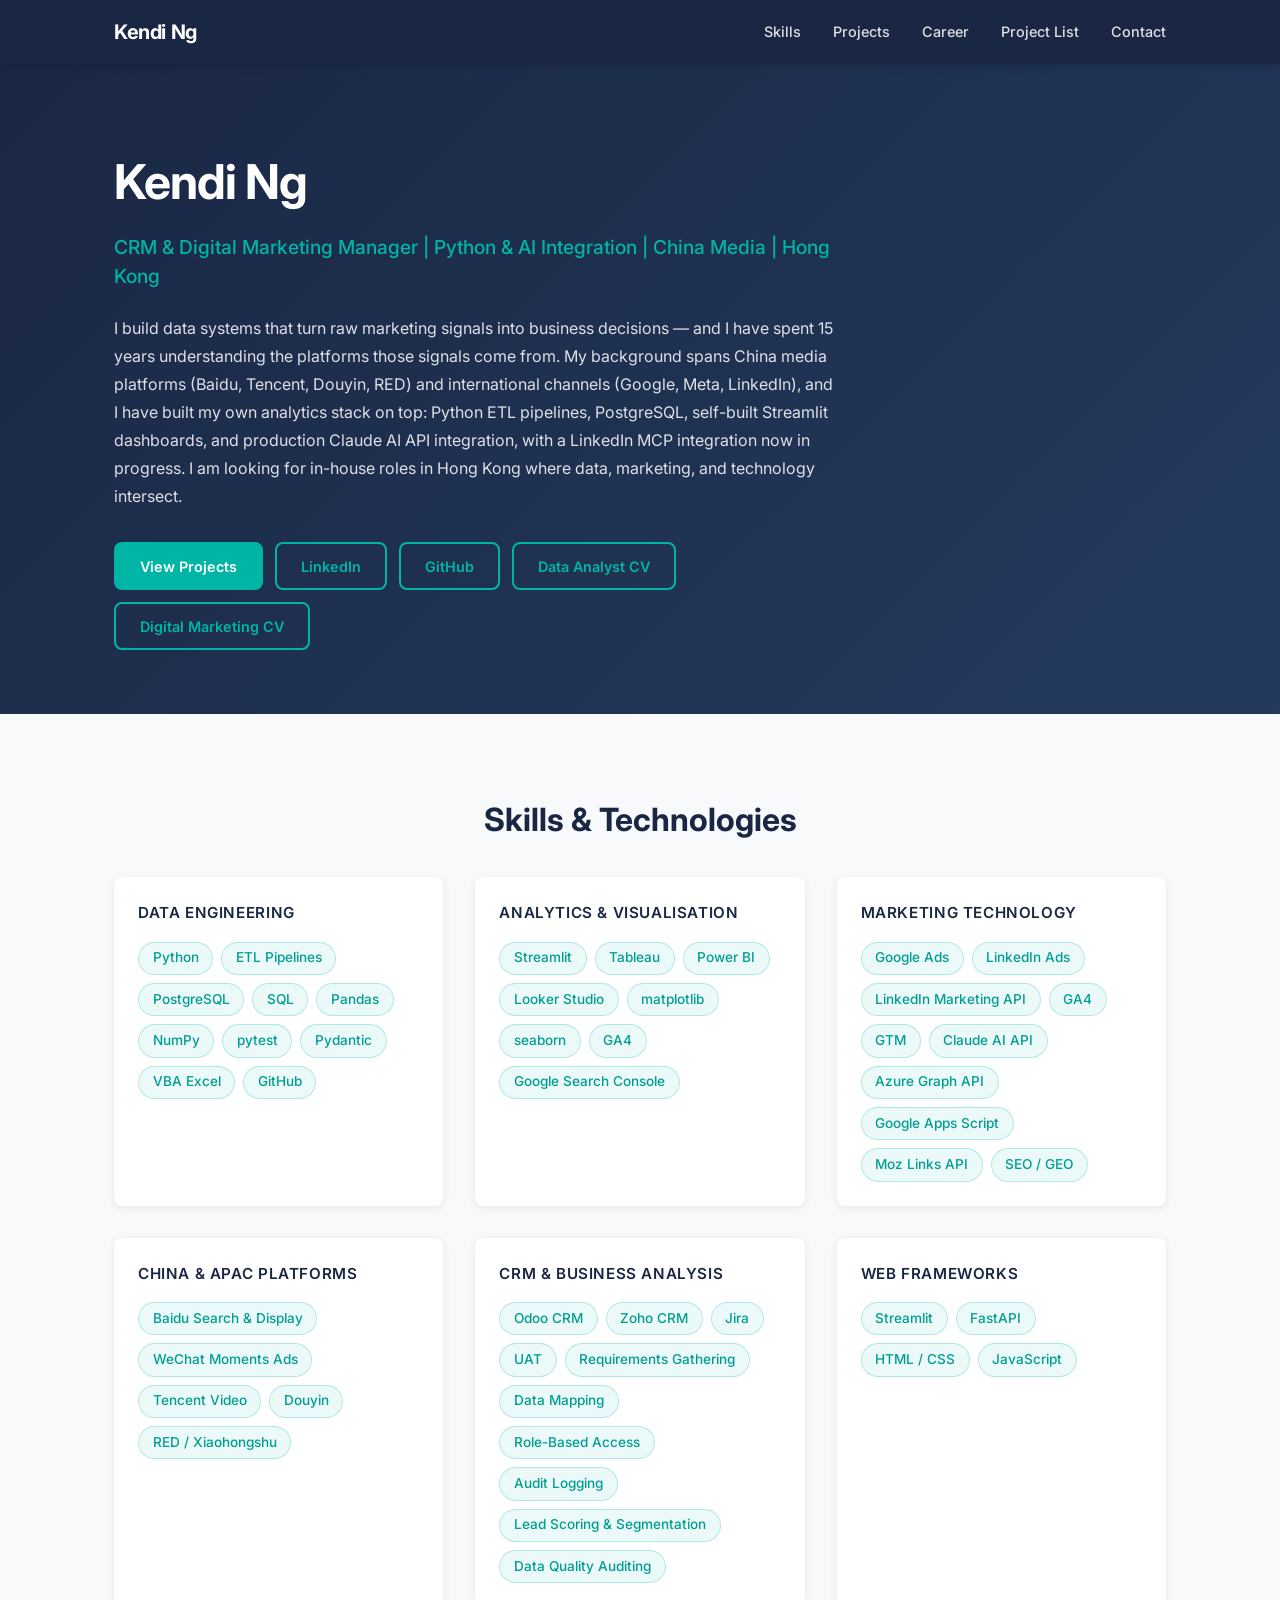
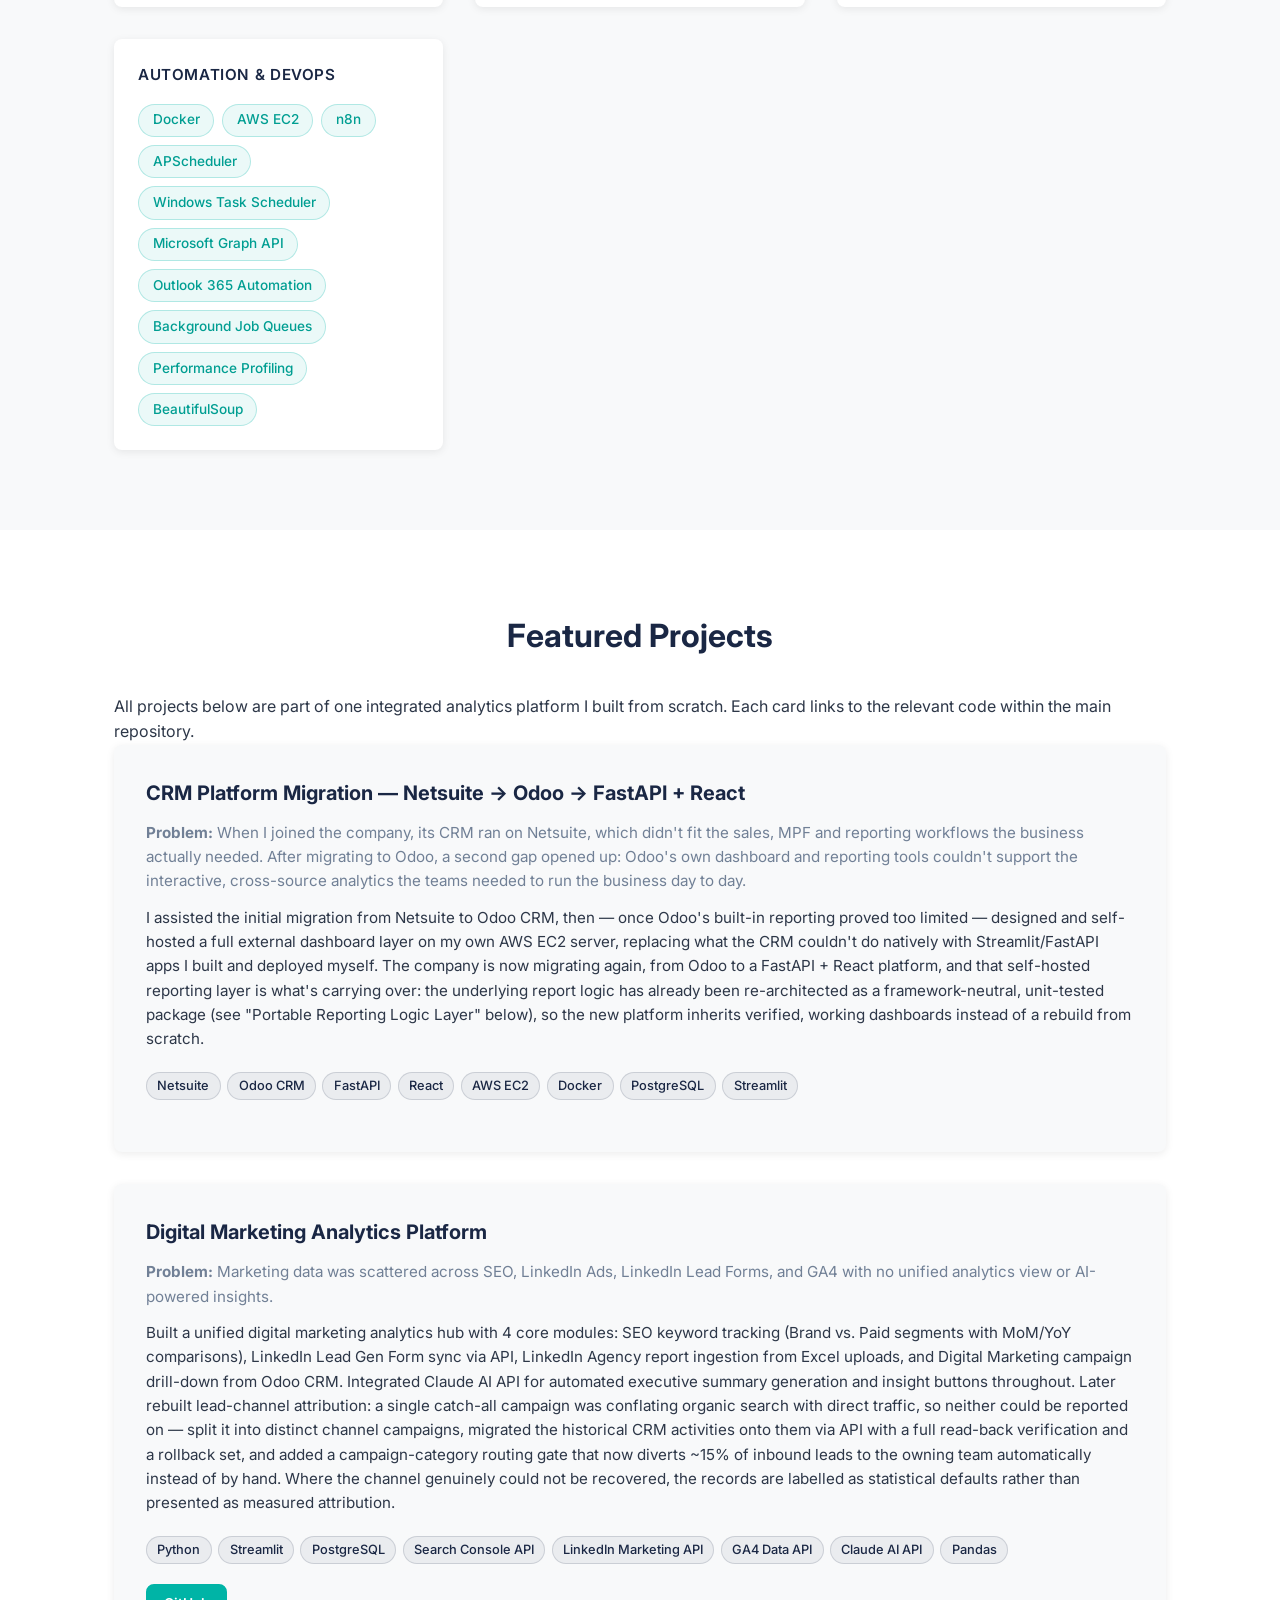
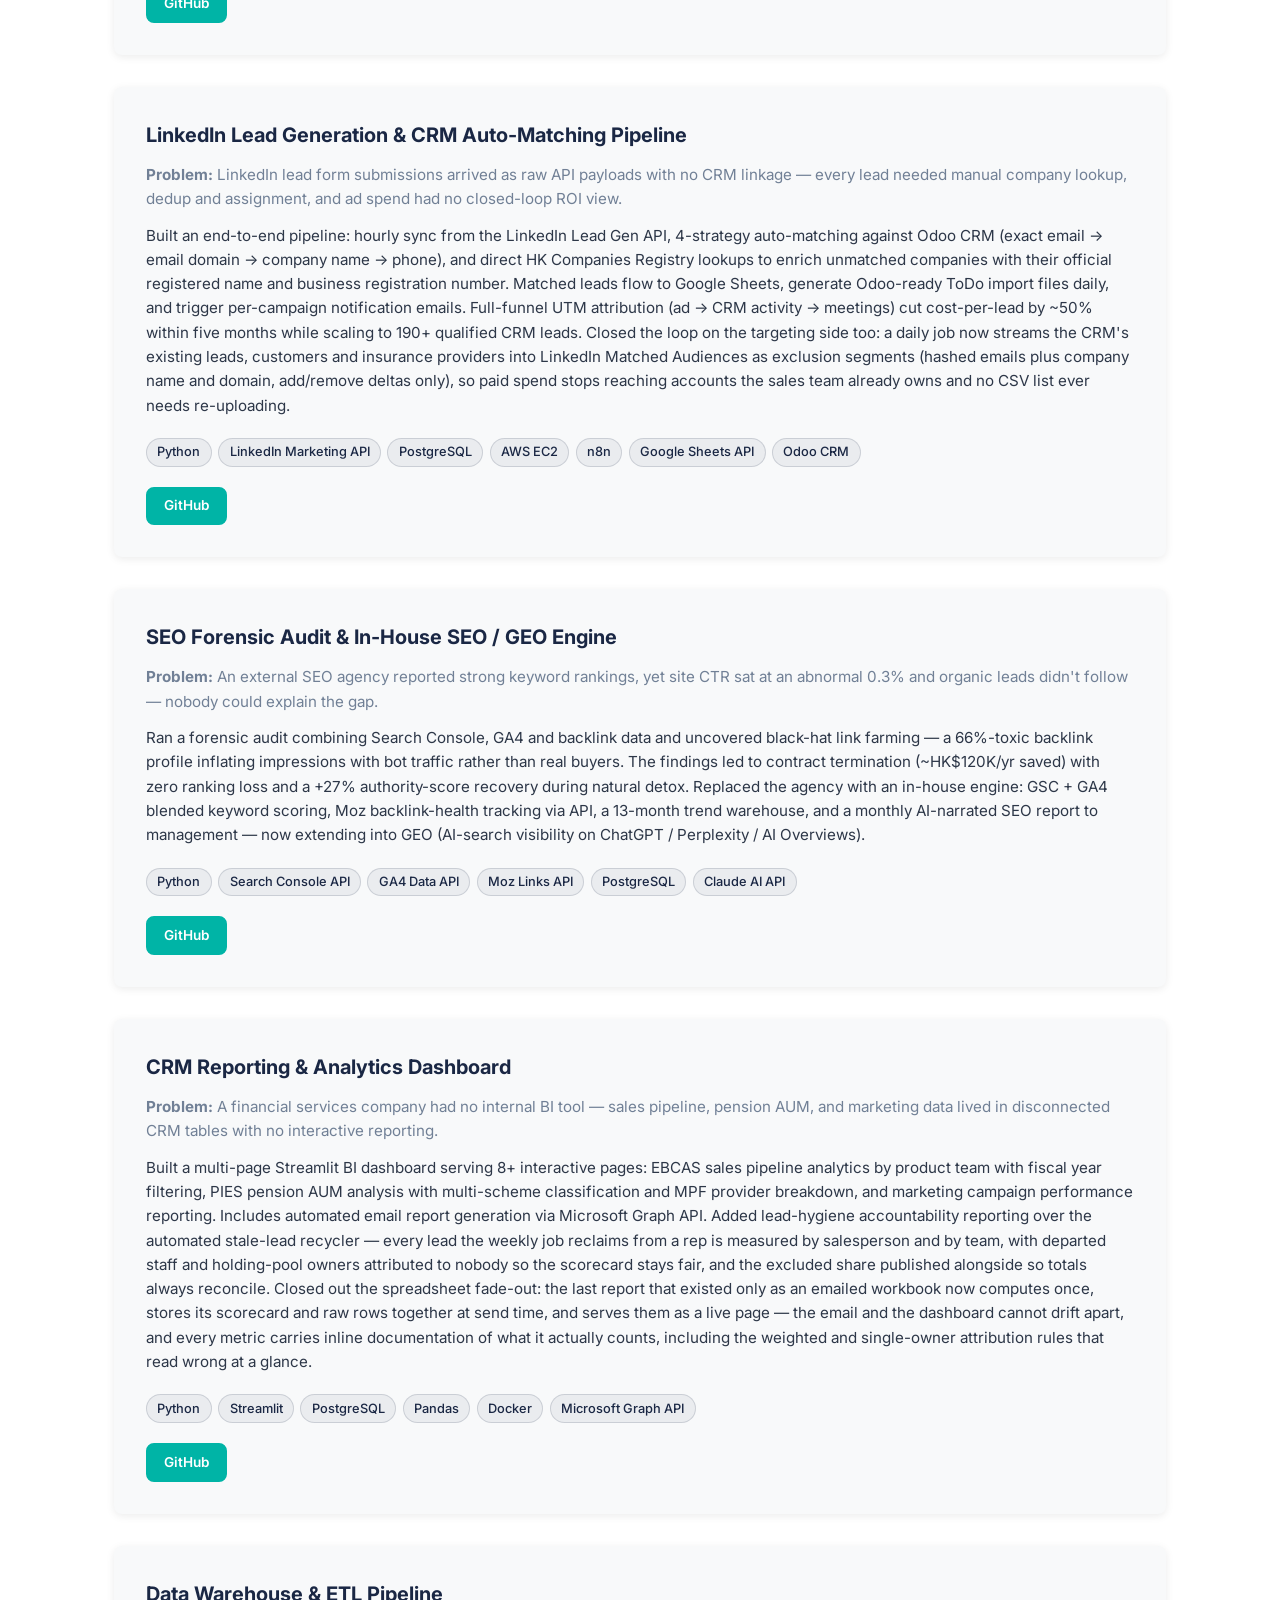
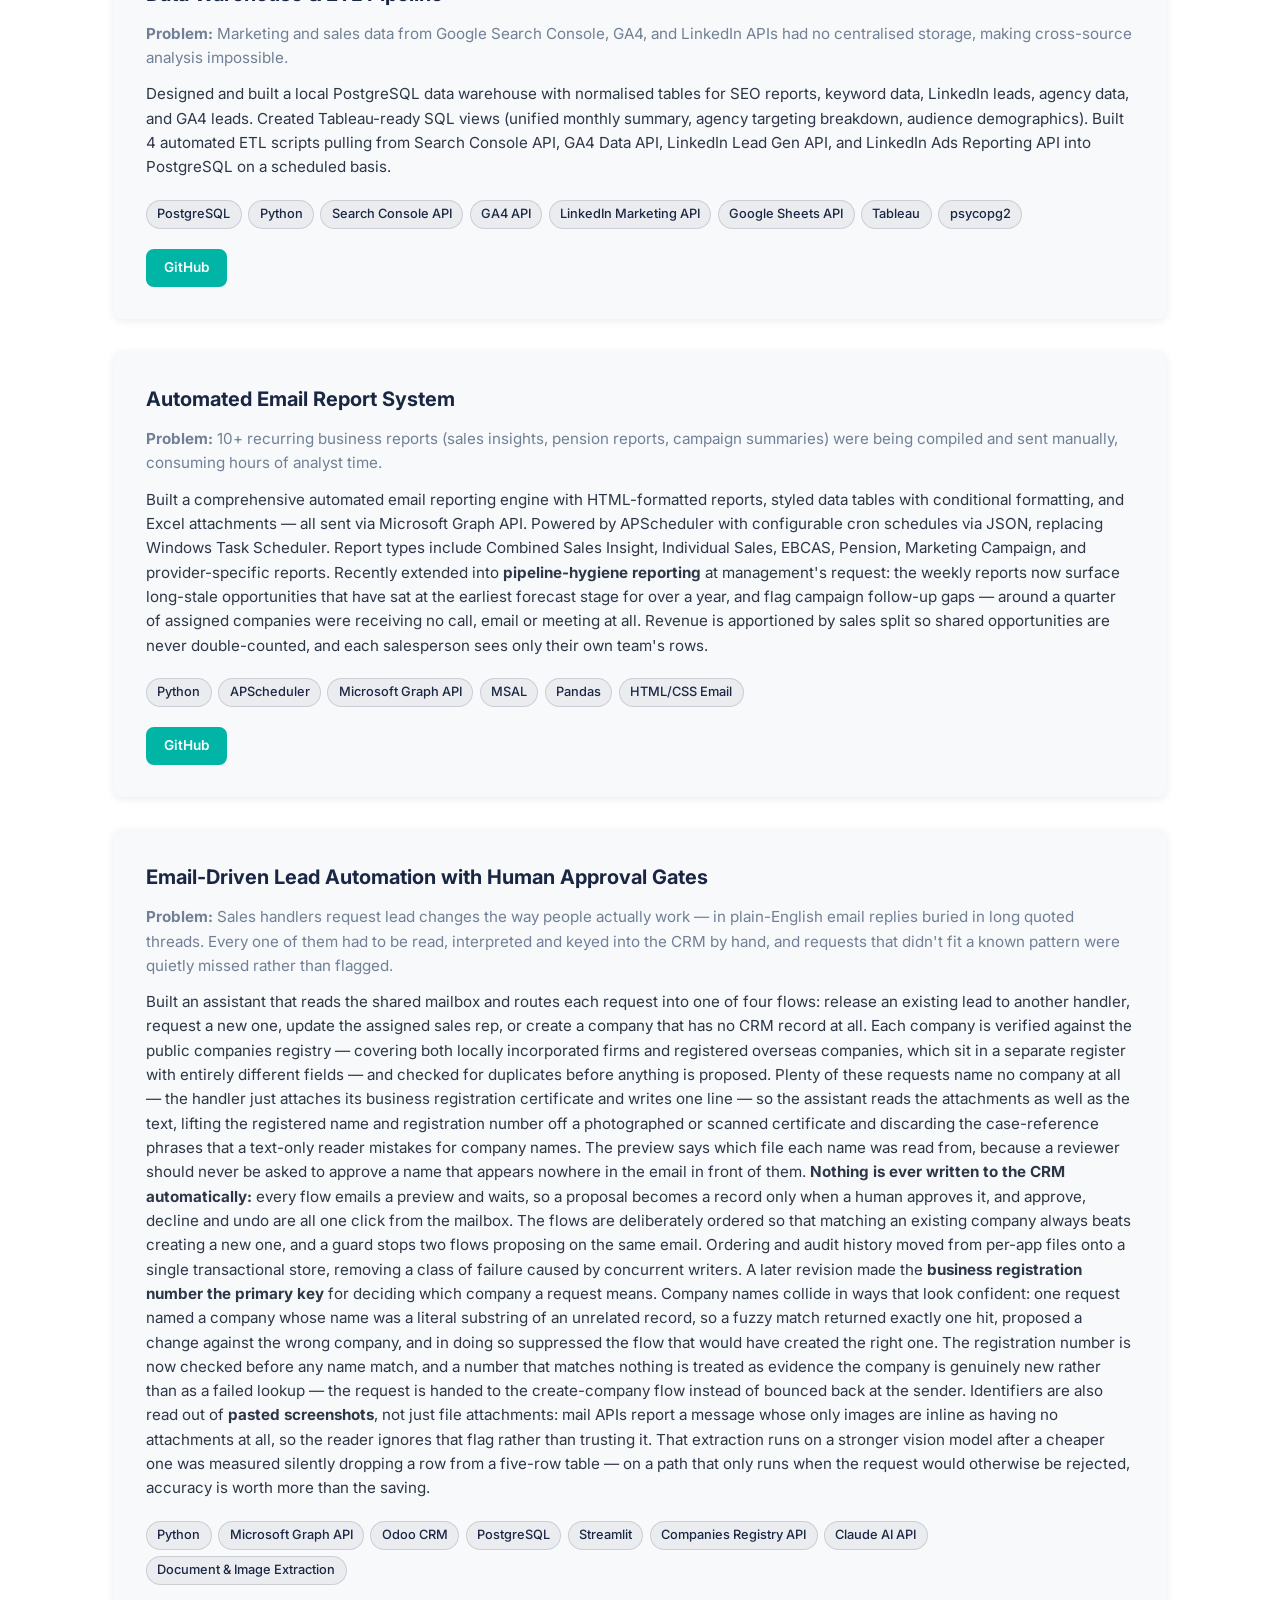
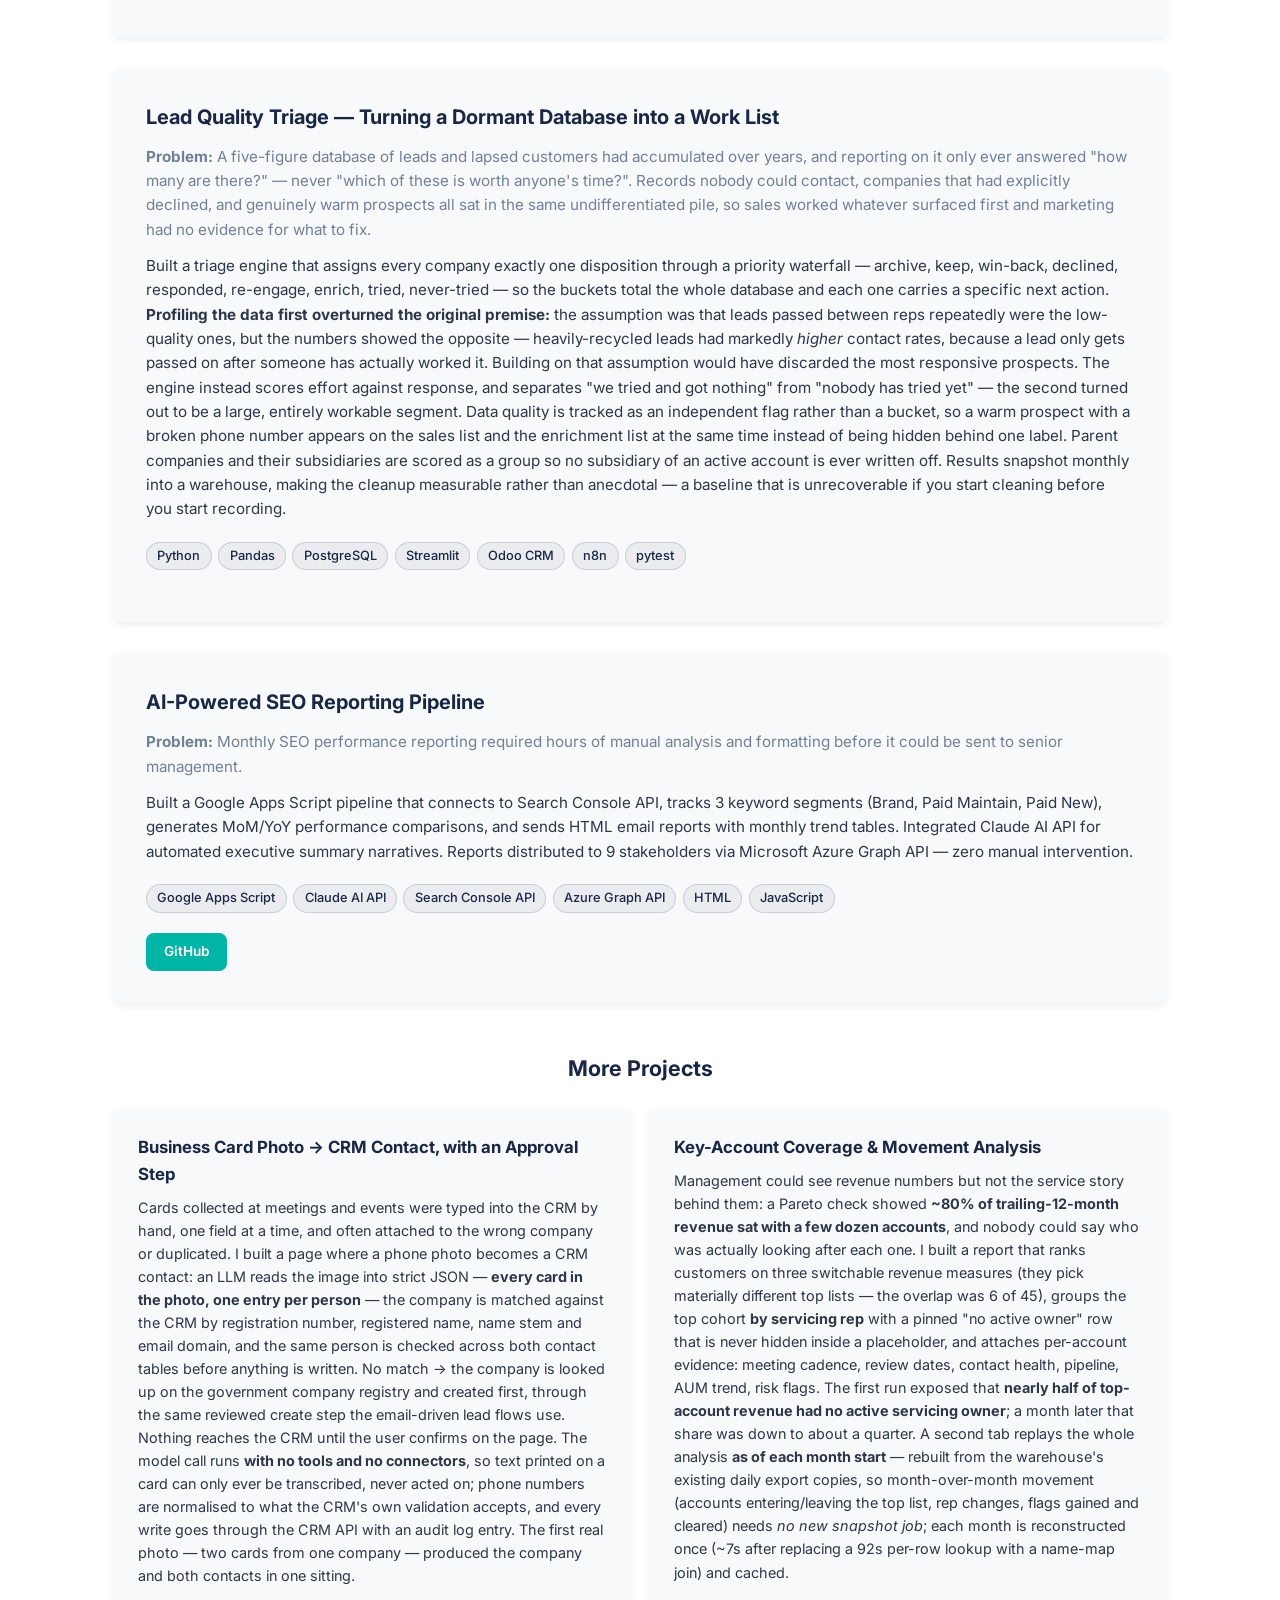
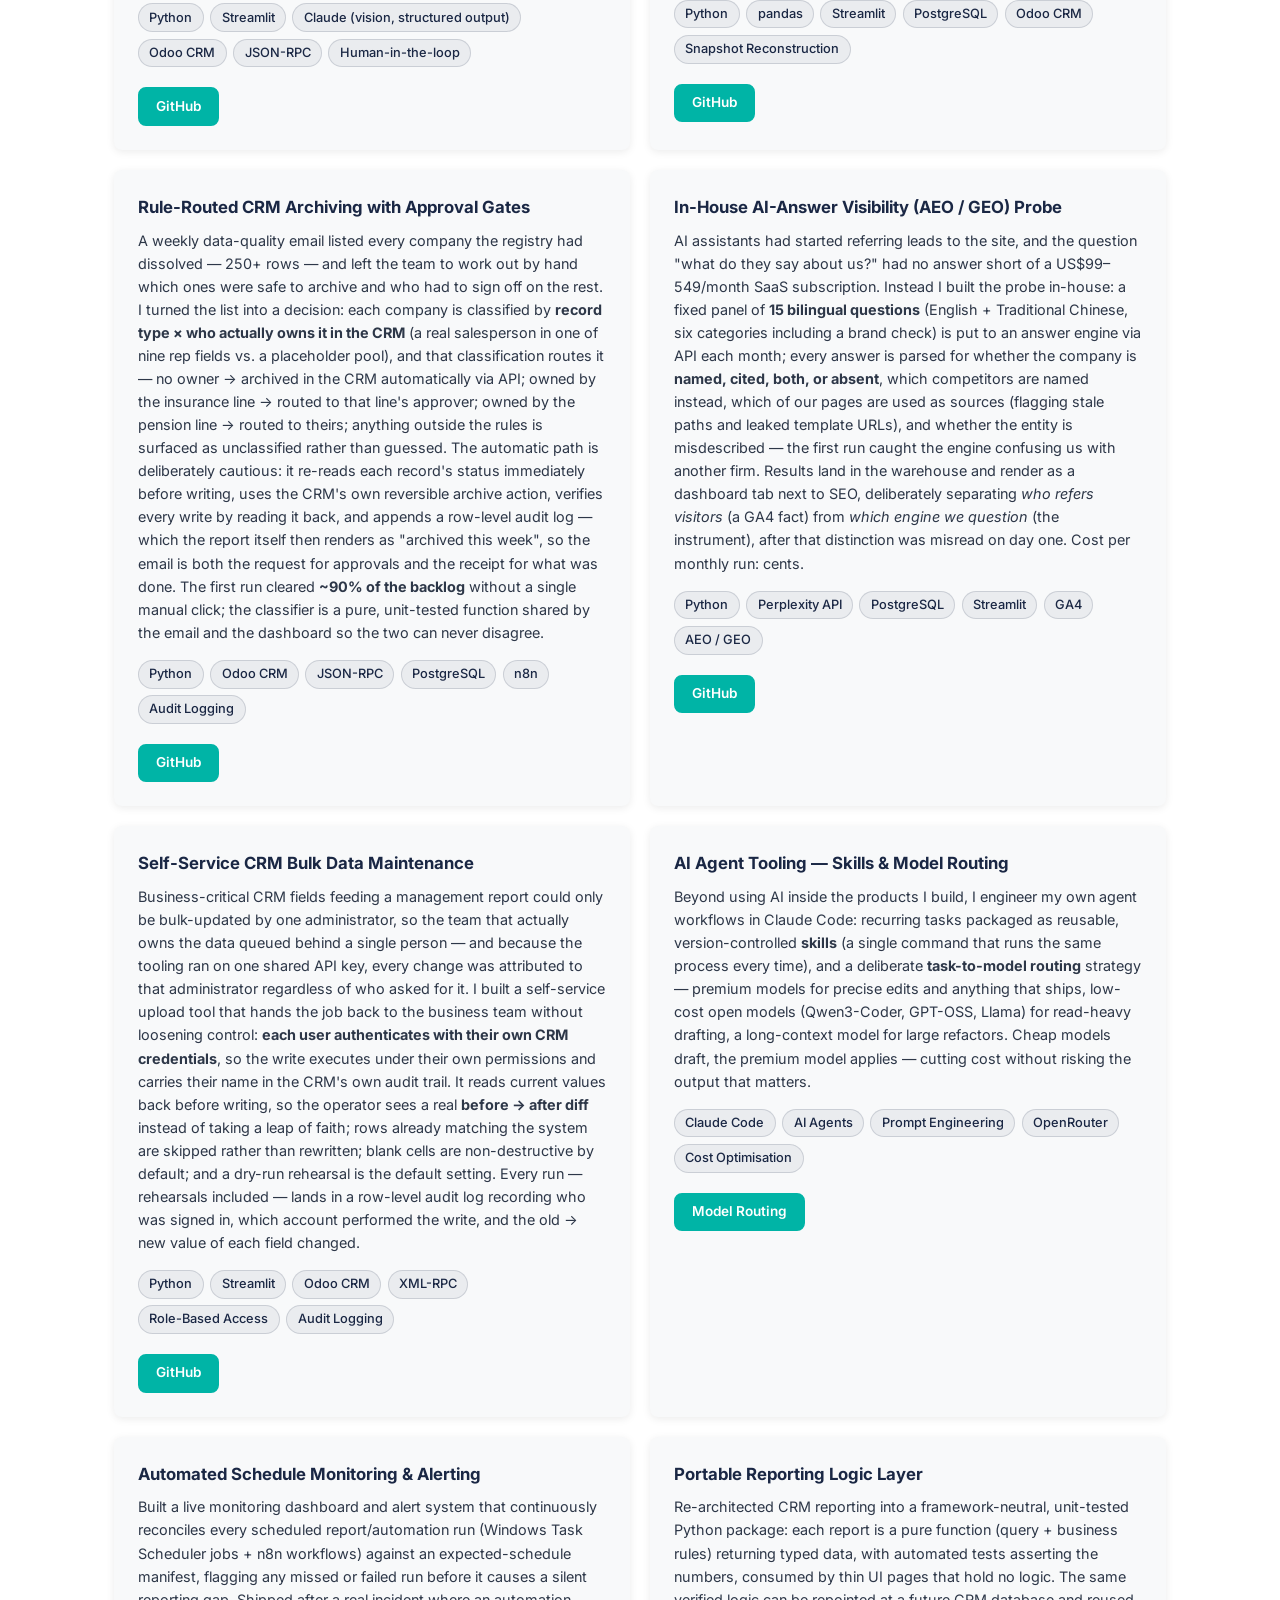
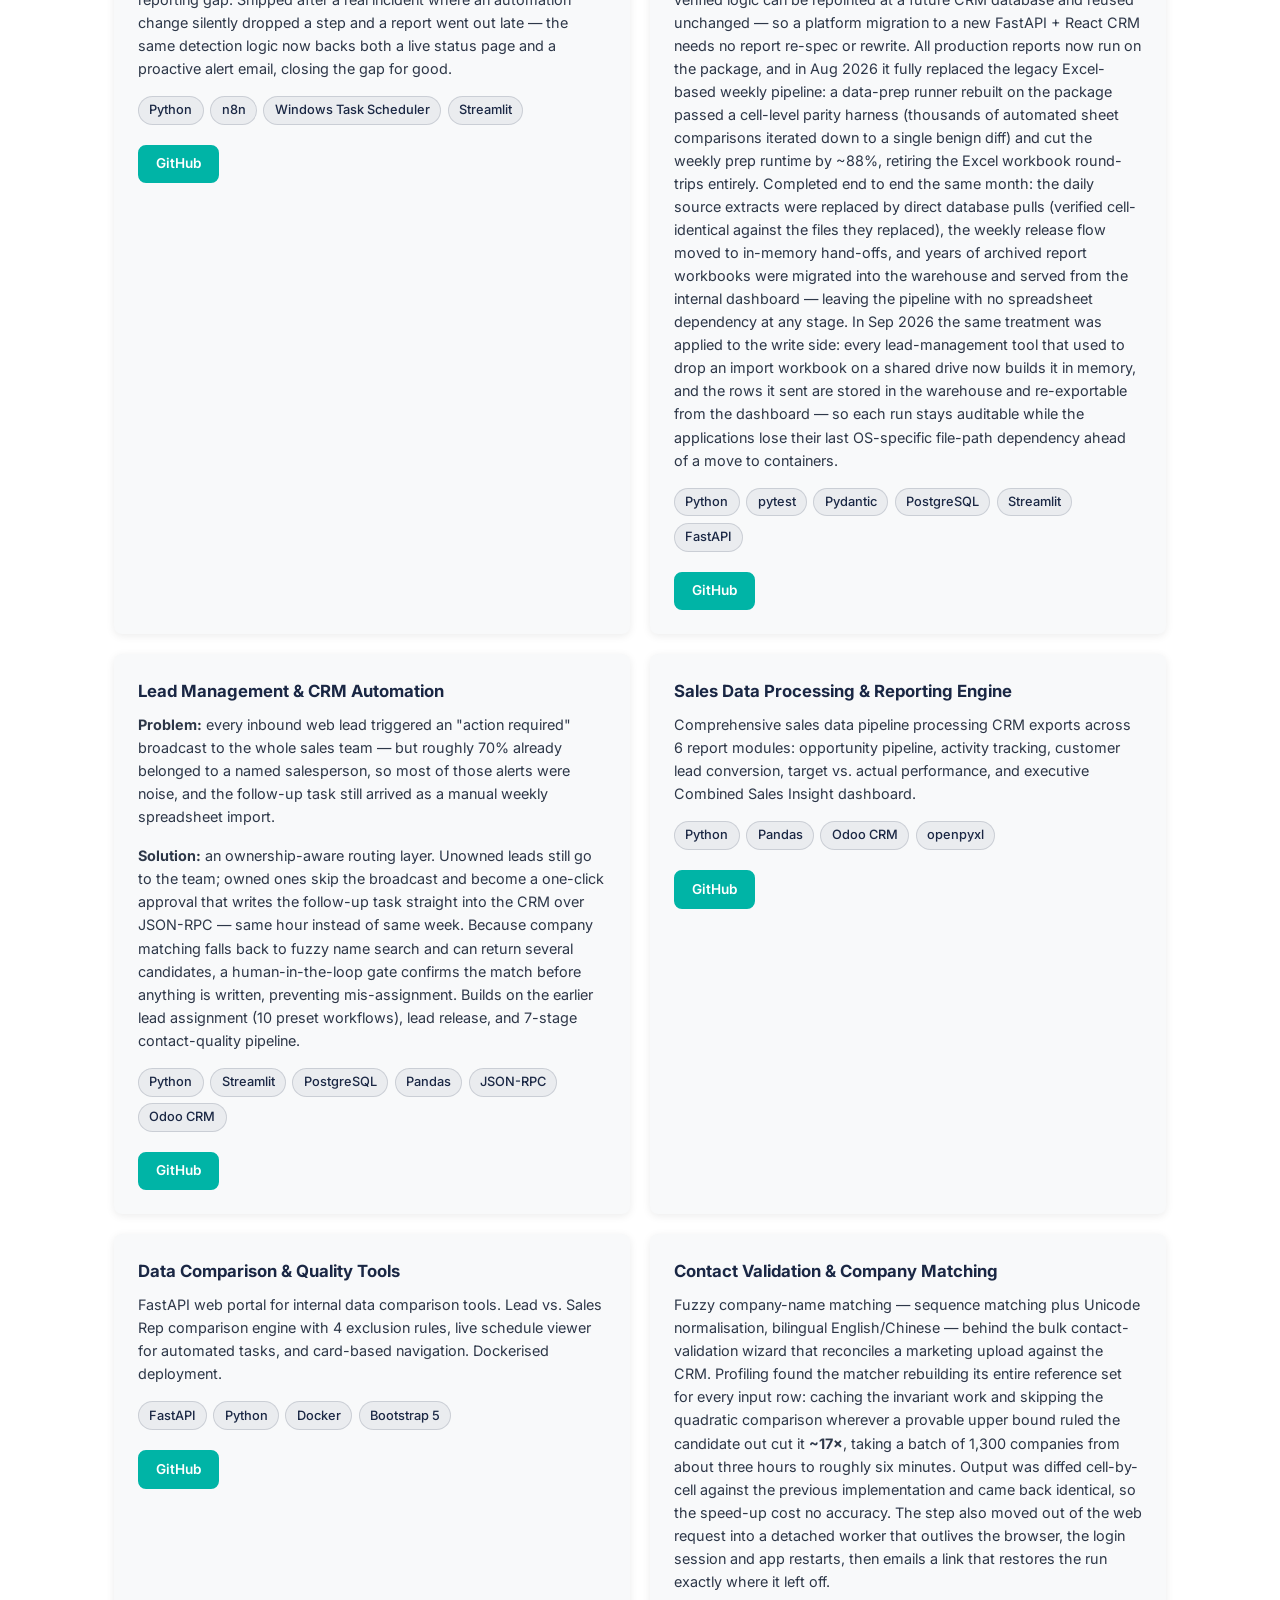
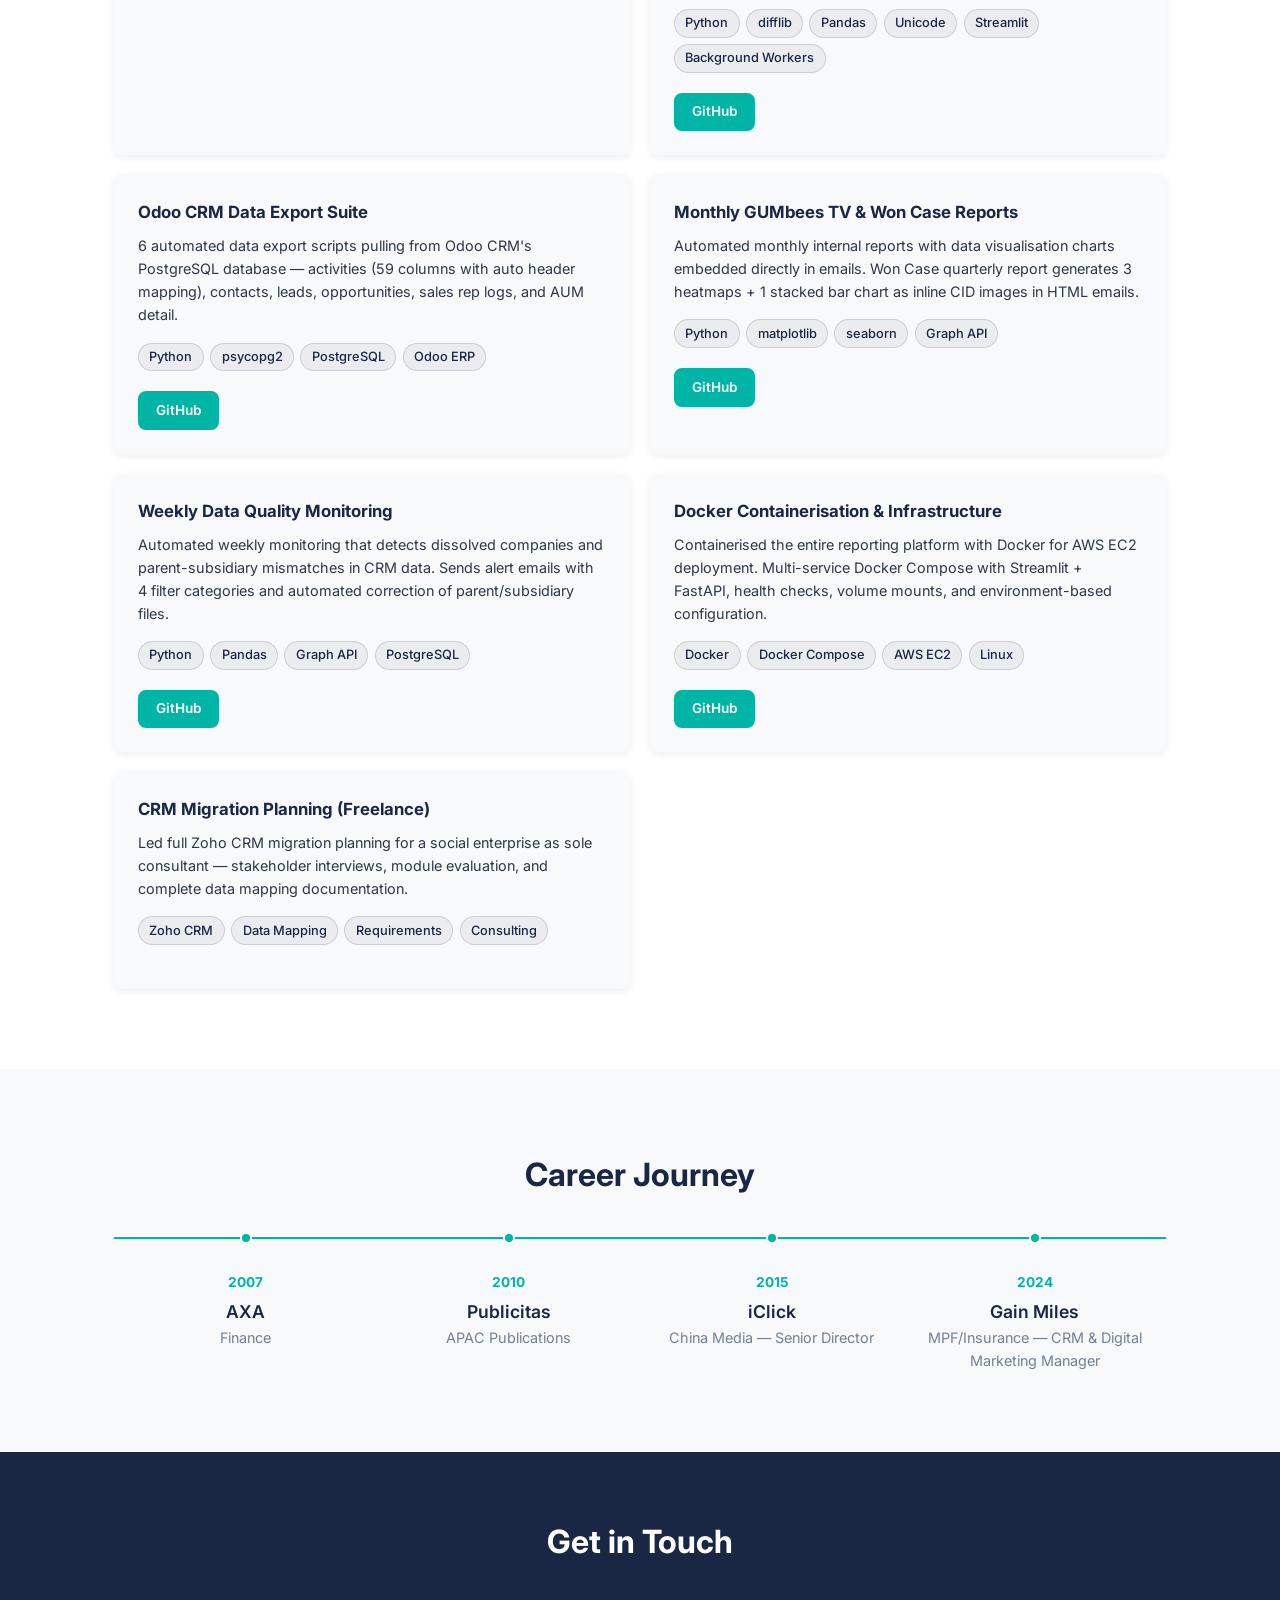
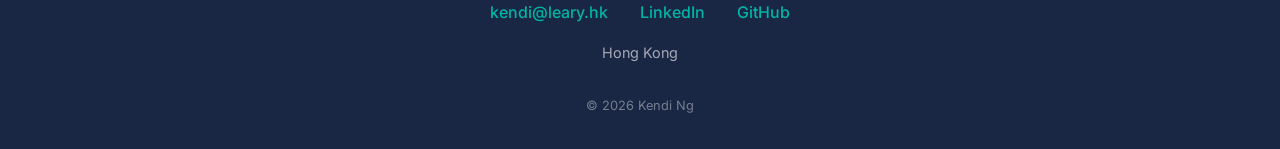
==== commit b8407ab7: "Portfolio: business card photo -> CRM contact card - New More Projects card: multi-card vision OCR t" ====
--- a/index.html
+++ b/index.html
@@ -375,6 +375,21 @@
         <h3 class="subsection-title">More Projects</h3>
         <div class="projects-grid-compact">
 
+          <!-- Business card photo -> CRM contact (added 2026-09) -->
+          <article class="project-card-compact">
+            <h4 class="project-title-sm">Business Card Photo → CRM Contact, with an Approval Step</h4>
+            <p class="project-desc">Cards collected at meetings and events were typed into the CRM by hand, one field at a time, and often attached to the wrong company or duplicated. I built a page where a phone photo becomes a CRM contact: an LLM reads the image into strict JSON — <strong>every card in the photo, one entry per person</strong> — the company is matched against the CRM by registration number, registered name, name stem and email domain, and the same person is checked across both contact tables before anything is written. No match → the company is looked up on the government company registry and created first, through the same reviewed create step the email-driven lead flows use. Nothing reaches the CRM until the user confirms on the page. The model call runs <strong>with no tools and no connectors</strong>, so text printed on a card can only ever be transcribed, never acted on; phone numbers are normalised to what the CRM's own validation accepts, and every write goes through the CRM API with an audit log entry. The first real photo — two cards from one company — produced the company and both contacts in one sitting.</p>
+            <ul class="project-tech">
+              <li class="tech-badge">Python</li>
+              <li class="tech-badge">Streamlit</li>
+              <li class="tech-badge">Claude (vision, structured output)</li>
+              <li class="tech-badge">Odoo CRM</li>
+              <li class="tech-badge">JSON-RPC</li>
+              <li class="tech-badge">Human-in-the-loop</li>
+            </ul>
+            <div class="project-links"><a href="https://github.com/hkkendi/work-app-copy" class="btn btn-sm btn-primary" target="_blank" rel="noopener">GitHub</a></div>
+          </article>
+
           <!-- Rule-Routed CRM Archiving with Approval Gates (added 2026-08) -->
           <!-- Top-customer coverage & monthly movement (added 2026-09) -->
           <article class="project-card-compact">
